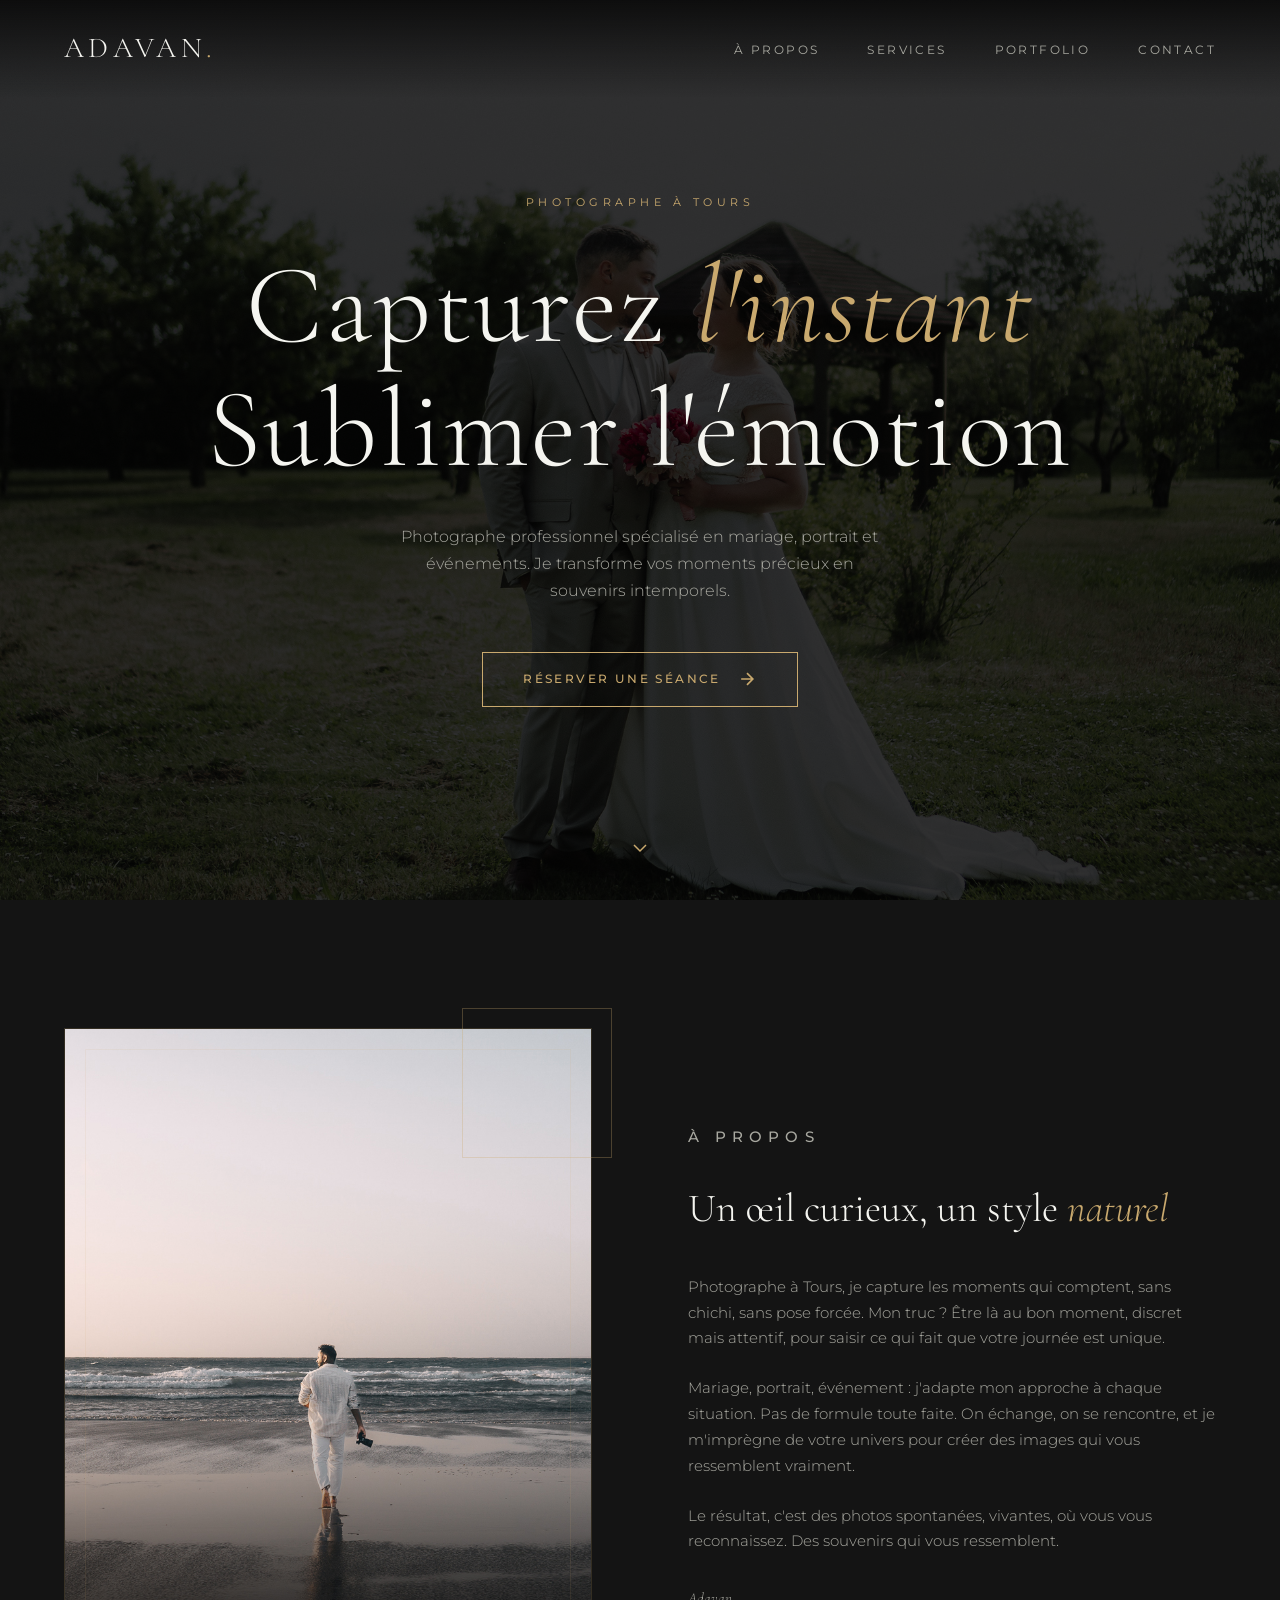
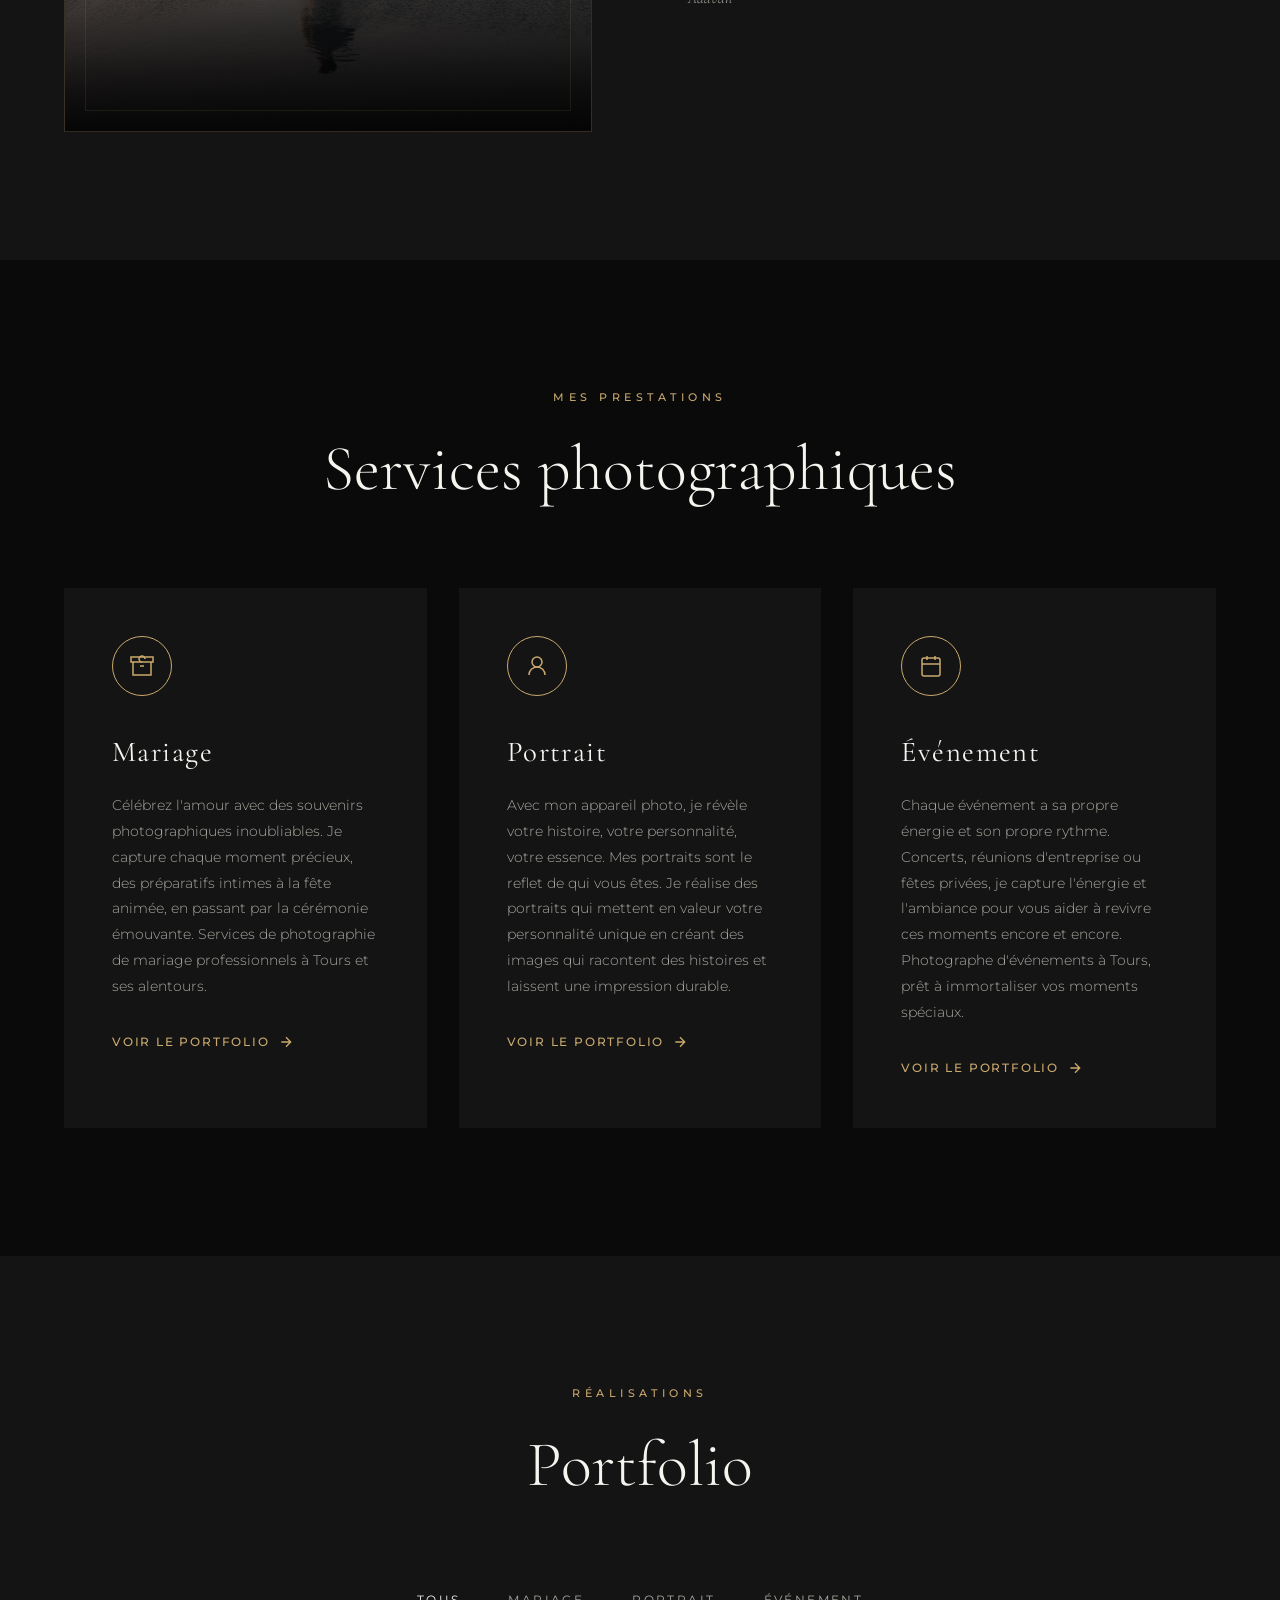
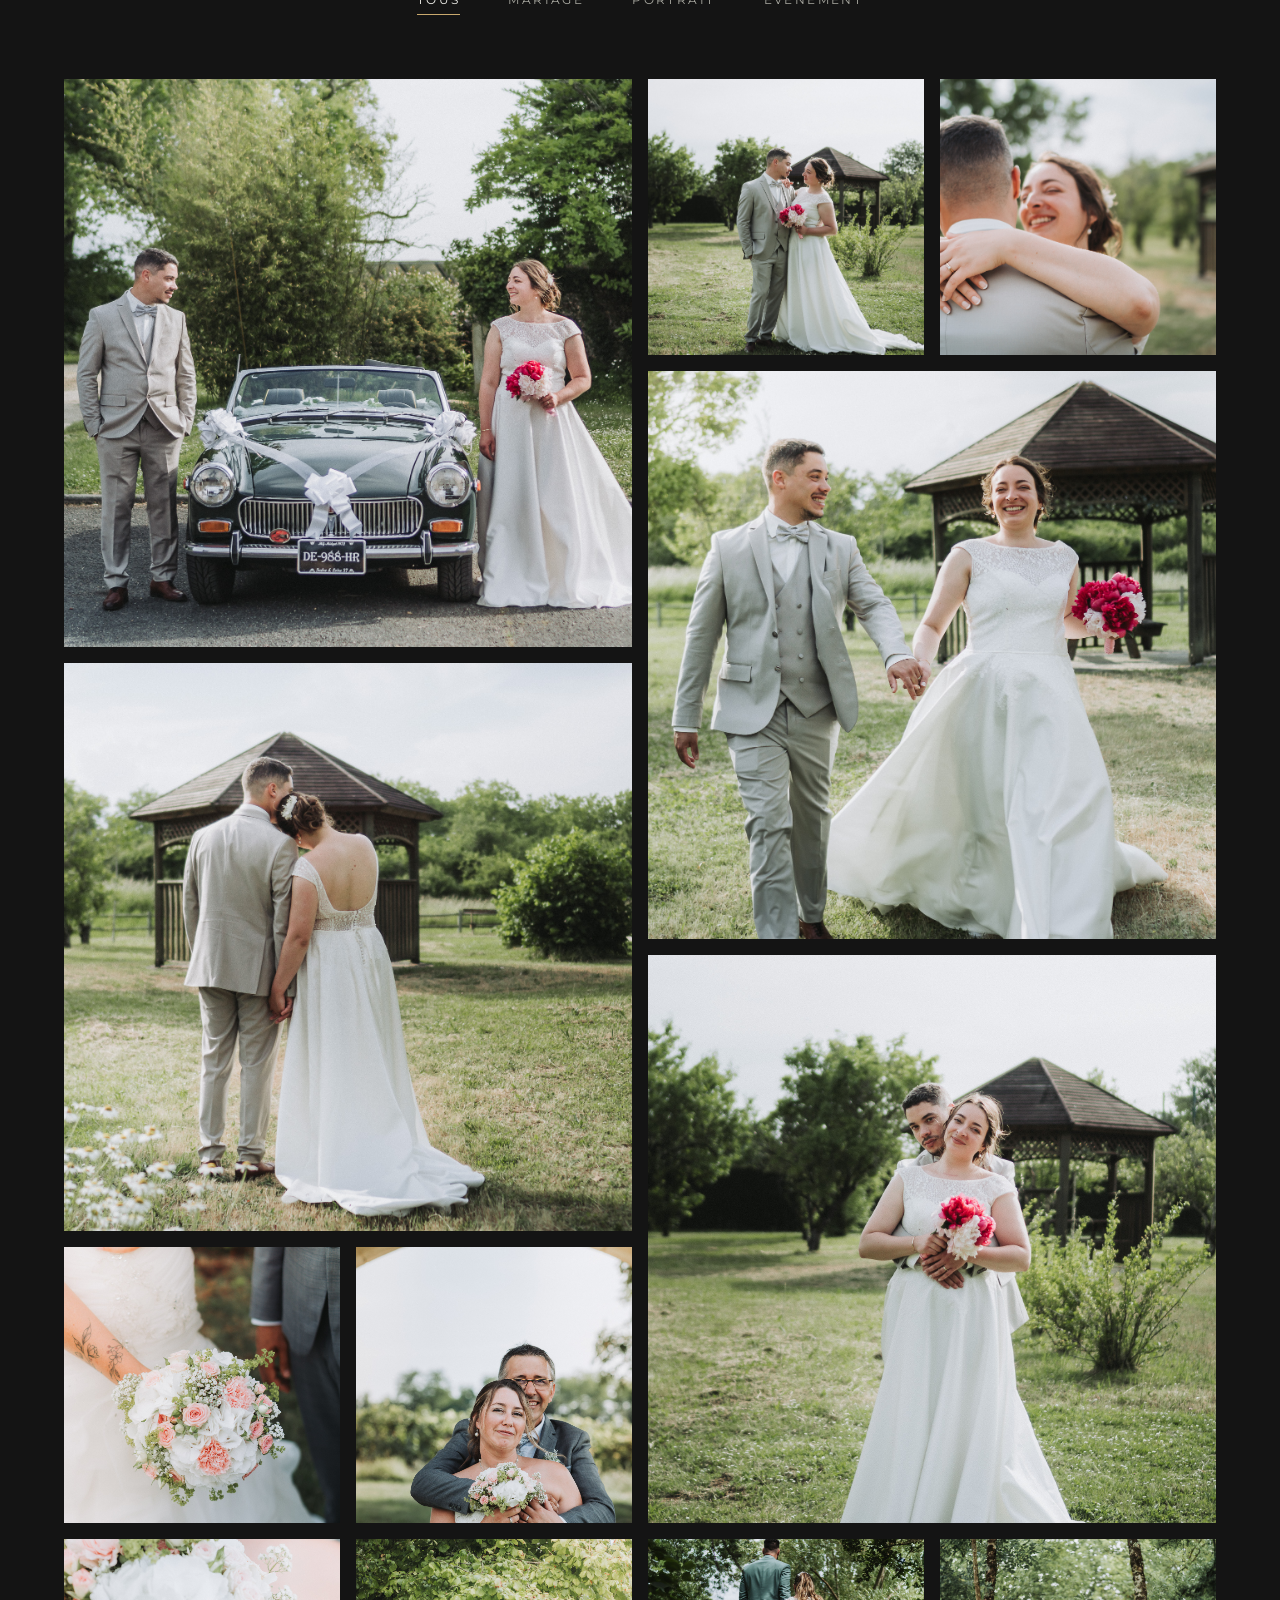
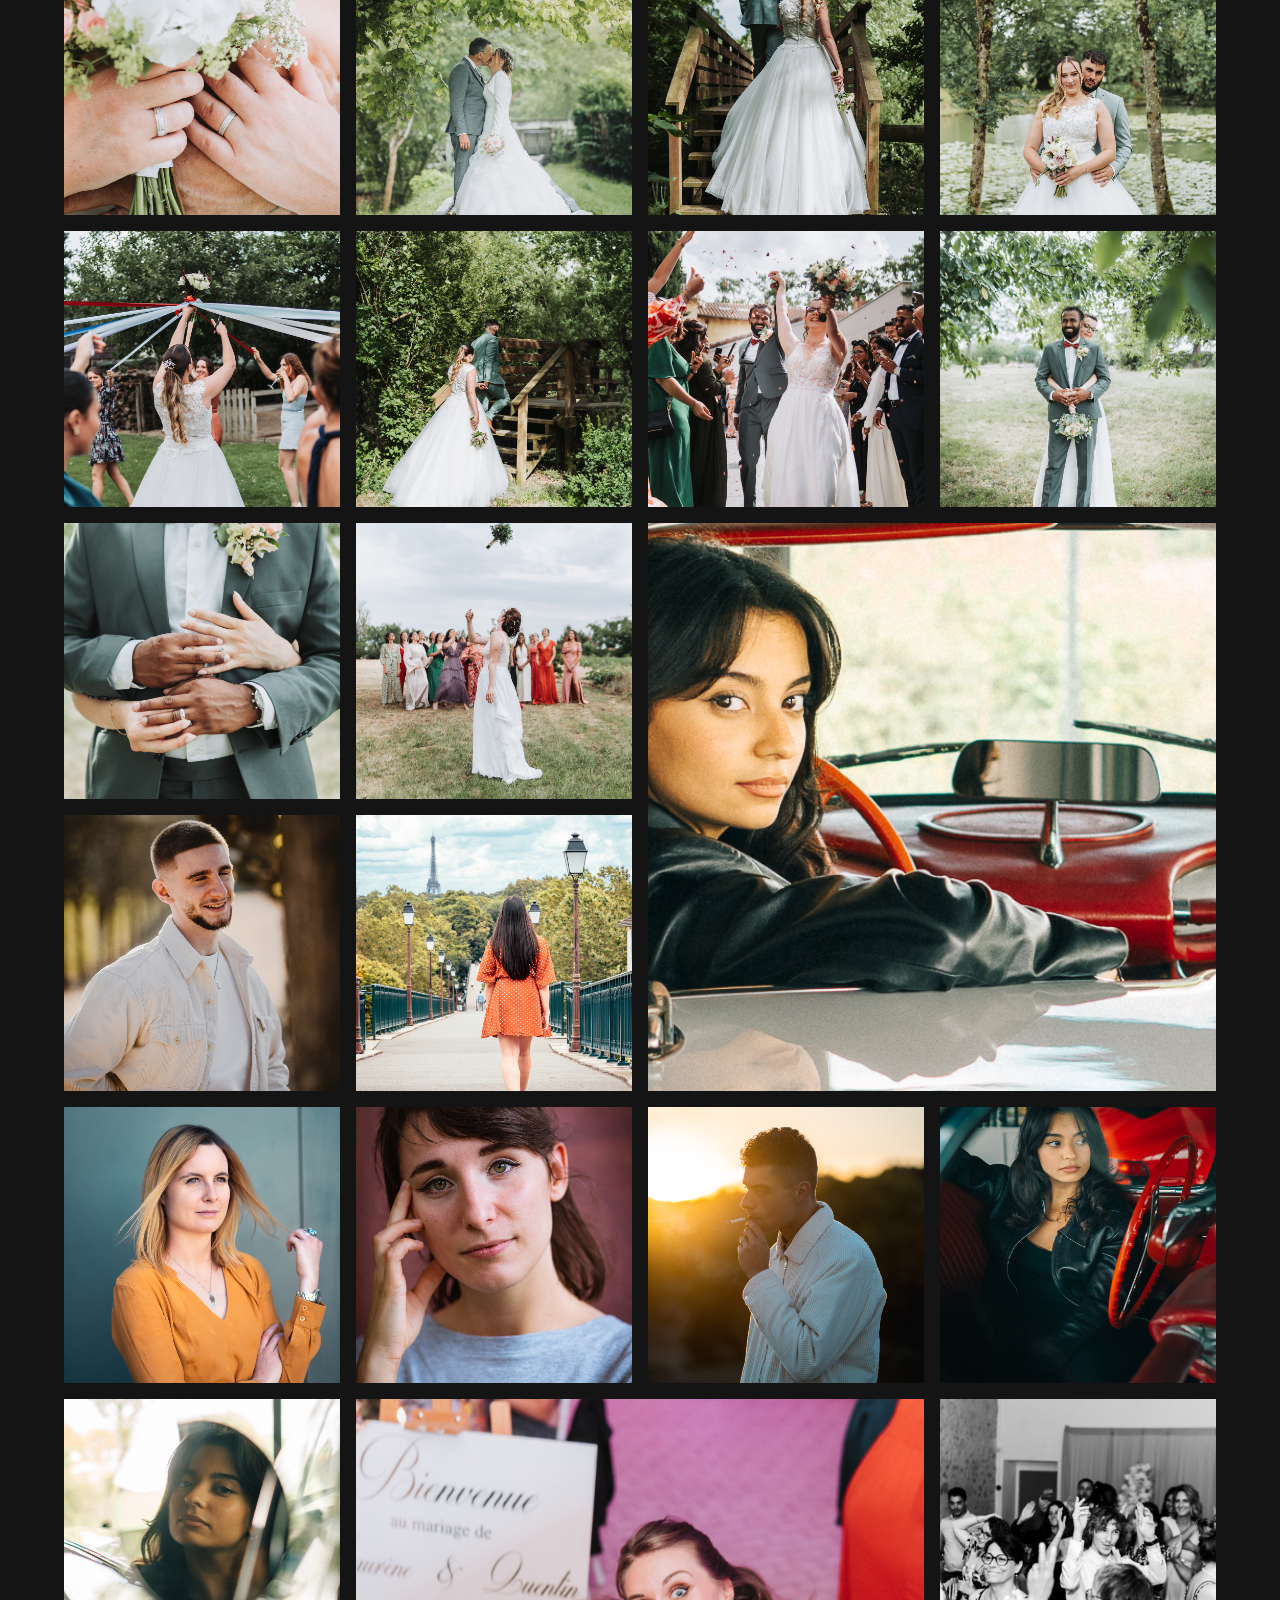
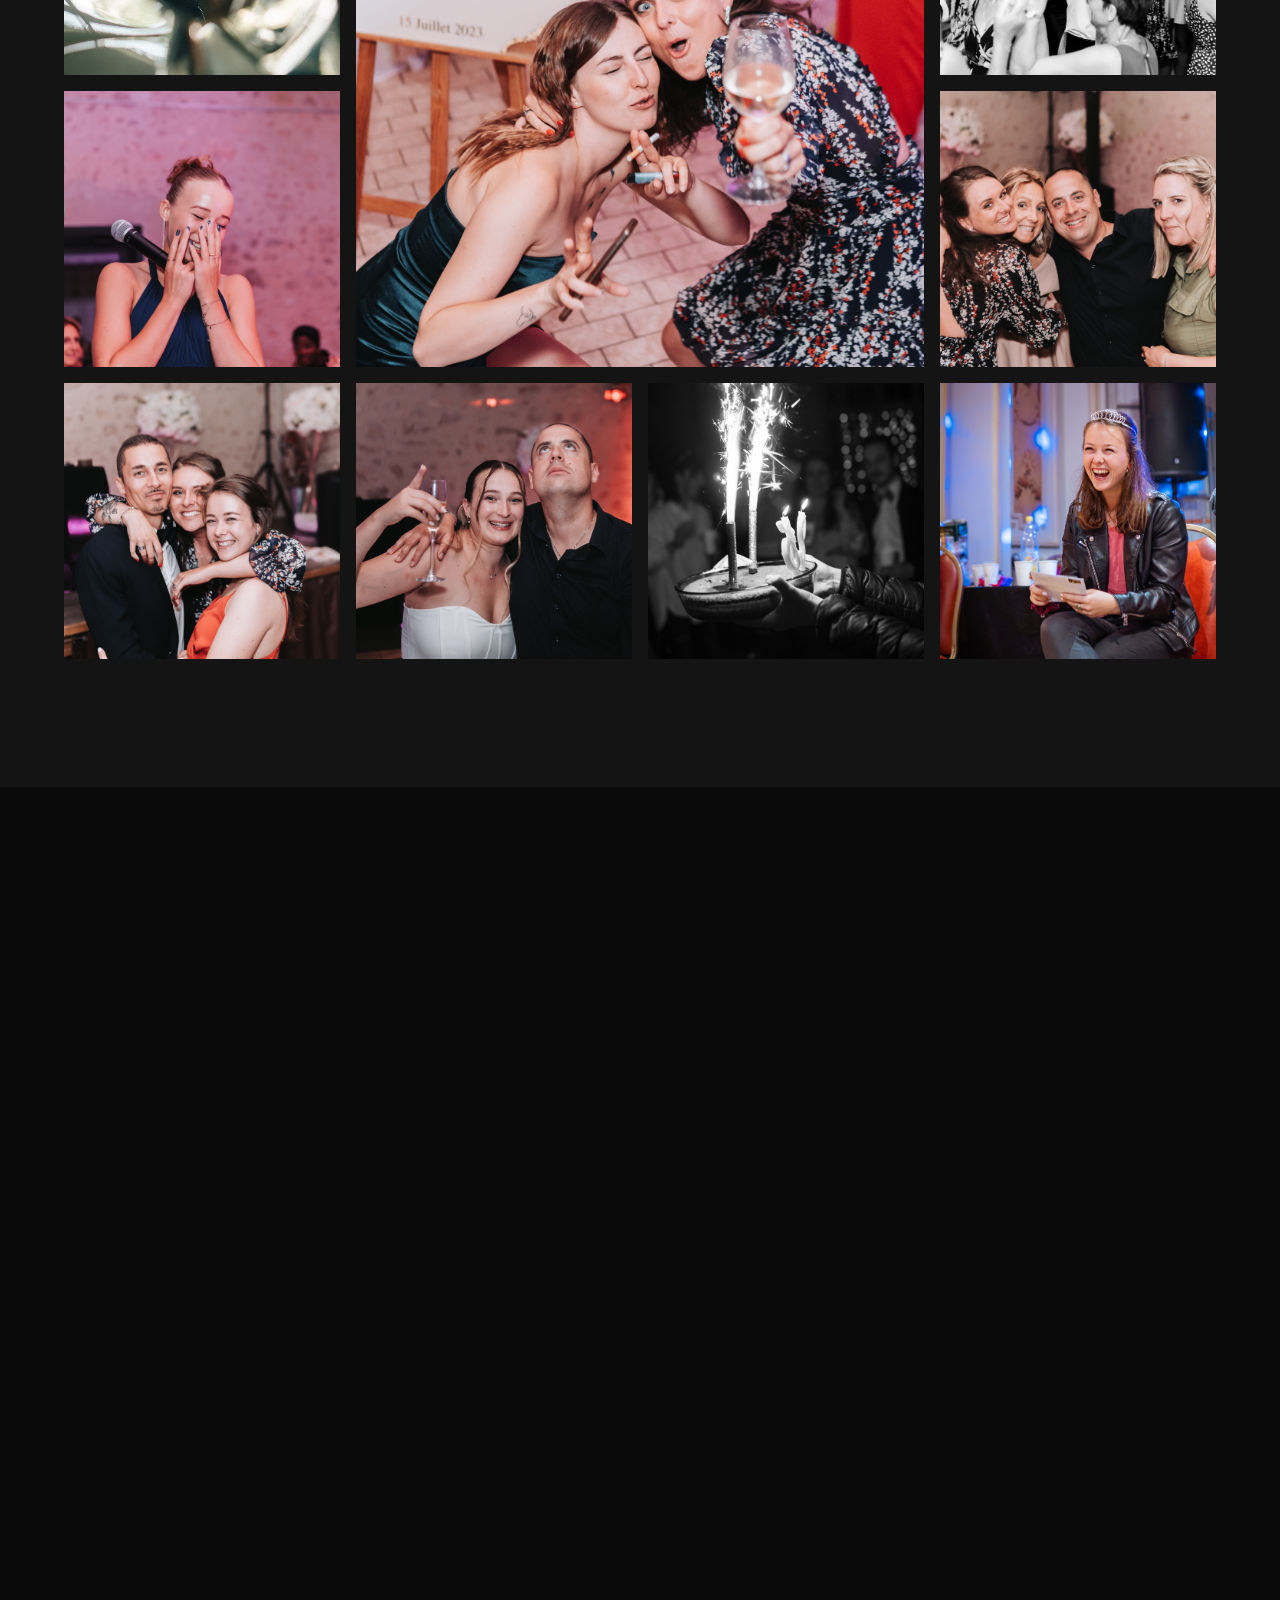
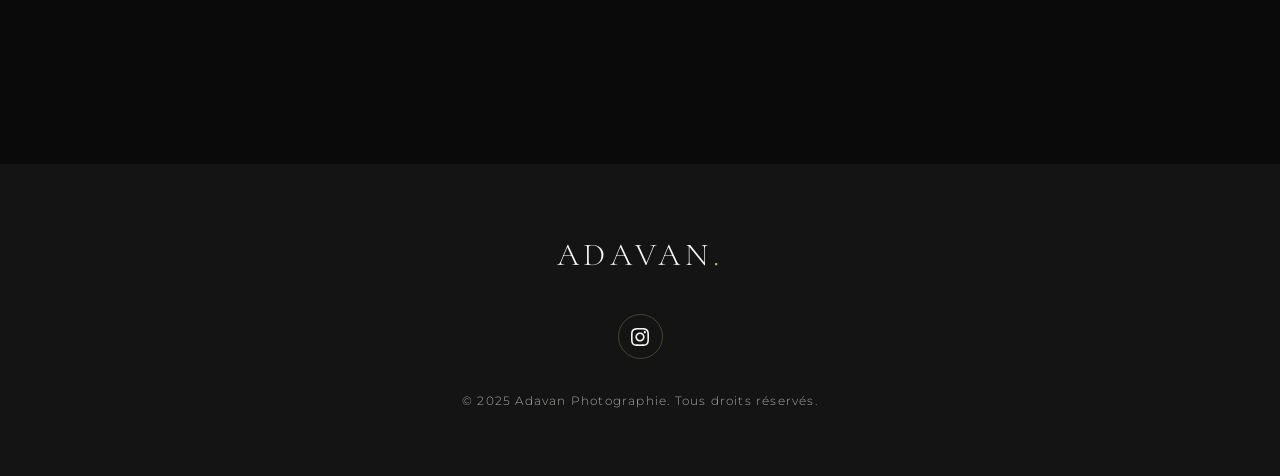
==== index.html @ f2bedae2 "Update index.html" ====
<!DOCTYPE html>
<html lang="fr">
<head>
    <meta charset="UTF-8">
    <meta name="viewport" content="width=device-width, initial-scale=1.0">
    <title>Adavan Photographie | Photographe à Tours</title>
    <meta name="description" content="Photographe professionnel à Tours spécialisé en mariage, portrait et événements. Capturez vos moments précieux avec un regard artistique unique.">
    <link rel="preconnect" href="https://fonts.googleapis.com">
    <link rel="preconnect" href="https://fonts.gstatic.com" crossorigin>
    <link href="https://fonts.googleapis.com/css2?family=Cormorant+Garamond:ital,wght@0,300;0,400;0,500;0,600;1,300;1,400&family=Montserrat:wght@300;400;500;600&display=swap" rel="stylesheet">
    <style>
        :root {
            --color-bg: #0a0a0a;
            --color-bg-secondary: #141414;
            --color-text: #f5f5f0;
            --color-text-muted: #a8a8a0;
            --color-accent: #c9a96e;
            --color-accent-light: #e0c99a;
            --font-display: 'Cormorant Garamond', serif;
            --font-body: 'Montserrat', sans-serif;
            --transition-smooth: cubic-bezier(0.4, 0, 0.2, 1);
        }

        * {
            margin: 0;
            padding: 0;
            box-sizing: border-box;
        }

        html {
            scroll-behavior: smooth;
        }

        body {
            font-family: var(--font-body);
            background-color: var(--color-bg);
            color: var(--color-text);
            line-height: 1.7;
            font-weight: 300;
            overflow-x: hidden;
        }

        /* Cursor personnalisé */
        .cursor {
            width: 20px;
            height: 20px;
            border: 1px solid var(--color-accent);
            border-radius: 50%;
            position: fixed;
            pointer-events: none;
            z-index: 9999;
            transition: transform 0.15s var(--transition-smooth), opacity 0.15s;
            opacity: 0;
        }

        .cursor.active {
            opacity: 1;
        }

        .cursor.hover {
            transform: scale(2);
            background: rgba(201, 169, 110, 0.1);
        }

        /* Navigation */
        nav {
            position: fixed;
            top: 0;
            left: 0;
            right: 0;
            z-index: 1000;
            padding: 1.5rem 4rem;
            display: flex;
            justify-content: space-between;
            align-items: center;
            background: linear-gradient(to bottom, rgba(10,10,10,0.9) 0%, transparent 100%);
            transition: all 0.4s var(--transition-smooth);
            z-index: 1000;
        }

        nav.scrolled {
            background: rgba(10, 10, 10, 0.95);
            backdrop-filter: blur(10px);
            padding: 1rem 4rem;
        }

        .logo {
            font-family: var(--font-display);
            font-size: 1.8rem;
            font-weight: 300;
            letter-spacing: 0.15em;
            color: var(--color-text);
            text-decoration: none;
            transition: color 0.3s;
        }

        .logo span {
            color: var(--color-accent);
        }

        .nav-links {
            display: flex;
            gap: 3rem;
            list-style: none;
        }

        .nav-links a {
            font-size: 0.75rem;
            font-weight: 400;
            letter-spacing: 0.2em;
            text-transform: uppercase;
            color: var(--color-text-muted);
            text-decoration: none;
            position: relative;
            padding: 0.5rem 0;
            transition: color 0.3s;
        }

        .nav-links a::after {
            content: '';
            position: absolute;
            bottom: 0;
            left: 0;
            width: 0;
            height: 1px;
            background: var(--color-accent);
            transition: width 0.4s var(--transition-smooth);
        }

        .nav-links a:hover {
            color: var(--color-text);
        }

        .nav-links a:hover::after {
            width: 100%;
        }

        /* Menu mobile */
        .menu-toggle {
            display: none;
            flex-direction: column;
            gap: 6px;
            cursor: pointer;
            padding: 10px;
            z-index: 1001;
        }

        .menu-toggle span {
            width: 25px;
            height: 1px;
            background: var(--color-text);
            transition: all 0.3s;
        }

        .menu-toggle.active span:nth-child(1) {
            transform: rotate(45deg) translate(5px, 5px);
        }

        .menu-toggle.active span:nth-child(2) {
            opacity: 0;
        }

        .menu-toggle.active span:nth-child(3) {
            transform: rotate(-45deg) translate(5px, -5px);
        }

        body.menu-open {
            overflow: hidden;
        }

        /* Hero Section */
        .hero {
            height: 100vh;
            display: flex;
            align-items: center;
            justify-content: center;
            position: relative;
            overflow: hidden;
        }

        .hero-bg {
            position: absolute;
            inset: 0;
        }

        .hero-image {
            width: 100%;
            height: 100%;
            object-fit: cover;
        }

.hero-bg::after {
    content: '';
    position: absolute;
    inset: 0;
    background: rgba(0, 0, 0, 0.8);
}

        .hero-content {
            text-align: center;
            z-index: 1;
            padding: 2rem;
        }

        .hero-subtitle {
            font-size: 0.7rem;
            font-weight: 400;
            letter-spacing: 0.4em;
            text-transform: uppercase;
            color: var(--color-accent);
            margin-bottom: 2rem;
            opacity: 0;
            animation: fadeUp 1s var(--transition-smooth) 0.3s forwards;
        }

        .hero-title {
            font-family: var(--font-display);
            font-size: clamp(3rem, 10vw, 7rem);
            font-weight: 300;
            line-height: 1.1;
            letter-spacing: 0.02em;
            margin-bottom: 2rem;
            opacity: 0;
            animation: fadeUp 1s var(--transition-smooth) 0.5s forwards;
        }

        .hero-title span {
            font-style: italic;
            color: var(--color-accent);
        }

        .hero-description {
            font-size: 1rem;
            color: var(--color-text-muted);
            max-width: 500px;
            margin: 0 auto 3rem;
            opacity: 0;
            animation: fadeUp 1s var(--transition-smooth) 0.7s forwards;
        }

        .hero-cta {
            display: inline-flex;
            align-items: center;
            gap: 1rem;
            padding: 1rem 2.5rem;
            border: 1px solid var(--color-accent);
            color: var(--color-accent);
            text-decoration: none;
            font-size: 0.75rem;
            font-weight: 500;
            letter-spacing: 0.2em;
            text-transform: uppercase;
            transition: all 0.4s var(--transition-smooth);
            opacity: 0;
            animation: fadeUp 1s var(--transition-smooth) 0.9s forwards;
        }

        .hero-cta:hover {
            background: var(--color-accent);
            color: var(--color-bg);
        }

        .hero-cta svg {
            transition: transform 0.3s;
        }

        .hero-cta:hover svg {
            transform: translateX(5px);
        }

        .scroll-indicator {
            position: absolute;
            bottom: 2rem;
            left: 50%;
            transform: translateX(-50%);
            color: var(--color-accent);
            opacity: 0;
            animation: fadeIn 1s var(--transition-smooth) 1.2s forwards;
        }
        
        .scroll-indicator svg {
            animation: bounce 2s infinite;
        }
        
        @keyframes bounce {
            0%, 100% { transform: translateY(0); }
            50% { transform: translateY(8px); }
        }
        
        @media (max-height: 700px) {
            .scroll-indicator {
                display: none;
            }
        }

        /* Section styling */
        section {
            padding: 8rem 4rem;
        }

        .section-header {
            text-align: center;
            margin-bottom: 5rem;
        }

        .section-label {
            font-size: 0.7rem;
            font-weight: 500;
            letter-spacing: 0.4em;
            text-transform: uppercase;
            color: var(--color-accent);
            margin-bottom: 1.5rem;
        }

        .section-title {
            font-family: var(--font-display);
            font-size: clamp(2.5rem, 5vw, 4rem);
            font-weight: 300;
            line-height: 1.2;
        }

        /* À propos */
        #about {
            background: var(--color-bg-secondary);
        }

        .about-grid {
            display: grid;
            grid-template-columns: 1fr 1fr;
            gap: 6rem;
            max-width: 1200px;
            margin: 0 auto;
            align-items: center;
        }

        .about-image {
            position: relative;
        }

        .about-image-frame {
            aspect-ratio: 3/4;
            background: linear-gradient(135deg, var(--color-bg) 0%, var(--color-bg-secondary) 100%);
            border: 1px solid rgba(201, 169, 110, 0.2);
            display: flex;
            align-items: center;
            justify-content: center;
            position: relative;
            overflow: hidden;
        }

        .about-image-frame::before {
            content: '';
            position: absolute;
            inset: 20px;
            border: 1px solid rgba(201, 169, 110, 0.1);
        }

        .about-image-placeholder {
            font-family: var(--font-display);
            font-size: 8rem;
            font-weight: 300;
            color: rgba(201, 169, 110, 0.15);
        }

        .about-image-accent {
            position: absolute;
            top: -20px;
            right: -20px;
            width: 150px;
            height: 150px;
            border: 1px solid var(--color-accent);
            opacity: 0.3;
        }

        .about-content h3 {
            font-family: var(--font-display);
            font-size: 2.5rem;
            font-weight: 300;
            margin-bottom: 2rem;
        }

        .about-content h3 span {
            font-style: italic;
            color: var(--color-accent);
        }

        .about-content p {
            color: var(--color-text-muted);
            margin-bottom: 1.5rem;
            font-size: 0.95rem;
        }

        .about-signature {
            font-family: var(--font-display);
            font-size: 2rem;
            font-style: italic;
            color: var(--color-accent);
            margin-top: 2rem;
        }

        /* Services / Portfolio */
        #services {
            background: var(--color-bg);
        }

        .services-grid {
            display: grid;
            grid-template-columns: repeat(3, 1fr);
            gap: 2rem;
            max-width: 1400px;
            margin: 0 auto;
        }

        .service-card {
            background: var(--color-bg-secondary);
            padding: 3rem;
            position: relative;
            overflow: hidden;
            transition: transform 0.5s var(--transition-smooth);
            cursor: pointer;
        }

        .service-card::before {
            content: '';
            position: absolute;
            top: 0;
            left: 0;
            right: 0;
            height: 2px;
            background: linear-gradient(90deg, transparent, var(--color-accent), transparent);
            transform: scaleX(0);
            transition: transform 0.5s var(--transition-smooth);
        }

        .service-card:hover::before {
            transform: scaleX(1);
        }

        .service-card:hover {
            transform: translateY(-10px);
        }

        .service-icon {
            width: 60px;
            height: 60px;
            border: 1px solid var(--color-accent);
            border-radius: 50%;
            display: flex;
            align-items: center;
            justify-content: center;
            margin-bottom: 2rem;
            transition: all 0.4s var(--transition-smooth);
        }

        .service-card:hover .service-icon {
            background: var(--color-accent);
        }

        .service-icon svg {
            width: 24px;
            height: 24px;
            stroke: var(--color-accent);
            fill: none;
            transition: stroke 0.4s;
        }

        .service-card:hover .service-icon svg {
            stroke: var(--color-bg);
        }

        .service-card h3 {
            font-family: var(--font-display);
            font-size: 1.8rem;
            font-weight: 400;
            margin-bottom: 1rem;
            letter-spacing: 0.05em;
        }

        .service-card p {
            color: var(--color-text-muted);
            font-size: 0.9rem;
            line-height: 1.8;
        }

        .service-link {
            display: inline-flex;
            align-items: center;
            gap: 0.5rem;
            margin-top: 2rem;
            color: var(--color-accent);
            font-size: 0.75rem;
            font-weight: 500;
            letter-spacing: 0.15em;
            text-transform: uppercase;
            text-decoration: none;
            transition: gap 0.3s;
        }

        .service-link:hover {
            gap: 1rem;
        }

        /* Portfolio Gallery */
        #portfolio {
            background: var(--color-bg-secondary);
        }

        .portfolio-tabs {
            display: flex;
            justify-content: center;
            gap: 3rem;
            margin-bottom: 4rem;
        }

        .portfolio-tab {
            background: none;
            border: none;
            font-family: var(--font-body);
            font-size: 0.75rem;
            font-weight: 400;
            letter-spacing: 0.2em;
            text-transform: uppercase;
            color: var(--color-text-muted);
            cursor: pointer;
            padding: 0.5rem 0;
            position: relative;
            transition: color 0.3s;
        }

        .portfolio-tab::after {
            content: '';
            position: absolute;
            bottom: 0;
            left: 0;
            width: 0;
            height: 1px;
            background: var(--color-accent);
            transition: width 0.4s var(--transition-smooth);
        }

        .portfolio-tab.active,
        .portfolio-tab:hover {
            color: var(--color-text);
        }

        .portfolio-tab.active::after {
            width: 100%;
        }

        .portfolio-grid {
            display: grid;
            grid-template-columns: repeat(4, 1fr);
            gap: 1rem;
            max-width: 1400px;
            margin: 0 auto;
        }

        .portfolio-item {
            aspect-ratio: 1;
            background: var(--color-bg);
            position: relative;
            overflow: hidden;
            cursor: pointer;
        }

        .portfolio-item::before {
            content: '';
            position: absolute;
            inset: 0;
            background: linear-gradient(to bottom, transparent 50%, rgba(10,10,10,0.9) 100%);
            opacity: 0;
            transition: opacity 0.4s;
            z-index: 1;
        }

        .portfolio-item:hover::before {
            opacity: 1;
        }

        .portfolio-placeholder {
            position: absolute;
            inset: 0;
            display: flex;
            align-items: center;
            justify-content: center;
            background: linear-gradient(135deg, rgba(201, 169, 110, 0.05) 0%, transparent 100%);
        }

        .portfolio-placeholder svg {
            width: 40px;
            height: 40px;
            stroke: rgba(201, 169, 110, 0.2);
            fill: none;
        }

        .portfolio-item-info {
            position: absolute;
            bottom: 1.5rem;
            left: 1.5rem;
            z-index: 2;
            opacity: 0;
            transform: translateY(10px);
            transition: all 0.4s var(--transition-smooth);
        }

        .portfolio-item:hover .portfolio-item-info {
            opacity: 1;
            transform: translateY(0);
        }

        .portfolio-item-info span {
            font-size: 0.65rem;
            letter-spacing: 0.2em;
            text-transform: uppercase;
            color: var(--color-accent);
        }

        .portfolio-item-info h4 {
            font-family: var(--font-display);
            font-size: 1.2rem;
            font-weight: 400;
            margin-top: 0.3rem;
        }

        .portfolio-item.large {
            grid-column: span 2;
            grid-row: span 2;
        }

        /* Contact Section */
        #contact {
            background: var(--color-bg);
            position: relative;
        }

        .contact-wrapper {
            max-width: 1200px;
            margin: 0 auto;
            display: grid;
            grid-template-columns: 1fr 1fr;
            gap: 6rem;
        }

        .contact-info h3 {
            font-family: var(--font-display);
            font-size: 3rem;
            font-weight: 300;
            margin-bottom: 2rem;
            line-height: 1.2;
        }

        .contact-info h3 span {
            font-style: italic;
            color: var(--color-accent);
        }

        .contact-info p {
            color: var(--color-text-muted);
            margin-bottom: 3rem;
            font-size: 0.95rem;
        }

        .contact-details {
            display: flex;
            flex-direction: column;
            gap: 1.5rem;
        }

        .contact-item {
            display: flex;
            align-items: center;
            gap: 1rem;
        }

        .contact-item-icon {
            width: 50px;
            height: 50px;
            border: 1px solid rgba(201, 169, 110, 0.3);
            border-radius: 50%;
            display: flex;
            align-items: center;
            justify-content: center;
            flex-shrink: 0;
        }

        .contact-item-icon svg {
            width: 20px;
            height: 20px;
            stroke: var(--color-accent);
            fill: none;
        }

        .contact-item-text span {
            font-size: 0.7rem;
            letter-spacing: 0.2em;
            text-transform: uppercase;
            color: var(--color-text-muted);
            margin-right: 0.5rem;
        }

.contact-item-text {
    display: flex;
    align-items: center;
    flex-wrap: wrap;
}

        .contact-item-text a,
        .contact-item-text p {
            color: var(--color-text);
            text-decoration: none;
            font-size: 1rem;
            margin-top: 0;
            margin-bottom: 0;
            transition: color 0.3s;
        }

        .contact-item-text a:hover {
            color: var(--color-accent);
        }

        .contact-form {
            background: var(--color-bg-secondary);
            padding: 3rem;
        }

        .form-group {
            margin-bottom: 2rem;
        }

        .form-group label {
            display: block;
            font-size: 0.7rem;
            font-weight: 500;
            letter-spacing: 0.2em;
            text-transform: uppercase;
            color: var(--color-text-muted);
            margin-bottom: 0.8rem;
        }

        .form-group input,
        .form-group textarea,
        .form-group select {
            width: 100%;
            padding: 1rem;
            background: var(--color-bg);
            border: 1px solid rgba(201, 169, 110, 0.2);
            color: var(--color-text);
            font-family: var(--font-body);
            font-size: 0.9rem;
            transition: border-color 0.3s;
        }

        .form-group input:focus,
        .form-group textarea:focus,
        .form-group select:focus {
            outline: none;
            border-color: var(--color-accent);
        }

        .form-group textarea {
            min-height: 150px;
            resize: vertical;
        }

        .form-group select {
            cursor: pointer;
            appearance: none;
            background-image: url("data:image/svg+xml,%3Csvg xmlns='http://www.w3.org/2000/svg' width='12' height='12' viewBox='0 0 24 24' fill='none' stroke='%23c9a96e' stroke-width='2'%3E%3Cpath d='M6 9l6 6 6-6'/%3E%3C/svg%3E");
            background-repeat: no-repeat;
            background-position: right 1rem center;
        }

        .submit-btn {
            width: 100%;
            padding: 1.2rem 2rem;
            background: transparent;
            border: 1px solid var(--color-accent);
            color: var(--color-accent);
            font-family: var(--font-body);
            font-size: 0.75rem;
            font-weight: 500;
            letter-spacing: 0.2em;
            text-transform: uppercase;
            cursor: pointer;
            transition: all 0.4s var(--transition-smooth);
        }

        .submit-btn:hover {
            background: var(--color-accent);
            color: var(--color-bg);
        }

        /* Footer */
        footer {
            background: var(--color-bg-secondary);
            padding: 4rem;
            text-align: center;
        }

        .footer-logo {
            font-family: var(--font-display);
            font-size: 2rem;
            font-weight: 300;
            letter-spacing: 0.15em;
            margin-bottom: 2rem;
        }

        .footer-logo span {
            color: var(--color-accent);
        }

        .social-links {
            display: flex;
            justify-content: center;
            gap: 1.5rem;
            margin-bottom: 2rem;
        }

        .social-links a {
            width: 45px;
            height: 45px;
            border: 1px solid rgba(201, 169, 110, 0.3);
            border-radius: 50%;
            display: flex;
            align-items: center;
            justify-content: center;
            transition: all 0.3s;
        }

        .social-links a:hover {
            border-color: var(--color-accent);
            background: var(--color-accent);
        }

        .social-links a svg {
            width: 18px;
            height: 18px;
            fill: var(--color-text);
            transition: fill 0.3s;
        }

        .social-links a:hover svg {
            fill: var(--color-bg);
        }

        .footer-copyright {
            font-size: 0.75rem;
            color: var(--color-text-muted);
            letter-spacing: 0.1em;
        }

        /* Animations */
        @keyframes fadeUp {
            from {
                opacity: 0;
                transform: translateY(30px);
            }
            to {
                opacity: 1;
                transform: translateY(0);
            }
        }

        @keyframes fadeIn {
            from { opacity: 0; }
            to { opacity: 1; }
        }

        @keyframes scrollPulse {
            0%, 100% { opacity: 1; }
            50% { opacity: 0.3; }
        }

        /* Reveal animations */
        .reveal {
            opacity: 0;
            transform: translateY(50px);
            transition: all 0.8s var(--transition-smooth);
        }

        .reveal.active {
            opacity: 1;
            transform: translateY(0);
        }

        /* Responsive */
        @media (max-width: 1024px) {
            section {
                padding: 5rem 2rem;
            }

            nav {
                padding: 1.5rem 2rem;
            }

            .about-grid {
                grid-template-columns: 1fr;
                gap: 4rem;
            }

            .services-grid {
                grid-template-columns: 1fr;
                gap: 1.5rem;
            }

            .portfolio-grid {
                grid-template-columns: repeat(2, 1fr);
            }

            .contact-wrapper {
                grid-template-columns: 1fr;
                gap: 3rem;
            }
        }

                @media (max-width: 768px) {
            .menu-toggle {
                display: flex;
            }
        
            .nav-links {
                position: fixed;
                top: 0;
                left: 0;
                right: 0;
                bottom: 0;
                background: var(--color-bg);
                flex-direction: column;
                justify-content: center;
                align-items: center;
                gap: 2rem;
                opacity: 0;
                pointer-events: none;
                transition: opacity 0.4s;
                z-index: 999;
                overflow-y: auto;
            }
        
            .nav-links.active {
                opacity: 1;
                pointer-events: all;
            }
        
            .nav-links a {
                font-size: 1rem;
            }
        
            .portfolio-tabs {
                flex-wrap: wrap;
                gap: 1rem;
            }
        
            .portfolio-grid {
                grid-template-columns: 1fr 1fr;
            }
        
            .portfolio-item.large {
                grid-column: span 1;
                grid-row: span 1;
            }
        
            .hero-title {
                font-size: 2.5rem;
            }
        
            .section-title {
                font-size: 2rem;
            }
        }
        
    </style>
</head>
<body>
    <!-- Custom Cursor -->
    <div class="cursor"></div>

    <!-- Navigation -->
    <nav>
        <a href="#" class="logo">ADAVAN<span>.</span></a>
        <ul class="nav-links">
            <li><a href="#about">À propos</a></li>
            <li><a href="#services">Services</a></li>
            <li><a href="#portfolio">Portfolio</a></li>
            <li><a href="#contact">Contact</a></li>
        </ul>
        <div class="menu-toggle">
            <span></span>
            <span></span>
            <span></span>
        </div>
    </nav>

    <!-- Hero Section -->
    <section class="hero">
        <div class="hero-bg">
            <img src="mariages/cc-2.jpg" alt="Photographie" class="hero-image">
        </div>
        <div class="hero-content">
            <p class="hero-subtitle">Photographe à Tours</p>
            <h1 class="hero-title">Capturez <span>l'instant</span><br>Sublimer l'émotion</h1>
            <p class="hero-description">Photographe professionnel spécialisé en mariage, portrait et événements. Je transforme vos moments précieux en souvenirs intemporels.</p>
            <a href="#contact" class="hero-cta">
                Réserver une séance
                <svg width="20" height="20" viewBox="0 0 24 24" fill="none" stroke="currentColor" stroke-width="2">
                    <path d="M5 12h14M12 5l7 7-7 7"/>
                </svg>
            </a>
        </div>
        <div class="scroll-indicator">
            <svg width="24" height="24" viewBox="0 0 24 24" fill="none" stroke="currentColor" stroke-width="1.5">
            <path d="M6 9l6 6 6-6"/>
            </svg>
        </div>
    </section>

    <!-- À propos -->
    <section id="about">
        <div class="about-grid">
            <div class="about-image reveal">
                <div class="about-image-frame">
                    <img src="portraits/home-page-banner.jpg" alt="Adavan - Photographe à Tours" style="width: 100%; height: 100%; object-fit: cover;">
                </div>
                <div class="about-image-accent"></div>
            </div>
            <div class="about-content reveal">
                <p class="section-label">À propos</p>
                <h3>Un œil curieux, un style <span>naturel</span></h3>
                <p>Photographe à Tours, je capture les moments qui comptent, sans chichi, sans pose forcée. Mon truc ? Être là au bon moment, discret mais attentif, pour saisir ce qui fait que votre journée est unique.</p>
                <p>Mariage, portrait, événement : j'adapte mon approche à chaque situation. Pas de formule toute faite. On échange, on se rencontre, et je m'imprègne de votre univers pour créer des images qui vous ressemblent vraiment.</p>
                <p>Le résultat, c'est des photos spontanées, vivantes, où vous vous reconnaissez. Des souvenirs qui vous ressemblent.</p>
                <p class="about-signature">Adavan</p>
            </div>
        </div>
    </section>

    <!-- Services -->
    <section id="services">
        <div class="section-header reveal">
            <p class="section-label">Mes prestations</p>
            <h2 class="section-title">Services photographiques</h2>
        </div>
        <div class="services-grid">
            <div class="service-card reveal">
                <div class="service-icon">
                    <svg viewBox="0 0 24 24" stroke-width="1.5">
                        <path d="M21 8v13H3V8M1 3h22v5H1zM10 12h4"/>
                        <path d="M12 8c-1.5 0-3-1.5-3-3s1.5-3 3-3 3 1.5 3 3"/>
                    </svg>
                </div>
                <h3>Mariage</h3>
                <p>Célébrez l'amour avec des souvenirs photographiques inoubliables. Je capture chaque moment précieux, des préparatifs intimes à la fête animée, en passant par la cérémonie émouvante. Services de photographie de mariage professionnels à Tours et ses alentours.</p>
                <a href="#portfolio" class="service-link">
                    Voir le portfolio
                    <svg width="16" height="16" viewBox="0 0 24 24" fill="none" stroke="currentColor" stroke-width="2">
                        <path d="M5 12h14M12 5l7 7-7 7"/>
                    </svg>
                </a>
            </div>
            <div class="service-card reveal">
                <div class="service-icon">
                    <svg viewBox="0 0 24 24" stroke-width="1.5">
                        <circle cx="12" cy="8" r="5"/>
                        <path d="M20 21a8 8 0 0 0-16 0"/>
                    </svg>
                </div>
                <h3>Portrait</h3>
                <p>Avec mon appareil photo, je révèle votre histoire, votre personnalité, votre essence. Mes portraits sont le reflet de qui vous êtes. Je réalise des portraits qui mettent en valeur votre personnalité unique en créant des images qui racontent des histoires et laissent une impression durable.</p>
                <a href="#portfolio" class="service-link">
                    Voir le portfolio
                    <svg width="16" height="16" viewBox="0 0 24 24" fill="none" stroke="currentColor" stroke-width="2">
                        <path d="M5 12h14M12 5l7 7-7 7"/>
                    </svg>
                </a>
            </div>
            <div class="service-card reveal">
                <div class="service-icon">
                    <svg viewBox="0 0 24 24" stroke-width="1.5">
                        <rect x="3" y="4" width="18" height="18" rx="2" ry="2"/>
                        <line x1="16" y1="2" x2="16" y2="6"/>
                        <line x1="8" y1="2" x2="8" y2="6"/>
                        <line x1="3" y1="10" x2="21" y2="10"/>
                    </svg>
                </div>
                <h3>Événement</h3>
                <p>Chaque événement a sa propre énergie et son propre rythme. Concerts, réunions d'entreprise ou fêtes privées, je capture l'énergie et l'ambiance pour vous aider à revivre ces moments encore et encore. Photographe d'événements à Tours, prêt à immortaliser vos moments spéciaux.</p>
                <a href="#portfolio" class="service-link">
                    Voir le portfolio
                    <svg width="16" height="16" viewBox="0 0 24 24" fill="none" stroke="currentColor" stroke-width="2">
                        <path d="M5 12h14M12 5l7 7-7 7"/>
                    </svg>
                </a>
            </div>
        </div>
    </section>

    <!-- Portfolio -->
    <section id="portfolio">
        <div class="section-header reveal">
            <p class="section-label">Réalisations</p>
            <h2 class="section-title">Portfolio</h2>
        </div>
        <div class="portfolio-tabs reveal">
            <button class="portfolio-tab active" data-filter="all">Tous</button>
            <button class="portfolio-tab" data-filter="mariage">Mariage</button>
            <button class="portfolio-tab" data-filter="portrait">Portrait</button>
            <button class="portfolio-tab" data-filter="evenement">Événement</button>
        </div>
        <div class="portfolio-grid reveal">
    <!-- MARIAGES -->
    <div class="portfolio-item large" data-category="mariage">
        <img src="mariages/cc-1.jpg" alt="Mariage Camille et Chakir" style="width: 100%; height: 100%; object-fit: cover; position: absolute; inset: 0;">
        <div class="portfolio-item-info">
            <span>Mariage</span>
            <h4>Camille & Chakir</h4>
        </div>
    </div>
    <div class="portfolio-item" data-category="mariage">
        <img src="mariages/cc-2.jpg" alt="Mariage Camille et Chakir" style="width: 100%; height: 100%; object-fit: cover; position: absolute; inset: 0;">
        <div class="portfolio-item-info">
            <span>Mariage</span>
            <h4>Camille & Chakir</h4>
        </div>
    </div>
    <div class="portfolio-item" data-category="mariage">
        <img src="mariages/cc-7.jpg" alt="Mariage Camille et Chakir" style="width: 100%; height: 100%; object-fit: cover; position: absolute; inset: 0;">
        <div class="portfolio-item-info">
            <span>Mariage</span>
            <h4>Camille & Chakir</h4>
    </div>
    </div>
    <div class="portfolio-item large" data-category="mariage">
        <img src="mariages/cc-hero.jpg" alt="Mariage Camille et Chakir" style="width: 100%; height: 100%; object-fit: cover; position: absolute; inset: 0;">
        <div class="portfolio-item-info">
            <span>Mariage</span>
            <h4>Camille & Chakir</h4>
        </div>
    </div>
    <div class="portfolio-item large" data-category="mariage">
        <img src="mariages/cc-8.jpg" alt="Mariage Camille et Chakir" style="width: 100%; height: 100%; object-fit: cover; position: absolute; inset: 0;">
        <div class="portfolio-item-info">
            <span>Mariage</span>
            <h4>Camille & Chakir</h4>
        </div>
    </div>
    <div class="portfolio-item large" data-category="mariage">
        <img src="mariages/cc-5.jpg" alt="Mariage Camille et Chakir" style="width: 100%; height: 100%; object-fit: cover; position: absolute; inset: 0;">
        <div class="portfolio-item-info">
            <span>Mariage</span>
            <h4>Camille & Chakir</h4>
        </div>
    </div>
    <div class="portfolio-item" data-category="mariage">
        <img src="mariages/ja-1.jpg" alt="Mariage Alison et Jérôme" style="width: 100%; height: 100%; object-fit: cover; position: absolute; inset: 0;">
        <div class="portfolio-item-info">
            <span>Mariage</span>
            <h4>Alison & Jérôme</h4>
        </div>
    </div>
    <div class="portfolio-item" data-category="mariage">
        <img src="mariages/ja-2.jpg" alt="Mariage Alison et Jérôme" style="width: 100%; height: 100%; object-fit: cover; position: absolute; inset: 0;">
        <div class="portfolio-item-info">
            <span>Mariage</span>
            <h4>Alison & Jérôme</h4>
        </div>
    </div>
    <div class="portfolio-item" data-category="mariage">
        <img src="mariages/ja-3.jpg" alt="Mariage Alison et Jérôme" style="width: 100%; height: 100%; object-fit: cover; position: absolute; inset: 0;">
        <div class="portfolio-item-info">
            <span>Mariage</span>
            <h4>Alison & Jérôme</h4>
        </div>
    </div>
    <div class="portfolio-item" data-category="mariage">
        <img src="mariages/ja-4.jpg" alt="Mariage Alison et Jérôme" style="width: 100%; height: 100%; object-fit: cover; position: absolute; inset: 0;">
        <div class="portfolio-item-info">
            <span>Mariage</span>
            <h4>Alison & Jérôme</h4>
        </div>
    </div>
    <div class="portfolio-item" data-category="mariage">
        <img src="mariages/lq-1.jpg" alt="Mariage Laurène et Quentin" style="width: 100%; height: 100%; object-fit: cover; position: absolute; inset: 0;">
        <div class="portfolio-item-info">
            <span>Mariage</span>
            <h4>Laurène & Quentin</h4>
        </div>
    </div>
    <div class="portfolio-item" data-category="mariage">
        <img src="mariages/lq-2.jpg" alt="Mariage Laurène et Quentin" style="width: 100%; height: 100%; object-fit: cover; position: absolute; inset: 0;">
        <div class="portfolio-item-info">
            <span>Mariage</span>
            <h4>Laurène & Quentin</h4>
        </div>
    </div>
    <div class="portfolio-item" data-category="mariage">
        <img src="mariages/lq-4.jpg" alt="Mariage Laurène et Quentin" style="width: 100%; height: 100%; object-fit: cover; position: absolute; inset: 0;">
        <div class="portfolio-item-info">
            <span>Mariage</span>
            <h4>Laurène & Quentin</h4>
        </div>
    </div>
    <div class="portfolio-item" data-category="mariage">
        <img src="mariages/lq-5.jpg" alt="Mariage Laurène et Quentin" style="width: 100%; height: 100%; object-fit: cover; position: absolute; inset: 0;">
        <div class="portfolio-item-info">
            <span>Mariage</span>
            <h4>Laurène & Quentin</h4>
        </div>
    </div>
    <div class="portfolio-item" data-category="mariage">
        <img src="mariages/pz-1.jpg" alt="Mariage Pauline et Zaafir" style="width: 100%; height: 100%; object-fit: cover; position: absolute; inset: 0;">
        <div class="portfolio-item-info">
            <span>Mariage</span>
            <h4>Pauline & Zaafir</h4>
        </div>
    </div>
    <div class="portfolio-item" data-category="mariage">
        <img src="mariages/pz-2.jpg" alt="Mariage Pauline et Zaafir" style="width: 100%; height: 100%; object-fit: cover; position: absolute; inset: 0;">
        <div class="portfolio-item-info">
            <span>Mariage</span>
            <h4>Pauline & Zaafir</h4>
        </div>
    </div>
    <div class="portfolio-item" data-category="mariage">
        <img src="mariages/pz-3.jpg" alt="Mariage Pauline et Zaafir" style="width: 100%; height: 100%; object-fit: cover; position: absolute; inset: 0;">
        <div class="portfolio-item-info">
            <span>Mariage</span>
            <h4>Pauline & Zaafir</h4>
        </div>
    </div>
    <div class="portfolio-item" data-category="mariage">
        <img src="mariages/pz-4.jpg" alt="Mariage Pauline et Zaafir" style="width: 100%; height: 100%; object-fit: cover; position: absolute; inset: 0;">
        <div class="portfolio-item-info">
            <span>Mariage</span>
            <h4>Pauline & Zaafir</h4>
        </div>
    </div>

    <!-- PORTRAITS -->
    <div class="portfolio-item large" data-category="portrait">
        <img src="portraits/11.jpg" alt="Portrait" style="width: 100%; height: 100%; object-fit: cover; position: absolute; inset: 0;">
        <div class="portfolio-item-info">
            <span>Portrait</span>
            <h4>Séance portrait</h4>
        </div>
    </div>
    <div class="portfolio-item" data-category="portrait">
        <img src="portraits/2.jpg" alt="Portrait" style="width: 100%; height: 100%; object-fit: cover; position: absolute; inset: 0;">
        <div class="portfolio-item-info">
            <span>Portrait</span>
            <h4>Séance portrait</h4>
        </div>
    </div>
    <div class="portfolio-item" data-category="portrait">
        <img src="portraits/3.jpg" alt="Portrait" style="width: 100%; height: 100%; object-fit: cover; position: absolute; inset: 0;">
        <div class="portfolio-item-info">
            <span>Portrait</span>
            <h4>Séance portrait</h4>
        </div>
    </div>
    <div class="portfolio-item" data-category="portrait">
        <img src="portraits/4.jpg" alt="Portrait" style="width: 100%; height: 100%; object-fit: cover; position: absolute; inset: 0;">
        <div class="portfolio-item-info">
            <span>Portrait</span>
            <h4>Séance portrait</h4>
        </div>
    </div>
    <div class="portfolio-item" data-category="portrait">
        <img src="portraits/5.jpg" alt="Portrait" style="width: 100%; height: 100%; object-fit: cover; position: absolute; inset: 0;">
        <div class="portfolio-item-info">
            <span>Portrait</span>
            <h4>Séance portrait</h4>
        </div>
    </div>
    <div class="portfolio-item" data-category="portrait">
        <img src="portraits/7.jpg" alt="Portrait" style="width: 100%; height: 100%; object-fit: cover; position: absolute; inset: 0;">
        <div class="portfolio-item-info">
            <span>Portrait</span>
            <h4>Séance portrait</h4>
        </div>
    </div>
    <div class="portfolio-item" data-category="portrait">
        <img src="portraits/8.jpg" alt="Portrait" style="width: 100%; height: 100%; object-fit: cover; position: absolute; inset: 0;">
        <div class="portfolio-item-info">
            <span>Portrait</span>
            <h4>Séance portrait</h4>
        </div>
    </div>
    <div class="portfolio-item" data-category="portrait">
        <img src="portraits/10.jpg" alt="Portrait" style="width: 100%; height: 100%; object-fit: cover; position: absolute; inset: 0;">
        <div class="portfolio-item-info">
            <span>Portrait</span>
            <h4>Séance portrait</h4>
        </div>
    </div>

    <!-- ÉVÉNEMENTS -->
    <div class="portfolio-item large" data-category="evenement">
        <img src="events/1.jpg" alt="Événement" style="width: 100%; height: 100%; object-fit: cover; position: absolute; inset: 0;">
        <div class="portfolio-item-info">
            <span>Événement</span>
            <h4>Reportage événement</h4>
        </div>
    </div>
    <div class="portfolio-item" data-category="evenement">
        <img src="events/2.jpg" alt="Événement" style="width: 100%; height: 100%; object-fit: cover; position: absolute; inset: 0;">
        <div class="portfolio-item-info">
            <span>Événement</span>
            <h4>Reportage événement</h4>
        </div>
    </div>
    <div class="portfolio-item" data-category="evenement">
        <img src="events/3.jpg" alt="Événement" style="width: 100%; height: 100%; object-fit: cover; position: absolute; inset: 0;">
        <div class="portfolio-item-info">
            <span>Événement</span>
            <h4>Reportage événement</h4>
        </div>
    </div>
    <div class="portfolio-item" data-category="evenement">
        <img src="events/4.jpg" alt="Événement" style="width: 100%; height: 100%; object-fit: cover; position: absolute; inset: 0;">
        <div class="portfolio-item-info">
            <span>Événement</span>
            <h4>Reportage événement</h4>
        </div>
    </div>
    <div class="portfolio-item" data-category="evenement">
        <img src="events/5.jpg" alt="Événement" style="width: 100%; height: 100%; object-fit: cover; position: absolute; inset: 0;">
        <div class="portfolio-item-info">
            <span>Événement</span>
            <h4>Reportage événement</h4>
        </div>
    </div>
    <div class="portfolio-item" data-category="evenement">
        <img src="events/6.jpg" alt="Événement" style="width: 100%; height: 100%; object-fit: cover; position: absolute; inset: 0;">
        <div class="portfolio-item-info">
            <span>Événement</span>
            <h4>Reportage événement</h4>
        </div>
    </div>
    <div class="portfolio-item" data-category="evenement">
        <img src="events/7.jpg" alt="Événement" style="width: 100%; height: 100%; object-fit: cover; position: absolute; inset: 0;">
        <div class="portfolio-item-info">
            <span>Événement</span>
            <h4>Reportage événement</h4>
        </div>
    </div>
    <div class="portfolio-item" data-category="evenement">
        <img src="events/8.jpg" alt="Événement" style="width: 100%; height: 100%; object-fit: cover; position: absolute; inset: 0;">
        <div class="portfolio-item-info">
            <span>Événement</span>
            <h4>Reportage événement</h4>
        </div>
    </div>
</div>
    </section>

    <!-- Contact -->
    <section id="contact">
        <div class="contact-wrapper">
            <div class="contact-info reveal">
                <h3>Travaillons <span>ensemble</span></h3>
                <p>Chaque projet est unique. Écrivez-moi, je prends le temps d'échanger avec vous pour comprendre vos attentes.</p>
                <div class="contact-details">
                    <div class="contact-item">
                        <div class="contact-item-icon">
                            <svg viewBox="0 0 24 24" stroke-width="1.5">
                                <path d="M22 16.92v3a2 2 0 0 1-2.18 2 19.79 19.79 0 0 1-8.63-3.07 19.5 19.5 0 0 1-6-6 19.79 19.79 0 0 1-3.07-8.67A2 2 0 0 1 4.11 2h3a2 2 0 0 1 2 1.72 12.84 12.84 0 0 0 .7 2.81 2 2 0 0 1-.45 2.11L8.09 9.91a16 16 0 0 0 6 6l1.27-1.27a2 2 0 0 1 2.11-.45 12.84 12.84 0 0 0 2.81.7A2 2 0 0 1 22 16.92z"/>
                            </svg>
                        </div>
                        <div class="contact-item-text">
                            <span>Téléphone</span>
                            <a href="tel:+33600000000">+33 6 41 04 03 60</a>
                        </div>
                    </div>
                    <div class="contact-item">
                        <div class="contact-item-icon">
                            <svg viewBox="0 0 24 24" stroke-width="1.5">
                                <path d="M4 4h16c1.1 0 2 .9 2 2v12c0 1.1-.9 2-2 2H4c-1.1 0-2-.9-2-2V6c0-1.1.9-2 2-2z"/>
                                <polyline points="22,6 12,13 2,6"/>
                            </svg>
                        </div>
                        <div class="contact-item-text">
                            <span>Email</span>
                            <a href="mailto:contact@adavan-photo.fr">adavanmanibal@gmail.com</a>
                        </div>
                    </div>
                    <div class="contact-item">
                        <div class="contact-item-icon">
                            <svg viewBox="0 0 24 24" stroke-width="1.5">
                                <path d="M21 10c0 7-9 13-9 13s-9-6-9-13a9 9 0 0 1 18 0z"/>
                                <circle cx="12" cy="10" r="3"/>
                            </svg>
                        </div>
                        <div class="contact-item-text">
                            <span>Localisation</span>
                            <p>Tours, France & alentours</p>
                        </div>
                    </div>
                </div>
            </div>
            <form class="contact-form reveal" action="https://formspree.io/f/mldqlwwb" method="POST">
                <div class="form-group">
                    <label for="name">Nom complet</label>
                    <input type="text" id="name" name="name" required placeholder="Votre nom">
                </div>
                <div class="form-group">
                    <label for="email">Email</label>
                    <input type="email" id="email" name="email" required placeholder="votre@email.com">
                </div>
                <div class="form-group">
                    <label for="service">Type de prestation</label>
                    <select id="service" name="service" required>
                        <option value="" disabled selected>Sélectionnez une prestation</option>
                        <option value="mariage">Mariage</option>
                        <option value="portrait">Portrait</option>
                        <option value="evenement">Événement</option>
                        <option value="autre">Autre</option>
                    </select>
                </div>
                <div class="form-group">
                    <label for="message">Votre message</label>
                    <textarea id="message" name="message" required placeholder="Décrivez votre projet..."></textarea>
                </div>
                <button type="submit" class="submit-btn">Envoyer le message</button>
            </form>
        </div>
    </section>

    <!-- Footer -->
    <footer>
        <div class="footer-logo">ADAVAN<span>.</span></div>
      <div class="social-links">
    <a href="https://www.instagram.com/adavanshots/" target="_blank" aria-label="Instagram">
        <svg viewBox="0 0 24 24">
            <path d="M12 2.163c3.204 0 3.584.012 4.85.07 3.252.148 4.771 1.691 4.919 4.919.058 1.265.069 1.645.069 4.849 0 3.205-.012 3.584-.069 4.849-.149 3.225-1.664 4.771-4.919 4.919-1.266.058-1.644.07-4.85.07-3.204 0-3.584-.012-4.849-.07-3.26-.149-4.771-1.699-4.919-4.92-.058-1.265-.07-1.644-.07-4.849 0-3.204.013-3.583.07-4.849.149-3.227 1.664-4.771 4.919-4.919 1.266-.057 1.645-.069 4.849-.069zm0-2.163c-3.259 0-3.667.014-4.947.072-4.358.2-6.78 2.618-6.98 6.98-.059 1.281-.073 1.689-.073 4.948 0 3.259.014 3.668.072 4.948.2 4.358 2.618 6.78 6.98 6.98 1.281.058 1.689.072 4.948.072 3.259 0 3.668-.014 4.948-.072 4.354-.2 6.782-2.618 6.979-6.98.059-1.28.073-1.689.073-4.948 0-3.259-.014-3.667-.072-4.947-.196-4.354-2.617-6.78-6.979-6.98-1.281-.059-1.69-.073-4.949-.073zm0 5.838c-3.403 0-6.162 2.759-6.162 6.162s2.759 6.163 6.162 6.163 6.162-2.759 6.162-6.163c0-3.403-2.759-6.162-6.162-6.162zm0 10.162c-2.209 0-4-1.79-4-4 0-2.209 1.791-4 4-4s4 1.791 4 4c0 2.21-1.791 4-4 4zm6.406-11.845c-.796 0-1.441.645-1.441 1.44s.645 1.44 1.441 1.44c.795 0 1.439-.645 1.439-1.44s-.644-1.44-1.439-1.44z"/>
        </svg>
    </a>
</div>
        <p class="footer-copyright">© 2025 Adavan Photographie. Tous droits réservés.</p>
    </footer>

    <script>
        // Custom cursor
        const cursor = document.querySelector('.cursor');
        let mouseX = 0, mouseY = 0;
        let cursorX = 0, cursorY = 0;

        document.addEventListener('mousemove', (e) => {
            mouseX = e.clientX;
            mouseY = e.clientY;
            cursor.classList.add('active');
        });

        function animateCursor() {
            cursorX += (mouseX - cursorX) * 0.1;
            cursorY += (mouseY - cursorY) * 0.1;
            cursor.style.left = cursorX - 10 + 'px';
            cursor.style.top = cursorY - 10 + 'px';
            requestAnimationFrame(animateCursor);
        }
        animateCursor();

        // Hover effect on links
        document.querySelectorAll('a, button, .service-card, .portfolio-item').forEach(el => {
            el.addEventListener('mouseenter', () => cursor.classList.add('hover'));
            el.addEventListener('mouseleave', () => cursor.classList.remove('hover'));
        });

        // Hide cursor on mobile
        if ('ontouchstart' in window) {
            cursor.style.display = 'none';
        }

        // Navigation scroll effect
        const nav = document.querySelector('nav');
        window.addEventListener('scroll', () => {
            if (window.scrollY > 100) {
                nav.classList.add('scrolled');
            } else {
                nav.classList.remove('scrolled');
            }
        });

        // Mobile menu toggle
        const menuToggle = document.querySelector('.menu-toggle');
        const navLinks = document.querySelector('.nav-links');

        menuToggle.addEventListener('click', () => {
            menuToggle.classList.toggle('active');
            navLinks.classList.toggle('active');
            document.body.classList.toggle('menu-open');
            
        // Scroll vers le haut quand le menu s'ouvre
        if (navLinks.classList.contains('active')) {
            window.scrollTo(0, 0);
            }
        });

        navLinks.querySelectorAll('a').forEach(link => {
            link.addEventListener('click', () => {
            menuToggle.classList.remove('active');
            navLinks.classList.remove('active');
            document.body.classList.remove('menu-open');
        });
    });

        // Reveal animations on scroll
        const reveals = document.querySelectorAll('.reveal');
        
        function revealOnScroll() {
            reveals.forEach(el => {
                const windowHeight = window.innerHeight;
                const elementTop = el.getBoundingClientRect().top;
                const revealPoint = 150;

                if (elementTop < windowHeight - revealPoint) {
                    el.classList.add('active');
                }
            });
        }

        window.addEventListener('scroll', revealOnScroll);
        revealOnScroll();

        // Portfolio filter
        const tabs = document.querySelectorAll('.portfolio-tab');
        const items = document.querySelectorAll('.portfolio-item');

        tabs.forEach(tab => {
            tab.addEventListener('click', () => {
                tabs.forEach(t => t.classList.remove('active'));
                tab.classList.add('active');

                const filter = tab.dataset.filter;

                items.forEach(item => {
                    if (filter === 'all' || item.dataset.category === filter) {
                        item.style.display = 'block';
                        setTimeout(() => item.style.opacity = '1', 10);
                    } else {
                        item.style.opacity = '0';
                        setTimeout(() => item.style.display = 'none', 300);
                    }
                });
            });
        });
    </script>
</body>
</html>
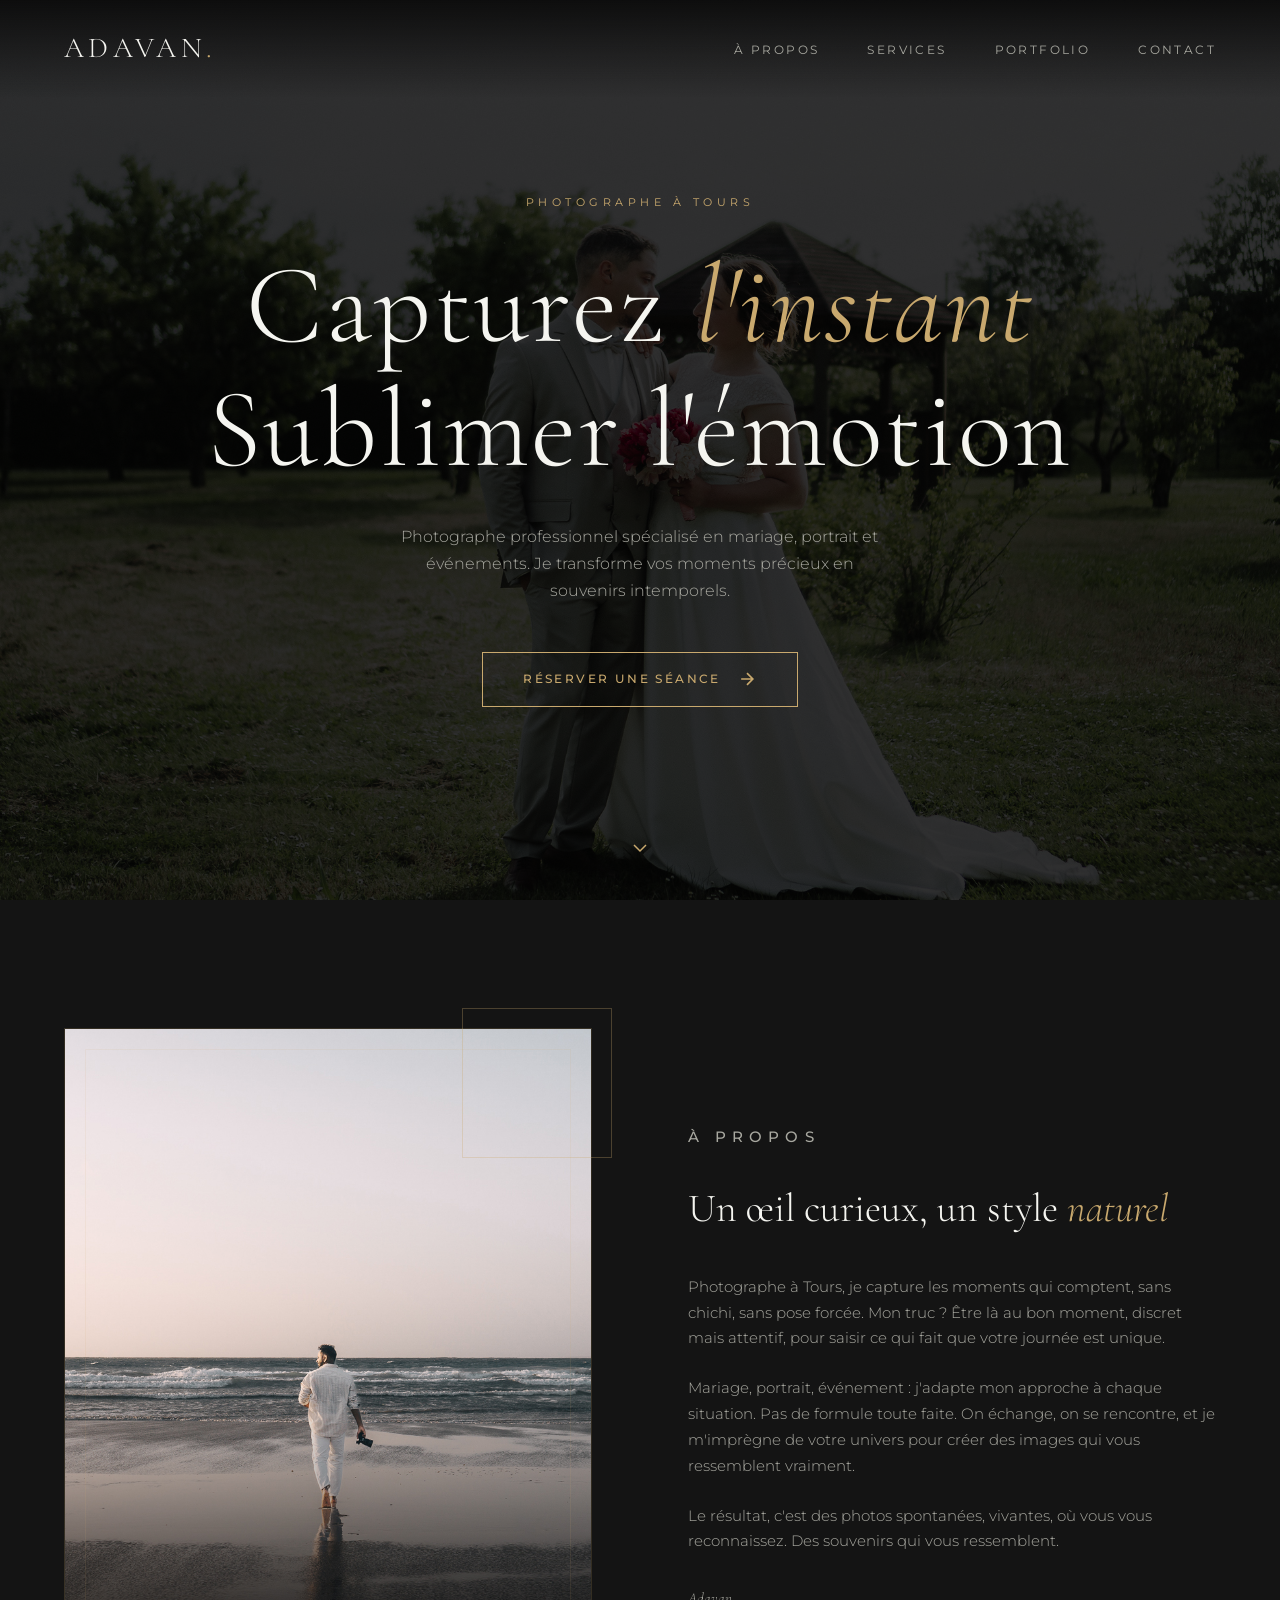
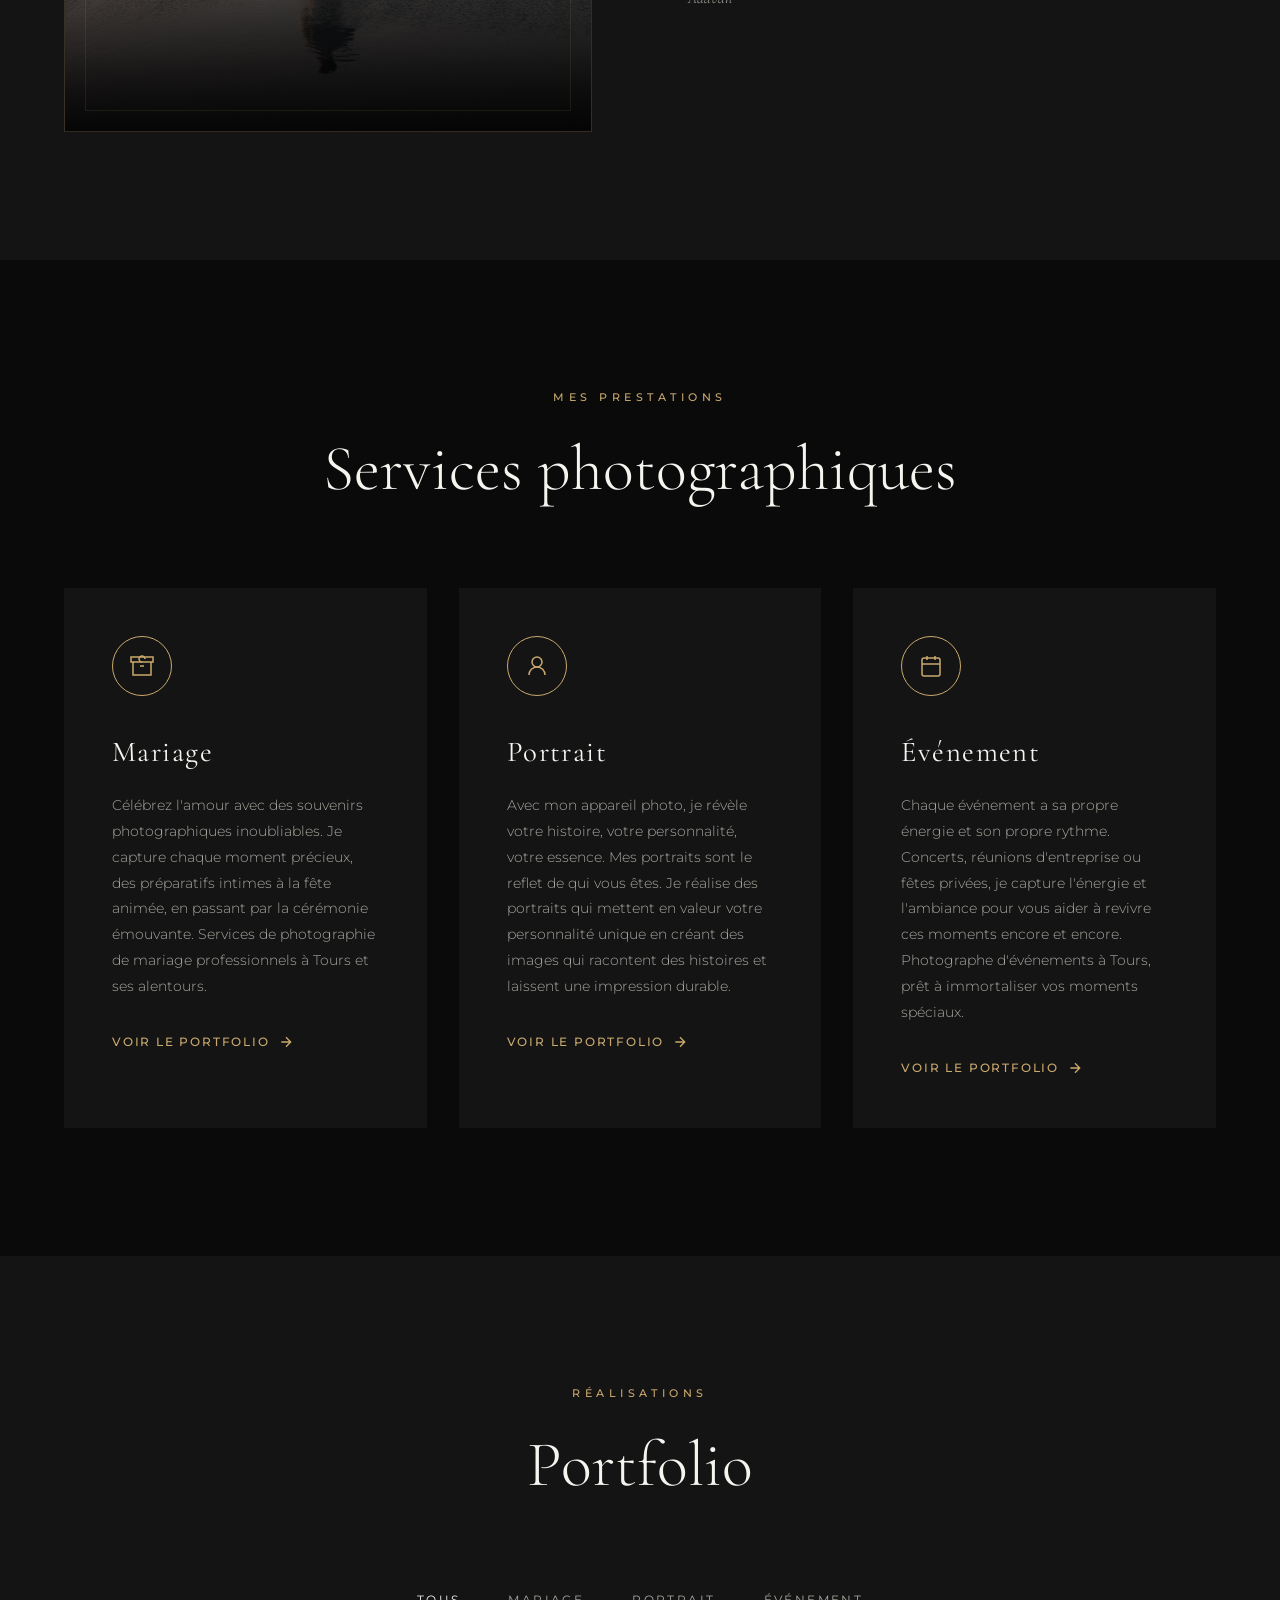
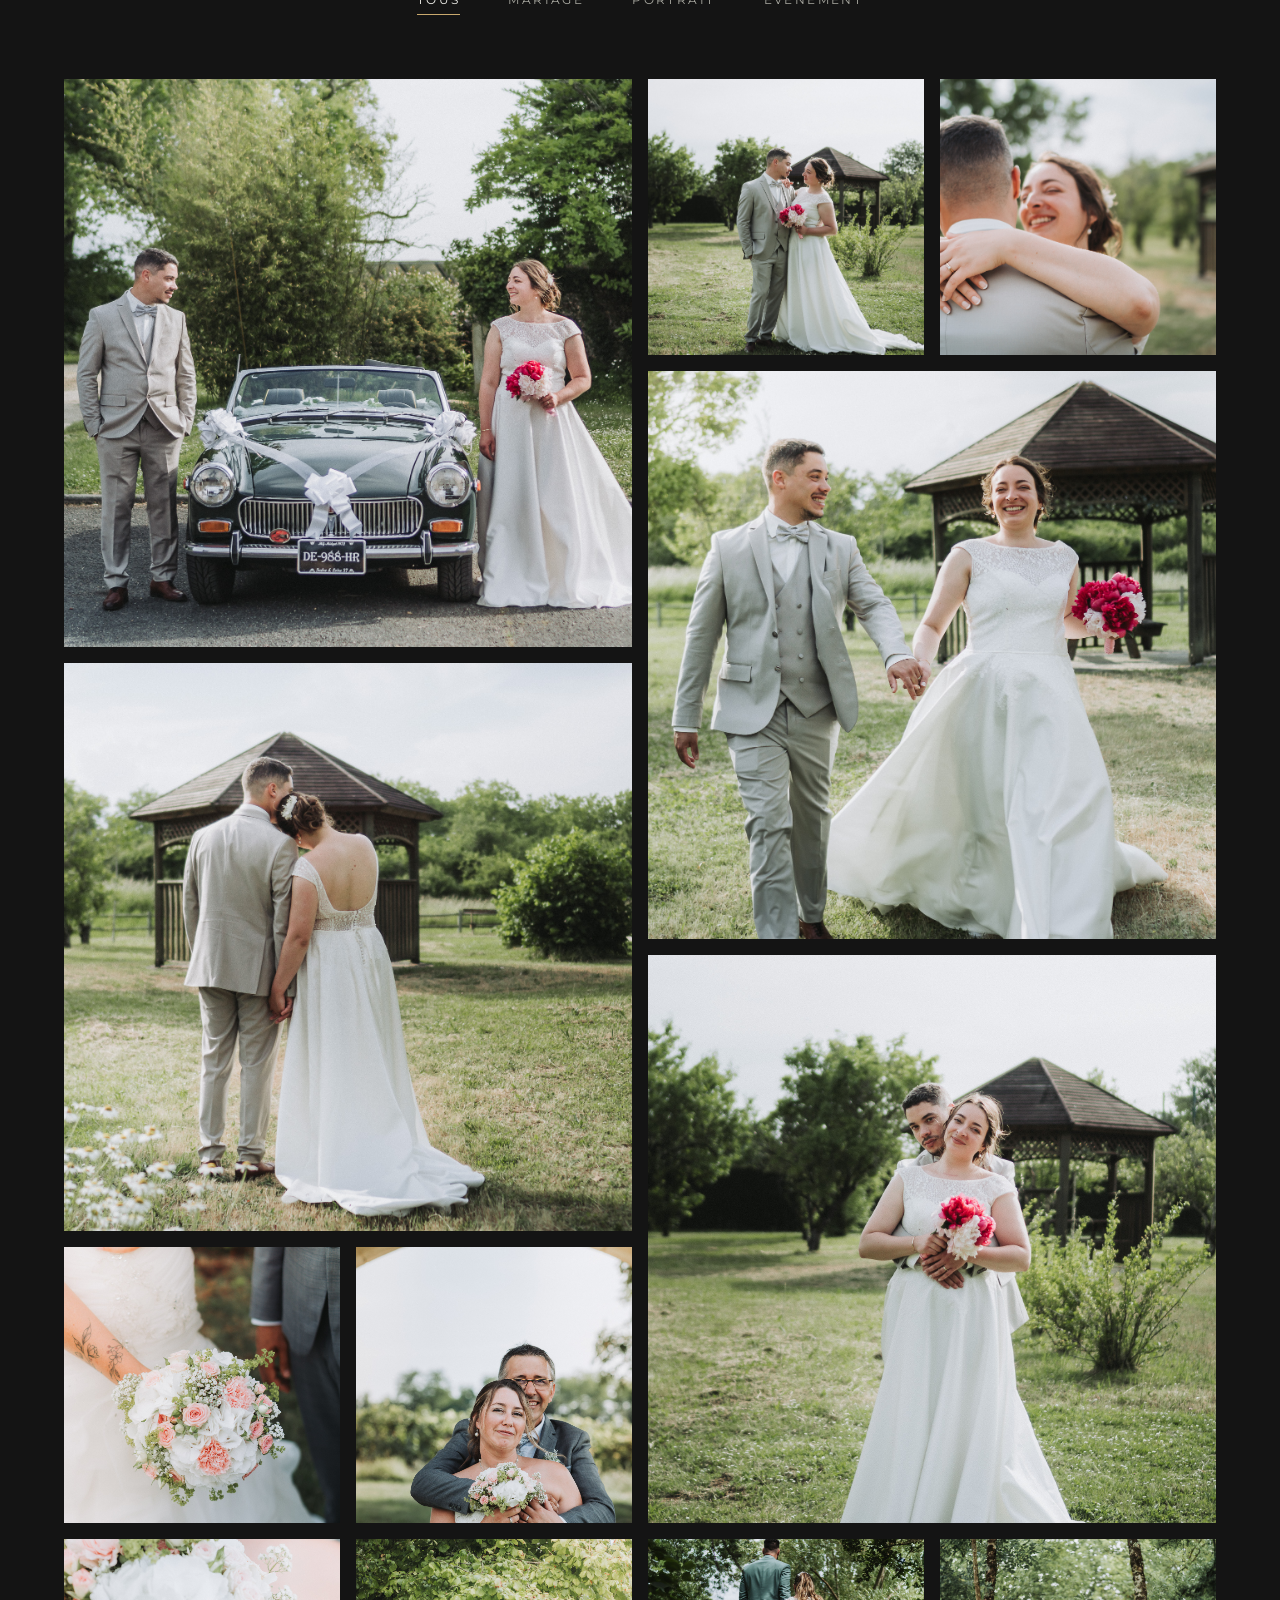
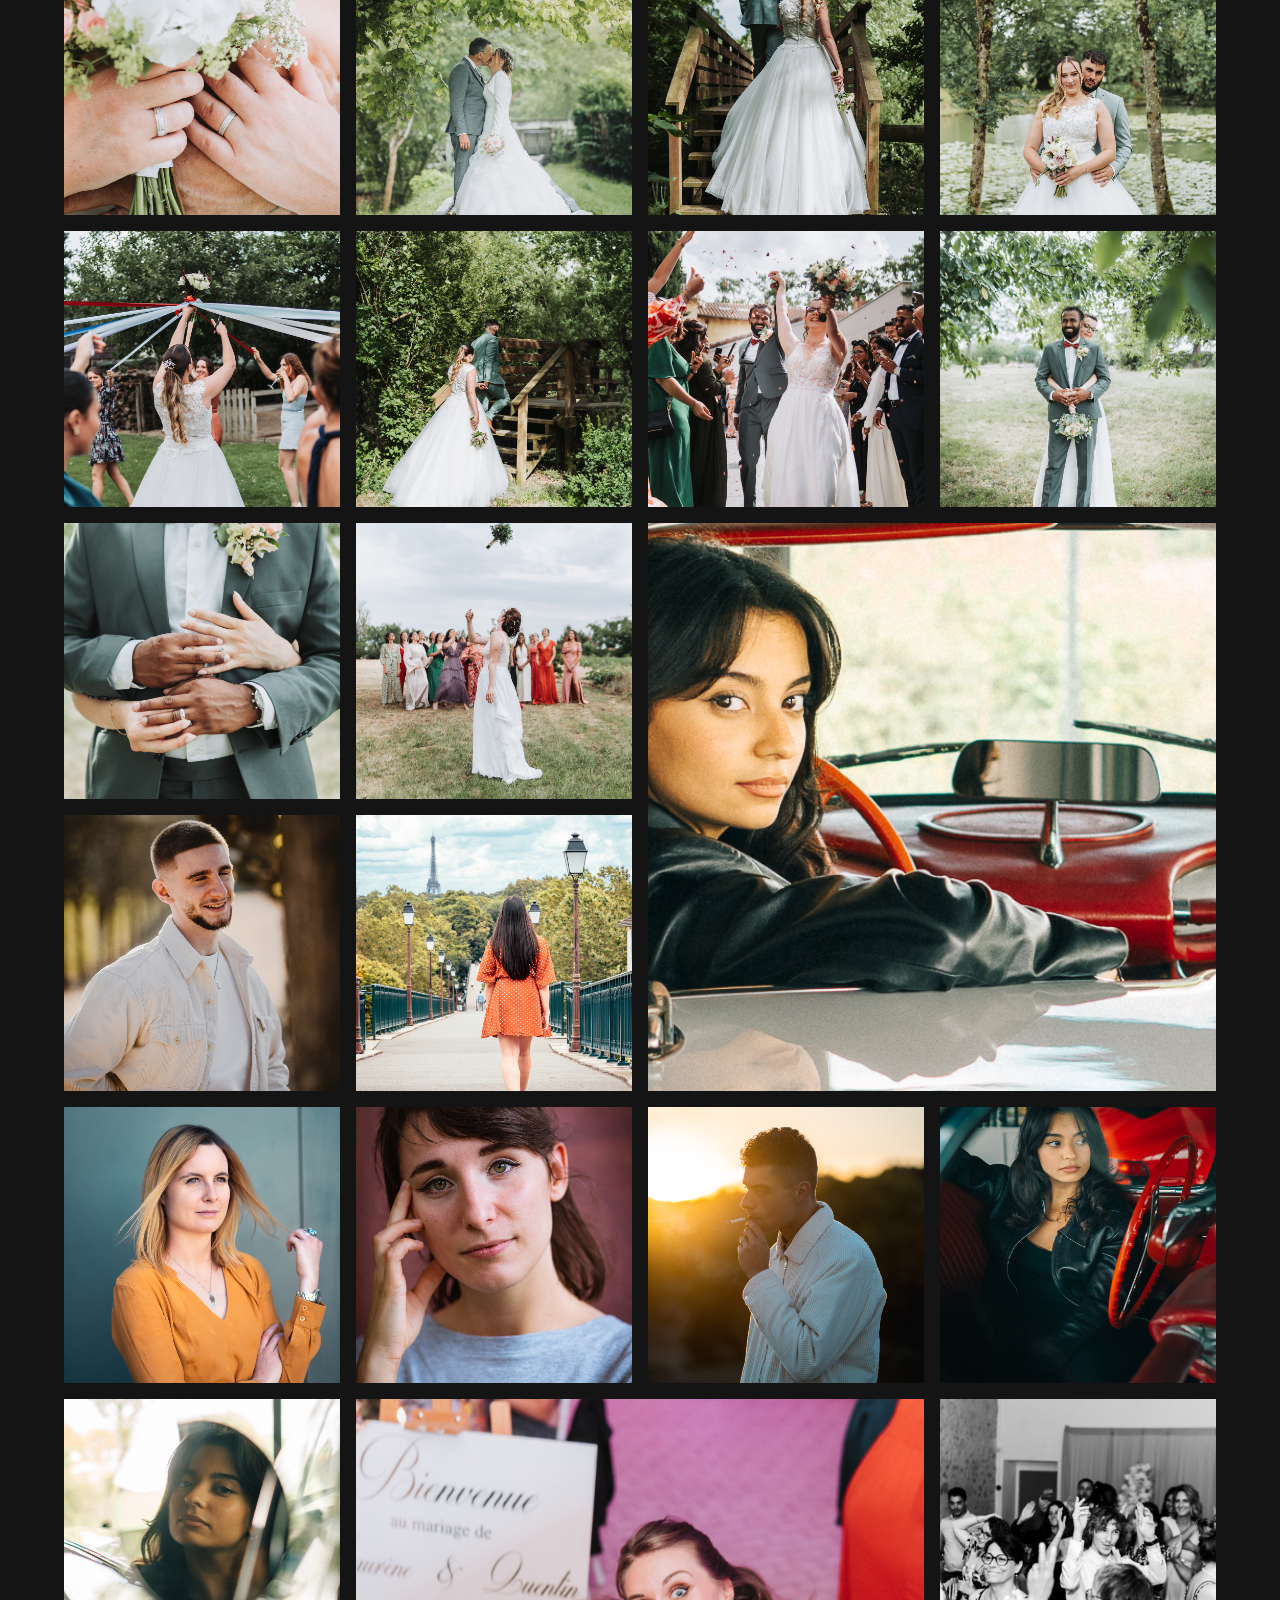
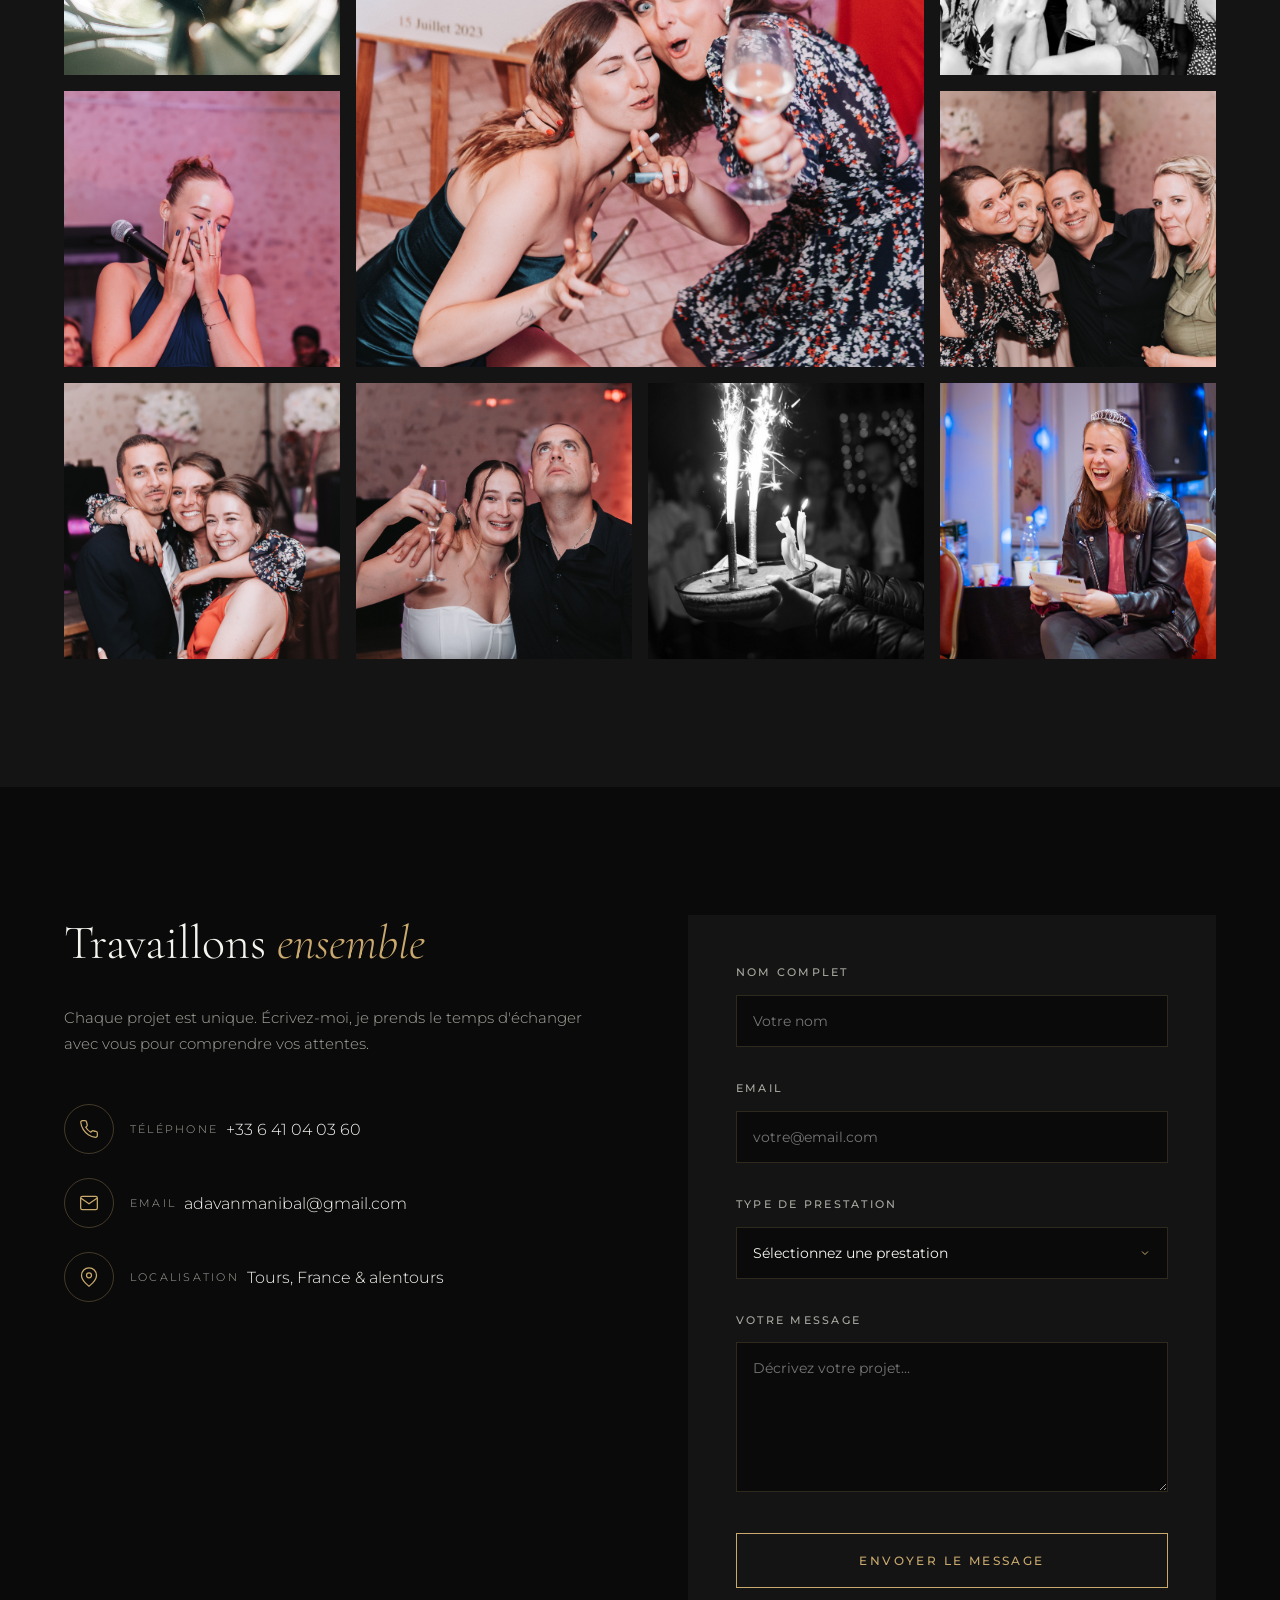
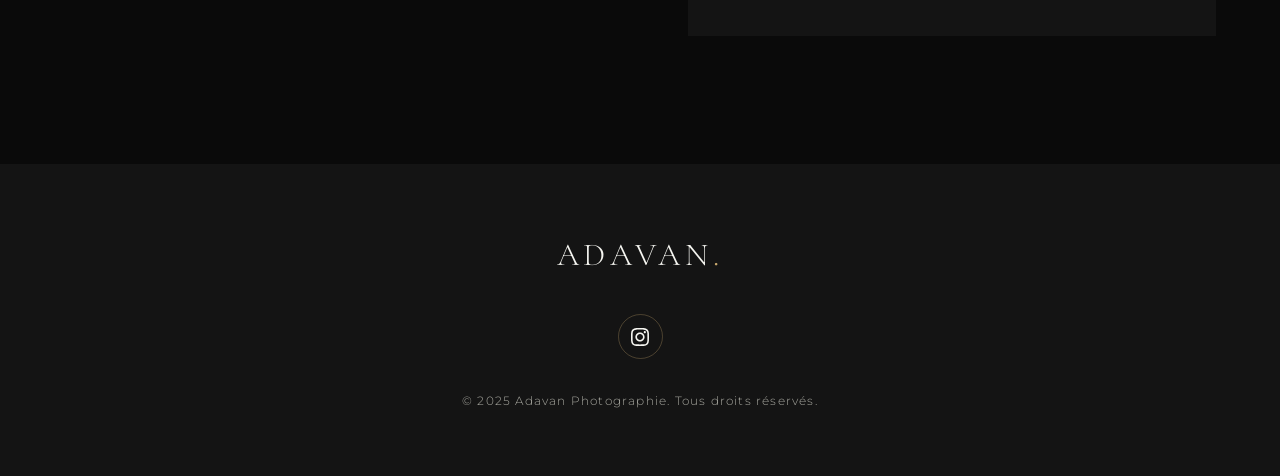
==== commit cac37c29: "Refactor site and optimize performance - Extract inline CSS to style.css - Extract inline JS to scri" ====
--- a/index.html
+++ b/index.html
@@ -8,967 +8,7 @@
     <link rel="preconnect" href="https://fonts.googleapis.com">
     <link rel="preconnect" href="https://fonts.gstatic.com" crossorigin>
     <link href="https://fonts.googleapis.com/css2?family=Cormorant+Garamond:ital,wght@0,300;0,400;0,500;0,600;1,300;1,400&family=Montserrat:wght@300;400;500;600&display=swap" rel="stylesheet">
-    <style>
-        :root {
-            --color-bg: #0a0a0a;
-            --color-bg-secondary: #141414;
-            --color-text: #f5f5f0;
-            --color-text-muted: #a8a8a0;
-            --color-accent: #c9a96e;
-            --color-accent-light: #e0c99a;
-            --font-display: 'Cormorant Garamond', serif;
-            --font-body: 'Montserrat', sans-serif;
-            --transition-smooth: cubic-bezier(0.4, 0, 0.2, 1);
-        }
-
-        * {
-            margin: 0;
-            padding: 0;
-            box-sizing: border-box;
-        }
-
-        html {
-            scroll-behavior: smooth;
-        }
-
-        body {
-            font-family: var(--font-body);
-            background-color: var(--color-bg);
-            color: var(--color-text);
-            line-height: 1.7;
-            font-weight: 300;
-            overflow-x: hidden;
-        }
-
-        /* Cursor personnalisé */
-        .cursor {
-            width: 20px;
-            height: 20px;
-            border: 1px solid var(--color-accent);
-            border-radius: 50%;
-            position: fixed;
-            pointer-events: none;
-            z-index: 9999;
-            transition: transform 0.15s var(--transition-smooth), opacity 0.15s;
-            opacity: 0;
-        }
-
-        .cursor.active {
-            opacity: 1;
-        }
-
-        .cursor.hover {
-            transform: scale(2);
-            background: rgba(201, 169, 110, 0.1);
-        }
-
-        /* Navigation */
-        nav {
-            position: fixed;
-            top: 0;
-            left: 0;
-            right: 0;
-            z-index: 1000;
-            padding: 1.5rem 4rem;
-            display: flex;
-            justify-content: space-between;
-            align-items: center;
-            background: linear-gradient(to bottom, rgba(10,10,10,0.9) 0%, transparent 100%);
-            transition: all 0.4s var(--transition-smooth);
-            z-index: 1000;
-        }
-
-        nav.scrolled {
-            background: rgba(10, 10, 10, 0.95);
-            backdrop-filter: blur(10px);
-            padding: 1rem 4rem;
-        }
-
-        .logo {
-            font-family: var(--font-display);
-            font-size: 1.8rem;
-            font-weight: 300;
-            letter-spacing: 0.15em;
-            color: var(--color-text);
-            text-decoration: none;
-            transition: color 0.3s;
-        }
-
-        .logo span {
-            color: var(--color-accent);
-        }
-
-        .nav-links {
-            display: flex;
-            gap: 3rem;
-            list-style: none;
-        }
-
-        .nav-links a {
-            font-size: 0.75rem;
-            font-weight: 400;
-            letter-spacing: 0.2em;
-            text-transform: uppercase;
-            color: var(--color-text-muted);
-            text-decoration: none;
-            position: relative;
-            padding: 0.5rem 0;
-            transition: color 0.3s;
-        }
-
-        .nav-links a::after {
-            content: '';
-            position: absolute;
-            bottom: 0;
-            left: 0;
-            width: 0;
-            height: 1px;
-            background: var(--color-accent);
-            transition: width 0.4s var(--transition-smooth);
-        }
-
-        .nav-links a:hover {
-            color: var(--color-text);
-        }
-
-        .nav-links a:hover::after {
-            width: 100%;
-        }
-
-        /* Menu mobile */
-        .menu-toggle {
-            display: none;
-            flex-direction: column;
-            gap: 6px;
-            cursor: pointer;
-            padding: 10px;
-            z-index: 1001;
-        }
-
-        .menu-toggle span {
-            width: 25px;
-            height: 1px;
-            background: var(--color-text);
-            transition: all 0.3s;
-        }
-
-        .menu-toggle.active span:nth-child(1) {
-            transform: rotate(45deg) translate(5px, 5px);
-        }
-
-        .menu-toggle.active span:nth-child(2) {
-            opacity: 0;
-        }
-
-        .menu-toggle.active span:nth-child(3) {
-            transform: rotate(-45deg) translate(5px, -5px);
-        }
-
-        body.menu-open {
-            overflow: hidden;
-        }
-
-        /* Hero Section */
-        .hero {
-            height: 100vh;
-            display: flex;
-            align-items: center;
-            justify-content: center;
-            position: relative;
-            overflow: hidden;
-        }
-
-        .hero-bg {
-            position: absolute;
-            inset: 0;
-        }
-
-        .hero-image {
-            width: 100%;
-            height: 100%;
-            object-fit: cover;
-        }
-
-.hero-bg::after {
-    content: '';
-    position: absolute;
-    inset: 0;
-    background: rgba(0, 0, 0, 0.8);
-}
-
-        .hero-content {
-            text-align: center;
-            z-index: 1;
-            padding: 2rem;
-        }
-
-        .hero-subtitle {
-            font-size: 0.7rem;
-            font-weight: 400;
-            letter-spacing: 0.4em;
-            text-transform: uppercase;
-            color: var(--color-accent);
-            margin-bottom: 2rem;
-            opacity: 0;
-            animation: fadeUp 1s var(--transition-smooth) 0.3s forwards;
-        }
-
-        .hero-title {
-            font-family: var(--font-display);
-            font-size: clamp(3rem, 10vw, 7rem);
-            font-weight: 300;
-            line-height: 1.1;
-            letter-spacing: 0.02em;
-            margin-bottom: 2rem;
-            opacity: 0;
-            animation: fadeUp 1s var(--transition-smooth) 0.5s forwards;
-        }
-
-        .hero-title span {
-            font-style: italic;
-            color: var(--color-accent);
-        }
-
-        .hero-description {
-            font-size: 1rem;
-            color: var(--color-text-muted);
-            max-width: 500px;
-            margin: 0 auto 3rem;
-            opacity: 0;
-            animation: fadeUp 1s var(--transition-smooth) 0.7s forwards;
-        }
-
-        .hero-cta {
-            display: inline-flex;
-            align-items: center;
-            gap: 1rem;
-            padding: 1rem 2.5rem;
-            border: 1px solid var(--color-accent);
-            color: var(--color-accent);
-            text-decoration: none;
-            font-size: 0.75rem;
-            font-weight: 500;
-            letter-spacing: 0.2em;
-            text-transform: uppercase;
-            transition: all 0.4s var(--transition-smooth);
-            opacity: 0;
-            animation: fadeUp 1s var(--transition-smooth) 0.9s forwards;
-        }
-
-        .hero-cta:hover {
-            background: var(--color-accent);
-            color: var(--color-bg);
-        }
-
-        .hero-cta svg {
-            transition: transform 0.3s;
-        }
-
-        .hero-cta:hover svg {
-            transform: translateX(5px);
-        }
-
-        .scroll-indicator {
-            position: absolute;
-            bottom: 2rem;
-            left: 50%;
-            transform: translateX(-50%);
-            color: var(--color-accent);
-            opacity: 0;
-            animation: fadeIn 1s var(--transition-smooth) 1.2s forwards;
-        }
-        
-        .scroll-indicator svg {
-            animation: bounce 2s infinite;
-        }
-        
-        @keyframes bounce {
-            0%, 100% { transform: translateY(0); }
-            50% { transform: translateY(8px); }
-        }
-        
-        @media (max-height: 700px) {
-            .scroll-indicator {
-                display: none;
-            }
-        }
-
-        /* Section styling */
-        section {
-            padding: 8rem 4rem;
-        }
-
-        .section-header {
-            text-align: center;
-            margin-bottom: 5rem;
-        }
-
-        .section-label {
-            font-size: 0.7rem;
-            font-weight: 500;
-            letter-spacing: 0.4em;
-            text-transform: uppercase;
-            color: var(--color-accent);
-            margin-bottom: 1.5rem;
-        }
-
-        .section-title {
-            font-family: var(--font-display);
-            font-size: clamp(2.5rem, 5vw, 4rem);
-            font-weight: 300;
-            line-height: 1.2;
-        }
-
-        /* À propos */
-        #about {
-            background: var(--color-bg-secondary);
-        }
-
-        .about-grid {
-            display: grid;
-            grid-template-columns: 1fr 1fr;
-            gap: 6rem;
-            max-width: 1200px;
-            margin: 0 auto;
-            align-items: center;
-        }
-
-        .about-image {
-            position: relative;
-        }
-
-        .about-image-frame {
-            aspect-ratio: 3/4;
-            background: linear-gradient(135deg, var(--color-bg) 0%, var(--color-bg-secondary) 100%);
-            border: 1px solid rgba(201, 169, 110, 0.2);
-            display: flex;
-            align-items: center;
-            justify-content: center;
-            position: relative;
-            overflow: hidden;
-        }
-
-        .about-image-frame::before {
-            content: '';
-            position: absolute;
-            inset: 20px;
-            border: 1px solid rgba(201, 169, 110, 0.1);
-        }
-
-        .about-image-placeholder {
-            font-family: var(--font-display);
-            font-size: 8rem;
-            font-weight: 300;
-            color: rgba(201, 169, 110, 0.15);
-        }
-
-        .about-image-accent {
-            position: absolute;
-            top: -20px;
-            right: -20px;
-            width: 150px;
-            height: 150px;
-            border: 1px solid var(--color-accent);
-            opacity: 0.3;
-        }
-
-        .about-content h3 {
-            font-family: var(--font-display);
-            font-size: 2.5rem;
-            font-weight: 300;
-            margin-bottom: 2rem;
-        }
-
-        .about-content h3 span {
-            font-style: italic;
-            color: var(--color-accent);
-        }
-
-        .about-content p {
-            color: var(--color-text-muted);
-            margin-bottom: 1.5rem;
-            font-size: 0.95rem;
-        }
-
-        .about-signature {
-            font-family: var(--font-display);
-            font-size: 2rem;
-            font-style: italic;
-            color: var(--color-accent);
-            margin-top: 2rem;
-        }
-
-        /* Services / Portfolio */
-        #services {
-            background: var(--color-bg);
-        }
-
-        .services-grid {
-            display: grid;
-            grid-template-columns: repeat(3, 1fr);
-            gap: 2rem;
-            max-width: 1400px;
-            margin: 0 auto;
-        }
-
-        .service-card {
-            background: var(--color-bg-secondary);
-            padding: 3rem;
-            position: relative;
-            overflow: hidden;
-            transition: transform 0.5s var(--transition-smooth);
-            cursor: pointer;
-        }
-
-        .service-card::before {
-            content: '';
-            position: absolute;
-            top: 0;
-            left: 0;
-            right: 0;
-            height: 2px;
-            background: linear-gradient(90deg, transparent, var(--color-accent), transparent);
-            transform: scaleX(0);
-            transition: transform 0.5s var(--transition-smooth);
-        }
-
-        .service-card:hover::before {
-            transform: scaleX(1);
-        }
-
-        .service-card:hover {
-            transform: translateY(-10px);
-        }
-
-        .service-icon {
-            width: 60px;
-            height: 60px;
-            border: 1px solid var(--color-accent);
-            border-radius: 50%;
-            display: flex;
-            align-items: center;
-            justify-content: center;
-            margin-bottom: 2rem;
-            transition: all 0.4s var(--transition-smooth);
-        }
-
-        .service-card:hover .service-icon {
-            background: var(--color-accent);
-        }
-
-        .service-icon svg {
-            width: 24px;
-            height: 24px;
-            stroke: var(--color-accent);
-            fill: none;
-            transition: stroke 0.4s;
-        }
-
-        .service-card:hover .service-icon svg {
-            stroke: var(--color-bg);
-        }
-
-        .service-card h3 {
-            font-family: var(--font-display);
-            font-size: 1.8rem;
-            font-weight: 400;
-            margin-bottom: 1rem;
-            letter-spacing: 0.05em;
-        }
-
-        .service-card p {
-            color: var(--color-text-muted);
-            font-size: 0.9rem;
-            line-height: 1.8;
-        }
-
-        .service-link {
-            display: inline-flex;
-            align-items: center;
-            gap: 0.5rem;
-            margin-top: 2rem;
-            color: var(--color-accent);
-            font-size: 0.75rem;
-            font-weight: 500;
-            letter-spacing: 0.15em;
-            text-transform: uppercase;
-            text-decoration: none;
-            transition: gap 0.3s;
-        }
-
-        .service-link:hover {
-            gap: 1rem;
-        }
-
-        /* Portfolio Gallery */
-        #portfolio {
-            background: var(--color-bg-secondary);
-        }
-
-        .portfolio-tabs {
-            display: flex;
-            justify-content: center;
-            gap: 3rem;
-            margin-bottom: 4rem;
-        }
-
-        .portfolio-tab {
-            background: none;
-            border: none;
-            font-family: var(--font-body);
-            font-size: 0.75rem;
-            font-weight: 400;
-            letter-spacing: 0.2em;
-            text-transform: uppercase;
-            color: var(--color-text-muted);
-            cursor: pointer;
-            padding: 0.5rem 0;
-            position: relative;
-            transition: color 0.3s;
-        }
-
-        .portfolio-tab::after {
-            content: '';
-            position: absolute;
-            bottom: 0;
-            left: 0;
-            width: 0;
-            height: 1px;
-            background: var(--color-accent);
-            transition: width 0.4s var(--transition-smooth);
-        }
-
-        .portfolio-tab.active,
-        .portfolio-tab:hover {
-            color: var(--color-text);
-        }
-
-        .portfolio-tab.active::after {
-            width: 100%;
-        }
-
-        .portfolio-grid {
-            display: grid;
-            grid-template-columns: repeat(4, 1fr);
-            gap: 1rem;
-            max-width: 1400px;
-            margin: 0 auto;
-        }
-
-        .portfolio-item {
-            aspect-ratio: 1;
-            background: var(--color-bg);
-            position: relative;
-            overflow: hidden;
-            cursor: pointer;
-        }
-
-        .portfolio-item::before {
-            content: '';
-            position: absolute;
-            inset: 0;
-            background: linear-gradient(to bottom, transparent 50%, rgba(10,10,10,0.9) 100%);
-            opacity: 0;
-            transition: opacity 0.4s;
-            z-index: 1;
-        }
-
-        .portfolio-item:hover::before {
-            opacity: 1;
-        }
-
-        .portfolio-placeholder {
-            position: absolute;
-            inset: 0;
-            display: flex;
-            align-items: center;
-            justify-content: center;
-            background: linear-gradient(135deg, rgba(201, 169, 110, 0.05) 0%, transparent 100%);
-        }
-
-        .portfolio-placeholder svg {
-            width: 40px;
-            height: 40px;
-            stroke: rgba(201, 169, 110, 0.2);
-            fill: none;
-        }
-
-        .portfolio-item-info {
-            position: absolute;
-            bottom: 1.5rem;
-            left: 1.5rem;
-            z-index: 2;
-            opacity: 0;
-            transform: translateY(10px);
-            transition: all 0.4s var(--transition-smooth);
-        }
-
-        .portfolio-item:hover .portfolio-item-info {
-            opacity: 1;
-            transform: translateY(0);
-        }
-
-        .portfolio-item-info span {
-            font-size: 0.65rem;
-            letter-spacing: 0.2em;
-            text-transform: uppercase;
-            color: var(--color-accent);
-        }
-
-        .portfolio-item-info h4 {
-            font-family: var(--font-display);
-            font-size: 1.2rem;
-            font-weight: 400;
-            margin-top: 0.3rem;
-        }
-
-        .portfolio-item.large {
-            grid-column: span 2;
-            grid-row: span 2;
-        }
-
-        /* Contact Section */
-        #contact {
-            background: var(--color-bg);
-            position: relative;
-        }
-
-        .contact-wrapper {
-            max-width: 1200px;
-            margin: 0 auto;
-            display: grid;
-            grid-template-columns: 1fr 1fr;
-            gap: 6rem;
-        }
-
-        .contact-info h3 {
-            font-family: var(--font-display);
-            font-size: 3rem;
-            font-weight: 300;
-            margin-bottom: 2rem;
-            line-height: 1.2;
-        }
-
-        .contact-info h3 span {
-            font-style: italic;
-            color: var(--color-accent);
-        }
-
-        .contact-info p {
-            color: var(--color-text-muted);
-            margin-bottom: 3rem;
-            font-size: 0.95rem;
-        }
-
-        .contact-details {
-            display: flex;
-            flex-direction: column;
-            gap: 1.5rem;
-        }
-
-        .contact-item {
-            display: flex;
-            align-items: center;
-            gap: 1rem;
-        }
-
-        .contact-item-icon {
-            width: 50px;
-            height: 50px;
-            border: 1px solid rgba(201, 169, 110, 0.3);
-            border-radius: 50%;
-            display: flex;
-            align-items: center;
-            justify-content: center;
-            flex-shrink: 0;
-        }
-
-        .contact-item-icon svg {
-            width: 20px;
-            height: 20px;
-            stroke: var(--color-accent);
-            fill: none;
-        }
-
-        .contact-item-text span {
-            font-size: 0.7rem;
-            letter-spacing: 0.2em;
-            text-transform: uppercase;
-            color: var(--color-text-muted);
-            margin-right: 0.5rem;
-        }
-
-.contact-item-text {
-    display: flex;
-    align-items: center;
-    flex-wrap: wrap;
-}
-
-        .contact-item-text a,
-        .contact-item-text p {
-            color: var(--color-text);
-            text-decoration: none;
-            font-size: 1rem;
-            margin-top: 0;
-            margin-bottom: 0;
-            transition: color 0.3s;
-        }
-
-        .contact-item-text a:hover {
-            color: var(--color-accent);
-        }
-
-        .contact-form {
-            background: var(--color-bg-secondary);
-            padding: 3rem;
-        }
-
-        .form-group {
-            margin-bottom: 2rem;
-        }
-
-        .form-group label {
-            display: block;
-            font-size: 0.7rem;
-            font-weight: 500;
-            letter-spacing: 0.2em;
-            text-transform: uppercase;
-            color: var(--color-text-muted);
-            margin-bottom: 0.8rem;
-        }
-
-        .form-group input,
-        .form-group textarea,
-        .form-group select {
-            width: 100%;
-            padding: 1rem;
-            background: var(--color-bg);
-            border: 1px solid rgba(201, 169, 110, 0.2);
-            color: var(--color-text);
-            font-family: var(--font-body);
-            font-size: 0.9rem;
-            transition: border-color 0.3s;
-        }
-
-        .form-group input:focus,
-        .form-group textarea:focus,
-        .form-group select:focus {
-            outline: none;
-            border-color: var(--color-accent);
-        }
-
-        .form-group textarea {
-            min-height: 150px;
-            resize: vertical;
-        }
-
-        .form-group select {
-            cursor: pointer;
-            appearance: none;
-            background-image: url("data:image/svg+xml,%3Csvg xmlns='http://www.w3.org/2000/svg' width='12' height='12' viewBox='0 0 24 24' fill='none' stroke='%23c9a96e' stroke-width='2'%3E%3Cpath d='M6 9l6 6 6-6'/%3E%3C/svg%3E");
-            background-repeat: no-repeat;
-            background-position: right 1rem center;
-        }
-
-        .submit-btn {
-            width: 100%;
-            padding: 1.2rem 2rem;
-            background: transparent;
-            border: 1px solid var(--color-accent);
-            color: var(--color-accent);
-            font-family: var(--font-body);
-            font-size: 0.75rem;
-            font-weight: 500;
-            letter-spacing: 0.2em;
-            text-transform: uppercase;
-            cursor: pointer;
-            transition: all 0.4s var(--transition-smooth);
-        }
-
-        .submit-btn:hover {
-            background: var(--color-accent);
-            color: var(--color-bg);
-        }
-
-        /* Footer */
-        footer {
-            background: var(--color-bg-secondary);
-            padding: 4rem;
-            text-align: center;
-        }
-
-        .footer-logo {
-            font-family: var(--font-display);
-            font-size: 2rem;
-            font-weight: 300;
-            letter-spacing: 0.15em;
-            margin-bottom: 2rem;
-        }
-
-        .footer-logo span {
-            color: var(--color-accent);
-        }
-
-        .social-links {
-            display: flex;
-            justify-content: center;
-            gap: 1.5rem;
-            margin-bottom: 2rem;
-        }
-
-        .social-links a {
-            width: 45px;
-            height: 45px;
-            border: 1px solid rgba(201, 169, 110, 0.3);
-            border-radius: 50%;
-            display: flex;
-            align-items: center;
-            justify-content: center;
-            transition: all 0.3s;
-        }
-
-        .social-links a:hover {
-            border-color: var(--color-accent);
-            background: var(--color-accent);
-        }
-
-        .social-links a svg {
-            width: 18px;
-            height: 18px;
-            fill: var(--color-text);
-            transition: fill 0.3s;
-        }
-
-        .social-links a:hover svg {
-            fill: var(--color-bg);
-        }
-
-        .footer-copyright {
-            font-size: 0.75rem;
-            color: var(--color-text-muted);
-            letter-spacing: 0.1em;
-        }
-
-        /* Animations */
-        @keyframes fadeUp {
-            from {
-                opacity: 0;
-                transform: translateY(30px);
-            }
-            to {
-                opacity: 1;
-                transform: translateY(0);
-            }
-        }
-
-        @keyframes fadeIn {
-            from { opacity: 0; }
-            to { opacity: 1; }
-        }
-
-        @keyframes scrollPulse {
-            0%, 100% { opacity: 1; }
-            50% { opacity: 0.3; }
-        }
-
-        /* Reveal animations */
-        .reveal {
-            opacity: 0;
-            transform: translateY(50px);
-            transition: all 0.8s var(--transition-smooth);
-        }
-
-        .reveal.active {
-            opacity: 1;
-            transform: translateY(0);
-        }
-
-        /* Responsive */
-        @media (max-width: 1024px) {
-            section {
-                padding: 5rem 2rem;
-            }
-
-            nav {
-                padding: 1.5rem 2rem;
-            }
-
-            .about-grid {
-                grid-template-columns: 1fr;
-                gap: 4rem;
-            }
-
-            .services-grid {
-                grid-template-columns: 1fr;
-                gap: 1.5rem;
-            }
-
-            .portfolio-grid {
-                grid-template-columns: repeat(2, 1fr);
-            }
-
-            .contact-wrapper {
-                grid-template-columns: 1fr;
-                gap: 3rem;
-            }
-        }
-
-                @media (max-width: 768px) {
-            .menu-toggle {
-                display: flex;
-            }
-        
-            .nav-links {
-                position: fixed;
-                top: 0;
-                left: 0;
-                right: 0;
-                bottom: 0;
-                background: var(--color-bg);
-                flex-direction: column;
-                justify-content: center;
-                align-items: center;
-                gap: 2rem;
-                opacity: 0;
-                pointer-events: none;
-                transition: opacity 0.4s;
-                z-index: 999;
-                overflow-y: auto;
-            }
-        
-            .nav-links.active {
-                opacity: 1;
-                pointer-events: all;
-            }
-        
-            .nav-links a {
-                font-size: 1rem;
-            }
-        
-            .portfolio-tabs {
-                flex-wrap: wrap;
-                gap: 1rem;
-            }
-        
-            .portfolio-grid {
-                grid-template-columns: 1fr 1fr;
-            }
-        
-            .portfolio-item.large {
-                grid-column: span 1;
-                grid-row: span 1;
-            }
-        
-            .hero-title {
-                font-size: 2.5rem;
-            }
-        
-            .section-title {
-                font-size: 2rem;
-            }
-        }
-        
-    </style>
+    <link rel="stylesheet" href="style.css">
 </head>
 <body>
     <!-- Custom Cursor -->
@@ -993,7 +33,7 @@
     <!-- Hero Section -->
     <section class="hero">
         <div class="hero-bg">
-            <img src="mariages/cc-2.jpg" alt="Photographie" class="hero-image">
+            <img width="2048" height="1365" src="mariages/cc-2.jpg" alt="Photographie" class="hero-image">
         </div>
         <div class="hero-content">
             <p class="hero-subtitle">Photographe à Tours</p>
@@ -1018,7 +58,7 @@
         <div class="about-grid">
             <div class="about-image reveal">
                 <div class="about-image-frame">
-                    <img src="portraits/home-page-banner.jpg" alt="Adavan - Photographe à Tours" style="width: 100%; height: 100%; object-fit: cover;">
+                    <img loading="lazy" width="1620" height="1080" src="portraits/home-page-banner.jpg" alt="Adavan - Photographe à Tours" style="width: 100%; height: 100%; object-fit: cover;">
                 </div>
                 <div class="about-image-accent"></div>
             </div>
@@ -1108,126 +148,126 @@
         <div class="portfolio-grid reveal">
     <!-- MARIAGES -->
     <div class="portfolio-item large" data-category="mariage">
-        <img src="mariages/cc-1.jpg" alt="Mariage Camille et Chakir" style="width: 100%; height: 100%; object-fit: cover; position: absolute; inset: 0;">
-        <div class="portfolio-item-info">
-            <span>Mariage</span>
-            <h4>Camille & Chakir</h4>
-        </div>
-    </div>
-    <div class="portfolio-item" data-category="mariage">
-        <img src="mariages/cc-2.jpg" alt="Mariage Camille et Chakir" style="width: 100%; height: 100%; object-fit: cover; position: absolute; inset: 0;">
-        <div class="portfolio-item-info">
-            <span>Mariage</span>
-            <h4>Camille & Chakir</h4>
-        </div>
-    </div>
-    <div class="portfolio-item" data-category="mariage">
-        <img src="mariages/cc-7.jpg" alt="Mariage Camille et Chakir" style="width: 100%; height: 100%; object-fit: cover; position: absolute; inset: 0;">
+        <img loading="lazy" width="2048" height="1365" src="mariages/cc-1.jpg" alt="Mariage Camille et Chakir" style="width: 100%; height: 100%; object-fit: cover; position: absolute; inset: 0;">
+        <div class="portfolio-item-info">
+            <span>Mariage</span>
+            <h4>Camille & Chakir</h4>
+        </div>
+    </div>
+    <div class="portfolio-item" data-category="mariage">
+        <img width="2048" height="1365" src="mariages/cc-2.jpg" alt="Mariage Camille et Chakir" style="width: 100%; height: 100%; object-fit: cover; position: absolute; inset: 0;">
+        <div class="portfolio-item-info">
+            <span>Mariage</span>
+            <h4>Camille & Chakir</h4>
+        </div>
+    </div>
+    <div class="portfolio-item" data-category="mariage">
+        <img loading="lazy" width="2048" height="1365" src="mariages/cc-7.jpg" alt="Mariage Camille et Chakir" style="width: 100%; height: 100%; object-fit: cover; position: absolute; inset: 0;">
         <div class="portfolio-item-info">
             <span>Mariage</span>
             <h4>Camille & Chakir</h4>
     </div>
     </div>
     <div class="portfolio-item large" data-category="mariage">
-        <img src="mariages/cc-hero.jpg" alt="Mariage Camille et Chakir" style="width: 100%; height: 100%; object-fit: cover; position: absolute; inset: 0;">
+        <img loading="lazy" width="2048" height="1365" src="mariages/cc-hero.jpg" alt="Mariage Camille et Chakir" style="width: 100%; height: 100%; object-fit: cover; position: absolute; inset: 0;">
         <div class="portfolio-item-info">
             <span>Mariage</span>
             <h4>Camille & Chakir</h4>
         </div>
     </div>
     <div class="portfolio-item large" data-category="mariage">
-        <img src="mariages/cc-8.jpg" alt="Mariage Camille et Chakir" style="width: 100%; height: 100%; object-fit: cover; position: absolute; inset: 0;">
+        <img loading="lazy" width="2048" height="1365" src="mariages/cc-8.jpg" alt="Mariage Camille et Chakir" style="width: 100%; height: 100%; object-fit: cover; position: absolute; inset: 0;">
         <div class="portfolio-item-info">
             <span>Mariage</span>
             <h4>Camille & Chakir</h4>
         </div>
     </div>
     <div class="portfolio-item large" data-category="mariage">
-        <img src="mariages/cc-5.jpg" alt="Mariage Camille et Chakir" style="width: 100%; height: 100%; object-fit: cover; position: absolute; inset: 0;">
-        <div class="portfolio-item-info">
-            <span>Mariage</span>
-            <h4>Camille & Chakir</h4>
-        </div>
-    </div>
-    <div class="portfolio-item" data-category="mariage">
-        <img src="mariages/ja-1.jpg" alt="Mariage Alison et Jérôme" style="width: 100%; height: 100%; object-fit: cover; position: absolute; inset: 0;">
+        <img loading="lazy" width="1638" height="2048" src="mariages/cc-5.jpg" alt="Mariage Camille et Chakir" style="width: 100%; height: 100%; object-fit: cover; position: absolute; inset: 0;">
+        <div class="portfolio-item-info">
+            <span>Mariage</span>
+            <h4>Camille & Chakir</h4>
+        </div>
+    </div>
+    <div class="portfolio-item" data-category="mariage">
+        <img loading="lazy" width="1080" height="1350" src="mariages/ja-1.jpg" alt="Mariage Alison et Jérôme" style="width: 100%; height: 100%; object-fit: cover; position: absolute; inset: 0;">
         <div class="portfolio-item-info">
             <span>Mariage</span>
             <h4>Alison & Jérôme</h4>
         </div>
     </div>
     <div class="portfolio-item" data-category="mariage">
-        <img src="mariages/ja-2.jpg" alt="Mariage Alison et Jérôme" style="width: 100%; height: 100%; object-fit: cover; position: absolute; inset: 0;">
+        <img loading="lazy" width="1080" height="1350" src="mariages/ja-2.jpg" alt="Mariage Alison et Jérôme" style="width: 100%; height: 100%; object-fit: cover; position: absolute; inset: 0;">
         <div class="portfolio-item-info">
             <span>Mariage</span>
             <h4>Alison & Jérôme</h4>
         </div>
     </div>
     <div class="portfolio-item" data-category="mariage">
-        <img src="mariages/ja-3.jpg" alt="Mariage Alison et Jérôme" style="width: 100%; height: 100%; object-fit: cover; position: absolute; inset: 0;">
+        <img loading="lazy" width="1080" height="1350" src="mariages/ja-3.jpg" alt="Mariage Alison et Jérôme" style="width: 100%; height: 100%; object-fit: cover; position: absolute; inset: 0;">
         <div class="portfolio-item-info">
             <span>Mariage</span>
             <h4>Alison & Jérôme</h4>
         </div>
     </div>
     <div class="portfolio-item" data-category="mariage">
-        <img src="mariages/ja-4.jpg" alt="Mariage Alison et Jérôme" style="width: 100%; height: 100%; object-fit: cover; position: absolute; inset: 0;">
+        <img loading="lazy" width="1080" height="1620" src="mariages/ja-4.jpg" alt="Mariage Alison et Jérôme" style="width: 100%; height: 100%; object-fit: cover; position: absolute; inset: 0;">
         <div class="portfolio-item-info">
             <span>Mariage</span>
             <h4>Alison & Jérôme</h4>
         </div>
     </div>
     <div class="portfolio-item" data-category="mariage">
-        <img src="mariages/lq-1.jpg" alt="Mariage Laurène et Quentin" style="width: 100%; height: 100%; object-fit: cover; position: absolute; inset: 0;">
+        <img loading="lazy" width="1080" height="1350" src="mariages/lq-1.jpg" alt="Mariage Laurène et Quentin" style="width: 100%; height: 100%; object-fit: cover; position: absolute; inset: 0;">
         <div class="portfolio-item-info">
             <span>Mariage</span>
             <h4>Laurène & Quentin</h4>
         </div>
     </div>
     <div class="portfolio-item" data-category="mariage">
-        <img src="mariages/lq-2.jpg" alt="Mariage Laurène et Quentin" style="width: 100%; height: 100%; object-fit: cover; position: absolute; inset: 0;">
+        <img loading="lazy" width="1080" height="1350" src="mariages/lq-2.jpg" alt="Mariage Laurène et Quentin" style="width: 100%; height: 100%; object-fit: cover; position: absolute; inset: 0;">
         <div class="portfolio-item-info">
             <span>Mariage</span>
             <h4>Laurène & Quentin</h4>
         </div>
     </div>
     <div class="portfolio-item" data-category="mariage">
-        <img src="mariages/lq-4.jpg" alt="Mariage Laurène et Quentin" style="width: 100%; height: 100%; object-fit: cover; position: absolute; inset: 0;">
+        <img loading="lazy" width="1080" height="1350" src="mariages/lq-4.jpg" alt="Mariage Laurène et Quentin" style="width: 100%; height: 100%; object-fit: cover; position: absolute; inset: 0;">
         <div class="portfolio-item-info">
             <span>Mariage</span>
             <h4>Laurène & Quentin</h4>
         </div>
     </div>
     <div class="portfolio-item" data-category="mariage">
-        <img src="mariages/lq-5.jpg" alt="Mariage Laurène et Quentin" style="width: 100%; height: 100%; object-fit: cover; position: absolute; inset: 0;">
+        <img loading="lazy" width="1080" height="1350" src="mariages/lq-5.jpg" alt="Mariage Laurène et Quentin" style="width: 100%; height: 100%; object-fit: cover; position: absolute; inset: 0;">
         <div class="portfolio-item-info">
             <span>Mariage</span>
             <h4>Laurène & Quentin</h4>
         </div>
     </div>
     <div class="portfolio-item" data-category="mariage">
-        <img src="mariages/pz-1.jpg" alt="Mariage Pauline et Zaafir" style="width: 100%; height: 100%; object-fit: cover; position: absolute; inset: 0;">
+        <img loading="lazy" width="1080" height="1350" src="mariages/pz-1.jpg" alt="Mariage Pauline et Zaafir" style="width: 100%; height: 100%; object-fit: cover; position: absolute; inset: 0;">
         <div class="portfolio-item-info">
             <span>Mariage</span>
             <h4>Pauline & Zaafir</h4>
         </div>
     </div>
     <div class="portfolio-item" data-category="mariage">
-        <img src="mariages/pz-2.jpg" alt="Mariage Pauline et Zaafir" style="width: 100%; height: 100%; object-fit: cover; position: absolute; inset: 0;">
+        <img loading="lazy" width="1080" height="1350" src="mariages/pz-2.jpg" alt="Mariage Pauline et Zaafir" style="width: 100%; height: 100%; object-fit: cover; position: absolute; inset: 0;">
         <div class="portfolio-item-info">
             <span>Mariage</span>
             <h4>Pauline & Zaafir</h4>
         </div>
     </div>
     <div class="portfolio-item" data-category="mariage">
-        <img src="mariages/pz-3.jpg" alt="Mariage Pauline et Zaafir" style="width: 100%; height: 100%; object-fit: cover; position: absolute; inset: 0;">
+        <img loading="lazy" width="1080" height="1350" src="mariages/pz-3.jpg" alt="Mariage Pauline et Zaafir" style="width: 100%; height: 100%; object-fit: cover; position: absolute; inset: 0;">
         <div class="portfolio-item-info">
             <span>Mariage</span>
             <h4>Pauline & Zaafir</h4>
         </div>
     </div>
     <div class="portfolio-item" data-category="mariage">
-        <img src="mariages/pz-4.jpg" alt="Mariage Pauline et Zaafir" style="width: 100%; height: 100%; object-fit: cover; position: absolute; inset: 0;">
+        <img loading="lazy" width="1350" height="1080" src="mariages/pz-4.jpg" alt="Mariage Pauline et Zaafir" style="width: 100%; height: 100%; object-fit: cover; position: absolute; inset: 0;">
         <div class="portfolio-item-info">
             <span>Mariage</span>
             <h4>Pauline & Zaafir</h4>
@@ -1236,56 +276,56 @@
 
     <!-- PORTRAITS -->
     <div class="portfolio-item large" data-category="portrait">
-        <img src="portraits/11.jpg" alt="Portrait" style="width: 100%; height: 100%; object-fit: cover; position: absolute; inset: 0;">
-        <div class="portfolio-item-info">
-            <span>Portrait</span>
-            <h4>Séance portrait</h4>
-        </div>
-    </div>
-    <div class="portfolio-item" data-category="portrait">
-        <img src="portraits/2.jpg" alt="Portrait" style="width: 100%; height: 100%; object-fit: cover; position: absolute; inset: 0;">
-        <div class="portfolio-item-info">
-            <span>Portrait</span>
-            <h4>Séance portrait</h4>
-        </div>
-    </div>
-    <div class="portfolio-item" data-category="portrait">
-        <img src="portraits/3.jpg" alt="Portrait" style="width: 100%; height: 100%; object-fit: cover; position: absolute; inset: 0;">
-        <div class="portfolio-item-info">
-            <span>Portrait</span>
-            <h4>Séance portrait</h4>
-        </div>
-    </div>
-    <div class="portfolio-item" data-category="portrait">
-        <img src="portraits/4.jpg" alt="Portrait" style="width: 100%; height: 100%; object-fit: cover; position: absolute; inset: 0;">
-        <div class="portfolio-item-info">
-            <span>Portrait</span>
-            <h4>Séance portrait</h4>
-        </div>
-    </div>
-    <div class="portfolio-item" data-category="portrait">
-        <img src="portraits/5.jpg" alt="Portrait" style="width: 100%; height: 100%; object-fit: cover; position: absolute; inset: 0;">
-        <div class="portfolio-item-info">
-            <span>Portrait</span>
-            <h4>Séance portrait</h4>
-        </div>
-    </div>
-    <div class="portfolio-item" data-category="portrait">
-        <img src="portraits/7.jpg" alt="Portrait" style="width: 100%; height: 100%; object-fit: cover; position: absolute; inset: 0;">
-        <div class="portfolio-item-info">
-            <span>Portrait</span>
-            <h4>Séance portrait</h4>
-        </div>
-    </div>
-    <div class="portfolio-item" data-category="portrait">
-        <img src="portraits/8.jpg" alt="Portrait" style="width: 100%; height: 100%; object-fit: cover; position: absolute; inset: 0;">
-        <div class="portfolio-item-info">
-            <span>Portrait</span>
-            <h4>Séance portrait</h4>
-        </div>
-    </div>
-    <div class="portfolio-item" data-category="portrait">
-        <img src="portraits/10.jpg" alt="Portrait" style="width: 100%; height: 100%; object-fit: cover; position: absolute; inset: 0;">
+        <img loading="lazy" width="1080" height="523" src="portraits/11.jpg" alt="Portrait" style="width: 100%; height: 100%; object-fit: cover; position: absolute; inset: 0;">
+        <div class="portfolio-item-info">
+            <span>Portrait</span>
+            <h4>Séance portrait</h4>
+        </div>
+    </div>
+    <div class="portfolio-item" data-category="portrait">
+        <img loading="lazy" width="1080" height="1350" src="portraits/2.jpg" alt="Portrait" style="width: 100%; height: 100%; object-fit: cover; position: absolute; inset: 0;">
+        <div class="portfolio-item-info">
+            <span>Portrait</span>
+            <h4>Séance portrait</h4>
+        </div>
+    </div>
+    <div class="portfolio-item" data-category="portrait">
+        <img loading="lazy" width="1080" height="1350" src="portraits/3.jpg" alt="Portrait" style="width: 100%; height: 100%; object-fit: cover; position: absolute; inset: 0;">
+        <div class="portfolio-item-info">
+            <span>Portrait</span>
+            <h4>Séance portrait</h4>
+        </div>
+    </div>
+    <div class="portfolio-item" data-category="portrait">
+        <img loading="lazy" width="1080" height="1350" src="portraits/4.jpg" alt="Portrait" style="width: 100%; height: 100%; object-fit: cover; position: absolute; inset: 0;">
+        <div class="portfolio-item-info">
+            <span>Portrait</span>
+            <h4>Séance portrait</h4>
+        </div>
+    </div>
+    <div class="portfolio-item" data-category="portrait">
+        <img loading="lazy" width="1080" height="1350" src="portraits/5.jpg" alt="Portrait" style="width: 100%; height: 100%; object-fit: cover; position: absolute; inset: 0;">
+        <div class="portfolio-item-info">
+            <span>Portrait</span>
+            <h4>Séance portrait</h4>
+        </div>
+    </div>
+    <div class="portfolio-item" data-category="portrait">
+        <img loading="lazy" width="1080" height="1350" src="portraits/7.jpg" alt="Portrait" style="width: 100%; height: 100%; object-fit: cover; position: absolute; inset: 0;">
+        <div class="portfolio-item-info">
+            <span>Portrait</span>
+            <h4>Séance portrait</h4>
+        </div>
+    </div>
+    <div class="portfolio-item" data-category="portrait">
+        <img loading="lazy" width="1080" height="1350" src="portraits/8.jpg" alt="Portrait" style="width: 100%; height: 100%; object-fit: cover; position: absolute; inset: 0;">
+        <div class="portfolio-item-info">
+            <span>Portrait</span>
+            <h4>Séance portrait</h4>
+        </div>
+    </div>
+    <div class="portfolio-item" data-category="portrait">
+        <img loading="lazy" width="1080" height="1350" src="portraits/10.jpg" alt="Portrait" style="width: 100%; height: 100%; object-fit: cover; position: absolute; inset: 0;">
         <div class="portfolio-item-info">
             <span>Portrait</span>
             <h4>Séance portrait</h4>
@@ -1294,56 +334,56 @@
 
     <!-- ÉVÉNEMENTS -->
     <div class="portfolio-item large" data-category="evenement">
-        <img src="events/1.jpg" alt="Événement" style="width: 100%; height: 100%; object-fit: cover; position: absolute; inset: 0;">
-        <div class="portfolio-item-info">
-            <span>Événement</span>
-            <h4>Reportage événement</h4>
-        </div>
-    </div>
-    <div class="portfolio-item" data-category="evenement">
-        <img src="events/2.jpg" alt="Événement" style="width: 100%; height: 100%; object-fit: cover; position: absolute; inset: 0;">
-        <div class="portfolio-item-info">
-            <span>Événement</span>
-            <h4>Reportage événement</h4>
-        </div>
-    </div>
-    <div class="portfolio-item" data-category="evenement">
-        <img src="events/3.jpg" alt="Événement" style="width: 100%; height: 100%; object-fit: cover; position: absolute; inset: 0;">
-        <div class="portfolio-item-info">
-            <span>Événement</span>
-            <h4>Reportage événement</h4>
-        </div>
-    </div>
-    <div class="portfolio-item" data-category="evenement">
-        <img src="events/4.jpg" alt="Événement" style="width: 100%; height: 100%; object-fit: cover; position: absolute; inset: 0;">
-        <div class="portfolio-item-info">
-            <span>Événement</span>
-            <h4>Reportage événement</h4>
-        </div>
-    </div>
-    <div class="portfolio-item" data-category="evenement">
-        <img src="events/5.jpg" alt="Événement" style="width: 100%; height: 100%; object-fit: cover; position: absolute; inset: 0;">
-        <div class="portfolio-item-info">
-            <span>Événement</span>
-            <h4>Reportage événement</h4>
-        </div>
-    </div>
-    <div class="portfolio-item" data-category="evenement">
-        <img src="events/6.jpg" alt="Événement" style="width: 100%; height: 100%; object-fit: cover; position: absolute; inset: 0;">
-        <div class="portfolio-item-info">
-            <span>Événement</span>
-            <h4>Reportage événement</h4>
-        </div>
-    </div>
-    <div class="portfolio-item" data-category="evenement">
-        <img src="events/7.jpg" alt="Événement" style="width: 100%; height: 100%; object-fit: cover; position: absolute; inset: 0;">
-        <div class="portfolio-item-info">
-            <span>Événement</span>
-            <h4>Reportage événement</h4>
-        </div>
-    </div>
-    <div class="portfolio-item" data-category="evenement">
-        <img src="events/8.jpg" alt="Événement" style="width: 100%; height: 100%; object-fit: cover; position: absolute; inset: 0;">
+        <img loading="lazy" width="2160" height="1440" src="events/1.jpg" alt="Événement" style="width: 100%; height: 100%; object-fit: cover; position: absolute; inset: 0;">
+        <div class="portfolio-item-info">
+            <span>Événement</span>
+            <h4>Reportage événement</h4>
+        </div>
+    </div>
+    <div class="portfolio-item" data-category="evenement">
+        <img loading="lazy" width="2160" height="1440" src="events/2.jpg" alt="Événement" style="width: 100%; height: 100%; object-fit: cover; position: absolute; inset: 0;">
+        <div class="portfolio-item-info">
+            <span>Événement</span>
+            <h4>Reportage événement</h4>
+        </div>
+    </div>
+    <div class="portfolio-item" data-category="evenement">
+        <img loading="lazy" width="2160" height="1440" src="events/3.jpg" alt="Événement" style="width: 100%; height: 100%; object-fit: cover; position: absolute; inset: 0;">
+        <div class="portfolio-item-info">
+            <span>Événement</span>
+            <h4>Reportage événement</h4>
+        </div>
+    </div>
+    <div class="portfolio-item" data-category="evenement">
+        <img loading="lazy" width="2160" height="1440" src="events/4.jpg" alt="Événement" style="width: 100%; height: 100%; object-fit: cover; position: absolute; inset: 0;">
+        <div class="portfolio-item-info">
+            <span>Événement</span>
+            <h4>Reportage événement</h4>
+        </div>
+    </div>
+    <div class="portfolio-item" data-category="evenement">
+        <img loading="lazy" width="2160" height="1440" src="events/5.jpg" alt="Événement" style="width: 100%; height: 100%; object-fit: cover; position: absolute; inset: 0;">
+        <div class="portfolio-item-info">
+            <span>Événement</span>
+            <h4>Reportage événement</h4>
+        </div>
+    </div>
+    <div class="portfolio-item" data-category="evenement">
+        <img loading="lazy" width="2160" height="1519" src="events/6.jpg" alt="Événement" style="width: 100%; height: 100%; object-fit: cover; position: absolute; inset: 0;">
+        <div class="portfolio-item-info">
+            <span>Événement</span>
+            <h4>Reportage événement</h4>
+        </div>
+    </div>
+    <div class="portfolio-item" data-category="evenement">
+        <img loading="lazy" width="720" height="1080" src="events/7.jpg" alt="Événement" style="width: 100%; height: 100%; object-fit: cover; position: absolute; inset: 0;">
+        <div class="portfolio-item-info">
+            <span>Événement</span>
+            <h4>Reportage événement</h4>
+        </div>
+    </div>
+    <div class="portfolio-item" data-category="evenement">
+        <img loading="lazy" width="719" height="1080" src="events/8.jpg" alt="Événement" style="width: 100%; height: 100%; object-fit: cover; position: absolute; inset: 0;">
         <div class="portfolio-item-info">
             <span>Événement</span>
             <h4>Reportage événement</h4>
@@ -1437,111 +477,6 @@
         <p class="footer-copyright">© 2025 Adavan Photographie. Tous droits réservés.</p>
     </footer>
 
-    <script>
-        // Custom cursor
-        const cursor = document.querySelector('.cursor');
-        let mouseX = 0, mouseY = 0;
-        let cursorX = 0, cursorY = 0;
-
-        document.addEventListener('mousemove', (e) => {
-            mouseX = e.clientX;
-            mouseY = e.clientY;
-            cursor.classList.add('active');
-        });
-
-        function animateCursor() {
-            cursorX += (mouseX - cursorX) * 0.1;
-            cursorY += (mouseY - cursorY) * 0.1;
-            cursor.style.left = cursorX - 10 + 'px';
-            cursor.style.top = cursorY - 10 + 'px';
-            requestAnimationFrame(animateCursor);
-        }
-        animateCursor();
-
-        // Hover effect on links
-        document.querySelectorAll('a, button, .service-card, .portfolio-item').forEach(el => {
-            el.addEventListener('mouseenter', () => cursor.classList.add('hover'));
-            el.addEventListener('mouseleave', () => cursor.classList.remove('hover'));
-        });
-
-        // Hide cursor on mobile
-        if ('ontouchstart' in window) {
-            cursor.style.display = 'none';
-        }
-
-        // Navigation scroll effect
-        const nav = document.querySelector('nav');
-        window.addEventListener('scroll', () => {
-            if (window.scrollY > 100) {
-                nav.classList.add('scrolled');
-            } else {
-                nav.classList.remove('scrolled');
-            }
-        });
-
-        // Mobile menu toggle
-        const menuToggle = document.querySelector('.menu-toggle');
-        const navLinks = document.querySelector('.nav-links');
-
-        menuToggle.addEventListener('click', () => {
-            menuToggle.classList.toggle('active');
-            navLinks.classList.toggle('active');
-            document.body.classList.toggle('menu-open');
-            
-        // Scroll vers le haut quand le menu s'ouvre
-        if (navLinks.classList.contains('active')) {
-            window.scrollTo(0, 0);
-            }
-        });
-
-        navLinks.querySelectorAll('a').forEach(link => {
-            link.addEventListener('click', () => {
-            menuToggle.classList.remove('active');
-            navLinks.classList.remove('active');
-            document.body.classList.remove('menu-open');
-        });
-    });
-
-        // Reveal animations on scroll
-        const reveals = document.querySelectorAll('.reveal');
-        
-        function revealOnScroll() {
-            reveals.forEach(el => {
-                const windowHeight = window.innerHeight;
-                const elementTop = el.getBoundingClientRect().top;
-                const revealPoint = 150;
-
-                if (elementTop < windowHeight - revealPoint) {
-                    el.classList.add('active');
-                }
-            });
-        }
-
-        window.addEventListener('scroll', revealOnScroll);
-        revealOnScroll();
-
-        // Portfolio filter
-        const tabs = document.querySelectorAll('.portfolio-tab');
-        const items = document.querySelectorAll('.portfolio-item');
-
-        tabs.forEach(tab => {
-            tab.addEventListener('click', () => {
-                tabs.forEach(t => t.classList.remove('active'));
-                tab.classList.add('active');
-
-                const filter = tab.dataset.filter;
-
-                items.forEach(item => {
-                    if (filter === 'all' || item.dataset.category === filter) {
-                        item.style.display = 'block';
-                        setTimeout(() => item.style.opacity = '1', 10);
-                    } else {
-                        item.style.opacity = '0';
-                        setTimeout(() => item.style.display = 'none', 300);
-                    }
-                });
-            });
-        });
-    </script>
+    <script src="script.js" defer></script>
 </body>
 </html>
--- a/style.css
+++ b/style.css
@@ -0,0 +1,958 @@
+:root {
+    --color-bg: #0a0a0a;
+    --color-bg-secondary: #141414;
+    --color-text: #f5f5f0;
+    --color-text-muted: #a8a8a0;
+    --color-accent: #c9a96e;
+    --color-accent-light: #e0c99a;
+    --font-display: 'Cormorant Garamond', serif;
+    --font-body: 'Montserrat', sans-serif;
+    --transition-smooth: cubic-bezier(0.4, 0, 0.2, 1);
+}
+
+* {
+    margin: 0;
+    padding: 0;
+    box-sizing: border-box;
+}
+
+html {
+    scroll-behavior: smooth;
+}
+
+body {
+    font-family: var(--font-body);
+    background-color: var(--color-bg);
+    color: var(--color-text);
+    line-height: 1.7;
+    font-weight: 300;
+    overflow-x: hidden;
+}
+
+/* Cursor personnalisé */
+.cursor {
+    width: 20px;
+    height: 20px;
+    border: 1px solid var(--color-accent);
+    border-radius: 50%;
+    position: fixed;
+    pointer-events: none;
+    z-index: 9999;
+    transition: transform 0.15s var(--transition-smooth), opacity 0.15s;
+    opacity: 0;
+}
+
+.cursor.active {
+    opacity: 1;
+}
+
+.cursor.hover {
+    transform: scale(2);
+    background: rgba(201, 169, 110, 0.1);
+}
+
+/* Navigation */
+nav {
+    position: fixed;
+    top: 0;
+    left: 0;
+    right: 0;
+    z-index: 1000;
+    padding: 1.5rem 4rem;
+    display: flex;
+    justify-content: space-between;
+    align-items: center;
+    background: linear-gradient(to bottom, rgba(10,10,10,0.9) 0%, transparent 100%);
+    transition: all 0.4s var(--transition-smooth);
+    z-index: 1000;
+}
+
+nav.scrolled {
+    background: rgba(10, 10, 10, 0.95);
+    backdrop-filter: blur(10px);
+    padding: 1rem 4rem;
+}
+
+.logo {
+    font-family: var(--font-display);
+    font-size: 1.8rem;
+    font-weight: 300;
+    letter-spacing: 0.15em;
+    color: var(--color-text);
+    text-decoration: none;
+    transition: color 0.3s;
+}
+
+.logo span {
+    color: var(--color-accent);
+}
+
+.nav-links {
+    display: flex;
+    gap: 3rem;
+    list-style: none;
+}
+
+.nav-links a {
+    font-size: 0.75rem;
+    font-weight: 400;
+    letter-spacing: 0.2em;
+    text-transform: uppercase;
+    color: var(--color-text-muted);
+    text-decoration: none;
+    position: relative;
+    padding: 0.5rem 0;
+    transition: color 0.3s;
+}
+
+.nav-links a::after {
+    content: '';
+    position: absolute;
+    bottom: 0;
+    left: 0;
+    width: 0;
+    height: 1px;
+    background: var(--color-accent);
+    transition: width 0.4s var(--transition-smooth);
+}
+
+.nav-links a:hover {
+    color: var(--color-text);
+}
+
+.nav-links a:hover::after {
+    width: 100%;
+}
+
+/* Menu mobile */
+.menu-toggle {
+    display: none;
+    flex-direction: column;
+    gap: 6px;
+    cursor: pointer;
+    padding: 10px;
+    z-index: 1001;
+}
+
+.menu-toggle span {
+    width: 25px;
+    height: 1px;
+    background: var(--color-text);
+    transition: all 0.3s;
+}
+
+.menu-toggle.active span:nth-child(1) {
+    transform: rotate(45deg) translate(5px, 5px);
+}
+
+.menu-toggle.active span:nth-child(2) {
+    opacity: 0;
+}
+
+.menu-toggle.active span:nth-child(3) {
+    transform: rotate(-45deg) translate(5px, -5px);
+}
+
+body.menu-open {
+    overflow: hidden;
+}
+
+/* Hero Section */
+.hero {
+    height: 100vh;
+    display: flex;
+    align-items: center;
+    justify-content: center;
+    position: relative;
+    overflow: hidden;
+}
+
+.hero-bg {
+    position: absolute;
+    inset: 0;
+}
+
+.hero-image {
+    width: 100%;
+    height: 100%;
+    object-fit: cover;
+}
+
+.hero-bg::after {
+    content: '';
+    position: absolute;
+    inset: 0;
+    background: rgba(0, 0, 0, 0.8);
+}
+
+.hero-content {
+    text-align: center;
+    z-index: 1;
+    padding: 2rem;
+}
+
+.hero-subtitle {
+    font-size: 0.7rem;
+    font-weight: 400;
+    letter-spacing: 0.4em;
+    text-transform: uppercase;
+    color: var(--color-accent);
+    margin-bottom: 2rem;
+    opacity: 0;
+    animation: fadeUp 1s var(--transition-smooth) 0.3s forwards;
+}
+
+.hero-title {
+    font-family: var(--font-display);
+    font-size: clamp(3rem, 10vw, 7rem);
+    font-weight: 300;
+    line-height: 1.1;
+    letter-spacing: 0.02em;
+    margin-bottom: 2rem;
+    opacity: 0;
+    animation: fadeUp 1s var(--transition-smooth) 0.5s forwards;
+}
+
+.hero-title span {
+    font-style: italic;
+    color: var(--color-accent);
+}
+
+.hero-description {
+    font-size: 1rem;
+    color: var(--color-text-muted);
+    max-width: 500px;
+    margin: 0 auto 3rem;
+    opacity: 0;
+    animation: fadeUp 1s var(--transition-smooth) 0.7s forwards;
+}
+
+.hero-cta {
+    display: inline-flex;
+    align-items: center;
+    gap: 1rem;
+    padding: 1rem 2.5rem;
+    border: 1px solid var(--color-accent);
+    color: var(--color-accent);
+    text-decoration: none;
+    font-size: 0.75rem;
+    font-weight: 500;
+    letter-spacing: 0.2em;
+    text-transform: uppercase;
+    transition: all 0.4s var(--transition-smooth);
+    opacity: 0;
+    animation: fadeUp 1s var(--transition-smooth) 0.9s forwards;
+}
+
+.hero-cta:hover {
+    background: var(--color-accent);
+    color: var(--color-bg);
+}
+
+.hero-cta svg {
+    transition: transform 0.3s;
+}
+
+.hero-cta:hover svg {
+    transform: translateX(5px);
+}
+
+.scroll-indicator {
+    position: absolute;
+    bottom: 2rem;
+    left: 50%;
+    transform: translateX(-50%);
+    color: var(--color-accent);
+    opacity: 0;
+    animation: fadeIn 1s var(--transition-smooth) 1.2s forwards;
+}
+
+.scroll-indicator svg {
+    animation: bounce 2s infinite;
+}
+
+@keyframes bounce {
+    0%, 100% { transform: translateY(0); }
+    50% { transform: translateY(8px); }
+}
+
+@media (max-height: 700px) {
+    .scroll-indicator {
+        display: none;
+    }
+}
+
+/* Section styling */
+section {
+    padding: 8rem 4rem;
+}
+
+.section-header {
+    text-align: center;
+    margin-bottom: 5rem;
+}
+
+.section-label {
+    font-size: 0.7rem;
+    font-weight: 500;
+    letter-spacing: 0.4em;
+    text-transform: uppercase;
+    color: var(--color-accent);
+    margin-bottom: 1.5rem;
+}
+
+.section-title {
+    font-family: var(--font-display);
+    font-size: clamp(2.5rem, 5vw, 4rem);
+    font-weight: 300;
+    line-height: 1.2;
+}
+
+/* À propos */
+#about {
+    background: var(--color-bg-secondary);
+}
+
+.about-grid {
+    display: grid;
+    grid-template-columns: 1fr 1fr;
+    gap: 6rem;
+    max-width: 1200px;
+    margin: 0 auto;
+    align-items: center;
+}
+
+.about-image {
+    position: relative;
+}
+
+.about-image-frame {
+    aspect-ratio: 3/4;
+    background: linear-gradient(135deg, var(--color-bg) 0%, var(--color-bg-secondary) 100%);
+    border: 1px solid rgba(201, 169, 110, 0.2);
+    display: flex;
+    align-items: center;
+    justify-content: center;
+    position: relative;
+    overflow: hidden;
+}
+
+.about-image-frame::before {
+    content: '';
+    position: absolute;
+    inset: 20px;
+    border: 1px solid rgba(201, 169, 110, 0.1);
+}
+
+.about-image-placeholder {
+    font-family: var(--font-display);
+    font-size: 8rem;
+    font-weight: 300;
+    color: rgba(201, 169, 110, 0.15);
+}
+
+.about-image-accent {
+    position: absolute;
+    top: -20px;
+    right: -20px;
+    width: 150px;
+    height: 150px;
+    border: 1px solid var(--color-accent);
+    opacity: 0.3;
+}
+
+.about-content h3 {
+    font-family: var(--font-display);
+    font-size: 2.5rem;
+    font-weight: 300;
+    margin-bottom: 2rem;
+}
+
+.about-content h3 span {
+    font-style: italic;
+    color: var(--color-accent);
+}
+
+.about-content p {
+    color: var(--color-text-muted);
+    margin-bottom: 1.5rem;
+    font-size: 0.95rem;
+}
+
+.about-signature {
+    font-family: var(--font-display);
+    font-size: 2rem;
+    font-style: italic;
+    color: var(--color-accent);
+    margin-top: 2rem;
+}
+
+/* Services / Portfolio */
+#services {
+    background: var(--color-bg);
+}
+
+.services-grid {
+    display: grid;
+    grid-template-columns: repeat(3, 1fr);
+    gap: 2rem;
+    max-width: 1400px;
+    margin: 0 auto;
+}
+
+.service-card {
+    background: var(--color-bg-secondary);
+    padding: 3rem;
+    position: relative;
+    overflow: hidden;
+    transition: transform 0.5s var(--transition-smooth);
+    cursor: pointer;
+}
+
+.service-card::before {
+    content: '';
+    position: absolute;
+    top: 0;
+    left: 0;
+    right: 0;
+    height: 2px;
+    background: linear-gradient(90deg, transparent, var(--color-accent), transparent);
+    transform: scaleX(0);
+    transition: transform 0.5s var(--transition-smooth);
+}
+
+.service-card:hover::before {
+    transform: scaleX(1);
+}
+
+.service-card:hover {
+    transform: translateY(-10px);
+}
+
+.service-icon {
+    width: 60px;
+    height: 60px;
+    border: 1px solid var(--color-accent);
+    border-radius: 50%;
+    display: flex;
+    align-items: center;
+    justify-content: center;
+    margin-bottom: 2rem;
+    transition: all 0.4s var(--transition-smooth);
+}
+
+.service-card:hover .service-icon {
+    background: var(--color-accent);
+}
+
+.service-icon svg {
+    width: 24px;
+    height: 24px;
+    stroke: var(--color-accent);
+    fill: none;
+    transition: stroke 0.4s;
+}
+
+.service-card:hover .service-icon svg {
+    stroke: var(--color-bg);
+}
+
+.service-card h3 {
+    font-family: var(--font-display);
+    font-size: 1.8rem;
+    font-weight: 400;
+    margin-bottom: 1rem;
+    letter-spacing: 0.05em;
+}
+
+.service-card p {
+    color: var(--color-text-muted);
+    font-size: 0.9rem;
+    line-height: 1.8;
+}
+
+.service-link {
+    display: inline-flex;
+    align-items: center;
+    gap: 0.5rem;
+    margin-top: 2rem;
+    color: var(--color-accent);
+    font-size: 0.75rem;
+    font-weight: 500;
+    letter-spacing: 0.15em;
+    text-transform: uppercase;
+    text-decoration: none;
+    transition: gap 0.3s;
+}
+
+.service-link:hover {
+    gap: 1rem;
+}
+
+/* Portfolio Gallery */
+#portfolio {
+    background: var(--color-bg-secondary);
+}
+
+.portfolio-tabs {
+    display: flex;
+    justify-content: center;
+    gap: 3rem;
+    margin-bottom: 4rem;
+}
+
+.portfolio-tab {
+    background: none;
+    border: none;
+    font-family: var(--font-body);
+    font-size: 0.75rem;
+    font-weight: 400;
+    letter-spacing: 0.2em;
+    text-transform: uppercase;
+    color: var(--color-text-muted);
+    cursor: pointer;
+    padding: 0.5rem 0;
+    position: relative;
+    transition: color 0.3s;
+}
+
+.portfolio-tab::after {
+    content: '';
+    position: absolute;
+    bottom: 0;
+    left: 0;
+    width: 0;
+    height: 1px;
+    background: var(--color-accent);
+    transition: width 0.4s var(--transition-smooth);
+}
+
+.portfolio-tab.active,
+.portfolio-tab:hover {
+    color: var(--color-text);
+}
+
+.portfolio-tab.active::after {
+    width: 100%;
+}
+
+.portfolio-grid {
+    display: grid;
+    grid-template-columns: repeat(4, 1fr);
+    gap: 1rem;
+    max-width: 1400px;
+    margin: 0 auto;
+}
+
+.portfolio-item {
+    aspect-ratio: 1;
+    background: var(--color-bg);
+    position: relative;
+    overflow: hidden;
+    cursor: pointer;
+}
+
+.portfolio-item::before {
+    content: '';
+    position: absolute;
+    inset: 0;
+    background: linear-gradient(to bottom, transparent 50%, rgba(10,10,10,0.9) 100%);
+    opacity: 0;
+    transition: opacity 0.4s;
+    z-index: 1;
+}
+
+.portfolio-item:hover::before {
+    opacity: 1;
+}
+
+.portfolio-placeholder {
+    position: absolute;
+    inset: 0;
+    display: flex;
+    align-items: center;
+    justify-content: center;
+    background: linear-gradient(135deg, rgba(201, 169, 110, 0.05) 0%, transparent 100%);
+}
+
+.portfolio-placeholder svg {
+    width: 40px;
+    height: 40px;
+    stroke: rgba(201, 169, 110, 0.2);
+    fill: none;
+}
+
+.portfolio-item-info {
+    position: absolute;
+    bottom: 1.5rem;
+    left: 1.5rem;
+    z-index: 2;
+    opacity: 0;
+    transform: translateY(10px);
+    transition: all 0.4s var(--transition-smooth);
+}
+
+.portfolio-item:hover .portfolio-item-info {
+    opacity: 1;
+    transform: translateY(0);
+}
+
+.portfolio-item-info span {
+    font-size: 0.65rem;
+    letter-spacing: 0.2em;
+    text-transform: uppercase;
+    color: var(--color-accent);
+}
+
+.portfolio-item-info h4 {
+    font-family: var(--font-display);
+    font-size: 1.2rem;
+    font-weight: 400;
+    margin-top: 0.3rem;
+}
+
+.portfolio-item.large {
+    grid-column: span 2;
+    grid-row: span 2;
+}
+
+/* Contact Section */
+#contact {
+    background: var(--color-bg);
+    position: relative;
+}
+
+.contact-wrapper {
+    max-width: 1200px;
+    margin: 0 auto;
+    display: grid;
+    grid-template-columns: 1fr 1fr;
+    gap: 6rem;
+}
+
+.contact-info h3 {
+    font-family: var(--font-display);
+    font-size: 3rem;
+    font-weight: 300;
+    margin-bottom: 2rem;
+    line-height: 1.2;
+}
+
+.contact-info h3 span {
+    font-style: italic;
+    color: var(--color-accent);
+}
+
+.contact-info p {
+    color: var(--color-text-muted);
+    margin-bottom: 3rem;
+    font-size: 0.95rem;
+}
+
+.contact-details {
+    display: flex;
+    flex-direction: column;
+    gap: 1.5rem;
+}
+
+.contact-item {
+    display: flex;
+    align-items: center;
+    gap: 1rem;
+}
+
+.contact-item-icon {
+    width: 50px;
+    height: 50px;
+    border: 1px solid rgba(201, 169, 110, 0.3);
+    border-radius: 50%;
+    display: flex;
+    align-items: center;
+    justify-content: center;
+    flex-shrink: 0;
+}
+
+.contact-item-icon svg {
+    width: 20px;
+    height: 20px;
+    stroke: var(--color-accent);
+    fill: none;
+}
+
+.contact-item-text span {
+    font-size: 0.7rem;
+    letter-spacing: 0.2em;
+    text-transform: uppercase;
+    color: var(--color-text-muted);
+    margin-right: 0.5rem;
+}
+
+.contact-item-text {
+    display: flex;
+    align-items: center;
+    flex-wrap: wrap;
+}
+
+.contact-item-text a,
+.contact-item-text p {
+    color: var(--color-text);
+    text-decoration: none;
+    font-size: 1rem;
+    margin-top: 0;
+    margin-bottom: 0;
+    transition: color 0.3s;
+}
+
+.contact-item-text a:hover {
+    color: var(--color-accent);
+}
+
+.contact-form {
+    background: var(--color-bg-secondary);
+    padding: 3rem;
+}
+
+.form-group {
+    margin-bottom: 2rem;
+}
+
+.form-group label {
+    display: block;
+    font-size: 0.7rem;
+    font-weight: 500;
+    letter-spacing: 0.2em;
+    text-transform: uppercase;
+    color: var(--color-text-muted);
+    margin-bottom: 0.8rem;
+}
+
+.form-group input,
+.form-group textarea,
+.form-group select {
+    width: 100%;
+    padding: 1rem;
+    background: var(--color-bg);
+    border: 1px solid rgba(201, 169, 110, 0.2);
+    color: var(--color-text);
+    font-family: var(--font-body);
+    font-size: 0.9rem;
+    transition: border-color 0.3s;
+}
+
+.form-group input:focus,
+.form-group textarea:focus,
+.form-group select:focus {
+    outline: none;
+    border-color: var(--color-accent);
+}
+
+.form-group textarea {
+    min-height: 150px;
+    resize: vertical;
+}
+
+.form-group select {
+    cursor: pointer;
+    appearance: none;
+    background-image: url("data:image/svg+xml,%3Csvg xmlns='http://www.w3.org/2000/svg' width='12' height='12' viewBox='0 0 24 24' fill='none' stroke='%23c9a96e' stroke-width='2'%3E%3Cpath d='M6 9l6 6 6-6'/%3E%3C/svg%3E");
+    background-repeat: no-repeat;
+    background-position: right 1rem center;
+}
+
+.submit-btn {
+    width: 100%;
+    padding: 1.2rem 2rem;
+    background: transparent;
+    border: 1px solid var(--color-accent);
+    color: var(--color-accent);
+    font-family: var(--font-body);
+    font-size: 0.75rem;
+    font-weight: 500;
+    letter-spacing: 0.2em;
+    text-transform: uppercase;
+    cursor: pointer;
+    transition: all 0.4s var(--transition-smooth);
+}
+
+.submit-btn:hover {
+    background: var(--color-accent);
+    color: var(--color-bg);
+}
+
+/* Footer */
+footer {
+    background: var(--color-bg-secondary);
+    padding: 4rem;
+    text-align: center;
+}
+
+.footer-logo {
+    font-family: var(--font-display);
+    font-size: 2rem;
+    font-weight: 300;
+    letter-spacing: 0.15em;
+    margin-bottom: 2rem;
+}
+
+.footer-logo span {
+    color: var(--color-accent);
+}
+
+.social-links {
+    display: flex;
+    justify-content: center;
+    gap: 1.5rem;
+    margin-bottom: 2rem;
+}
+
+.social-links a {
+    width: 45px;
+    height: 45px;
+    border: 1px solid rgba(201, 169, 110, 0.3);
+    border-radius: 50%;
+    display: flex;
+    align-items: center;
+    justify-content: center;
+    transition: all 0.3s;
+}
+
+.social-links a:hover {
+    border-color: var(--color-accent);
+    background: var(--color-accent);
+}
+
+.social-links a svg {
+    width: 18px;
+    height: 18px;
+    fill: var(--color-text);
+    transition: fill 0.3s;
+}
+
+.social-links a:hover svg {
+    fill: var(--color-bg);
+}
+
+.footer-copyright {
+    font-size: 0.75rem;
+    color: var(--color-text-muted);
+    letter-spacing: 0.1em;
+}
+
+/* Animations */
+@keyframes fadeUp {
+    from {
+        opacity: 0;
+        transform: translateY(30px);
+    }
+    to {
+        opacity: 1;
+        transform: translateY(0);
+    }
+}
+
+@keyframes fadeIn {
+    from { opacity: 0; }
+    to { opacity: 1; }
+}
+
+@keyframes scrollPulse {
+    0%, 100% { opacity: 1; }
+    50% { opacity: 0.3; }
+}
+
+/* Reveal animations */
+.reveal {
+    opacity: 0;
+    transform: translateY(50px);
+    transition: all 0.8s var(--transition-smooth);
+}
+
+.reveal.active {
+    opacity: 1;
+    transform: translateY(0);
+}
+
+/* Responsive */
+@media (max-width: 1024px) {
+    section {
+        padding: 5rem 2rem;
+    }
+
+    nav {
+        padding: 1.5rem 2rem;
+    }
+
+    .about-grid {
+        grid-template-columns: 1fr;
+        gap: 4rem;
+    }
+
+    .services-grid {
+        grid-template-columns: 1fr;
+        gap: 1.5rem;
+    }
+
+    .portfolio-grid {
+        grid-template-columns: repeat(2, 1fr);
+    }
+
+    .contact-wrapper {
+        grid-template-columns: 1fr;
+        gap: 3rem;
+    }
+}
+
+@media (max-width: 768px) {
+    .menu-toggle {
+        display: flex;
+    }
+
+    .nav-links {
+        position: fixed;
+        top: 0;
+        left: 0;
+        right: 0;
+        bottom: 0;
+        background: var(--color-bg);
+        flex-direction: column;
+        justify-content: center;
+        align-items: center;
+        gap: 2rem;
+        opacity: 0;
+        pointer-events: none;
+        transition: opacity 0.4s;
+        z-index: 999;
+        overflow-y: auto;
+    }
+
+    .nav-links.active {
+        opacity: 1;
+        pointer-events: all;
+    }
+
+    .nav-links a {
+        font-size: 1rem;
+    }
+
+    .portfolio-tabs {
+        flex-wrap: wrap;
+        gap: 1rem;
+    }
+
+    .portfolio-grid {
+        grid-template-columns: 1fr 1fr;
+    }
+
+    .portfolio-item.large {
+        grid-column: span 1;
+        grid-row: span 1;
+    }
+
+    .hero-title {
+        font-size: 2.5rem;
+    }
+
+    .section-title {
+        font-size: 2rem;
+    }
+}
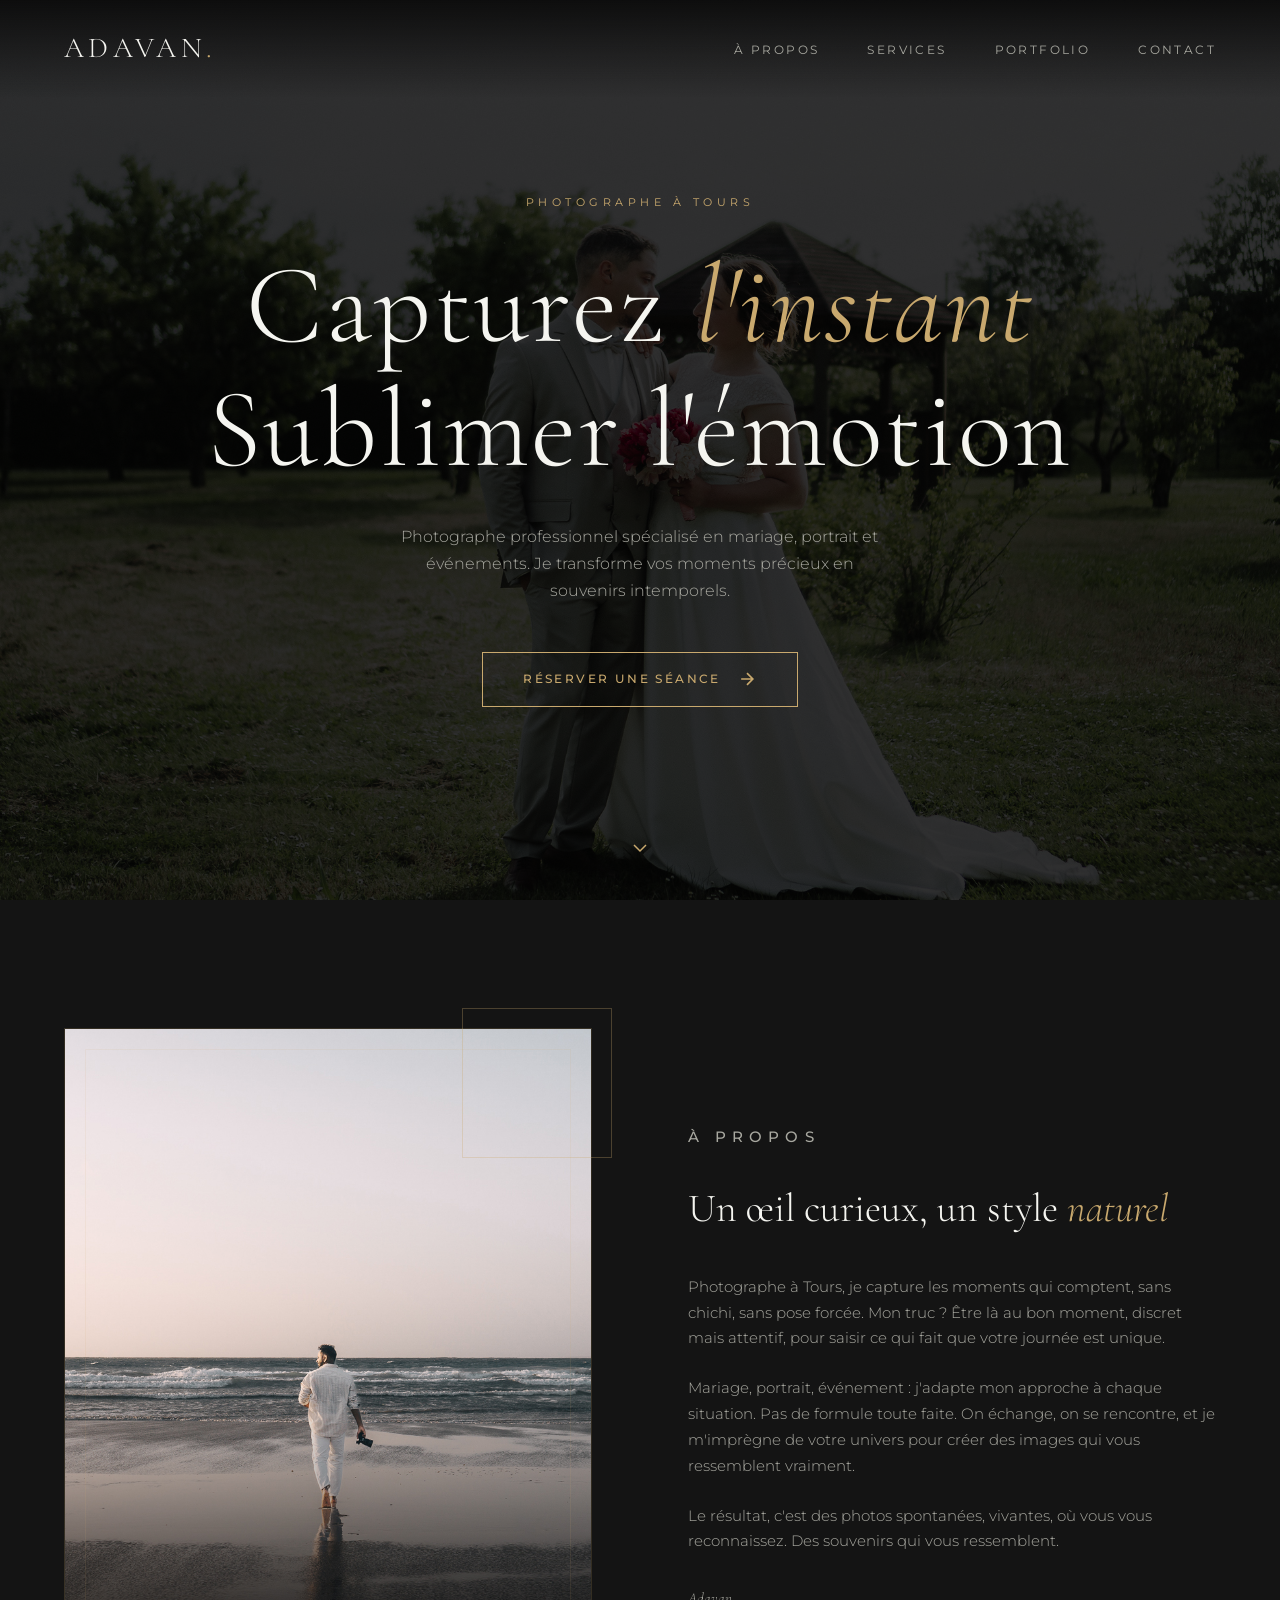
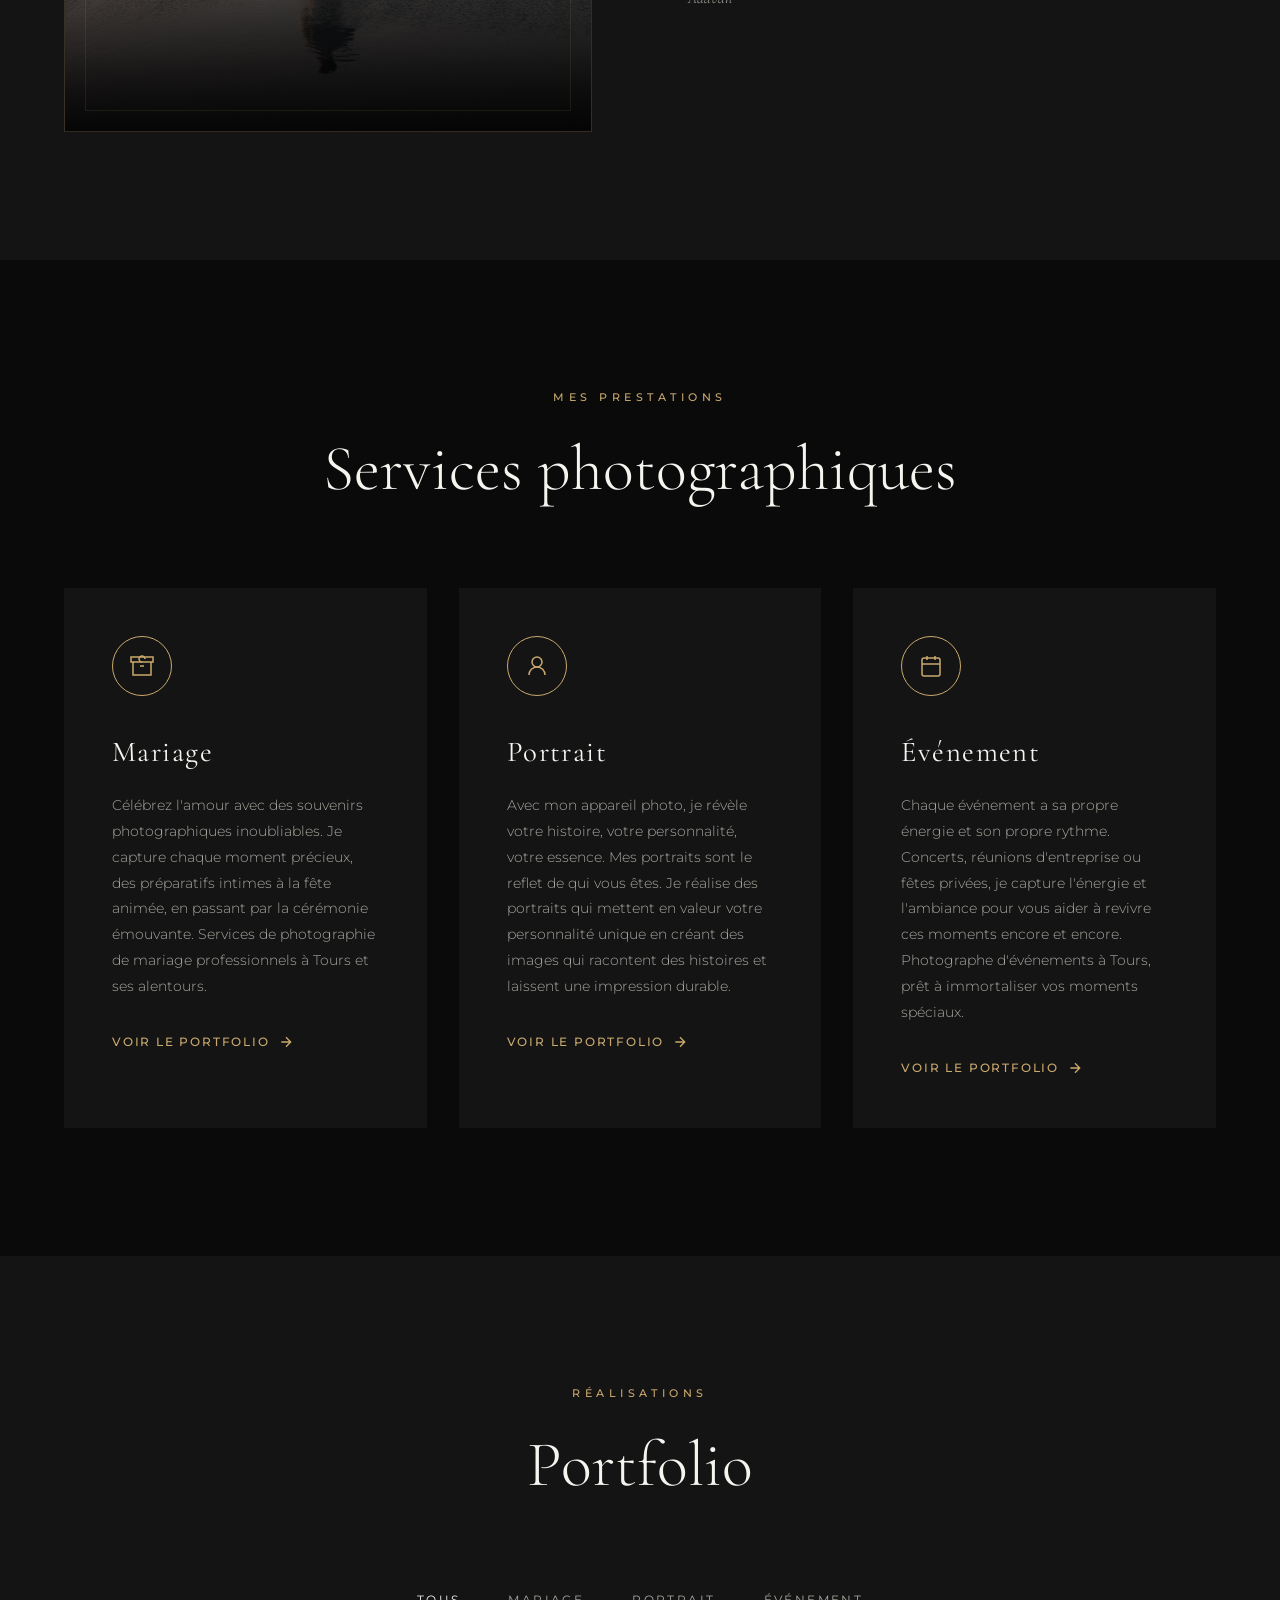
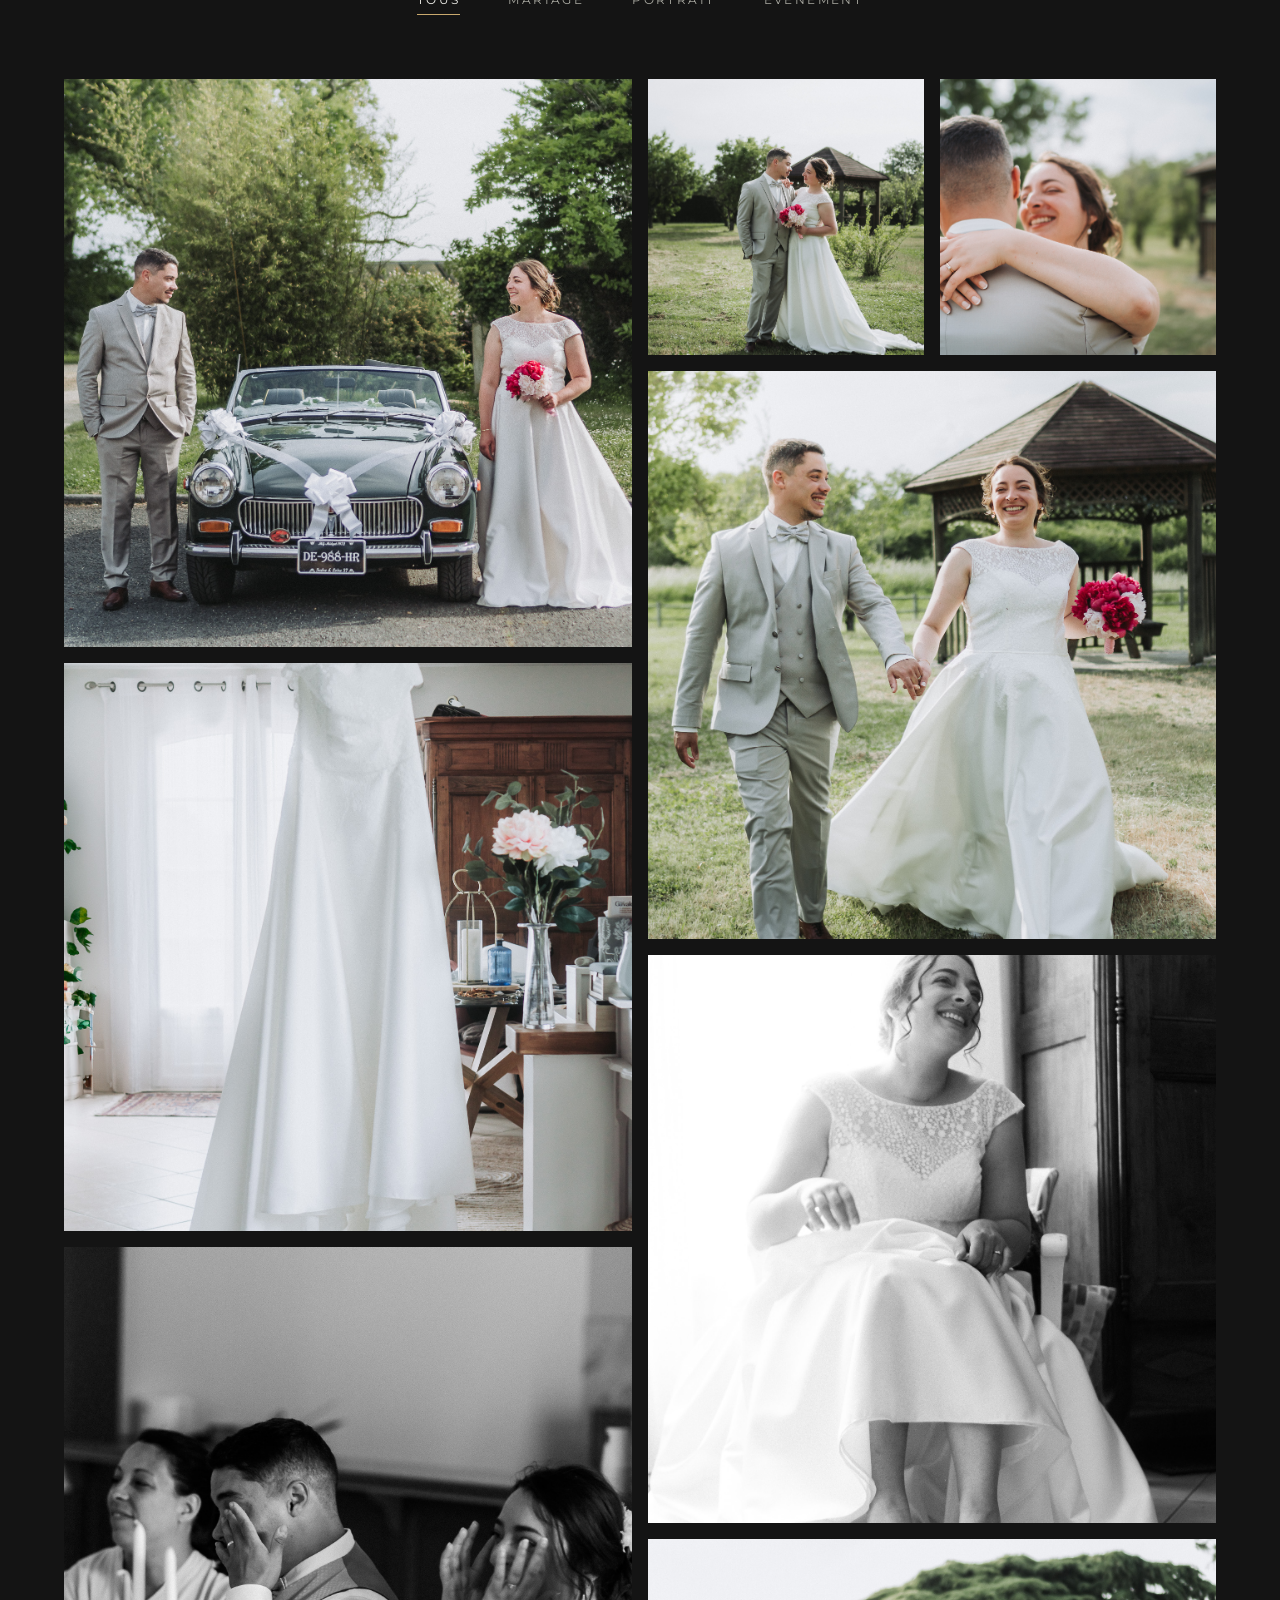
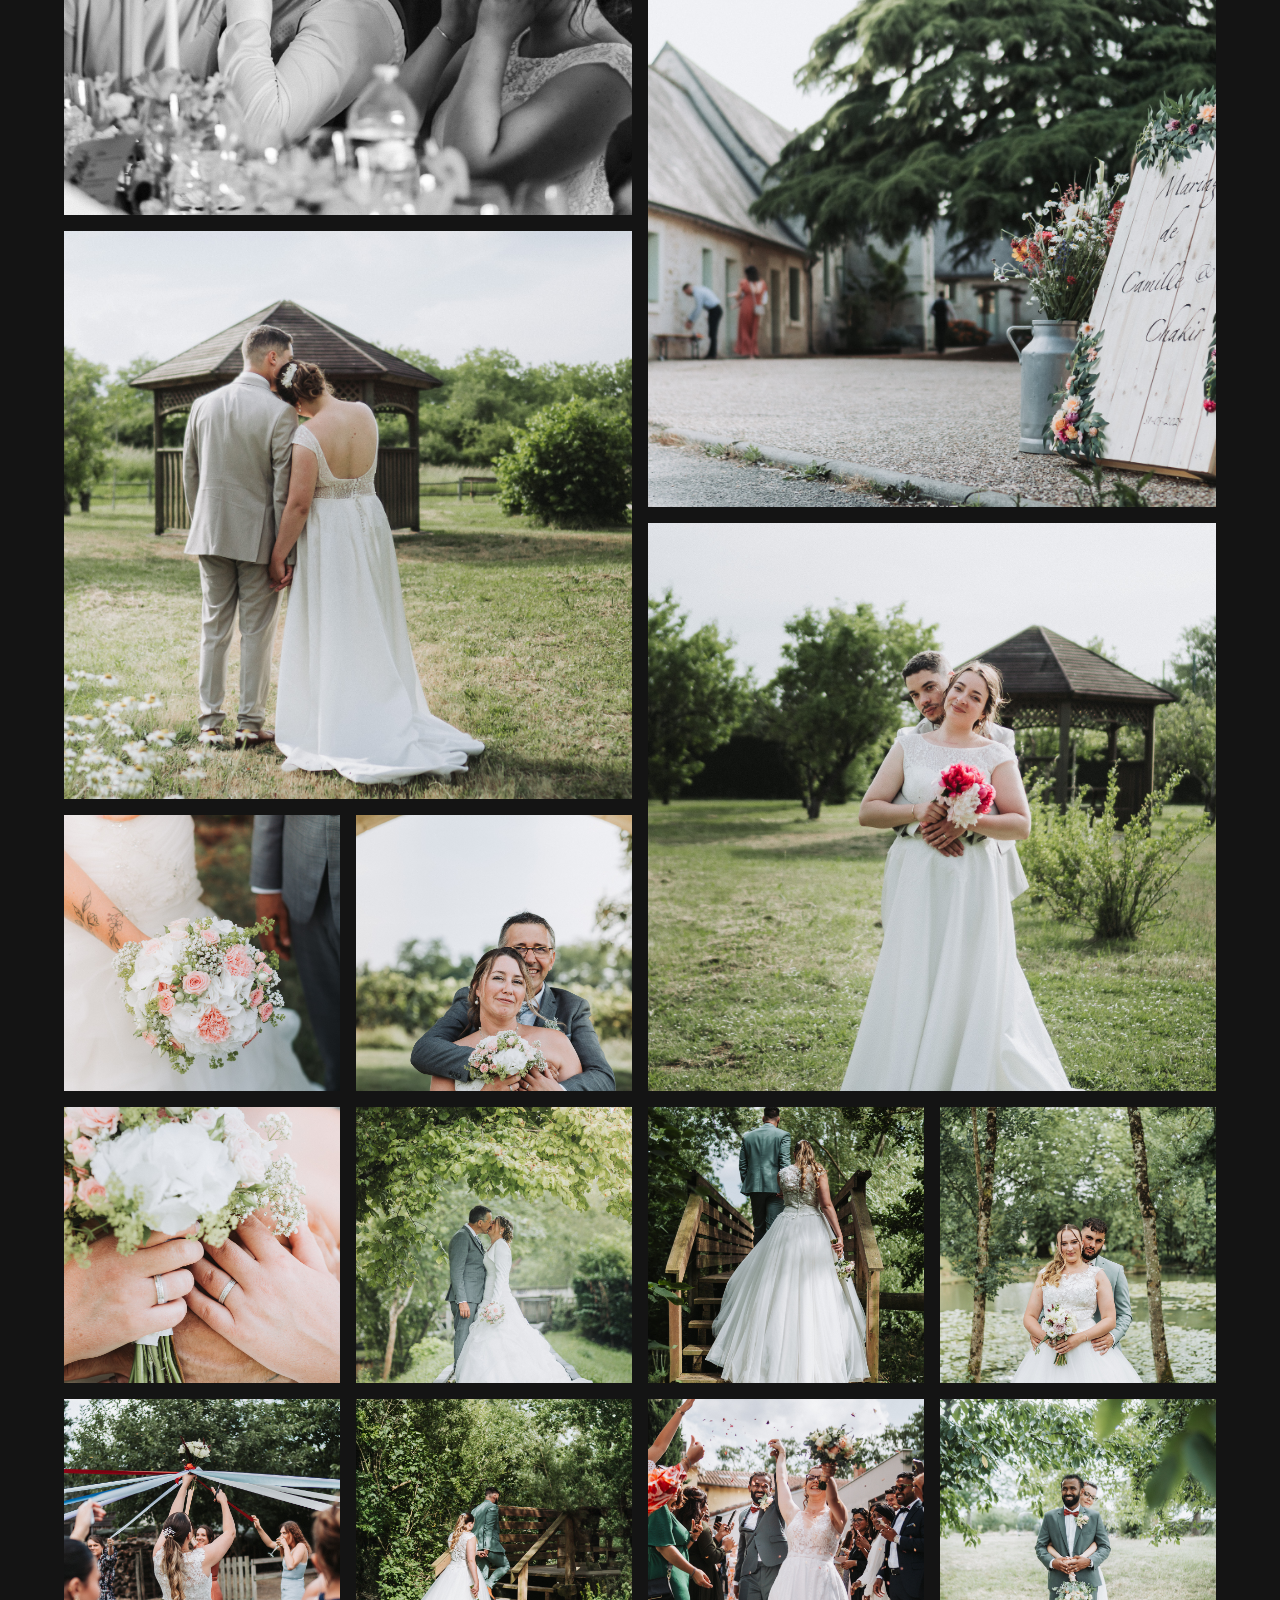
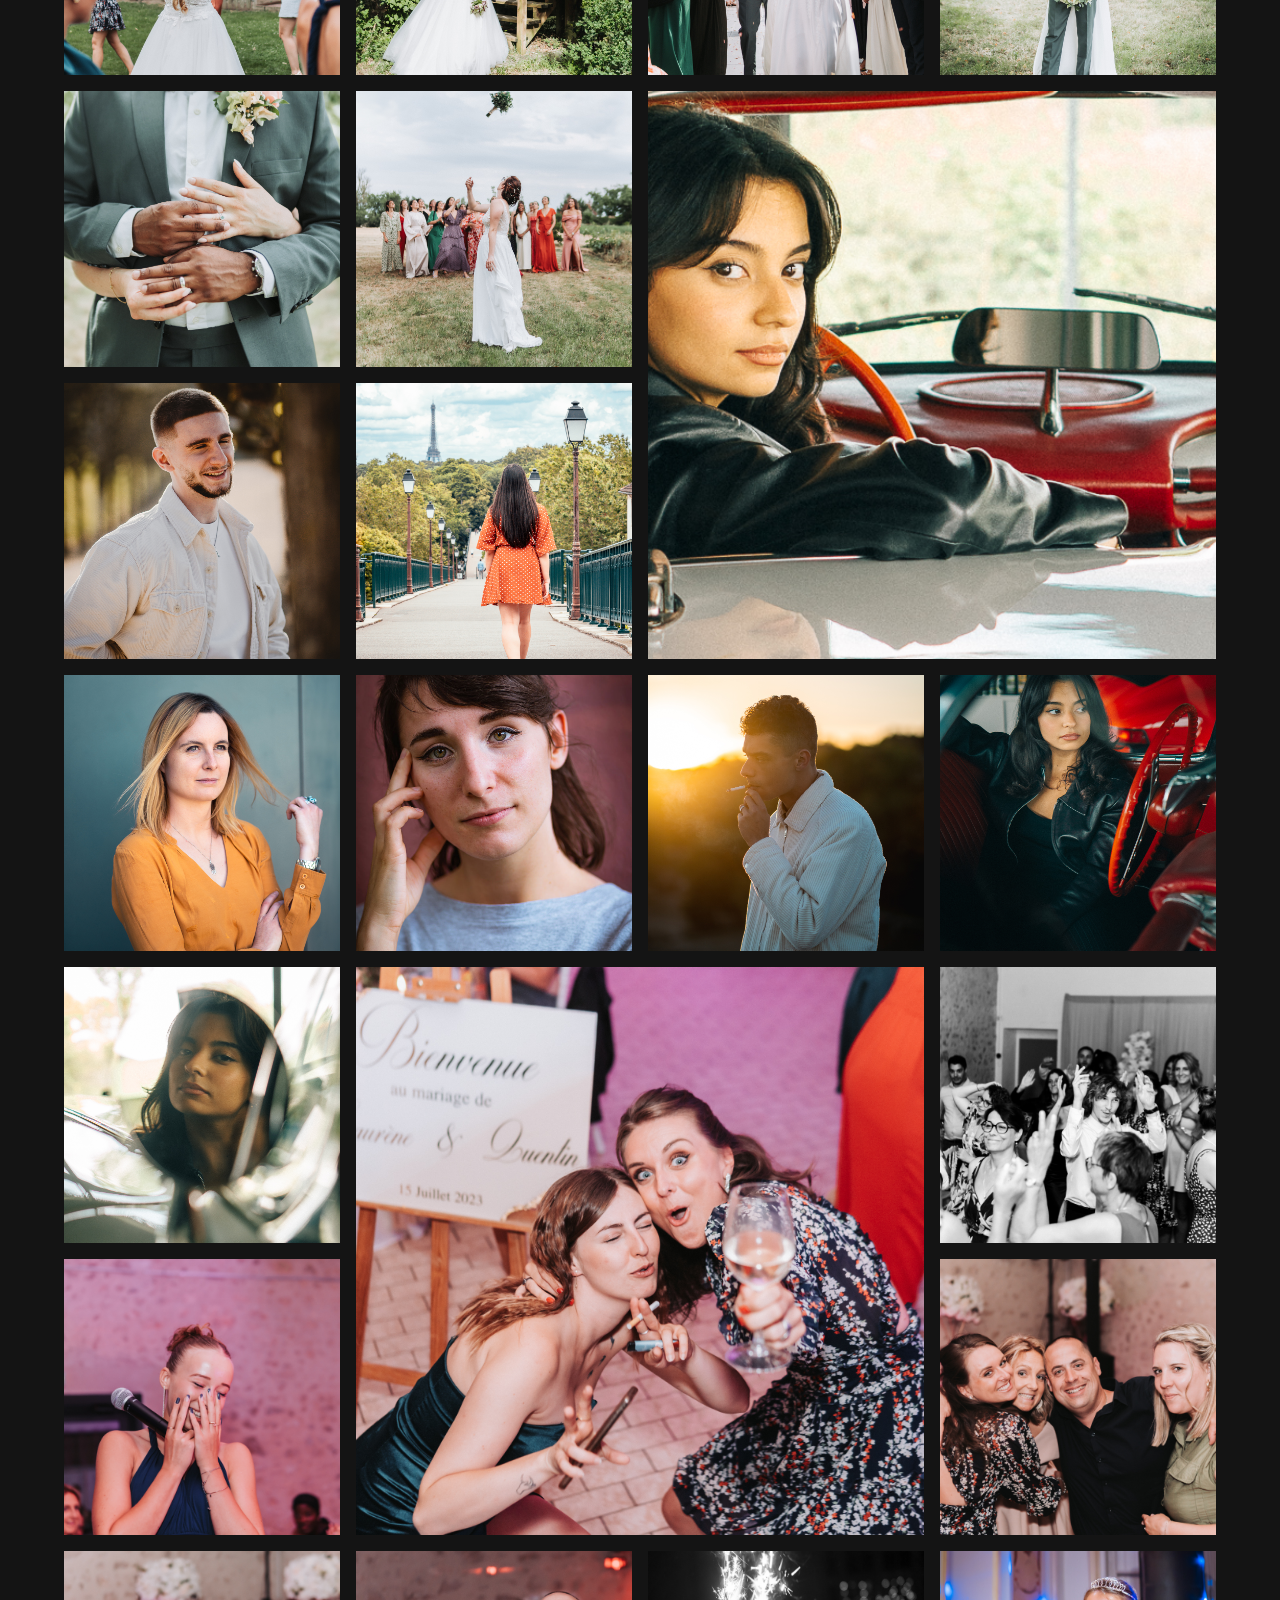
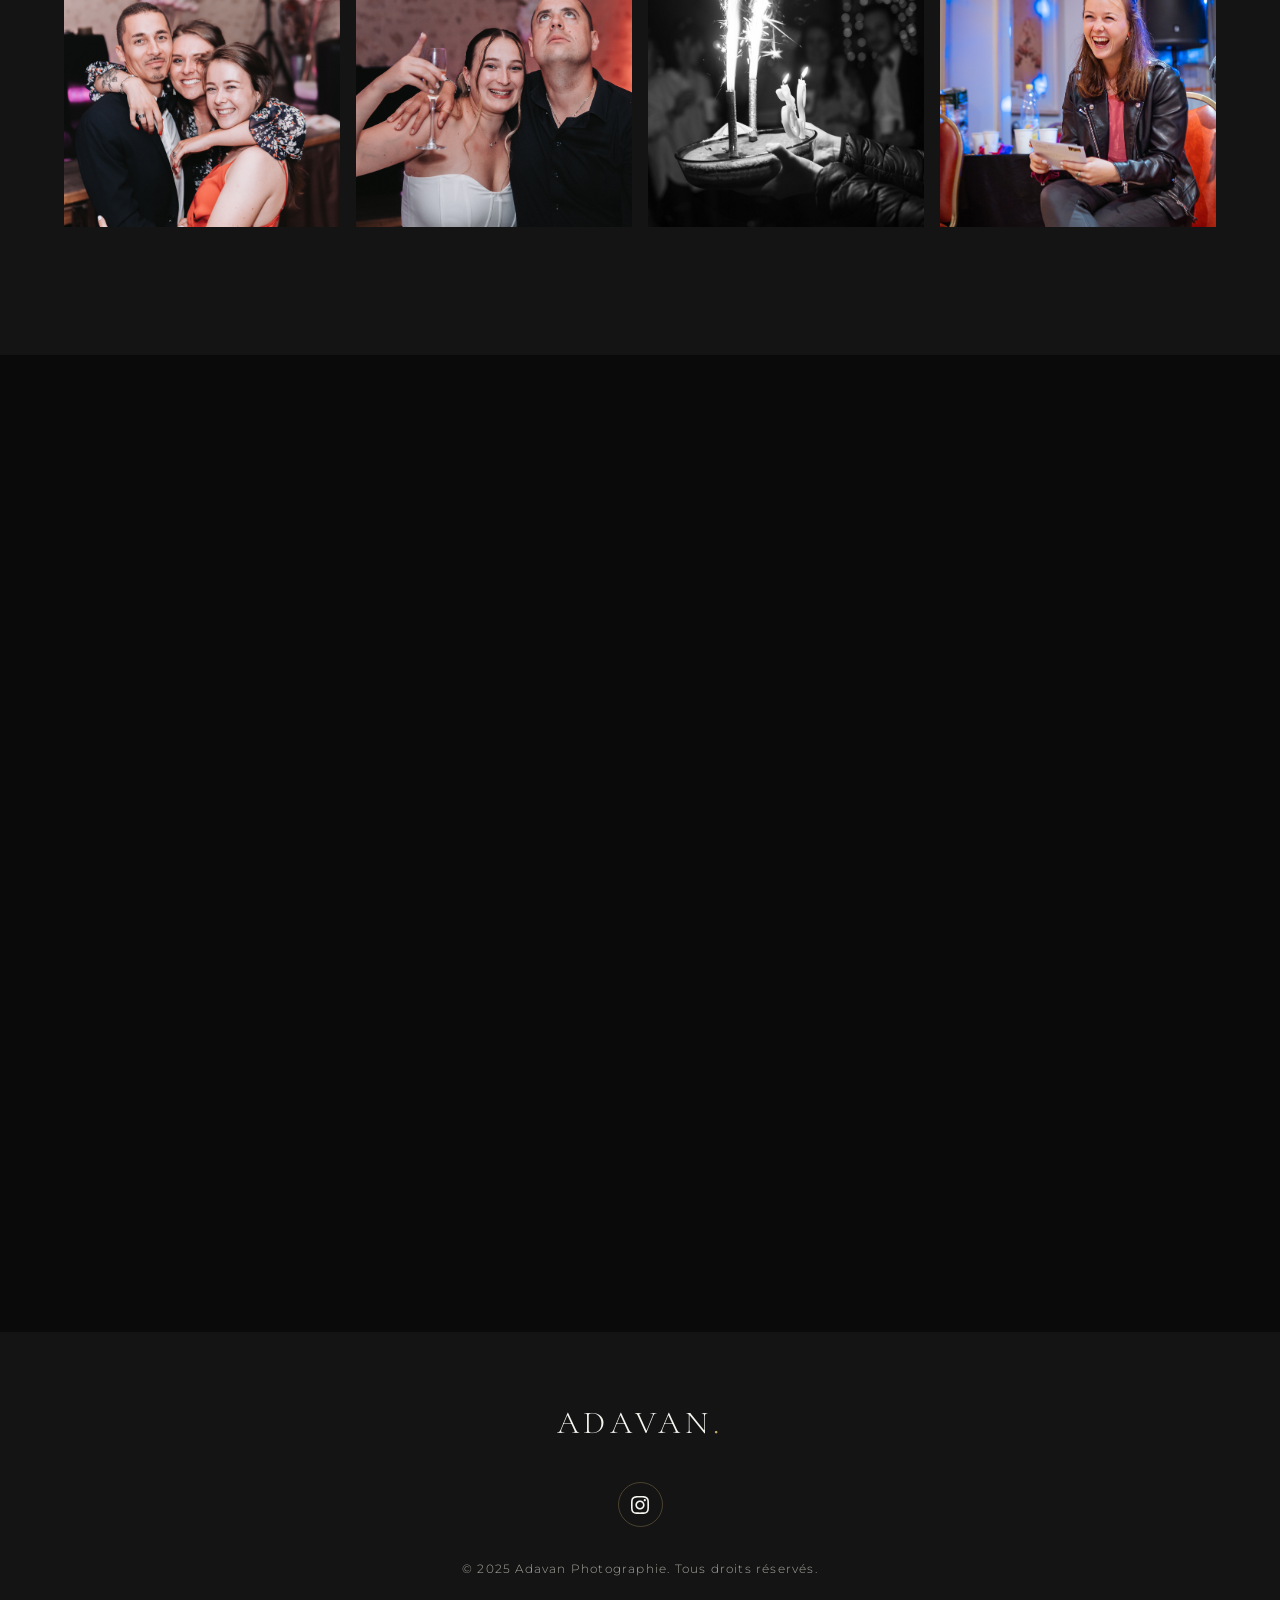
==== commit 9014beca: "Update index.html" ====
--- a/index.html
+++ b/index.html
@@ -174,6 +174,34 @@
             <span>Mariage</span>
             <h4>Camille & Chakir</h4>
         </div>
+    </div>
+    <div class="portfolio-item large" data-category="mariage">
+        <img loading="lazy" width="1638" height="2048" src="mariages/cc-10.jpg" alt="Mariage Camille et Chakir" style="width: 100%; height: 100%; object-fit: cover; position: absolute; inset: 0;">
+        <div class="portfolio-item-info">
+            <span>Mariage</span>
+            <h4>Camille & Chakir</h4>
+    </div>
+    </div>
+    <div class="portfolio-item large" data-category="mariage">
+        <img loading="lazy" width="1638" height="2048" src="mariages/cc-11.jpg" alt="Mariage Camille et Chakir" style="width: 100%; height: 100%; object-fit: cover; position: absolute; inset: 0;">
+        <div class="portfolio-item-info">
+            <span>Mariage</span>
+            <h4>Camille & Chakir</h4>
+    </div>
+    </div>
+    <div class="portfolio-item large" data-category="mariage">
+        <img loading="lazy" width="1638" height="2048" src="mariages/cc-12.jpg" alt="Mariage Camille et Chakir" style="width: 100%; height: 100%; object-fit: cover; position: absolute; inset: 0;">
+        <div class="portfolio-item-info">
+            <span>Mariage</span>
+            <h4>Camille & Chakir</h4>
+    </div>
+    </div>
+    <div class="portfolio-item large" data-category="mariage">
+        <img loading="lazy" width="1638" height="2048" src="mariages/cc-13.jpg" alt="Mariage Camille et Chakir" style="width: 100%; height: 100%; object-fit: cover; position: absolute; inset: 0;">
+        <div class="portfolio-item-info">
+            <span>Mariage</span>
+            <h4>Camille & Chakir</h4>
+    </div>
     </div>
     <div class="portfolio-item large" data-category="mariage">
         <img loading="lazy" width="2048" height="1365" src="mariages/cc-8.jpg" alt="Mariage Camille et Chakir" style="width: 100%; height: 100%; object-fit: cover; position: absolute; inset: 0;">
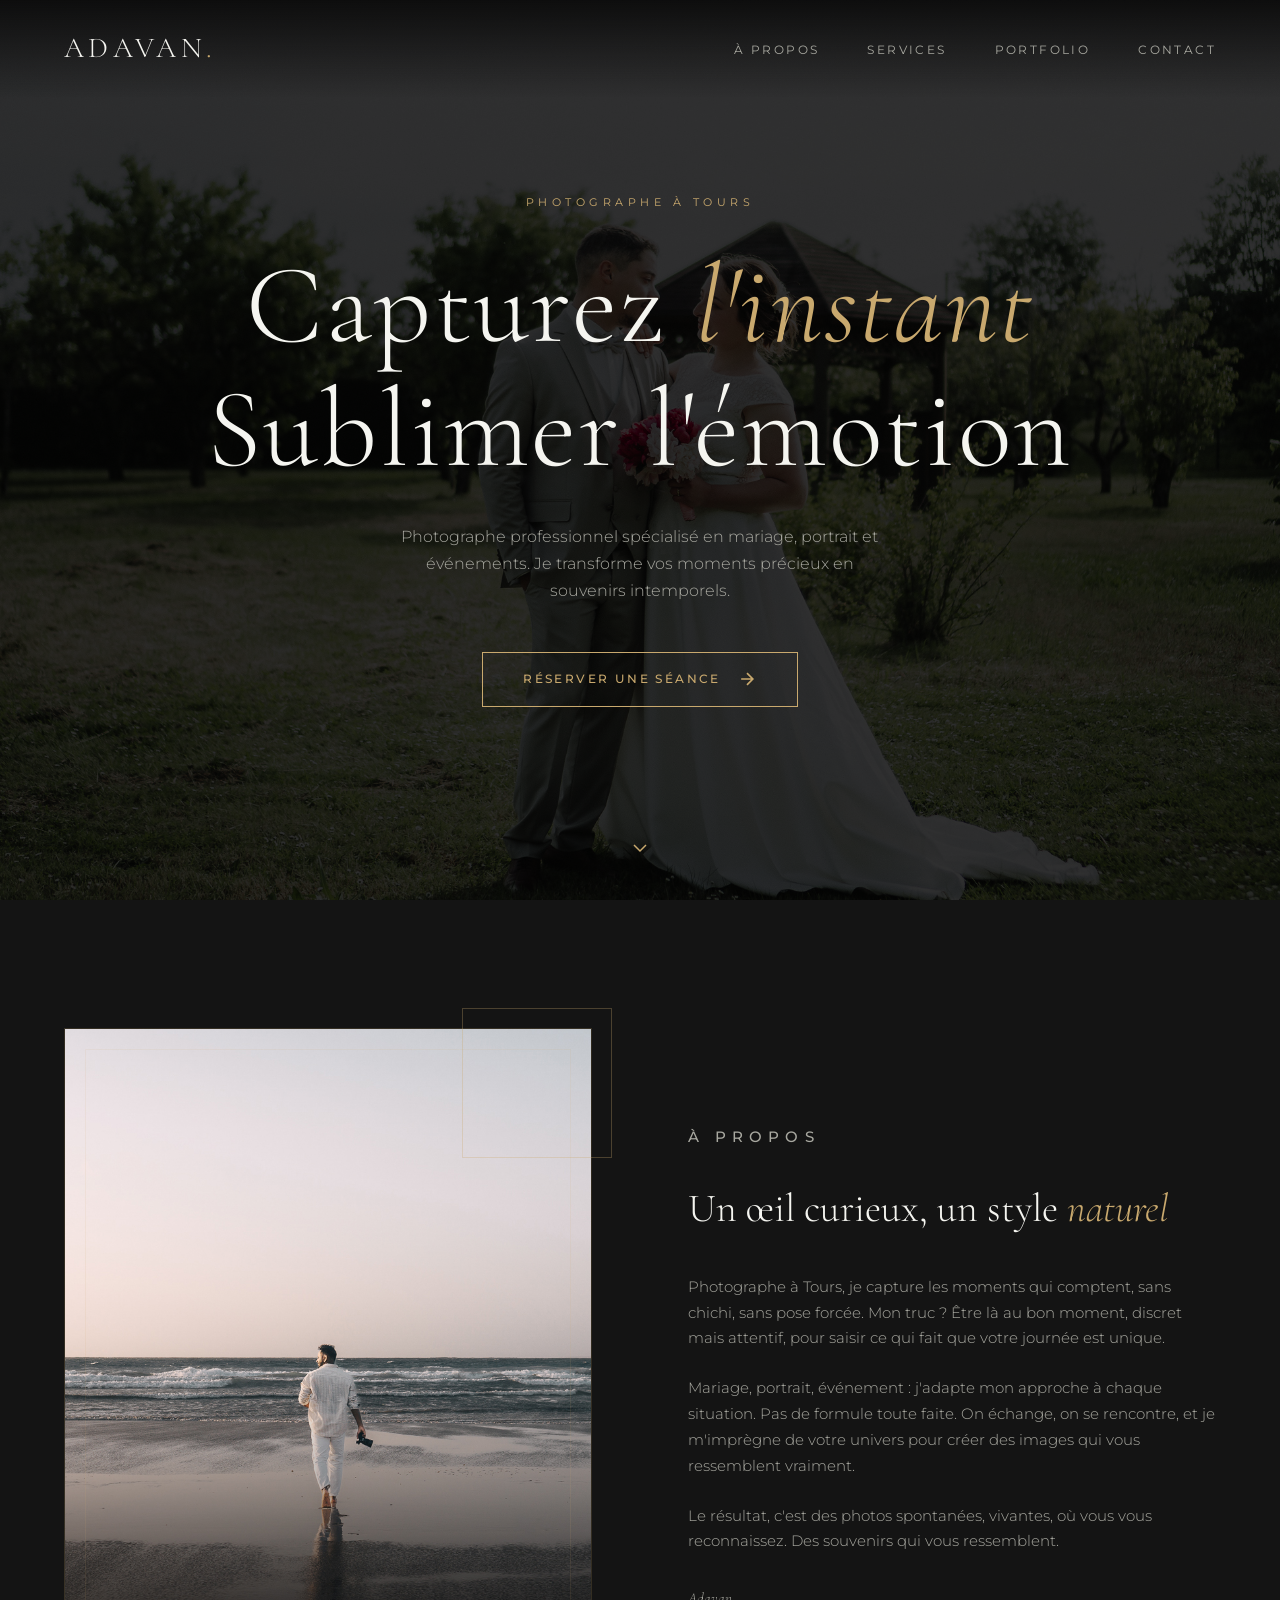
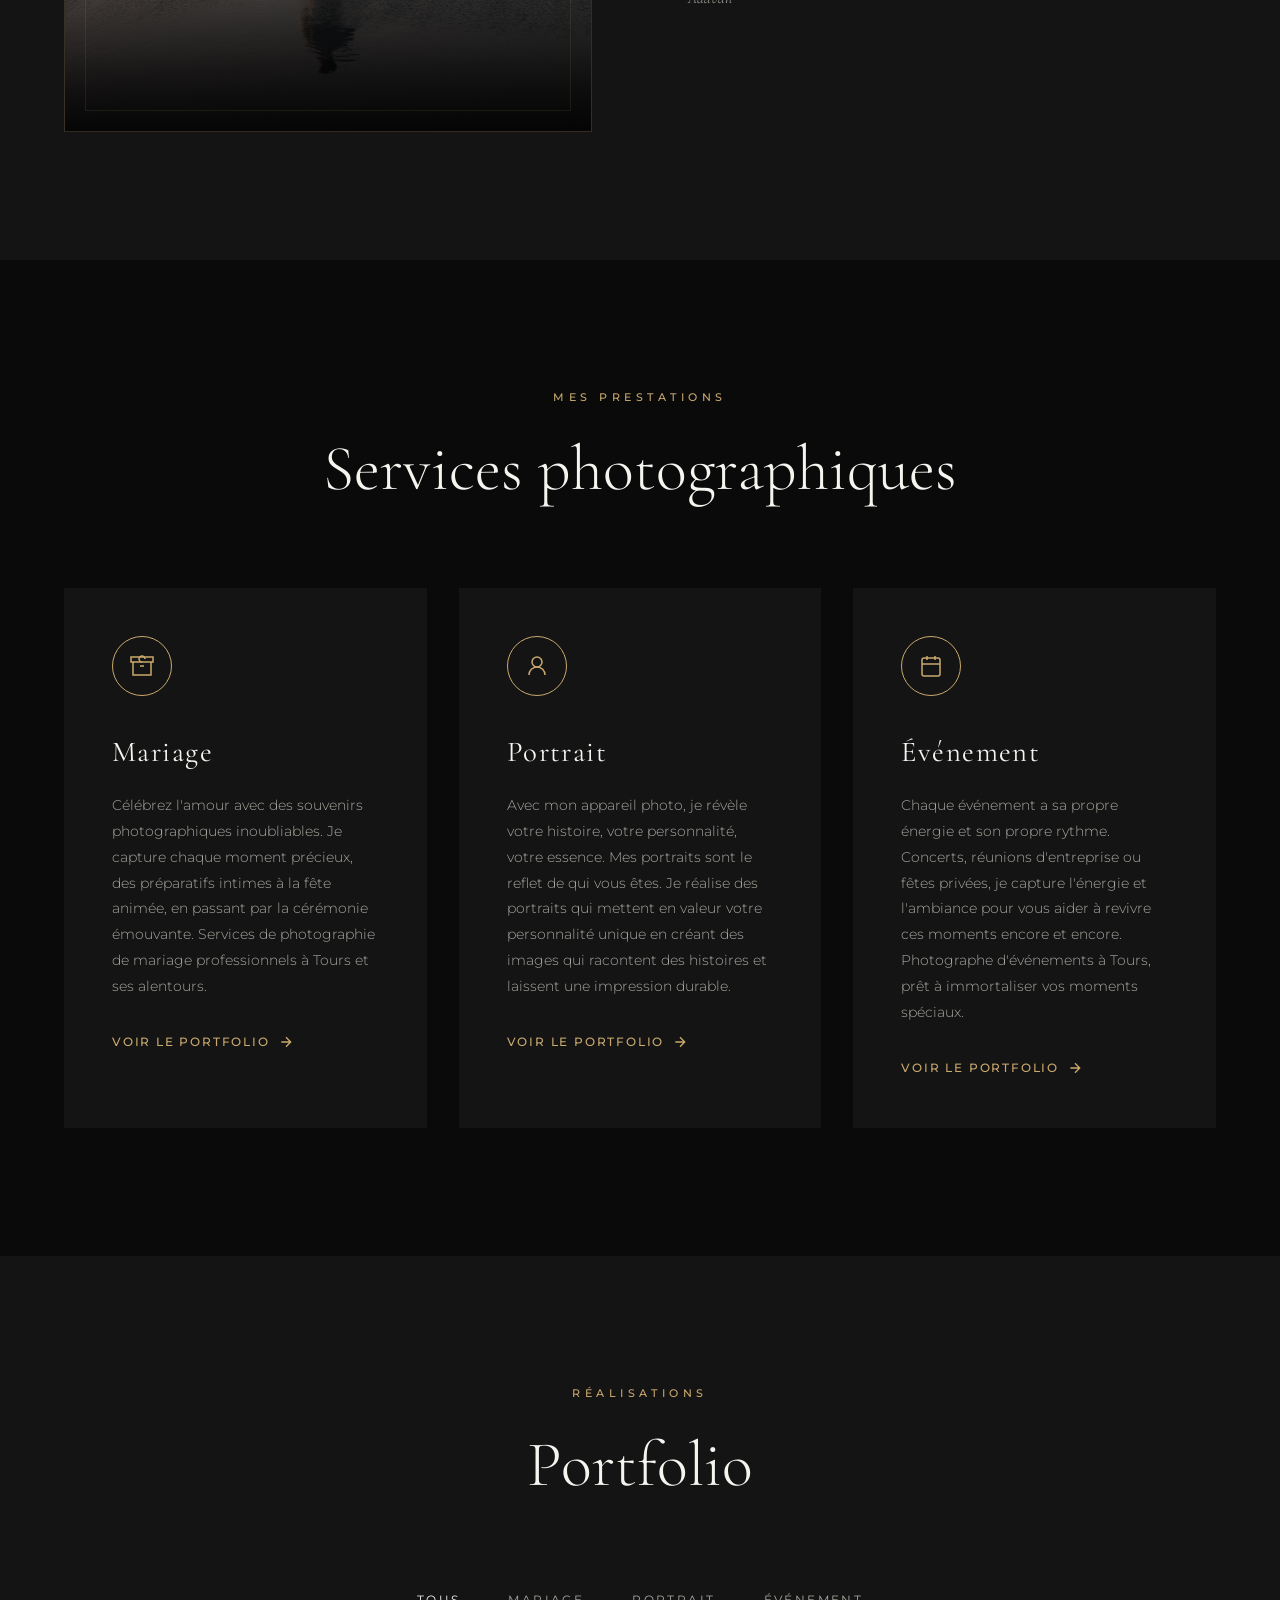
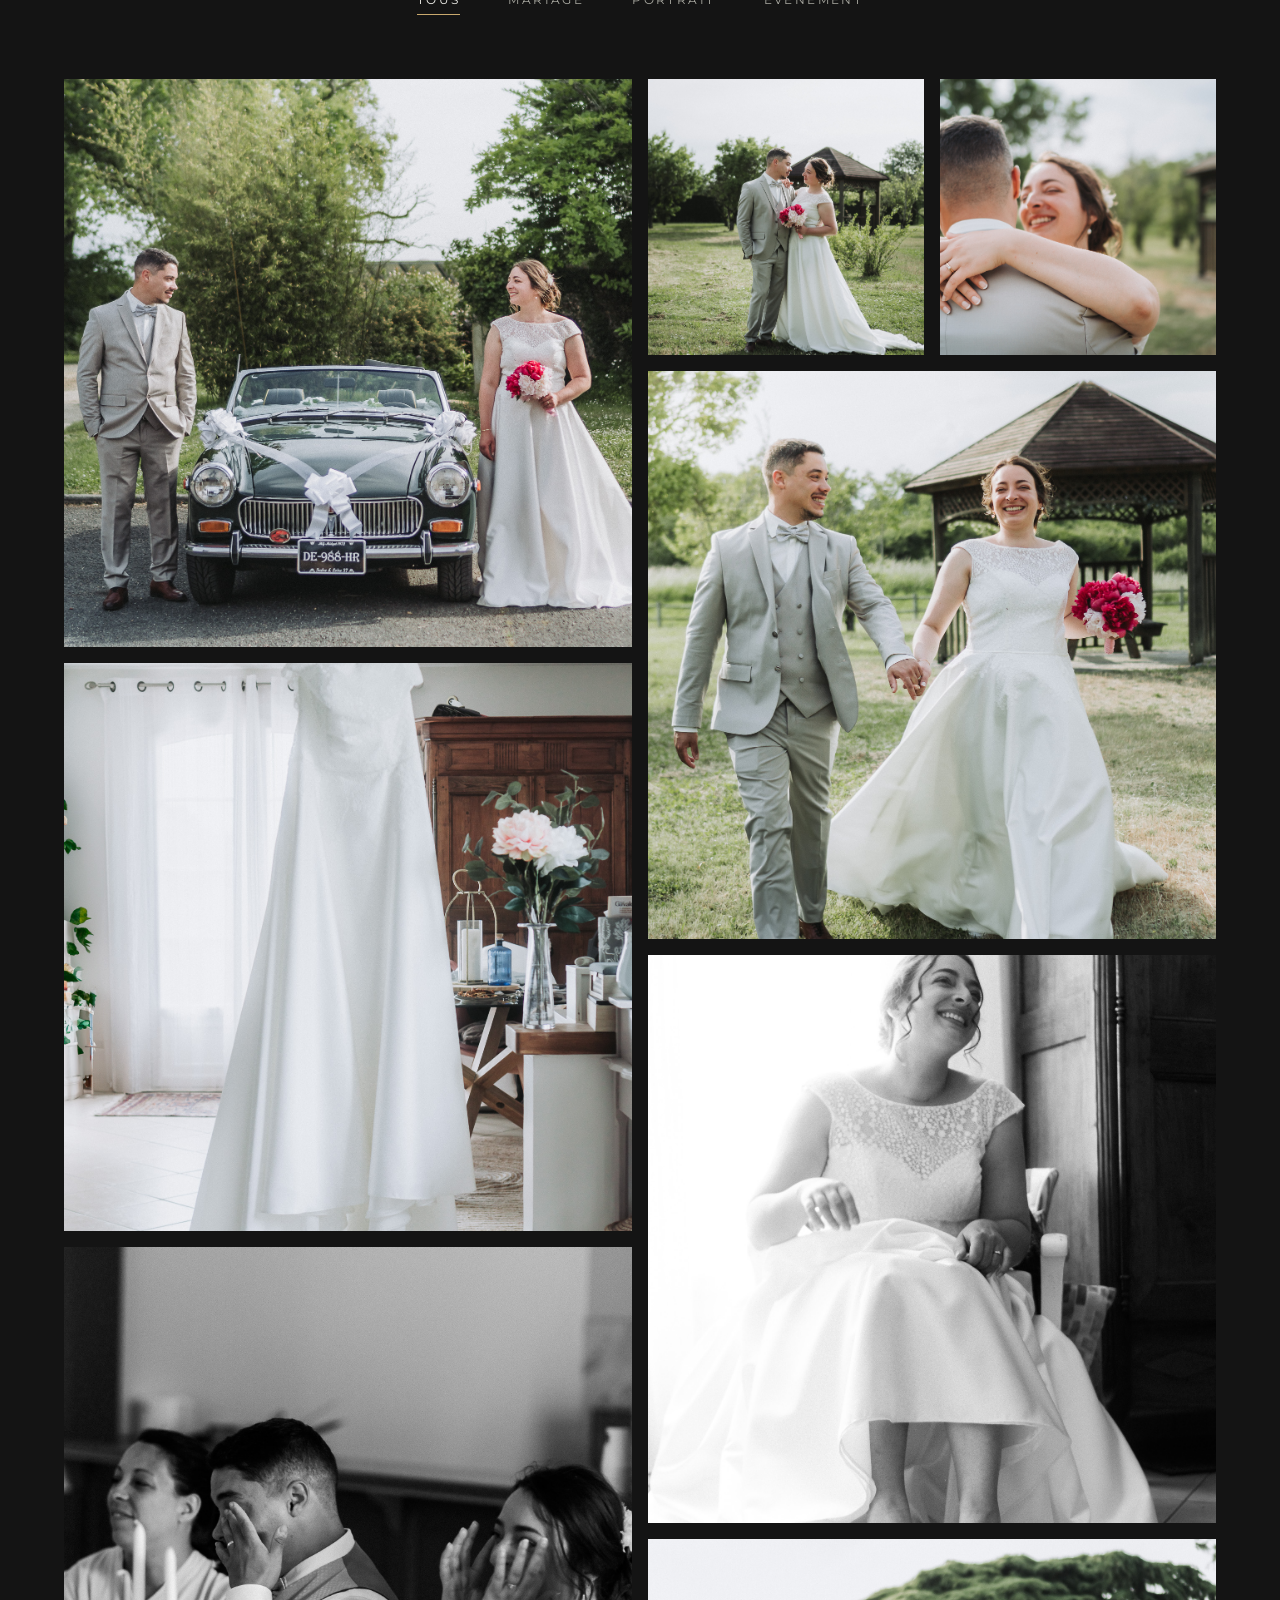
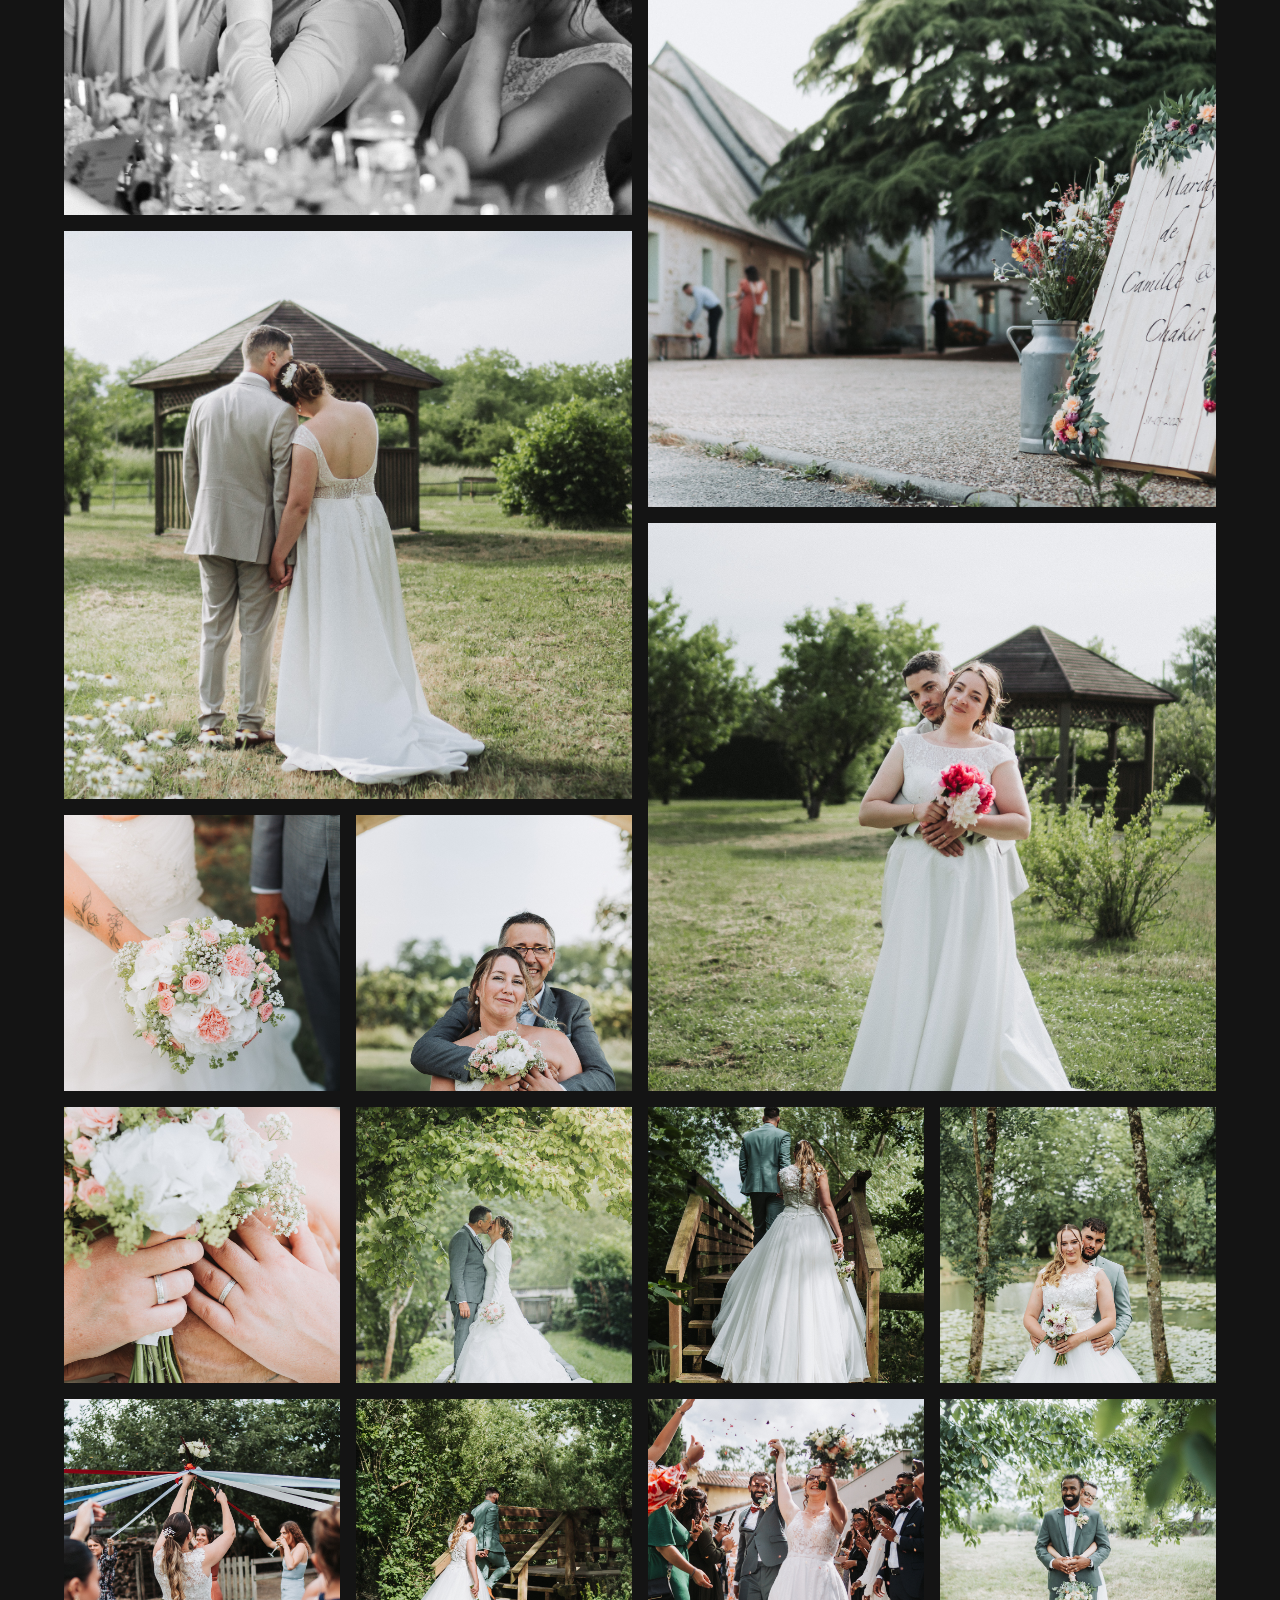
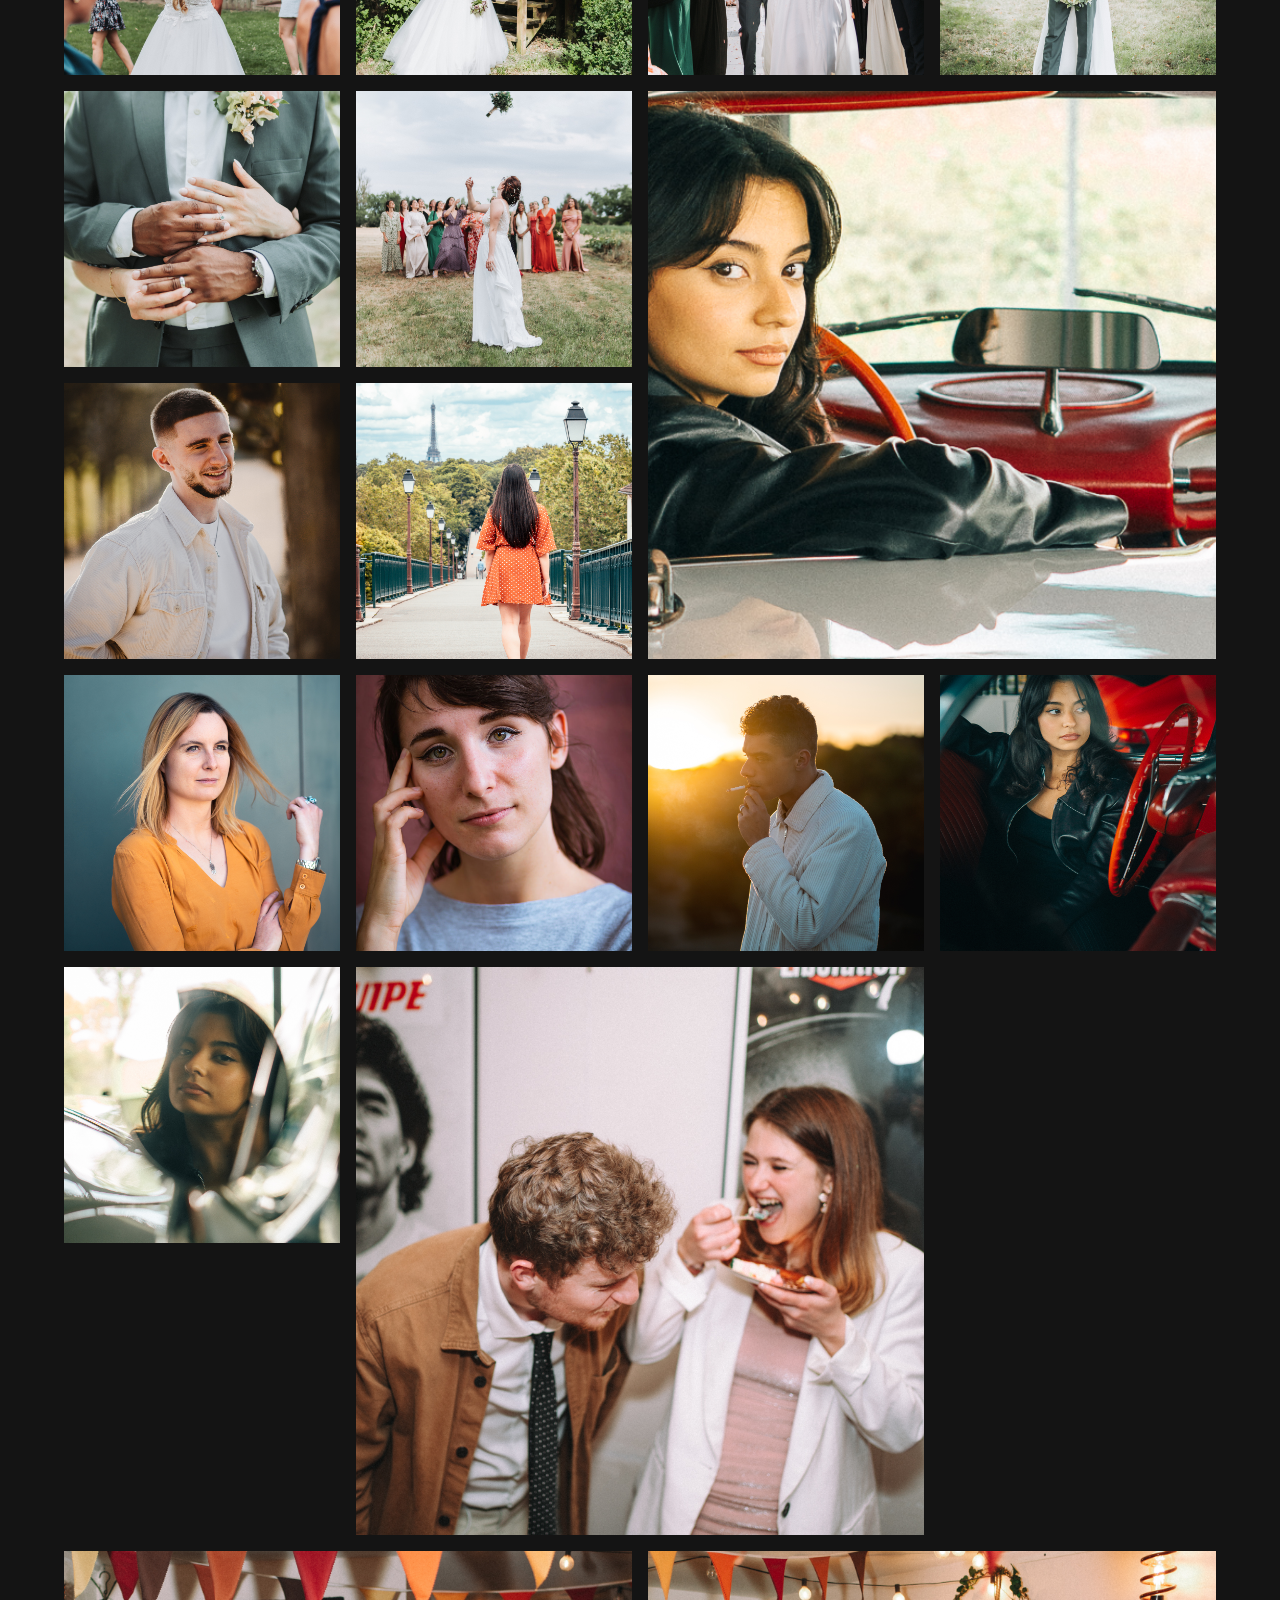
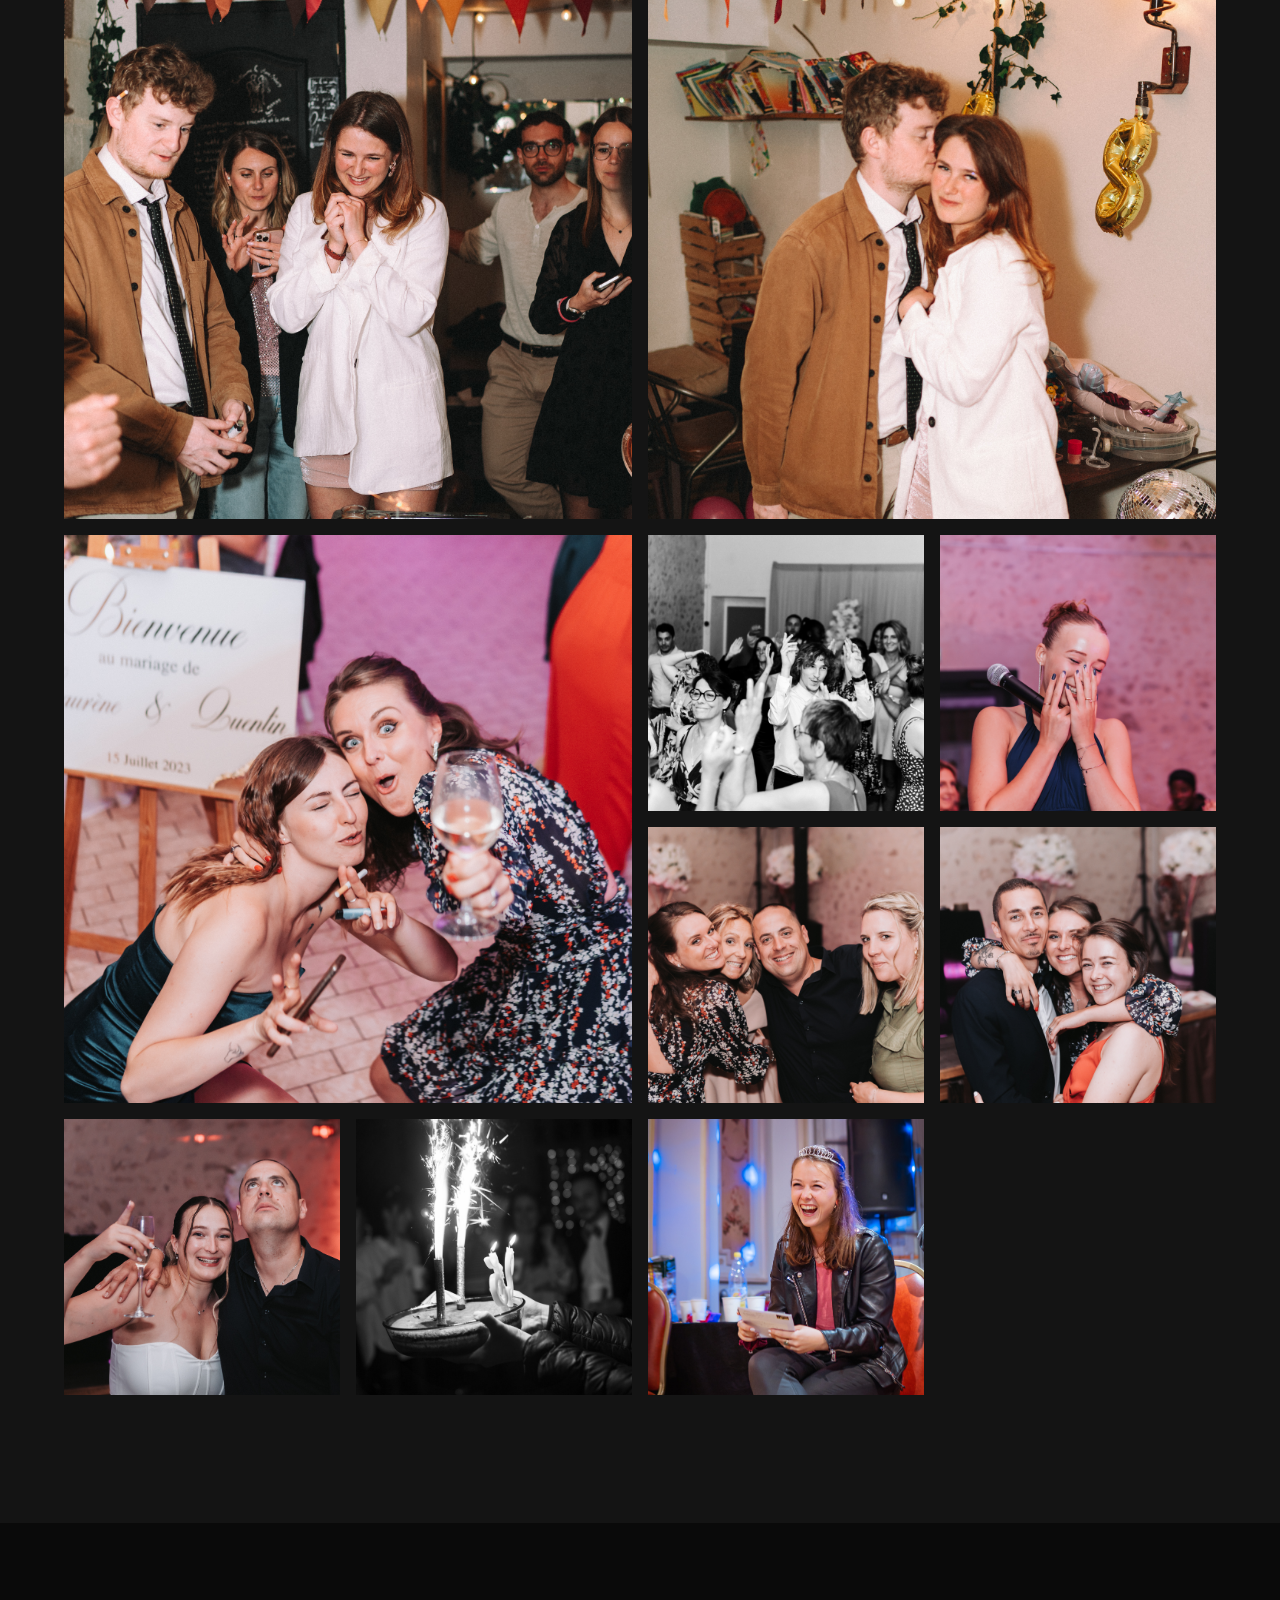
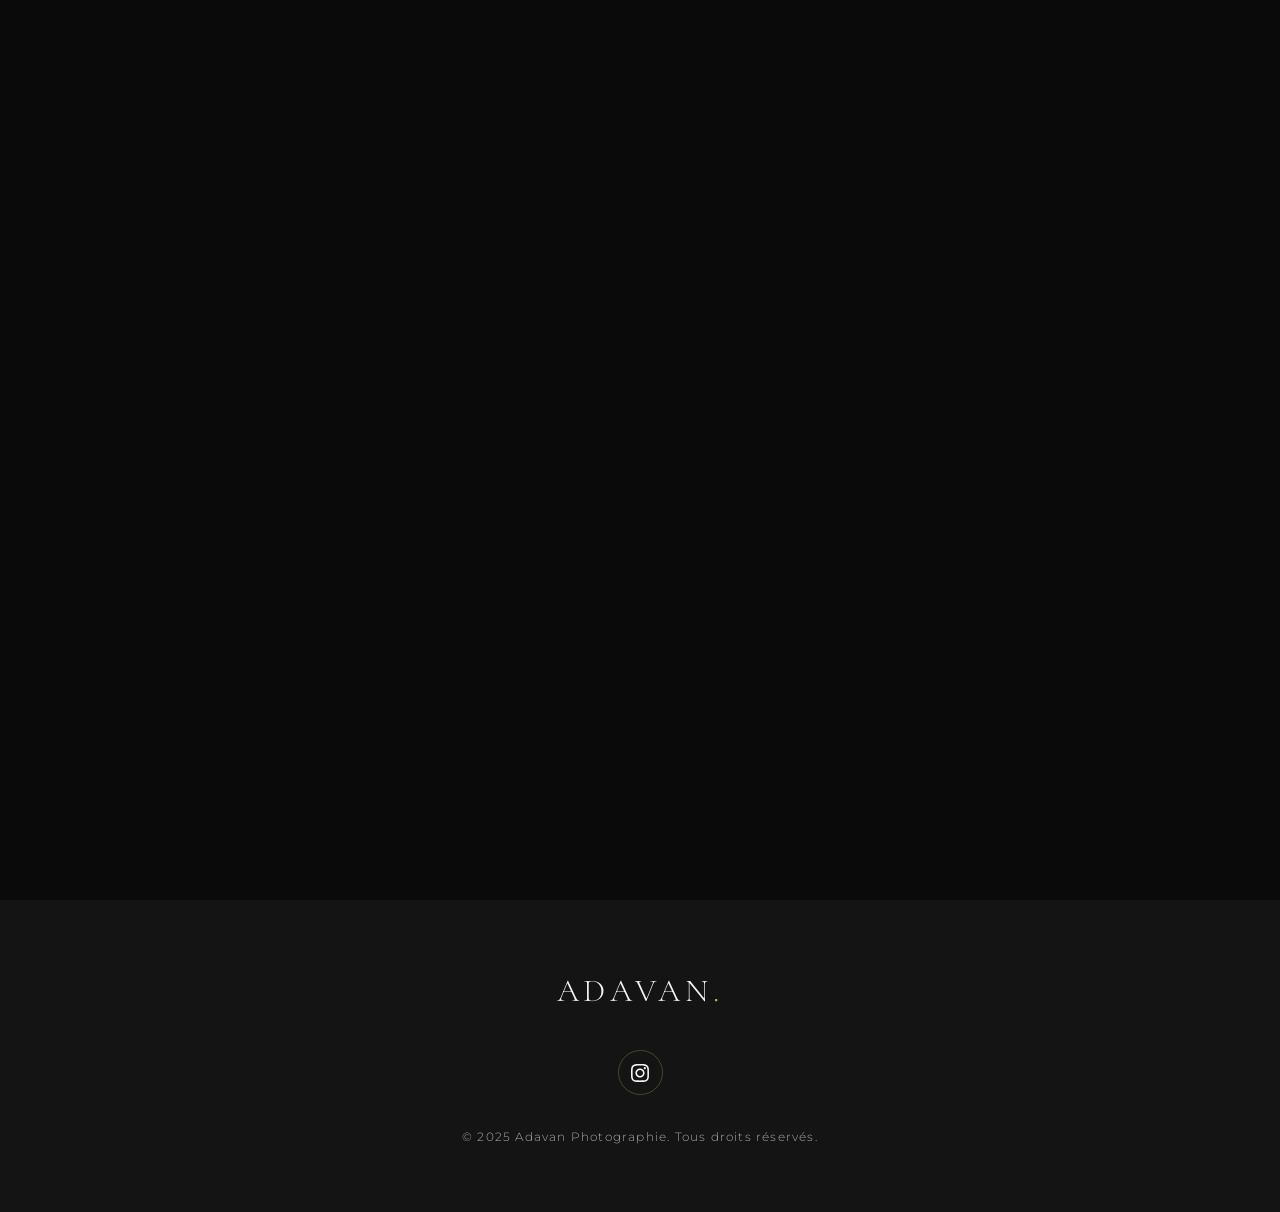
==== commit aef739f8: "Update index.html" ====
--- a/index.html
+++ b/index.html
@@ -361,6 +361,27 @@
     </div>
 
     <!-- ÉVÉNEMENTS -->
+     <div class="portfolio-item large" data-category="evenement">
+        <img loading="lazy" width="2160" height="1440" src="events/d-1.jpg" alt="Événement" style="width: 100%; height: 100%; object-fit: cover; position: absolute; inset: 0;">
+        <div class="portfolio-item-info">
+            <span>Événement</span>
+            <h4>Reportage événement</h4>
+        </div>
+    </div>
+    <div class="portfolio-item large" data-category="evenement">
+        <img loading="lazy" width="2160" height="1440" src="events/d-2.jpg" alt="Événement" style="width: 100%; height: 100%; object-fit: cover; position: absolute; inset: 0;">
+        <div class="portfolio-item-info">
+            <span>Événement</span>
+            <h4>Reportage événement</h4>
+        </div>
+    </div>
+    <div class="portfolio-item large" data-category="evenement">
+        <img loading="lazy" width="2160" height="1440" src="events/d-3.jpg" alt="Événement" style="width: 100%; height: 100%; object-fit: cover; position: absolute; inset: 0;">
+        <div class="portfolio-item-info">
+            <span>Événement</span>
+            <h4>Reportage événement</h4>
+        </div>
+    </div>
     <div class="portfolio-item large" data-category="evenement">
         <img loading="lazy" width="2160" height="1440" src="events/1.jpg" alt="Événement" style="width: 100%; height: 100%; object-fit: cover; position: absolute; inset: 0;">
         <div class="portfolio-item-info">
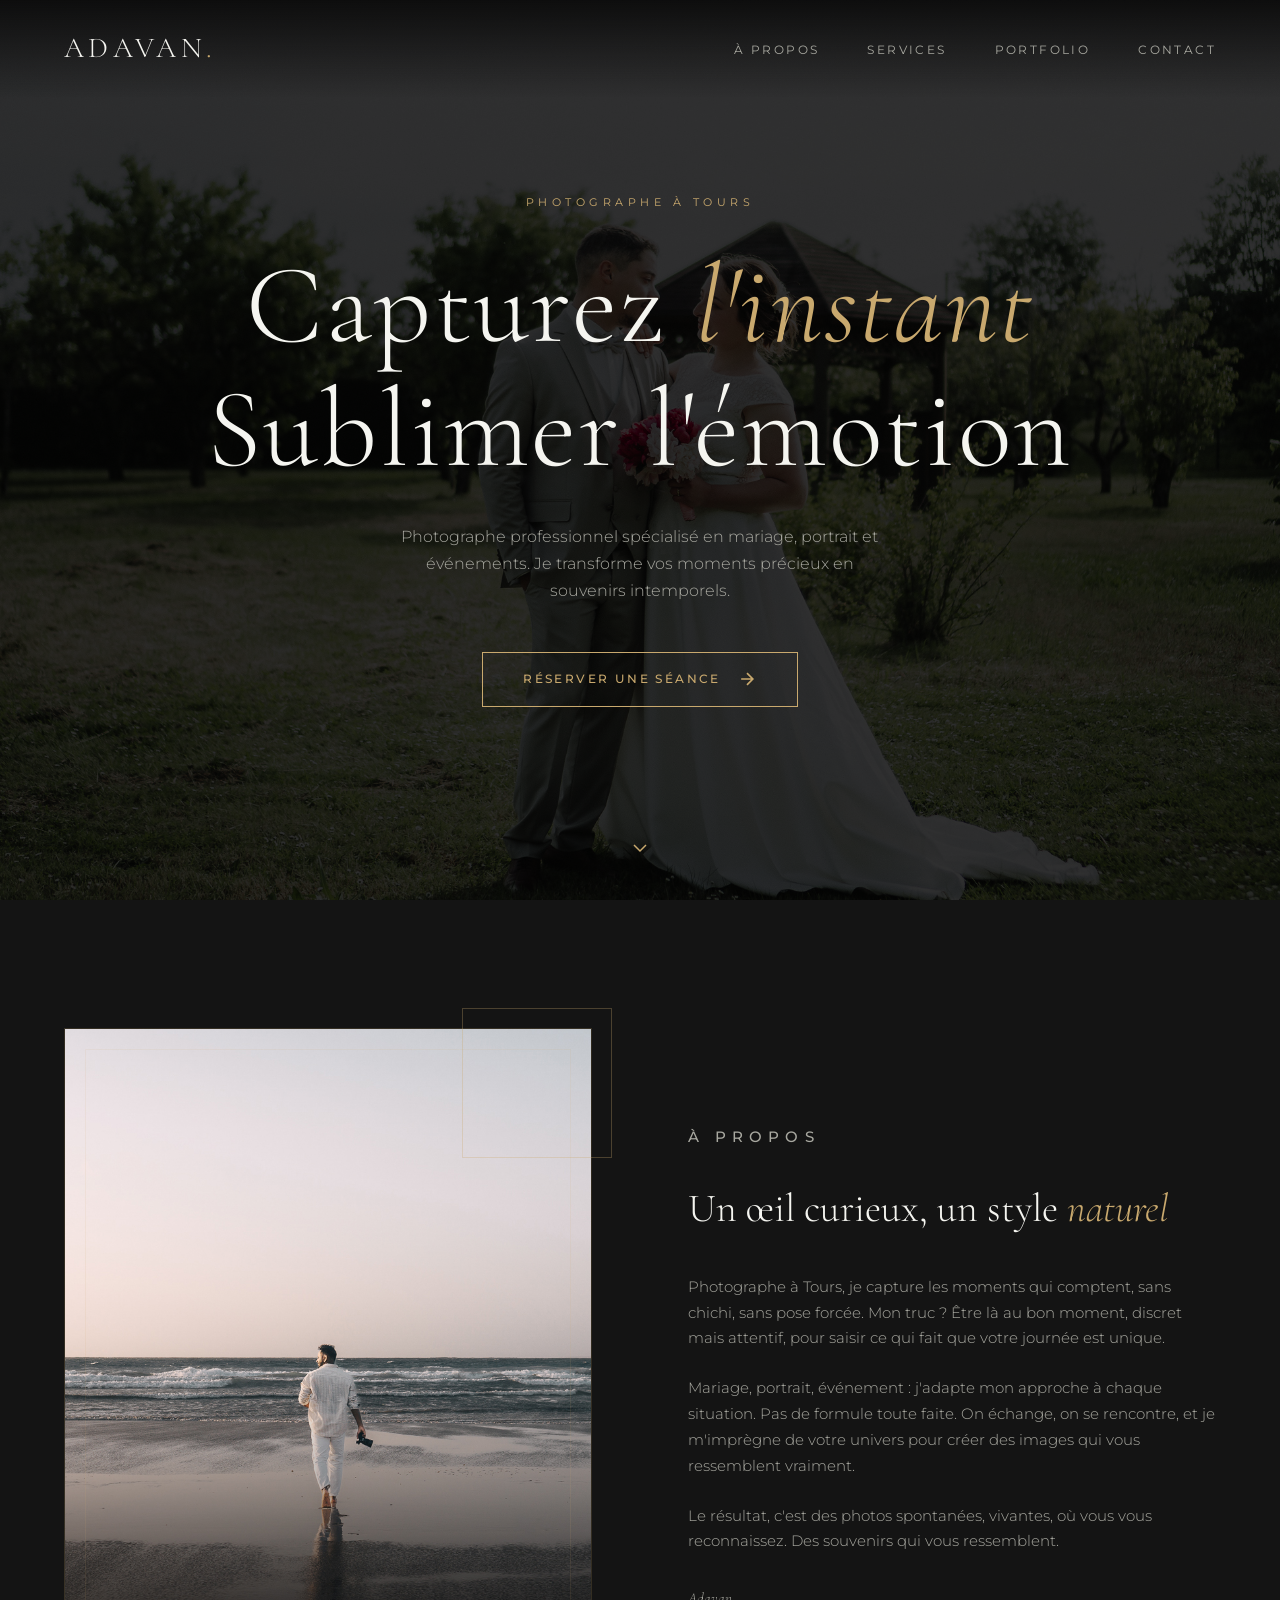
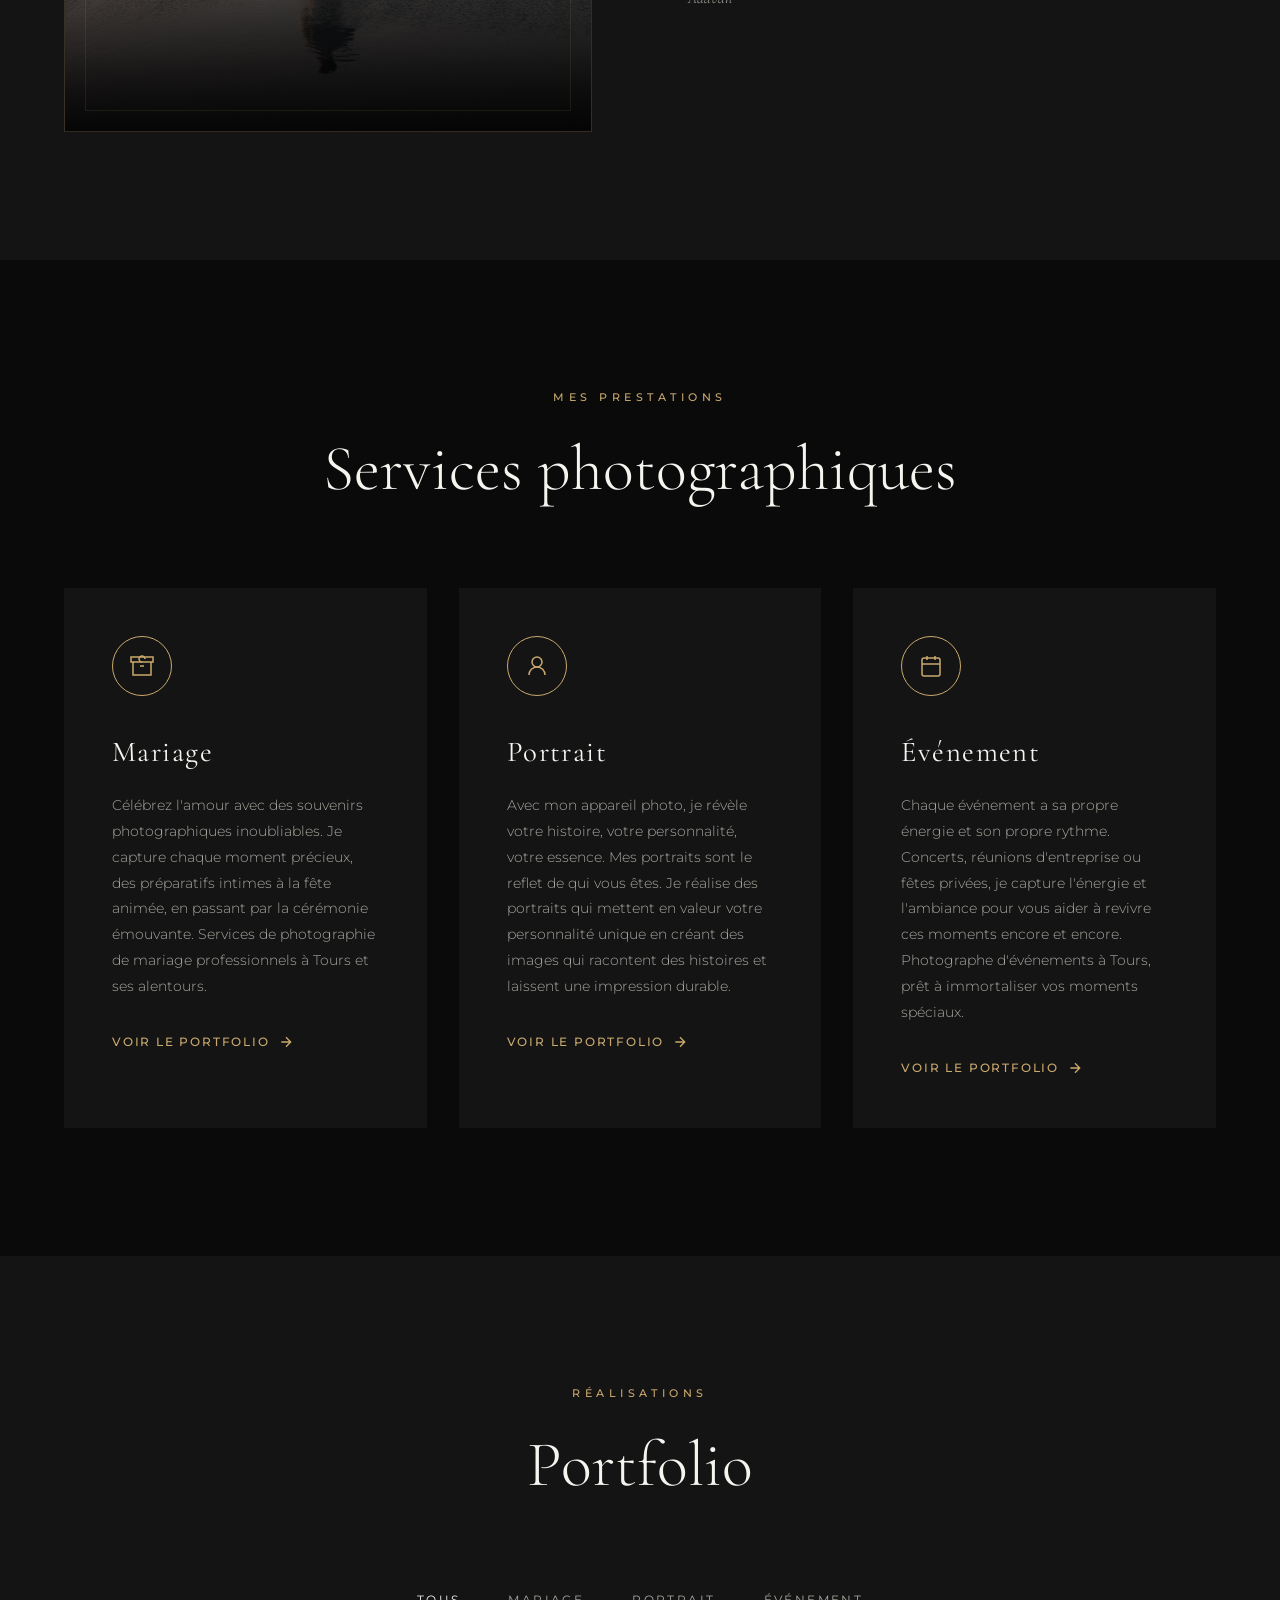
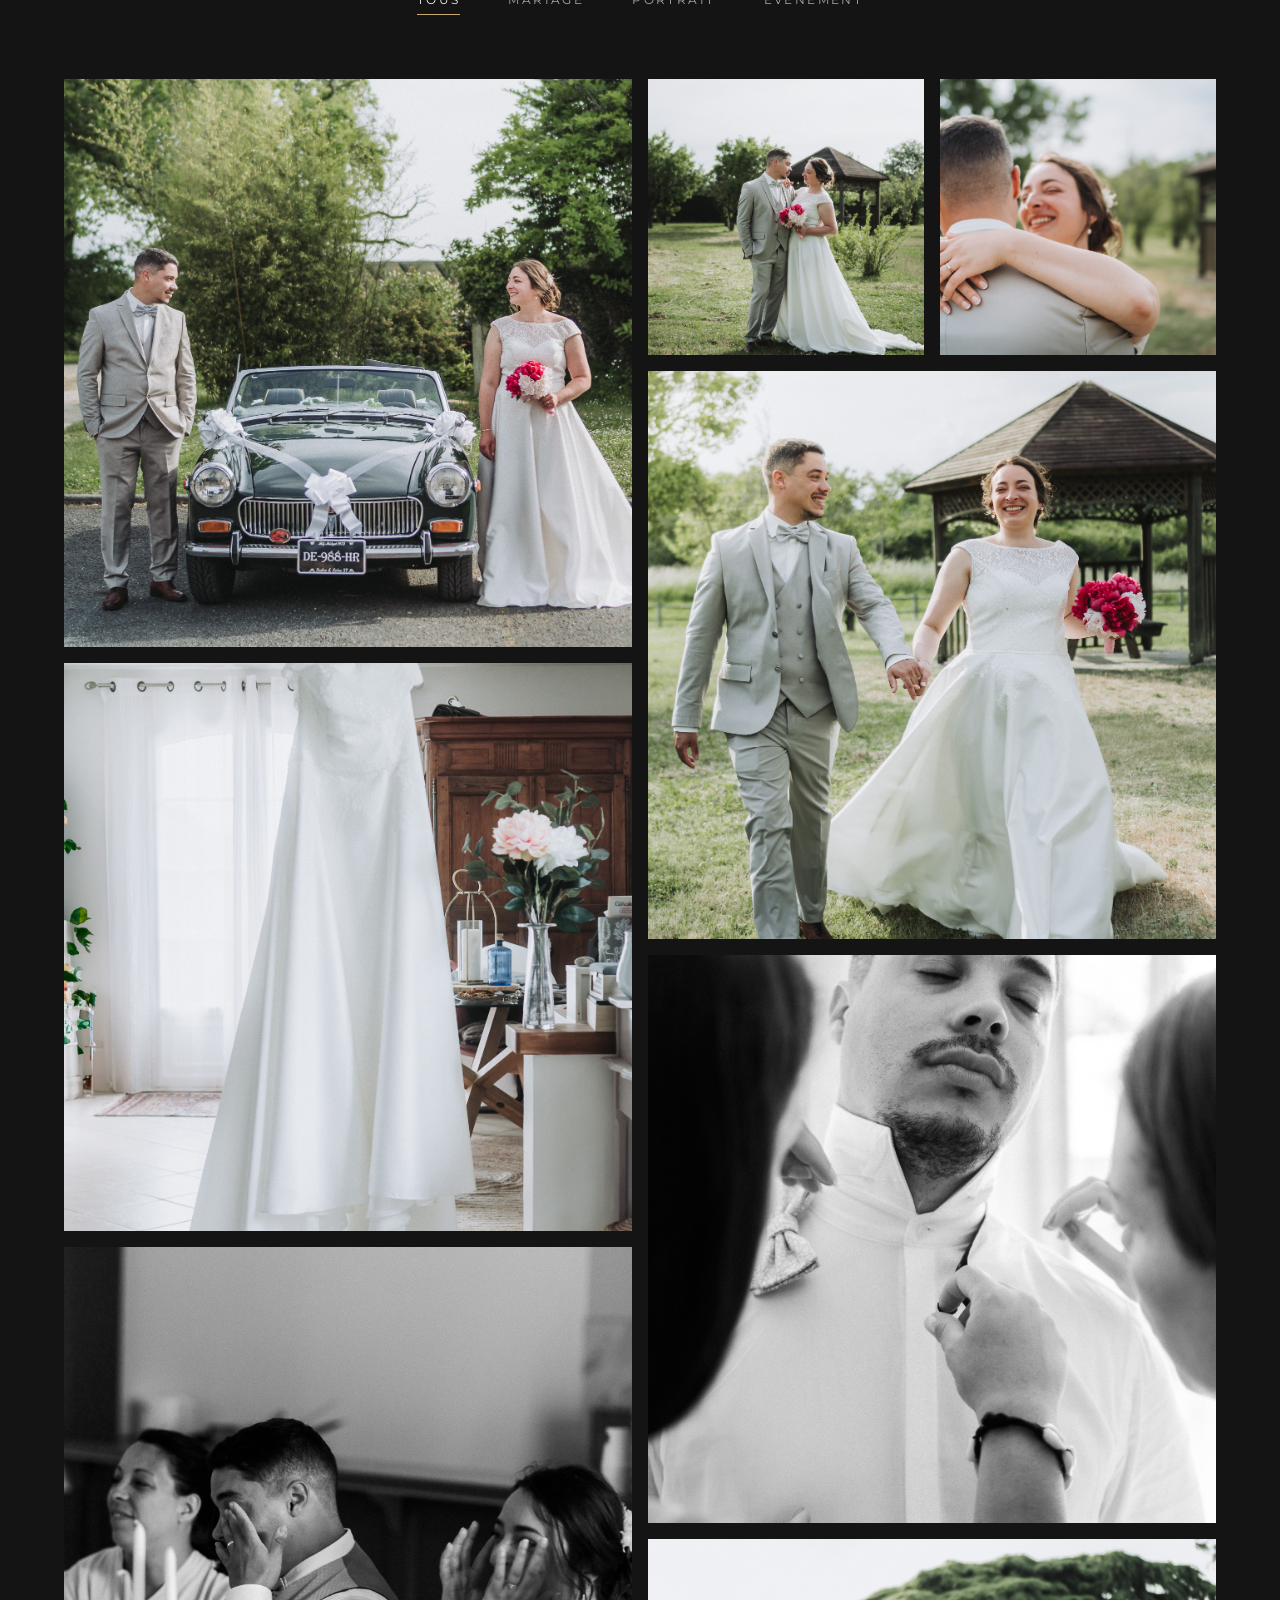
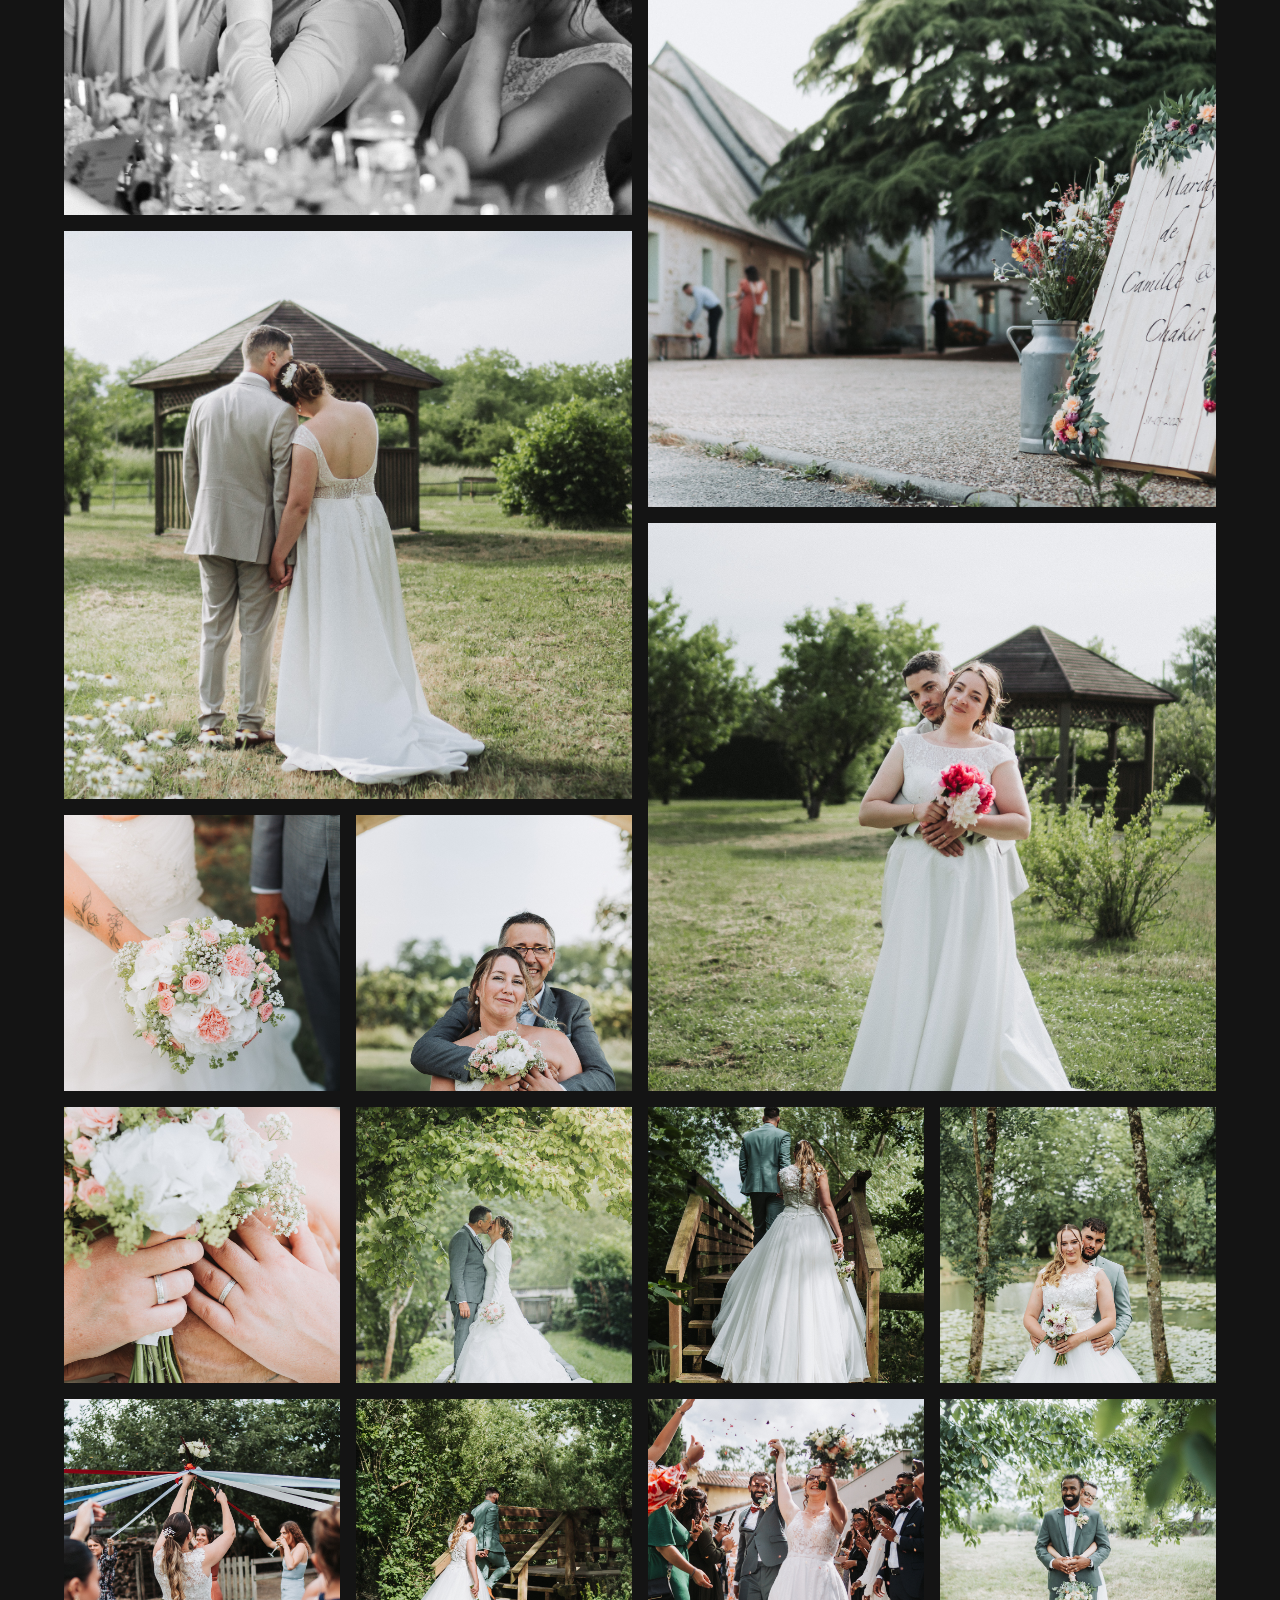
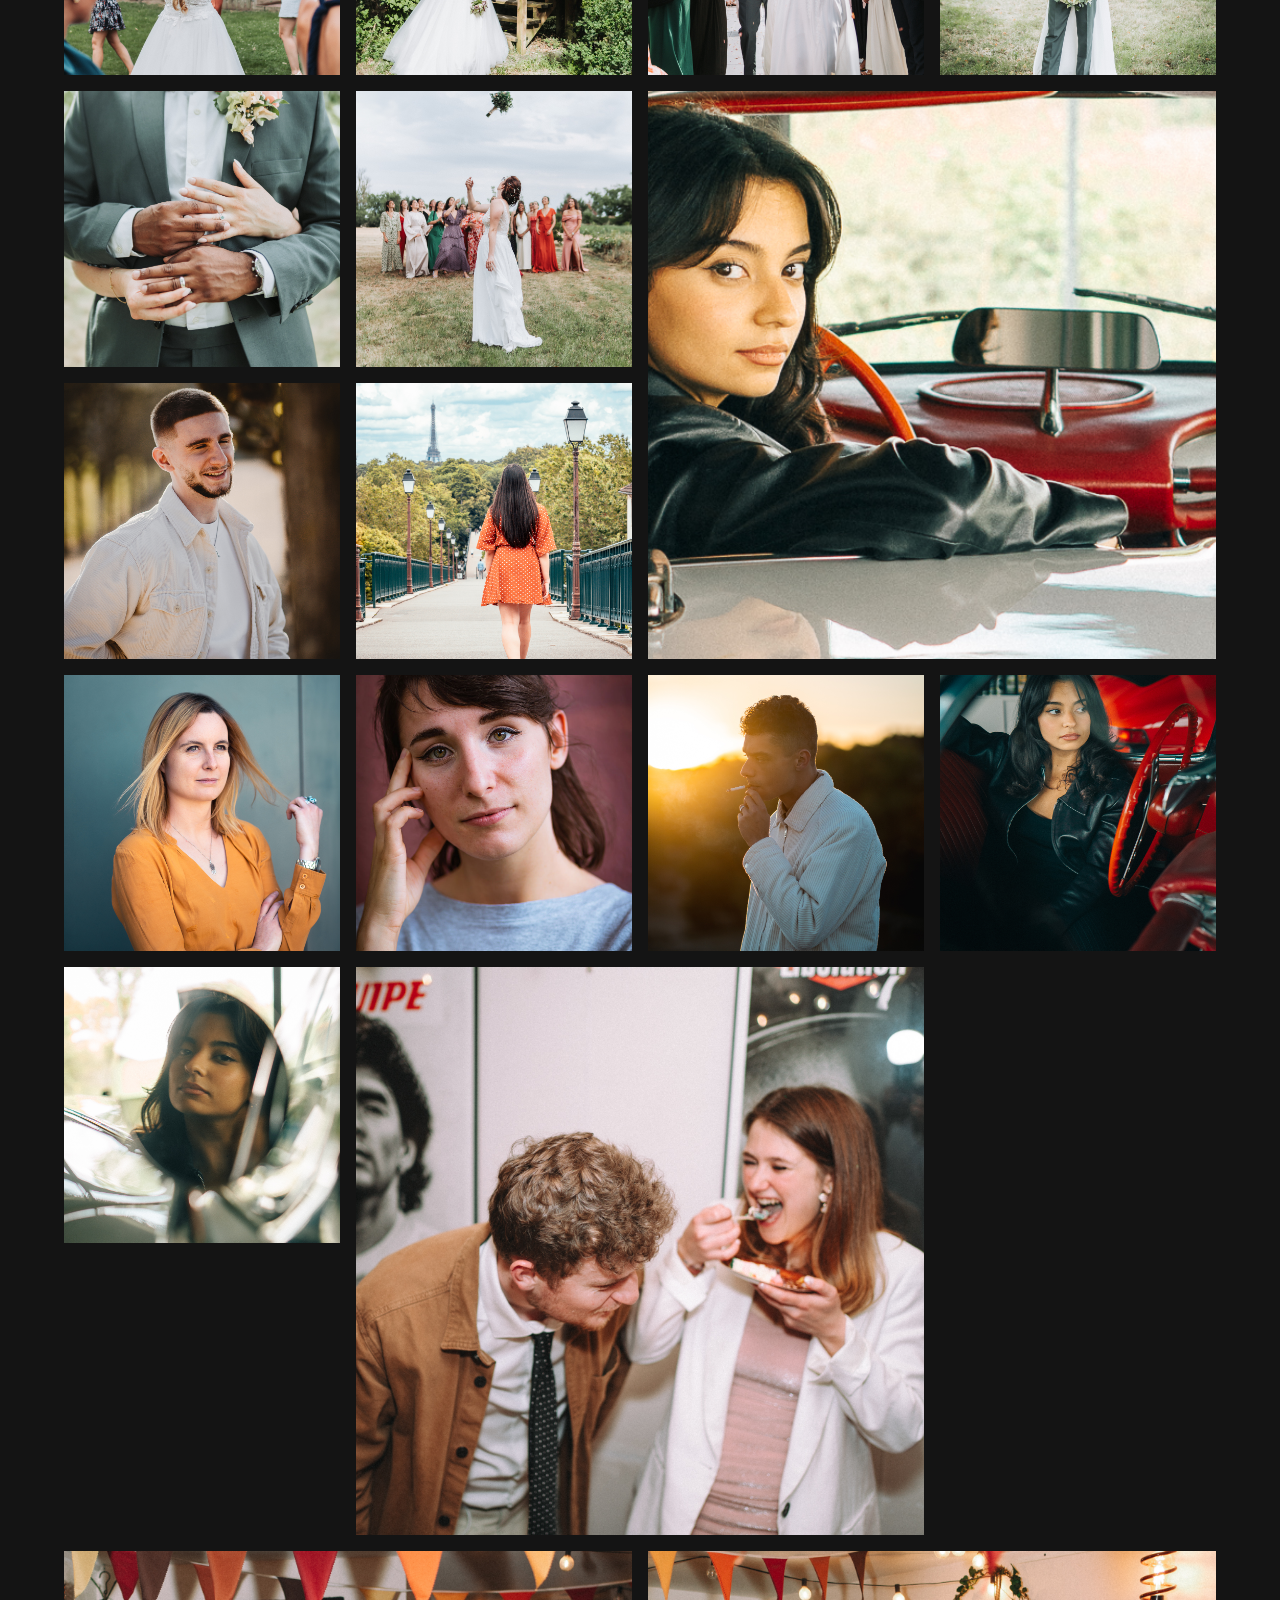
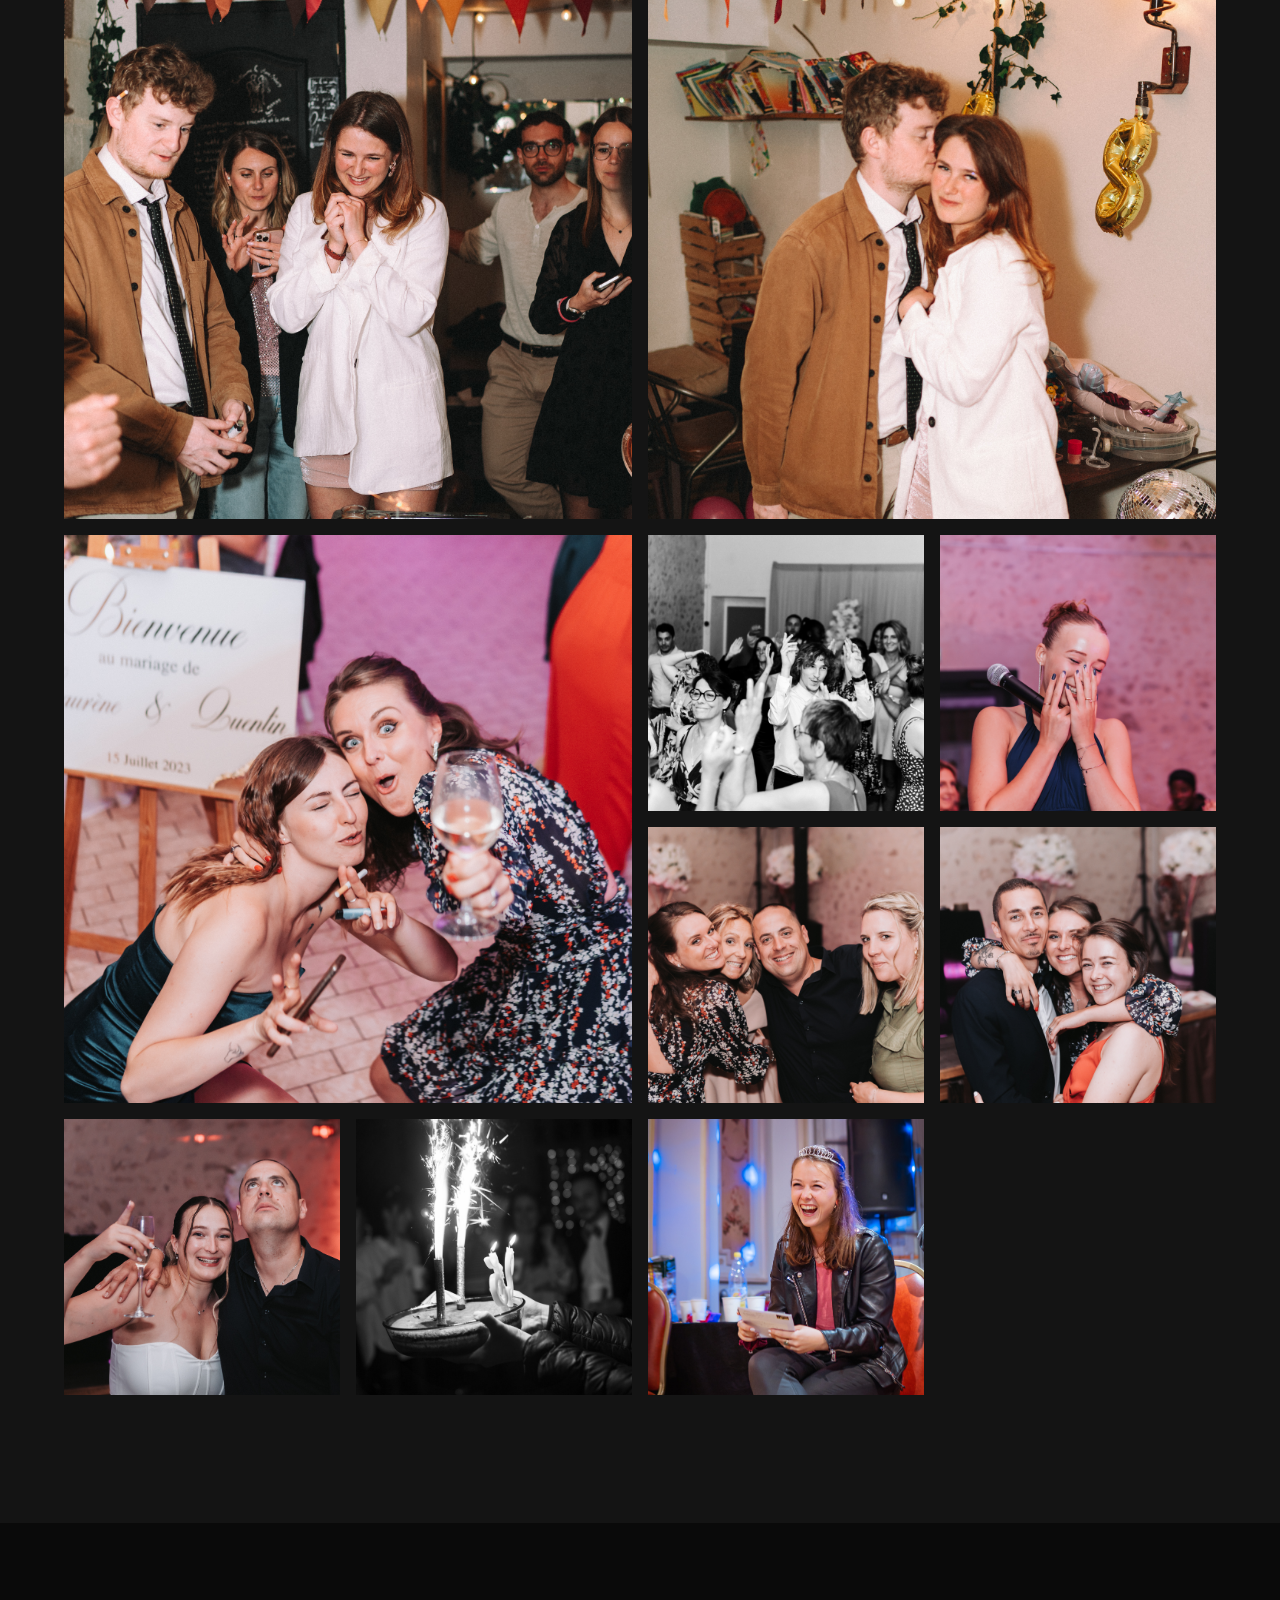
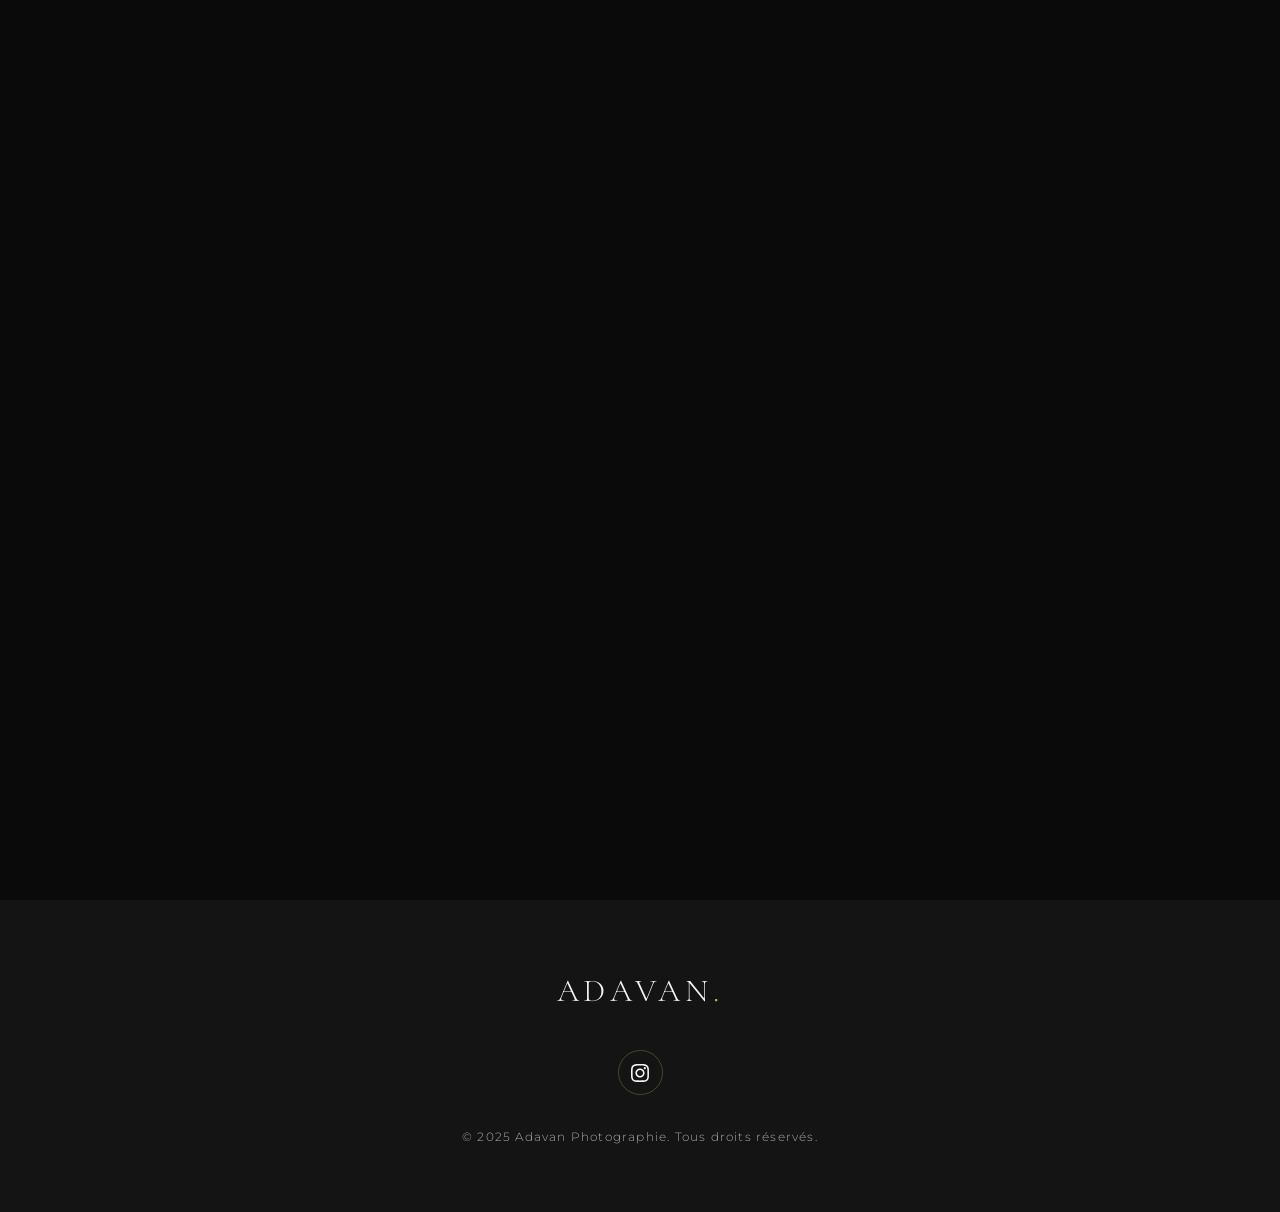
==== commit 98208c7b: "Update index.html" ====
--- a/index.html
+++ b/index.html
@@ -183,7 +183,7 @@
     </div>
     </div>
     <div class="portfolio-item large" data-category="mariage">
-        <img loading="lazy" width="1638" height="2048" src="mariages/cc-11.jpg" alt="Mariage Camille et Chakir" style="width: 100%; height: 100%; object-fit: cover; position: absolute; inset: 0;">
+        <img loading="lazy" width="1638" height="2048" src="mariages/cc-14.jpg" alt="Mariage Camille et Chakir" style="width: 100%; height: 100%; object-fit: cover; position: absolute; inset: 0;">
         <div class="portfolio-item-info">
             <span>Mariage</span>
             <h4>Camille & Chakir</h4>
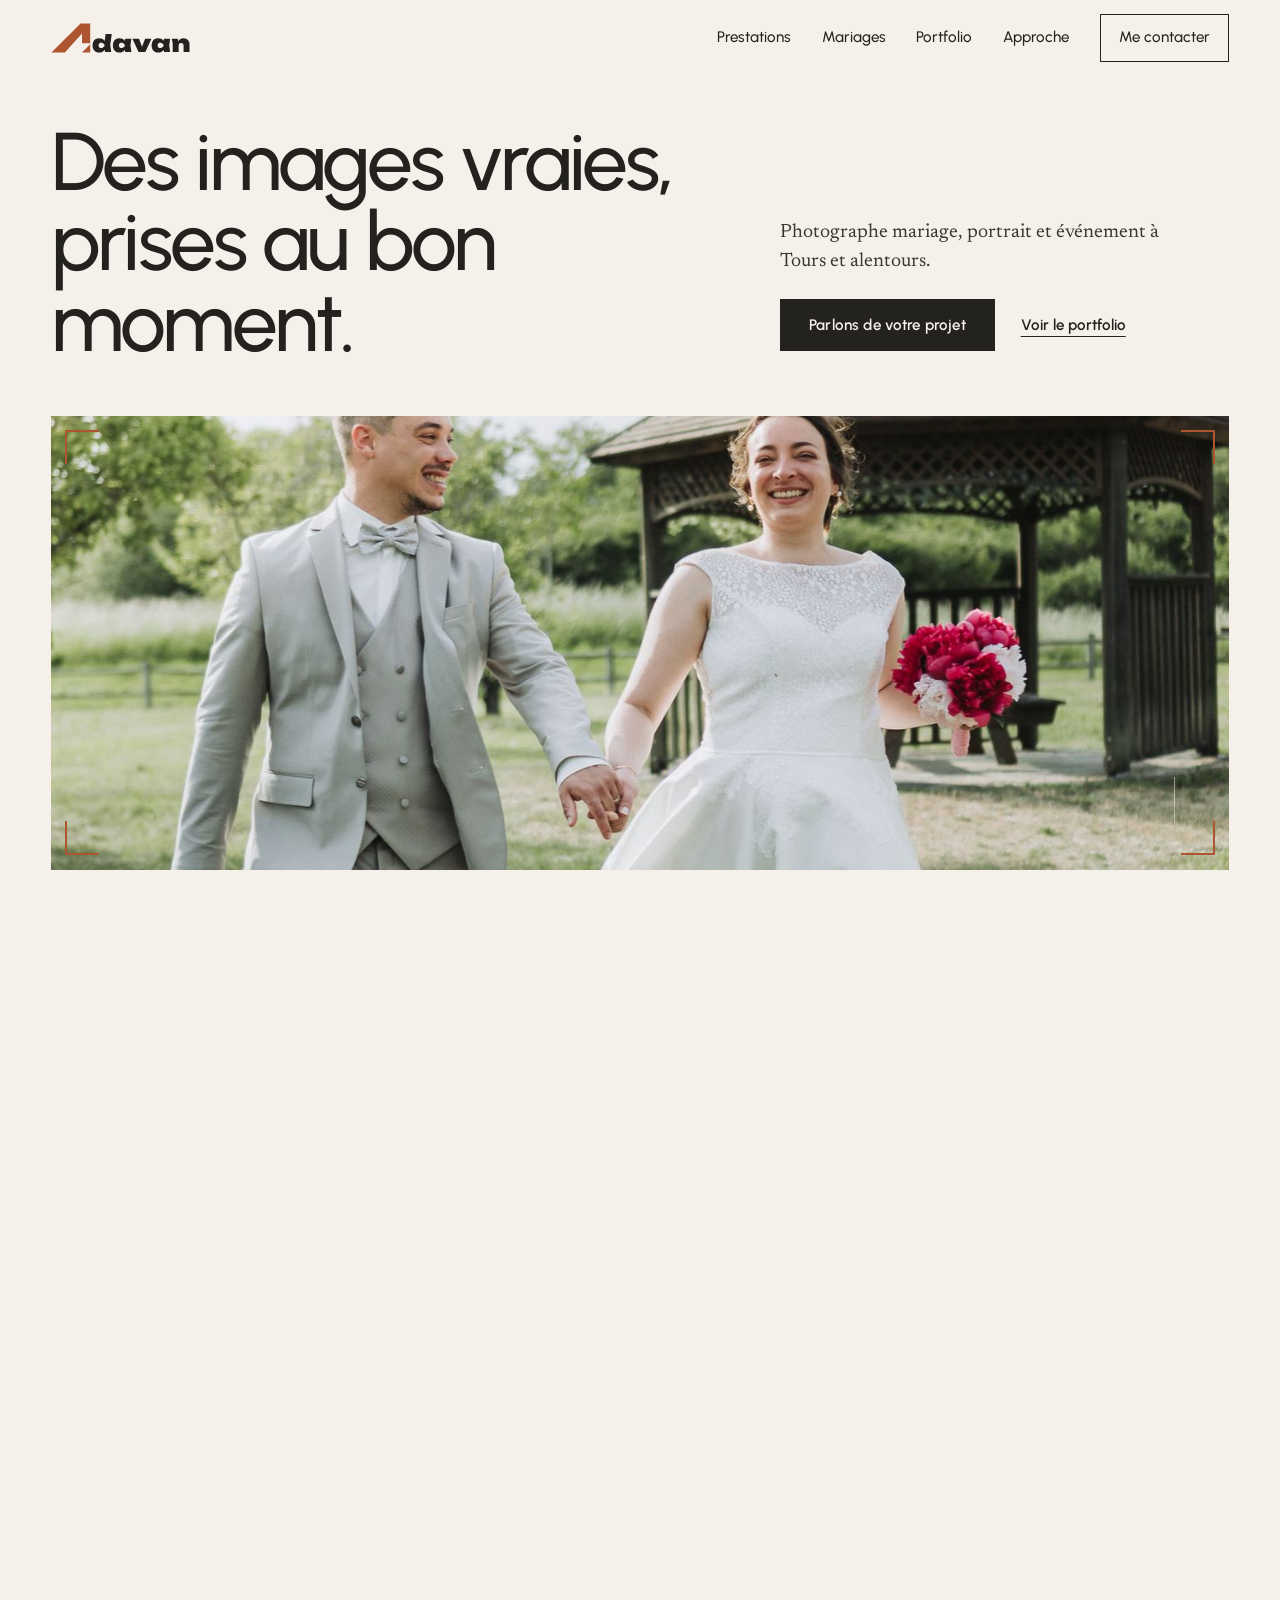
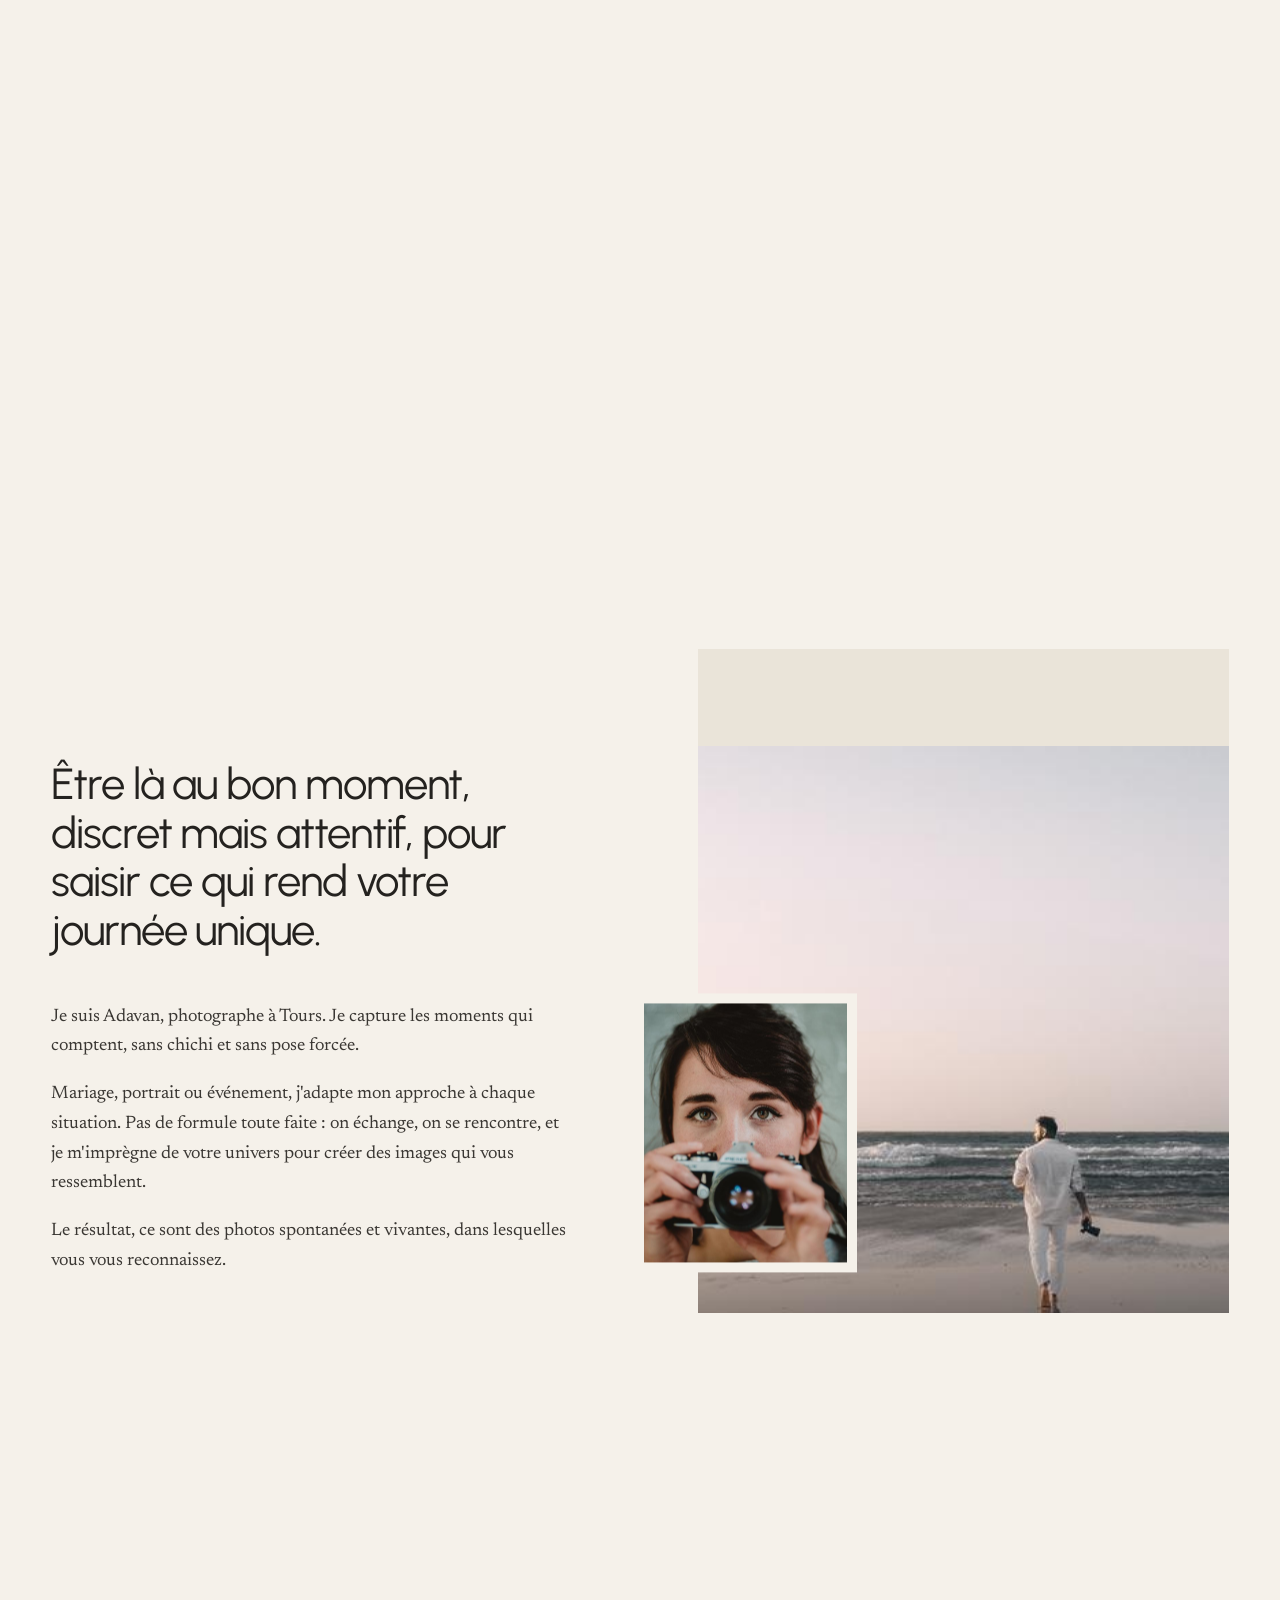
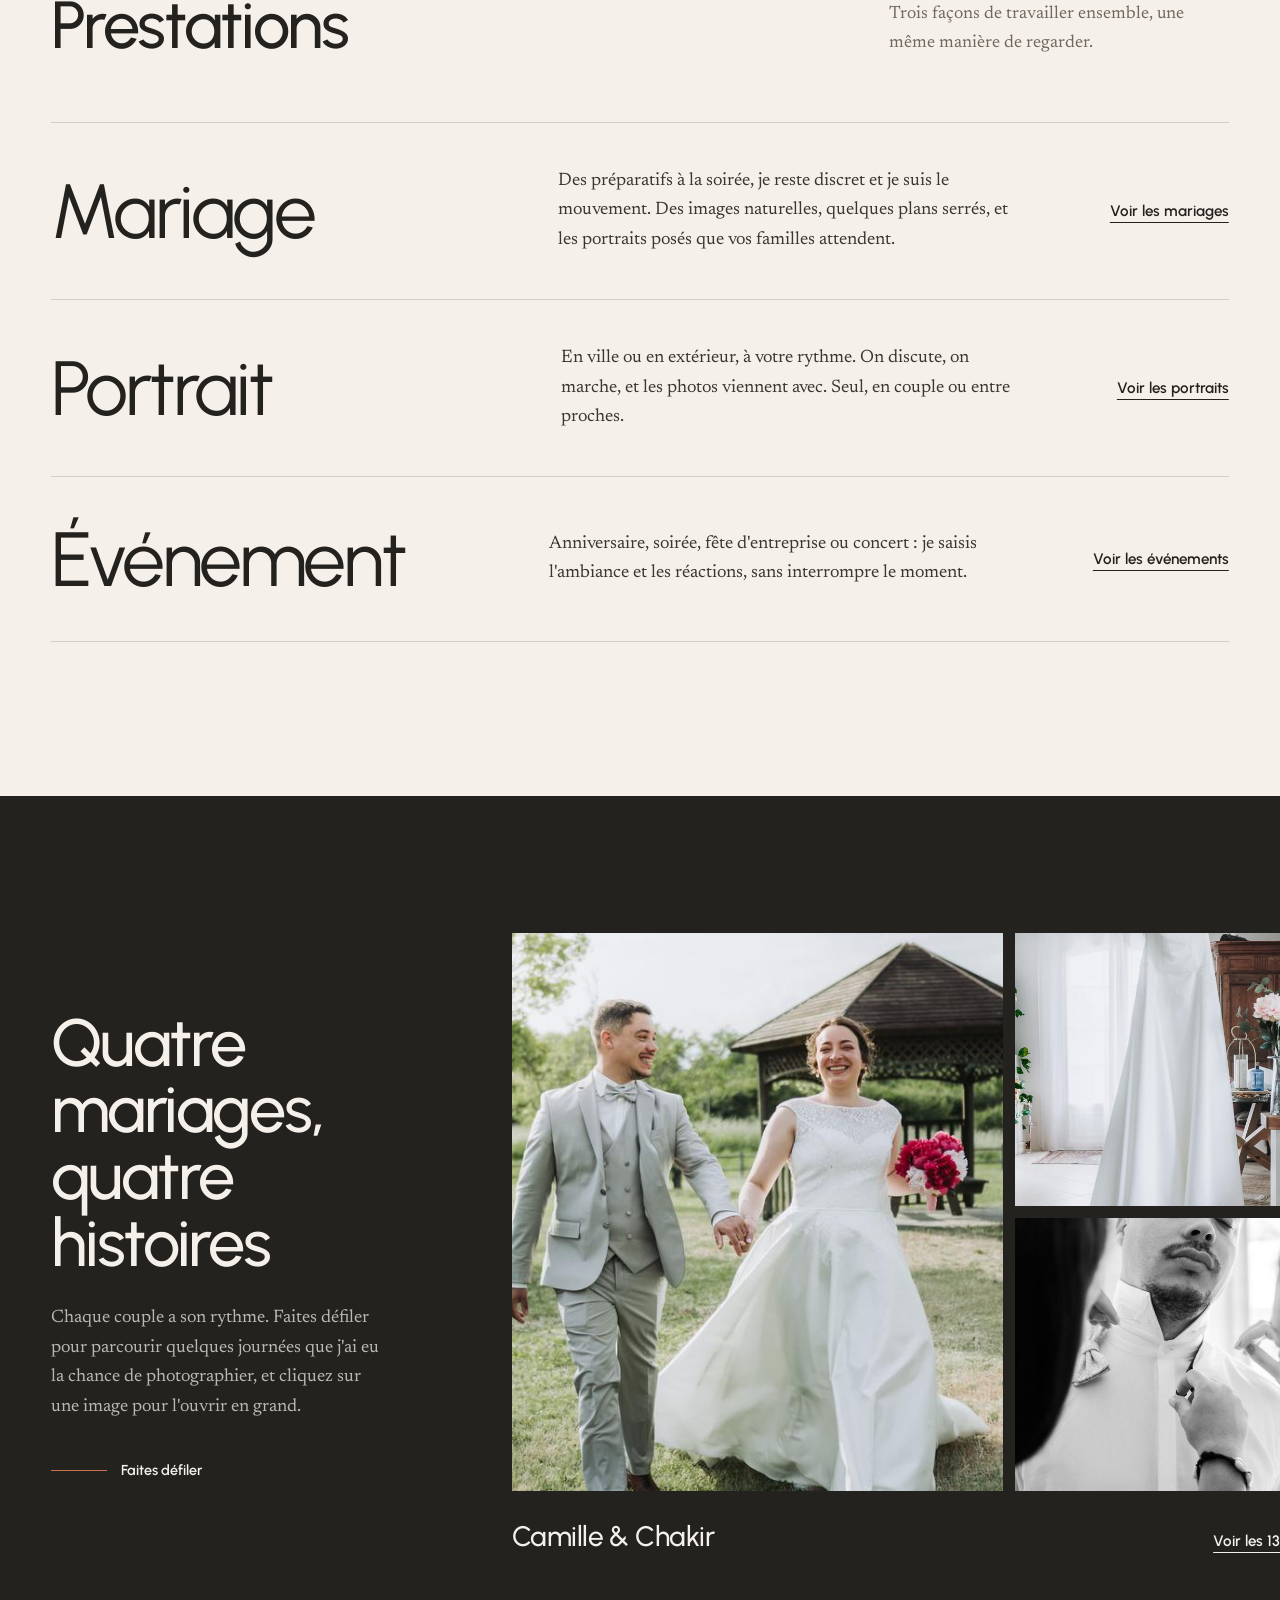
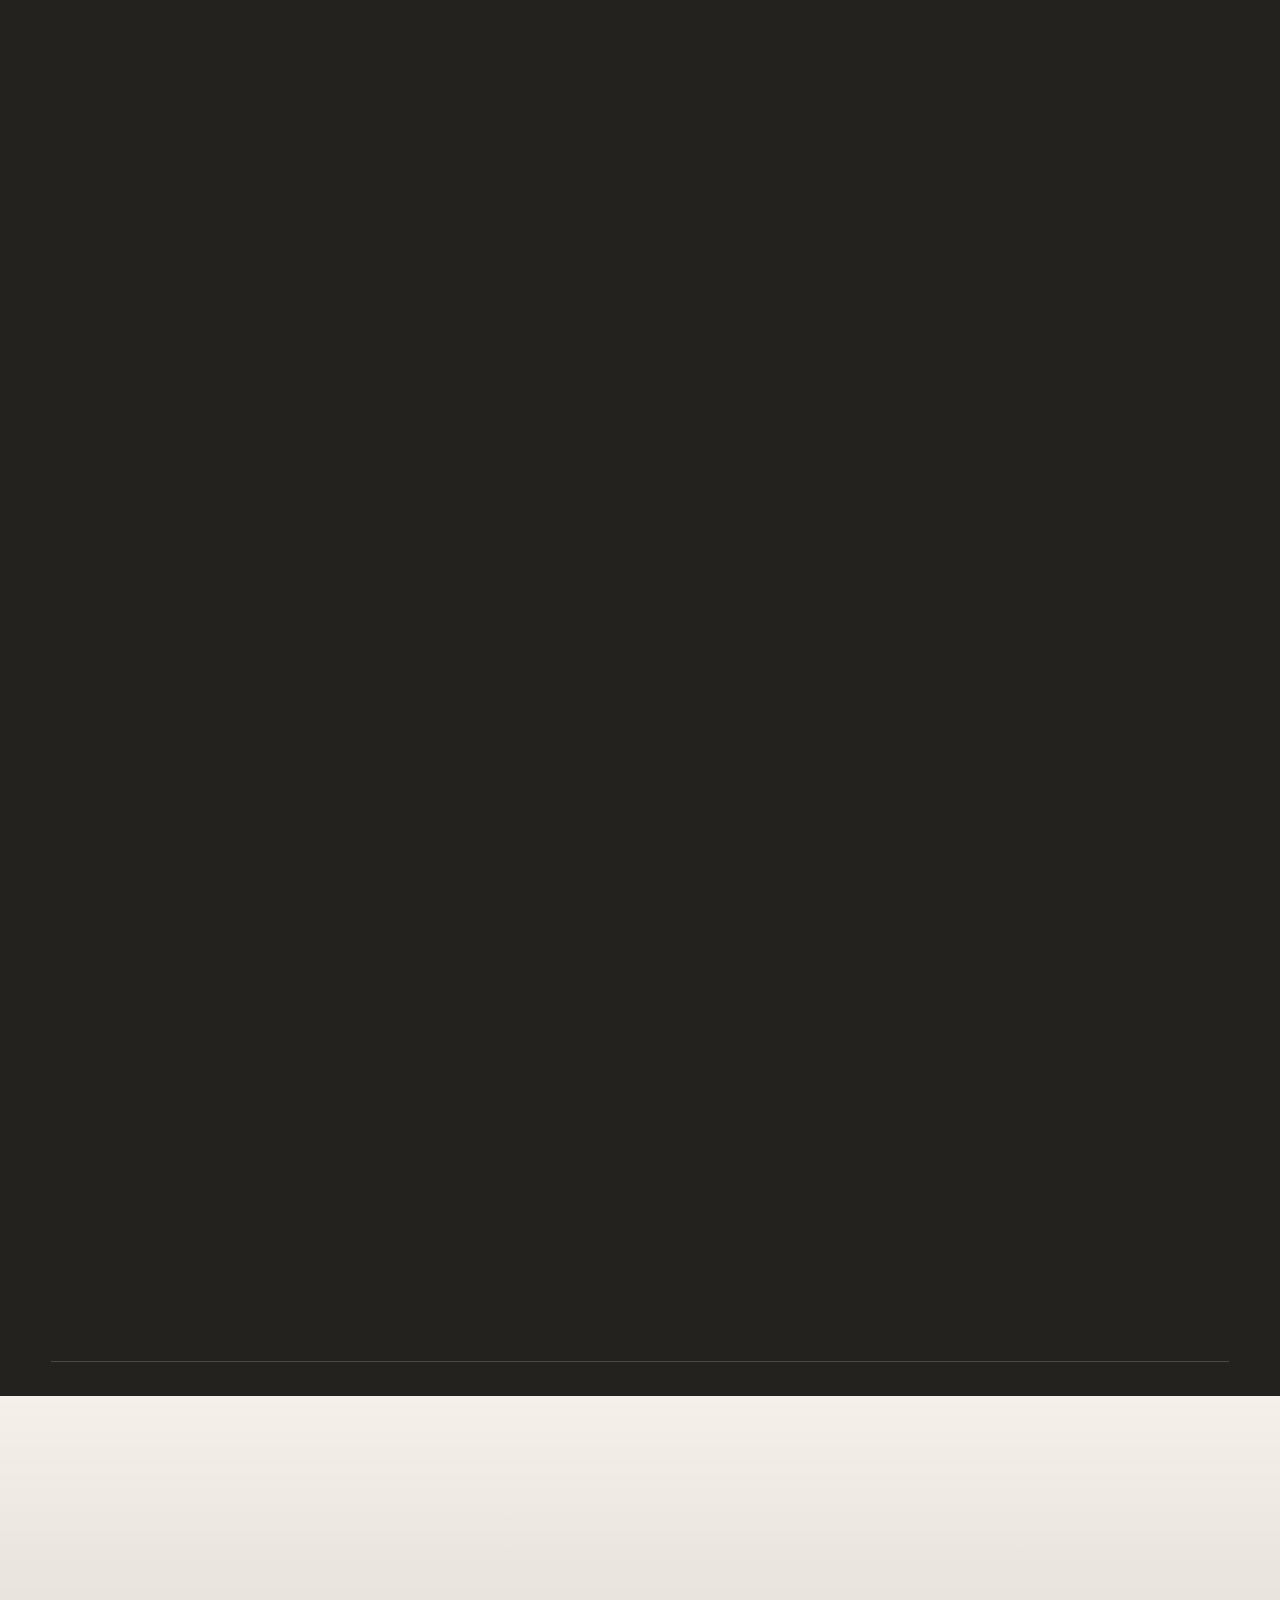
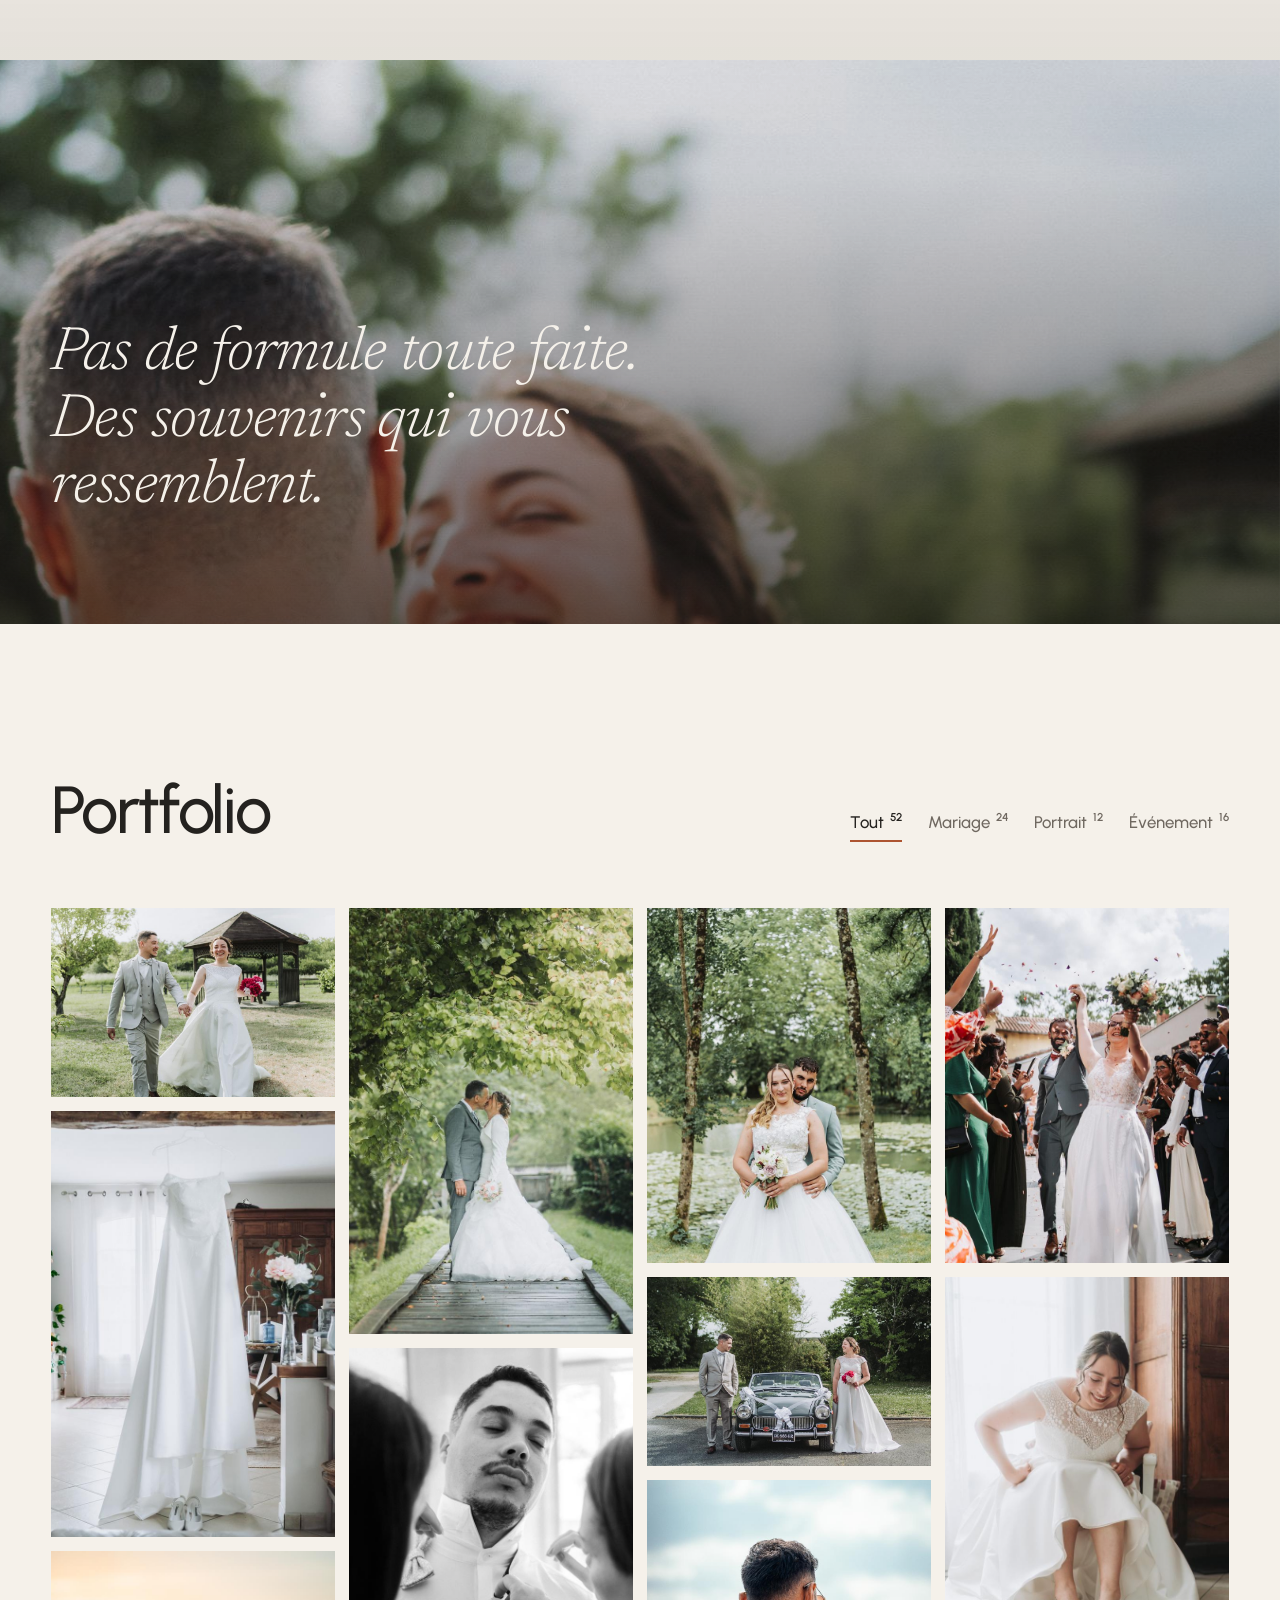
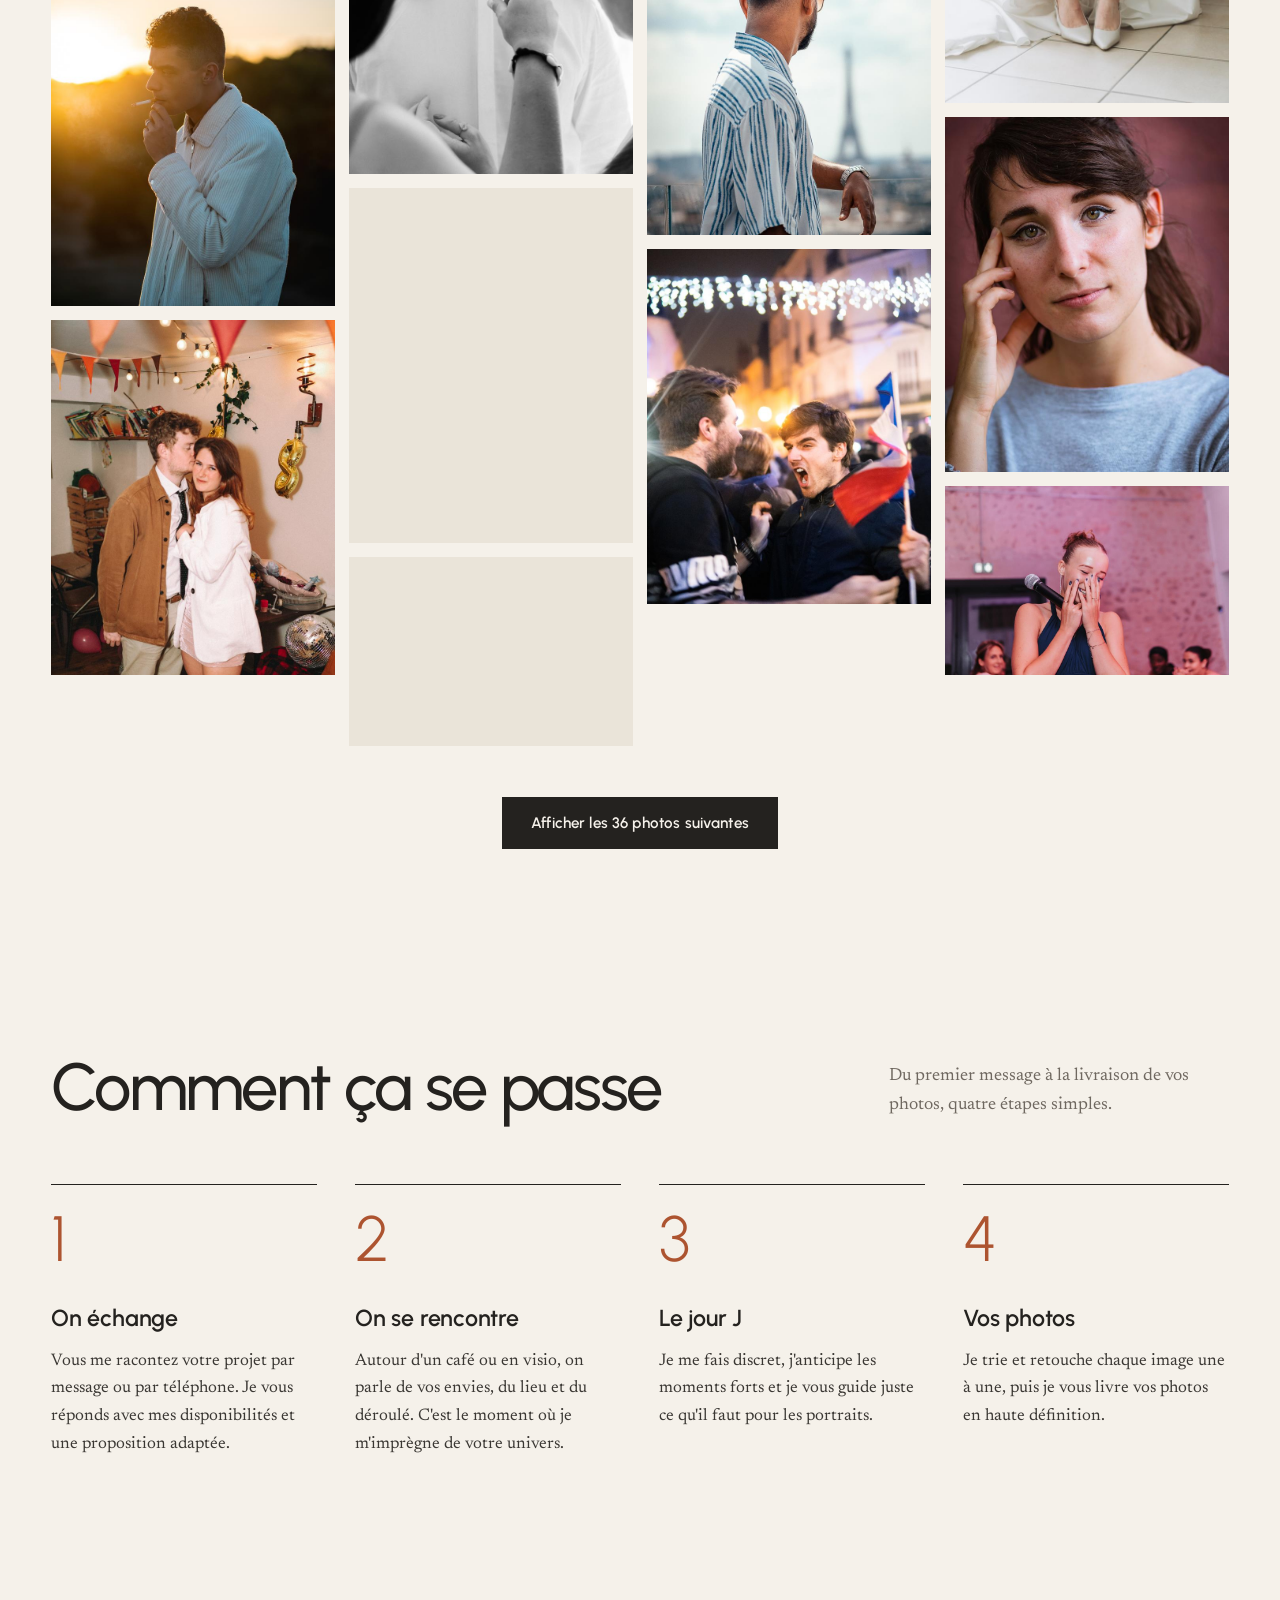
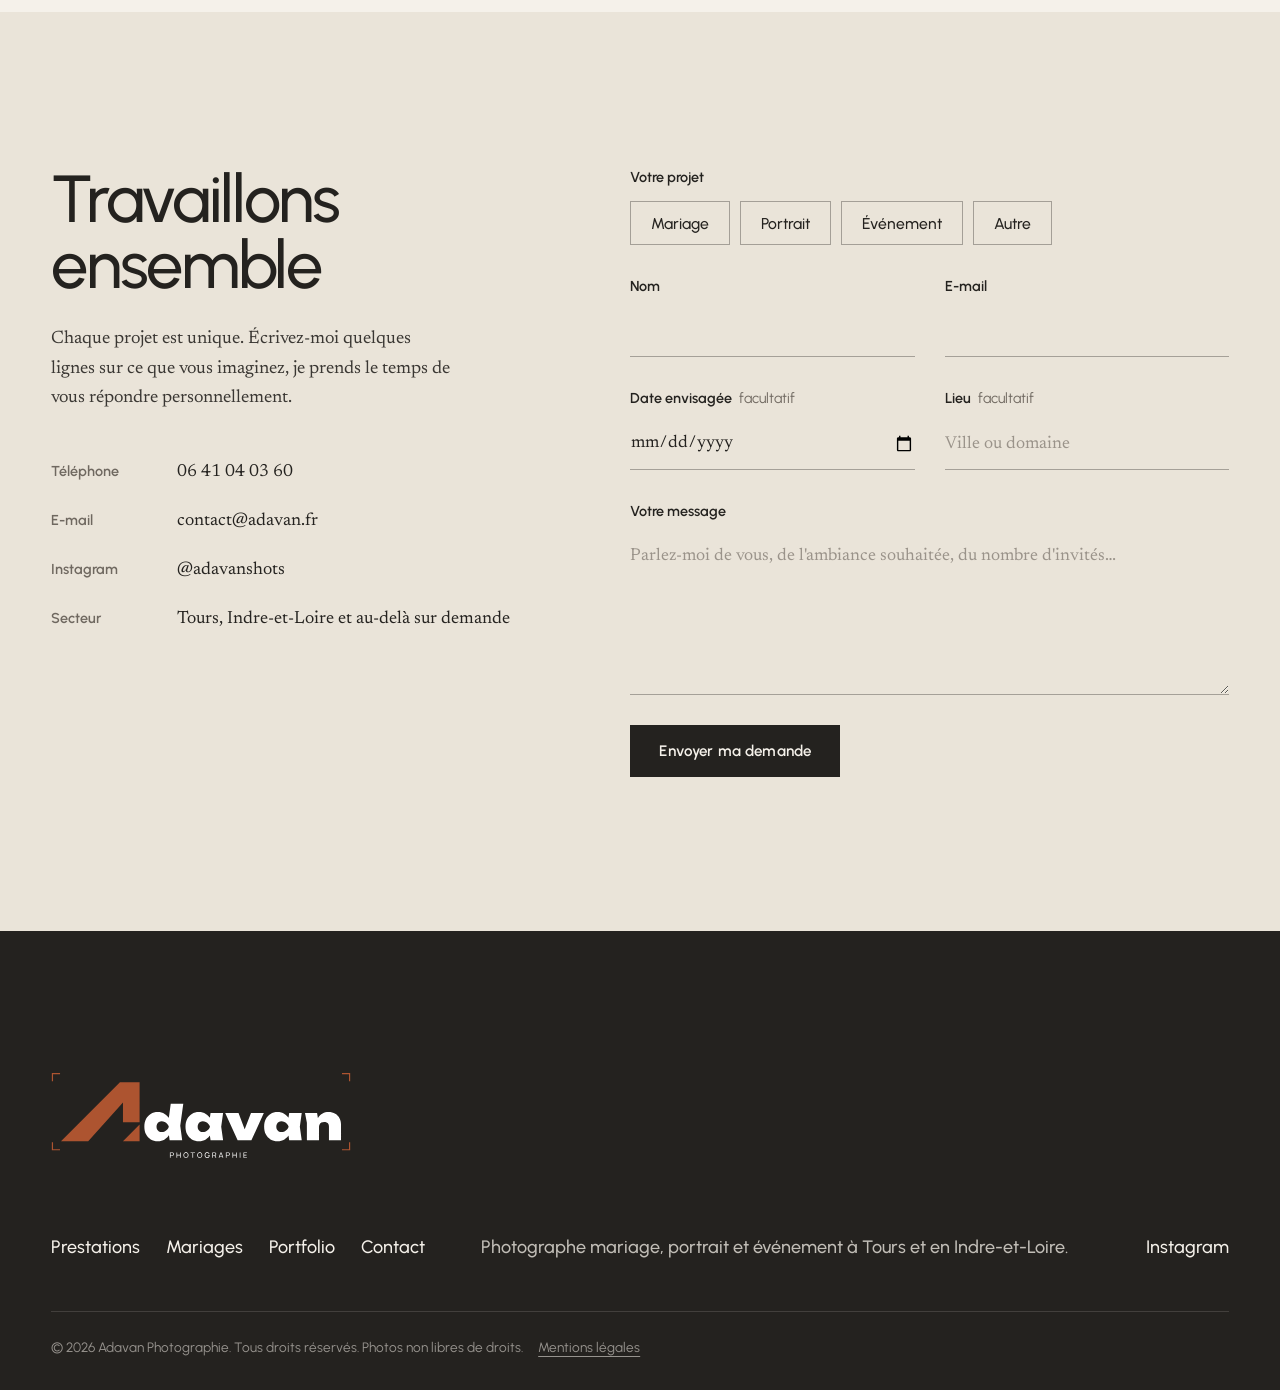
==== commit 54c1a32f: "Nouveau site, nouvelle identité" ====
--- a/index.html
+++ b/index.html
@@ -1,531 +1,646 @@
 <!DOCTYPE html>
 <html lang="fr">
 <head>
-    <meta charset="UTF-8">
-    <meta name="viewport" content="width=device-width, initial-scale=1.0">
-    <title>Adavan Photographie | Photographe à Tours</title>
-    <meta name="description" content="Photographe professionnel à Tours spécialisé en mariage, portrait et événements. Capturez vos moments précieux avec un regard artistique unique.">
-    <link rel="preconnect" href="https://fonts.googleapis.com">
-    <link rel="preconnect" href="https://fonts.gstatic.com" crossorigin>
-    <link href="https://fonts.googleapis.com/css2?family=Cormorant+Garamond:ital,wght@0,300;0,400;0,500;0,600;1,300;1,400&family=Montserrat:wght@300;400;500;600&display=swap" rel="stylesheet">
-    <link rel="stylesheet" href="style.css">
+  <meta charset="UTF-8">
+  <meta name="viewport" content="width=device-width, initial-scale=1">
+  <title>Adavan Photographie · Photographe mariage, portrait et événement à Tours</title>
+  <meta name="description" content="Photographe à Tours et en Indre-et-Loire : mariage, portrait et événement. Des images naturelles, prises au bon moment, sans pose forcée.">
+  <link rel="canonical" href="https://adavan.fr/">
+  <meta name="theme-color" content="#F5F1EA">
+
+  <meta property="og:type" content="website">
+  <meta property="og:locale" content="fr_FR">
+  <meta property="og:title" content="Adavan Photographie · Photographe à Tours">
+  <meta property="og:description" content="Mariage, portrait et événement à Tours et alentours. Des images naturelles, prises au bon moment.">
+  <meta property="og:url" content="https://adavan.fr/">
+  <meta property="og:image" content="https://adavan.fr/photos/og-image.jpg">
+  <meta name="twitter:card" content="summary_large_image">
+
+  <link rel="icon" href="favicon.svg" type="image/svg+xml">
+  <link rel="icon" href="favicon-32.png" sizes="32x32" type="image/png">
+  <link rel="apple-touch-icon" href="apple-touch-icon.png">
+
+  <link rel="preload" href="assets/fonts/urbanist.woff2" as="font" type="font/woff2" crossorigin>
+  <link rel="preload" href="assets/fonts/newsreader.woff2" as="font" type="font/woff2" crossorigin>
+  <link rel="stylesheet" href="assets/css/style.css">
+
+  <script type="application/ld+json">
+  {
+    "@context": "https://schema.org",
+    "@type": "ProfessionalService",
+    "name": "Adavan Photographie",
+    "description": "Photographe mariage, portrait et événement à Tours et en Indre-et-Loire.",
+    "url": "https://adavan.fr/",
+    "image": "https://adavan.fr/photos/og-image.jpg",
+    "telephone": "+33641040360",
+    "email": "contact@adavan.fr",
+    "areaServed": ["Tours", "Indre-et-Loire", "Centre-Val de Loire"],
+    "address": { "@type": "PostalAddress", "addressLocality": "Tours", "addressCountry": "FR" },
+    "sameAs": ["https://www.instagram.com/adavanshots/"]
+  }
+  </script>
 </head>
 <body>
-    <!-- Custom Cursor -->
-    <div class="cursor"></div>
-
-    <!-- Navigation -->
-    <nav>
-        <a href="#" class="logo">ADAVAN<span>.</span></a>
-        <ul class="nav-links">
-            <li><a href="#about">À propos</a></li>
-            <li><a href="#services">Services</a></li>
-            <li><a href="#portfolio">Portfolio</a></li>
-            <li><a href="#contact">Contact</a></li>
-        </ul>
-        <div class="menu-toggle">
-            <span></span>
-            <span></span>
-            <span></span>
-        </div>
+  <a class="skip-link" href="#main">Aller au contenu</a>
+
+  <!-- Curseur viseur (desktop uniquement) -->
+  <div class="cursor" aria-hidden="true">
+    <span class="cursor-corner tl"></span><span class="cursor-corner tr"></span>
+    <span class="cursor-corner bl"></span><span class="cursor-corner br"></span>
+    <span class="cursor-label">Agrandir</span>
+  </div>
+
+  <!-- Navigation -->
+  <header class="nav" data-nav>
+    <a href="#top" class="nav-logo" aria-label="Adavan Photographie, retour en haut">
+      <svg class="logo" viewBox="80 74 593 128" role="img" aria-label="Adavan"><path d="M82 200L205.997 76H247.33V160.256H212.356V118.923L139.23 200H82ZM212.356 200L247.33 165.026V200H212.356Z" fill="#AD5430"/><path d="M310.53 198.2L307.63 176.8L311.53 169.7L307.63 160.1L312.83 121.2H339.23L332.83 167.4L336.93 198.2H310.53ZM315.33 169.5C314.663 175.633 312.997 181 310.33 185.6C307.73 190.133 304.297 193.667 300.03 196.2C295.83 198.733 290.997 200 285.53 200C279.93 200 274.997 198.733 270.73 196.2C266.53 193.667 263.23 190.1 260.83 185.5C258.497 180.9 257.33 175.567 257.33 169.5C257.33 163.367 258.497 158 260.83 153.4C263.23 148.8 266.53 145.233 270.73 142.7C274.997 140.167 279.93 138.9 285.53 138.9C290.997 138.9 295.83 140.167 300.03 142.7C304.297 145.167 307.763 148.7 310.43 153.3C313.097 157.833 314.73 163.233 315.33 169.5ZM282.93 169.5C282.93 171.7 283.363 173.667 284.23 175.4C285.163 177.067 286.43 178.4 288.03 179.4C289.697 180.4 291.597 180.9 293.73 180.9C295.93 180.9 298.063 180.4 300.13 179.4C302.197 178.4 303.997 177.067 305.53 175.4C307.13 173.667 308.23 171.7 308.83 169.5C308.23 167.3 307.13 165.333 305.53 163.6C303.997 161.867 302.197 160.5 300.13 159.5C298.063 158.5 295.93 158 293.73 158C291.597 158 289.697 158.5 288.03 159.5C286.43 160.5 285.163 161.867 284.23 163.6C283.363 165.333 282.93 167.3 282.93 169.5ZM396.589 198.2L393.689 177.9L396.589 169.5L393.689 161.2L396.589 140.7H422.989L418.989 169.4L422.989 198.2H396.589ZM401.889 169.5C401.222 175.633 399.555 181 396.889 185.6C394.289 190.133 390.855 193.667 386.589 196.2C382.389 198.733 377.555 200 372.089 200C366.489 200 361.555 198.733 357.289 196.2C353.089 193.667 349.789 190.1 347.389 185.5C345.055 180.9 343.889 175.567 343.889 169.5C343.889 163.367 345.055 158 347.389 153.4C349.789 148.8 353.089 145.233 357.289 142.7C361.555 140.167 366.489 138.9 372.089 138.9C377.555 138.9 382.389 140.167 386.589 142.7C390.855 145.167 394.322 148.7 396.989 153.3C399.655 157.833 401.289 163.233 401.889 169.5ZM369.489 169.5C369.489 171.7 369.922 173.667 370.789 175.4C371.722 177.067 372.989 178.4 374.589 179.4C376.255 180.4 378.155 180.9 380.289 180.9C382.489 180.9 384.622 180.4 386.689 179.4C388.755 178.4 390.555 177.067 392.089 175.4C393.689 173.667 394.789 171.7 395.389 169.5C394.789 167.3 393.689 165.333 392.089 163.6C390.555 161.867 388.755 160.5 386.689 159.5C384.622 158.5 382.489 158 380.289 158C378.155 158 376.255 158.5 374.589 159.5C372.989 160.5 371.722 161.867 370.789 163.6C369.922 165.333 369.489 167.3 369.489 169.5ZM472.445 185.9L464.145 185.8L481.645 140.7H508.645L482.545 198.2H453.545L427.445 140.7H455.445L472.445 185.9ZM561.991 198.2L559.091 177.9L561.991 169.5L559.091 161.2L561.991 140.7H588.391L584.391 169.4L588.391 198.2H561.991ZM567.291 169.5C566.624 175.633 564.958 181 562.291 185.6C559.691 190.133 556.258 193.667 551.991 196.2C547.791 198.733 542.958 200 537.491 200C531.891 200 526.958 198.733 522.691 196.2C518.491 193.667 515.191 190.1 512.791 185.5C510.458 180.9 509.291 175.567 509.291 169.5C509.291 163.367 510.458 158 512.791 153.4C515.191 148.8 518.491 145.233 522.691 142.7C526.958 140.167 531.891 138.9 537.491 138.9C542.958 138.9 547.791 140.167 551.991 142.7C556.258 145.167 559.724 148.7 562.391 153.3C565.058 157.833 566.691 163.233 567.291 169.5ZM534.891 169.5C534.891 171.7 535.324 173.667 536.191 175.4C537.124 177.067 538.391 178.4 539.991 179.4C541.658 180.4 543.558 180.9 545.691 180.9C547.891 180.9 550.024 180.4 552.091 179.4C554.158 178.4 555.958 177.067 557.491 175.4C559.091 173.667 560.191 171.7 560.791 169.5C560.191 167.3 559.091 165.333 557.491 163.6C555.958 161.867 554.158 160.5 552.091 159.5C550.024 158.5 547.891 158 545.691 158C543.558 158 541.658 158.5 539.991 159.5C538.391 160.5 537.124 161.867 536.191 163.6C535.324 165.333 534.891 167.3 534.891 169.5ZM595.247 140.7H620.647L624.647 165.2V198.2H599.247V161.3L595.247 140.7ZM644.547 138.9C650.147 138.9 654.914 140.033 658.847 142.3C662.781 144.5 665.781 147.633 667.847 151.7C669.981 155.7 671.047 160.4 671.047 165.8V198.2H645.647V169.4C645.647 166.2 644.747 163.733 642.947 162C641.214 160.267 638.747 159.4 635.547 159.4C633.281 159.4 631.314 159.867 629.647 160.8C628.047 161.667 626.814 162.967 625.947 164.7C625.081 166.367 624.647 168.4 624.647 170.8L617.147 167C618.081 160.733 619.881 155.533 622.547 151.4C625.214 147.2 628.447 144.067 632.247 142C636.047 139.933 640.147 138.9 644.547 138.9Z" fill="currentColor"/></svg>
+    </a>
+    <nav class="nav-menu" id="menu" aria-label="Navigation principale">
+      <a href="#prestations">Prestations</a>
+      <a href="#mariages">Mariages</a>
+      <a href="#portfolio">Portfolio</a>
+      <a href="#approche">Approche</a>
+      <a href="#contact" class="nav-cta">Me contacter</a>
     </nav>
-
-    <!-- Hero Section -->
-    <section class="hero">
-        <div class="hero-bg">
-            <img width="2048" height="1365" src="mariages/cc-2.jpg" alt="Photographie" class="hero-image">
-        </div>
-        <div class="hero-content">
-            <p class="hero-subtitle">Photographe à Tours</p>
-            <h1 class="hero-title">Capturez <span>l'instant</span><br>Sublimer l'émotion</h1>
-            <p class="hero-description">Photographe professionnel spécialisé en mariage, portrait et événements. Je transforme vos moments précieux en souvenirs intemporels.</p>
-            <a href="#contact" class="hero-cta">
-                Réserver une séance
-                <svg width="20" height="20" viewBox="0 0 24 24" fill="none" stroke="currentColor" stroke-width="2">
-                    <path d="M5 12h14M12 5l7 7-7 7"/>
-                </svg>
-            </a>
-        </div>
-        <div class="scroll-indicator">
-            <svg width="24" height="24" viewBox="0 0 24 24" fill="none" stroke="currentColor" stroke-width="1.5">
-            <path d="M6 9l6 6 6-6"/>
-            </svg>
-        </div>
-    </section>
-
-    <!-- À propos -->
-    <section id="about">
-        <div class="about-grid">
-            <div class="about-image reveal">
-                <div class="about-image-frame">
-                    <img loading="lazy" width="1620" height="1080" src="portraits/home-page-banner.jpg" alt="Adavan - Photographe à Tours" style="width: 100%; height: 100%; object-fit: cover;">
-                </div>
-                <div class="about-image-accent"></div>
+    <button class="nav-toggle" aria-expanded="false" aria-controls="menu">
+      <span class="nav-toggle-bars" aria-hidden="true"></span>
+      <span class="sr-only">Menu</span>
+    </button>
+  </header>
+
+  <main id="main">
+
+    <!-- HERO : le cadre s'ouvre au scroll, comme on colle l'œil au viseur -->
+    <section class="hero" id="top" data-hero>
+      <div class="hero-sticky">
+        <div class="hero-intro">
+          <h1 class="hero-title">Des images vraies,<br>prises au bon moment.</h1>
+          <div class="hero-side">
+            <p class="hero-lede">Photographe mariage, portrait et événement à Tours et alentours.</p>
+            <div class="hero-actions">
+              <a href="#contact" class="btn btn-dark">Parlons de votre projet</a>
+              <a href="#portfolio" class="btn-text">Voir le portfolio</a>
             </div>
-            <div class="about-content reveal">
-                <p class="section-label">À propos</p>
-                <h3>Un œil curieux, un style <span>naturel</span></h3>
-                <p>Photographe à Tours, je capture les moments qui comptent, sans chichi, sans pose forcée. Mon truc ? Être là au bon moment, discret mais attentif, pour saisir ce qui fait que votre journée est unique.</p>
-                <p>Mariage, portrait, événement : j'adapte mon approche à chaque situation. Pas de formule toute faite. On échange, on se rencontre, et je m'imprègne de votre univers pour créer des images qui vous ressemblent vraiment.</p>
-                <p>Le résultat, c'est des photos spontanées, vivantes, où vous vous reconnaissez. Des souvenirs qui vous ressemblent.</p>
-                <p class="about-signature">Adavan</p>
+          </div>
+        </div>
+
+        <div class="hero-frame" data-hero-frame>
+          <picture>
+            <source media="(max-width: 700px), (orientation: portrait)" srcset="photos/mariages/cc-5-900.jpg 720w, photos/mariages/cc-5-1800.jpg 1440w" sizes="100vw">
+            <img class="hero-img" src="photos/mariages/cc-hero-1800.jpg" srcset="photos/mariages/cc-hero-900.jpg 900w, photos/mariages/cc-hero-1800.jpg 1800w" sizes="100vw" width="1800" height="1200" alt="Les mariés marchent main dans la main dans un parc, devant un kiosque en bois" fetchpriority="high">
+          </picture>
+          <p class="hero-caption">Camille &amp; Chakir</p>
+        </div>
+
+        <div class="viewfinder" aria-hidden="true">
+          <span class="vf tl"></span><span class="vf tr"></span><span class="vf bl"></span><span class="vf br"></span>
+        </div>
+
+        <a href="#apropos" class="hero-scroll" aria-label="Faire défiler vers la suite">
+          <span></span>
+        </a>
+      </div>
+    </section>
+
+    <!-- À PROPOS -->
+    <section class="about" id="apropos">
+      <div class="about-text">
+        <h2 class="about-statement">Être là au bon moment, discret mais attentif, pour saisir ce qui rend votre journée unique.</h2>
+        <div class="about-body">
+          <p>Je suis Adavan, photographe à Tours. Je capture les moments qui comptent, sans chichi et sans pose forcée.</p>
+          <p>Mariage, portrait ou événement, j'adapte mon approche à chaque situation. Pas de formule toute faite : on échange, on se rencontre, et je m'imprègne de votre univers pour créer des images qui vous ressemblent.</p>
+          <p>Le résultat, ce sont des photos spontanées et vivantes, dans lesquelles vous vous reconnaissez.</p>
+        </div>
+      </div>
+      <figure class="about-media">
+        <div class="parallax-wrap">
+          <img data-parallax="0.12" src="photos/portraits/home-page-banner-900.jpg" srcset="photos/portraits/home-page-banner-900.jpg 900w, photos/portraits/home-page-banner-1800.jpg 1800w" sizes="(max-width: 860px) 100vw, 45vw" width="1620" height="1080" loading="lazy" decoding="async" alt="Silhouette d'une personne au bord de la mer au coucher du soleil">
+        </div>
+        <img class="about-inset" src="photos/portraits/6-900.jpg" width="900" height="1125" loading="lazy" decoding="async" alt="Une femme tient un appareil photo argentique devant son visage" data-parallax="-0.08">
+      </figure>
+    </section>
+
+    <!-- PRESTATIONS -->
+    <section class="services" id="prestations">
+      <div class="section-head">
+        <h2 class="section-title">Prestations</h2>
+        <p class="section-intro">Trois façons de travailler ensemble, une même manière de regarder.</p>
+      </div>
+      <ul class="service-list" data-service-list>
+        <li class="service" data-preview="photos/mariages/cc-6-900.jpg">
+          <a href="#portfolio" class="service-link" data-filter-link="mariage">
+            <h3 class="service-name">Mariage</h3>
+            <p class="service-desc">Des préparatifs à la soirée, je reste discret et je suis le mouvement. Des images naturelles, quelques plans serrés, et les portraits posés que vos familles attendent.</p>
+            <span class="service-more">Voir les mariages</span>
+          </a>
+          <img class="service-thumb" src="photos/mariages/cc-6-900.jpg" width="900" height="600" loading="lazy" decoding="async" alt="">
+        </li>
+        <li class="service" data-preview="photos/portraits/7-900.jpg">
+          <a href="#portfolio" class="service-link" data-filter-link="portrait">
+            <h3 class="service-name">Portrait</h3>
+            <p class="service-desc">En ville ou en extérieur, à votre rythme. On discute, on marche, et les photos viennent avec. Seul, en couple ou entre proches.</p>
+            <span class="service-more">Voir les portraits</span>
+          </a>
+          <img class="service-thumb" src="photos/portraits/7-900.jpg" width="900" height="1125" loading="lazy" decoding="async" alt="">
+        </li>
+        <li class="service" data-preview="photos/events/4-900.jpg">
+          <a href="#portfolio" class="service-link" data-filter-link="evenement">
+            <h3 class="service-name">Événement</h3>
+            <p class="service-desc">Anniversaire, soirée, fête d'entreprise ou concert : je saisis l'ambiance et les réactions, sans interrompre le moment.</p>
+            <span class="service-more">Voir les événements</span>
+          </a>
+          <img class="service-thumb" src="photos/events/4-900.jpg" width="900" height="600" loading="lazy" decoding="async" alt="">
+        </li>
+      </ul>
+      <div class="service-preview" aria-hidden="true"><img alt=""></div>
+    </section>
+
+    <!-- HISTOIRES DE MARIAGE : défilement horizontal -->
+    <section class="stories" id="mariages" data-stories>
+      <div class="stories-sticky">
+        <div class="stories-track" data-stories-track>
+          <div class="story-intro">
+            <h2 class="section-title">Quatre mariages,<br>quatre histoires</h2>
+            <p>Chaque couple a son rythme. Faites défiler pour parcourir quelques journées que j'ai eu la chance de photographier, et cliquez sur une image pour l'ouvrir en grand.</p>
+            <p class="story-hint" aria-hidden="true"><span class="story-hint-line"></span>Faites défiler</p>
+          </div>
+          <article class="story" data-story>
+            <div class="story-shots">
+              <button class="story-shot s0" data-full="photos/mariages/cc-hero-1800.jpg" data-caption="Mariage de Camille &amp; Chakir" aria-label="Agrandir : Les mariés marchent main dans la main devant un kiosque en bois" data-cursor><img src="photos/mariages/cc-hero-900.jpg" srcset="photos/mariages/cc-hero-900.jpg 900w, photos/mariages/cc-hero-1800.jpg 1800w" sizes="(max-width: 860px) 80vw, 40vw" width="1800" height="1200" loading="lazy" decoding="async" alt="Les mariés marchent main dans la main devant un kiosque en bois"></button>
+              <button class="story-shot s1" data-full="photos/mariages/cc-10-1800.jpg" data-caption="Mariage de Camille &amp; Chakir" aria-label="Agrandir : La robe de mariée suspendue dans une pièce lumineuse" data-cursor><img src="photos/mariages/cc-10-900.jpg" srcset="photos/mariages/cc-10-900.jpg 600w, photos/mariages/cc-10-1800.jpg 1200w" sizes="(max-width: 860px) 80vw, 40vw" width="1200" height="1800" loading="lazy" decoding="async" alt="La robe de mariée suspendue dans une pièce lumineuse"></button>
+              <button class="story-shot s2" data-full="photos/mariages/cc-14-1800.jpg" data-caption="Mariage de Camille &amp; Chakir" aria-label="Agrandir : On ajuste le col du marié, en noir et blanc" data-cursor><img src="photos/mariages/cc-14-900.jpg" srcset="photos/mariages/cc-14-900.jpg 600w, photos/mariages/cc-14-1800.jpg 1200w" sizes="(max-width: 860px) 80vw, 40vw" width="1200" height="1800" loading="lazy" decoding="async" alt="On ajuste le col du marié, en noir et blanc"></button>
+              <button class="story-shot s3" data-full="photos/mariages/cc-7-1800.jpg" data-caption="Mariage de Camille &amp; Chakir" aria-label="Agrandir : La mariée enlace le marié, le visage rayonnant" data-cursor hidden></button>
+              <button class="story-shot s4" data-full="photos/mariages/cc-1-1800.jpg" data-caption="Mariage de Camille &amp; Chakir" aria-label="Agrandir : Les mariés posent de part et d&#x27;autre d&#x27;une voiture ancienne décorée" data-cursor hidden></button>
+              <button class="story-shot s5" data-full="photos/mariages/cc-3-1800.jpg" data-caption="Mariage de Camille &amp; Chakir" aria-label="Agrandir : La mariée enfile ses chaussures, assise près d&#x27;une fenêtre" data-cursor hidden></button>
+              <button class="story-shot s6" data-full="photos/mariages/cc-11-1800.jpg" data-caption="Mariage de Camille &amp; Chakir" aria-label="Agrandir : La mariée rit, assise près d&#x27;une porte, en noir et blanc" data-cursor hidden></button>
+              <button class="story-shot s7" data-full="photos/mariages/cc-5-1800.jpg" data-caption="Mariage de Camille &amp; Chakir" aria-label="Agrandir : La mariée sourit, son bouquet de pivoines à la main" data-cursor hidden></button>
+              <button class="story-shot s8" data-full="photos/mariages/cc-6-1800.jpg" data-caption="Mariage de Camille &amp; Chakir" aria-label="Agrandir : Les mariés se tiennent la main et rient dans un parc" data-cursor hidden></button>
+              <button class="story-shot s9" data-full="photos/mariages/cc-8-1800.jpg" data-caption="Mariage de Camille &amp; Chakir" aria-label="Agrandir : Les mariés s&#x27;embrassent dans l&#x27;herbe fleurie" data-cursor hidden></button>
+              <button class="story-shot s10" data-full="photos/mariages/cc-9-1800.jpg" data-caption="Mariage de Camille &amp; Chakir" aria-label="Agrandir : Le marié de dos, enlacé par la mariée" data-cursor hidden></button>
+              <button class="story-shot s11" data-full="photos/mariages/cc-12-1800.jpg" data-caption="Mariage de Camille &amp; Chakir" aria-label="Agrandir : Des invités émus essuient leurs larmes pendant les discours, en noir et blanc" data-cursor hidden></button>
+              <button class="story-shot s12" data-full="photos/mariages/cc-13-1800.jpg" data-caption="Mariage de Camille &amp; Chakir" aria-label="Agrandir : Panneau d&#x27;accueil fleuri devant le domaine de réception" data-cursor hidden></button>
             </div>
-        </div>
-    </section>
-
-    <!-- Services -->
-    <section id="services">
-        <div class="section-header reveal">
-            <p class="section-label">Mes prestations</p>
-            <h2 class="section-title">Services photographiques</h2>
-        </div>
-        <div class="services-grid">
-            <div class="service-card reveal">
-                <div class="service-icon">
-                    <svg viewBox="0 0 24 24" stroke-width="1.5">
-                        <path d="M21 8v13H3V8M1 3h22v5H1zM10 12h4"/>
-                        <path d="M12 8c-1.5 0-3-1.5-3-3s1.5-3 3-3 3 1.5 3 3"/>
-                    </svg>
-                </div>
-                <h3>Mariage</h3>
-                <p>Célébrez l'amour avec des souvenirs photographiques inoubliables. Je capture chaque moment précieux, des préparatifs intimes à la fête animée, en passant par la cérémonie émouvante. Services de photographie de mariage professionnels à Tours et ses alentours.</p>
-                <a href="#portfolio" class="service-link">
-                    Voir le portfolio
-                    <svg width="16" height="16" viewBox="0 0 24 24" fill="none" stroke="currentColor" stroke-width="2">
-                        <path d="M5 12h14M12 5l7 7-7 7"/>
-                    </svg>
-                </a>
+            <header class="story-meta">
+              <h3>Camille &amp; Chakir</h3>
+              <button class="btn-text story-open" data-story-open>Voir les 13 photos</button>
+            </header>
+          </article>
+          <article class="story" data-story>
+            <div class="story-shots">
+              <button class="story-shot s0" data-full="photos/mariages/ja-4-1800.jpg" data-caption="Mariage de Alison &amp; Jérôme" aria-label="Agrandir : Les mariés s&#x27;embrassent sur un ponton sous les arbres" data-cursor><img src="photos/mariages/ja-4-900.jpg" srcset="photos/mariages/ja-4-900.jpg 600w, photos/mariages/ja-4-1800.jpg 1080w" sizes="(max-width: 860px) 80vw, 40vw" width="1080" height="1620" loading="lazy" decoding="async" alt="Les mariés s&#x27;embrassent sur un ponton sous les arbres"></button>
+              <button class="story-shot s1" data-full="photos/mariages/ja-2-1800.jpg" data-caption="Mariage de Alison &amp; Jérôme" aria-label="Agrandir : Le marié enlace la mariée par derrière sous une arche en pierre" data-cursor><img src="photos/mariages/ja-2-900.jpg" srcset="photos/mariages/ja-2-900.jpg 720w, photos/mariages/ja-2-1800.jpg 1080w" sizes="(max-width: 860px) 80vw, 40vw" width="1080" height="1350" loading="lazy" decoding="async" alt="Le marié enlace la mariée par derrière sous une arche en pierre"></button>
+              <button class="story-shot s2" data-full="photos/mariages/ja-3-1800.jpg" data-caption="Mariage de Alison &amp; Jérôme" aria-label="Agrandir : Les mains des mariés et leurs alliances sur le bouquet" data-cursor><img src="photos/mariages/ja-3-900.jpg" srcset="photos/mariages/ja-3-900.jpg 720w, photos/mariages/ja-3-1800.jpg 1080w" sizes="(max-width: 860px) 80vw, 40vw" width="1080" height="1350" loading="lazy" decoding="async" alt="Les mains des mariés et leurs alliances sur le bouquet"></button>
+              <button class="story-shot s3" data-full="photos/mariages/ja-1-1800.jpg" data-caption="Mariage de Alison &amp; Jérôme" aria-label="Agrandir : Détail du bouquet de la mariée et du tatouage sur son bras" data-cursor hidden></button>
             </div>
-            <div class="service-card reveal">
-                <div class="service-icon">
-                    <svg viewBox="0 0 24 24" stroke-width="1.5">
-                        <circle cx="12" cy="8" r="5"/>
-                        <path d="M20 21a8 8 0 0 0-16 0"/>
-                    </svg>
-                </div>
-                <h3>Portrait</h3>
-                <p>Avec mon appareil photo, je révèle votre histoire, votre personnalité, votre essence. Mes portraits sont le reflet de qui vous êtes. Je réalise des portraits qui mettent en valeur votre personnalité unique en créant des images qui racontent des histoires et laissent une impression durable.</p>
-                <a href="#portfolio" class="service-link">
-                    Voir le portfolio
-                    <svg width="16" height="16" viewBox="0 0 24 24" fill="none" stroke="currentColor" stroke-width="2">
-                        <path d="M5 12h14M12 5l7 7-7 7"/>
-                    </svg>
-                </a>
+            <header class="story-meta">
+              <h3>Alison &amp; Jérôme</h3>
+              <button class="btn-text story-open" data-story-open>Voir les 4 photos</button>
+            </header>
+          </article>
+          <article class="story" data-story>
+            <div class="story-shots">
+              <button class="story-shot s0" data-full="photos/mariages/lq-2-1800.jpg" data-caption="Mariage de Laurène &amp; Quentin" aria-label="Agrandir : Les mariés enlacés au bord d&#x27;un étang" data-cursor><img src="photos/mariages/lq-2-900.jpg" srcset="photos/mariages/lq-2-900.jpg 720w, photos/mariages/lq-2-1800.jpg 1080w" sizes="(max-width: 860px) 80vw, 40vw" width="1080" height="1350" loading="lazy" decoding="async" alt="Les mariés enlacés au bord d&#x27;un étang"></button>
+              <button class="story-shot s1" data-full="photos/mariages/lq-1-1800.jpg" data-caption="Mariage de Laurène &amp; Quentin" aria-label="Agrandir : Les mariés montent un escalier en bois, vus de dos" data-cursor><img src="photos/mariages/lq-1-900.jpg" srcset="photos/mariages/lq-1-900.jpg 720w, photos/mariages/lq-1-1800.jpg 1080w" sizes="(max-width: 860px) 80vw, 40vw" width="1080" height="1350" loading="lazy" decoding="async" alt="Les mariés montent un escalier en bois, vus de dos"></button>
+              <button class="story-shot s2" data-full="photos/mariages/lq-4-1800.jpg" data-caption="Mariage de Laurène &amp; Quentin" aria-label="Agrandir : La mariée et ses amies tirent sur des rubans colorés" data-cursor><img src="photos/mariages/lq-4-900.jpg" srcset="photos/mariages/lq-4-900.jpg 720w, photos/mariages/lq-4-1800.jpg 1080w" sizes="(max-width: 860px) 80vw, 40vw" width="1080" height="1350" loading="lazy" decoding="async" alt="La mariée et ses amies tirent sur des rubans colorés"></button>
+              <button class="story-shot s3" data-full="photos/mariages/lq-3-1800.jpg" data-caption="Mariage de Laurène &amp; Quentin" aria-label="Agrandir : Les mains de la mariée tenant son bouquet de roses" data-cursor hidden></button>
+              <button class="story-shot s4" data-full="photos/mariages/lq-5-1800.jpg" data-caption="Mariage de Laurène &amp; Quentin" aria-label="Agrandir : La mariée devant un escalier en bois dans la verdure" data-cursor hidden></button>
             </div>
-            <div class="service-card reveal">
-                <div class="service-icon">
-                    <svg viewBox="0 0 24 24" stroke-width="1.5">
-                        <rect x="3" y="4" width="18" height="18" rx="2" ry="2"/>
-                        <line x1="16" y1="2" x2="16" y2="6"/>
-                        <line x1="8" y1="2" x2="8" y2="6"/>
-                        <line x1="3" y1="10" x2="21" y2="10"/>
-                    </svg>
-                </div>
-                <h3>Événement</h3>
-                <p>Chaque événement a sa propre énergie et son propre rythme. Concerts, réunions d'entreprise ou fêtes privées, je capture l'énergie et l'ambiance pour vous aider à revivre ces moments encore et encore. Photographe d'événements à Tours, prêt à immortaliser vos moments spéciaux.</p>
-                <a href="#portfolio" class="service-link">
-                    Voir le portfolio
-                    <svg width="16" height="16" viewBox="0 0 24 24" fill="none" stroke="currentColor" stroke-width="2">
-                        <path d="M5 12h14M12 5l7 7-7 7"/>
-                    </svg>
-                </a>
+            <header class="story-meta">
+              <h3>Laurène &amp; Quentin</h3>
+              <button class="btn-text story-open" data-story-open>Voir les 5 photos</button>
+            </header>
+          </article>
+          <article class="story" data-story>
+            <div class="story-shots">
+              <button class="story-shot s0" data-full="photos/mariages/pz-1-1800.jpg" data-caption="Mariage de Pauline &amp; Zaafir" aria-label="Agrandir : Sortie des mariés sous une pluie de pétales" data-cursor><img src="photos/mariages/pz-1-900.jpg" srcset="photos/mariages/pz-1-900.jpg 720w, photos/mariages/pz-1-1800.jpg 1080w" sizes="(max-width: 860px) 80vw, 40vw" width="1080" height="1350" loading="lazy" decoding="async" alt="Sortie des mariés sous une pluie de pétales"></button>
+              <button class="story-shot s1" data-full="photos/mariages/pz-2-1800.jpg" data-caption="Mariage de Pauline &amp; Zaafir" aria-label="Agrandir : Le marié et la mariée enlacés dans un jardin" data-cursor><img src="photos/mariages/pz-2-900.jpg" srcset="photos/mariages/pz-2-900.jpg 720w, photos/mariages/pz-2-1800.jpg 1080w" sizes="(max-width: 860px) 80vw, 40vw" width="1080" height="1350" loading="lazy" decoding="async" alt="Le marié et la mariée enlacés dans un jardin"></button>
+              <button class="story-shot s2" data-full="photos/mariages/pz-3-1800.jpg" data-caption="Mariage de Pauline &amp; Zaafir" aria-label="Agrandir : Les mains de la mariée posées sur la veste du marié" data-cursor><img src="photos/mariages/pz-3-900.jpg" srcset="photos/mariages/pz-3-900.jpg 720w, photos/mariages/pz-3-1800.jpg 1080w" sizes="(max-width: 860px) 80vw, 40vw" width="1080" height="1350" loading="lazy" decoding="async" alt="Les mains de la mariée posées sur la veste du marié"></button>
+              <button class="story-shot s3" data-full="photos/mariages/pz-4-1800.jpg" data-caption="Mariage de Pauline &amp; Zaafir" aria-label="Agrandir : La mariée lance son bouquet devant ses amies" data-cursor hidden></button>
             </div>
-        </div>
-    </section>
-
-    <!-- Portfolio -->
-    <section id="portfolio">
-        <div class="section-header reveal">
-            <p class="section-label">Réalisations</p>
-            <h2 class="section-title">Portfolio</h2>
-        </div>
-        <div class="portfolio-tabs reveal">
-            <button class="portfolio-tab active" data-filter="all">Tous</button>
-            <button class="portfolio-tab" data-filter="mariage">Mariage</button>
-            <button class="portfolio-tab" data-filter="portrait">Portrait</button>
-            <button class="portfolio-tab" data-filter="evenement">Événement</button>
-        </div>
-        <div class="portfolio-grid reveal">
-    <!-- MARIAGES -->
-    <div class="portfolio-item large" data-category="mariage">
-        <img loading="lazy" width="2048" height="1365" src="mariages/cc-1.jpg" alt="Mariage Camille et Chakir" style="width: 100%; height: 100%; object-fit: cover; position: absolute; inset: 0;">
-        <div class="portfolio-item-info">
-            <span>Mariage</span>
-            <h4>Camille & Chakir</h4>
-        </div>
+            <header class="story-meta">
+              <h3>Pauline &amp; Zaafir</h3>
+              <button class="btn-text story-open" data-story-open>Voir les 4 photos</button>
+            </header>
+          </article>
+          <div class="story-outro">
+            <p>Vous préparez votre mariage&nbsp;?</p>
+            <a href="#contact" class="btn btn-light">Vérifier mes disponibilités</a>
+          </div>
+        </div>
+      </div>
+      <div class="stories-progress" aria-hidden="true"><span data-stories-bar></span></div>
+    </section>
+
+    <!-- BANDEAU PARALLAXE -->
+    <section class="band" aria-label="Citation">
+      <div class="band-media">
+        <picture>
+          <source media="(max-width: 700px), (orientation: portrait) and (max-width: 1100px)" srcset="photos/mariages/ja-4-900.jpg 600w, photos/mariages/ja-4-1800.jpg 1080w" sizes="100vw">
+          <img data-parallax="0.25" src="photos/mariages/cc-7-1800.jpg" srcset="photos/mariages/cc-7-900.jpg 900w, photos/mariages/cc-7-1800.jpg 1800w" sizes="100vw" width="1800" height="1200" loading="lazy" decoding="async" alt="La mariée enlace le marié, le visage rayonnant">
+        </picture>
+      </div>
+      <blockquote class="band-quote">
+        <p>Pas de formule toute faite. Des souvenirs qui vous ressemblent.</p>
+      </blockquote>
+    </section>
+
+    <!-- PORTFOLIO -->
+    <section class="portfolio" id="portfolio">
+      <div class="section-head">
+        <h2 class="section-title">Portfolio</h2>
+        <div class="filters" role="group" aria-label="Filtrer le portfolio">
+          <button class="filter is-active" data-filter="all" aria-pressed="true">Tout <sup>52</sup></button>
+          <button class="filter" data-filter="mariage" aria-pressed="false">Mariage <sup>24</sup></button>
+          <button class="filter" data-filter="portrait" aria-pressed="false">Portrait <sup>12</sup></button>
+          <button class="filter" data-filter="evenement" aria-pressed="false">Événement <sup>16</sup></button>
+        </div>
+      </div>
+      <div class="grid" data-grid>
+        <figure class="tile" data-cat="mariage" data-cursor>
+          <button class="tile-btn" data-full="photos/mariages/cc-hero-1800.jpg" data-caption="Mariage de Camille &amp; Chakir" aria-label="Agrandir : Les mariés marchent main dans la main devant un kiosque en bois">
+            <img src="photos/mariages/cc-hero-900.jpg" srcset="photos/mariages/cc-hero-900.jpg 900w, photos/mariages/cc-hero-1800.jpg 1800w" sizes="(max-width: 600px) 50vw, (max-width: 1100px) 33vw, 25vw" width="1800" height="1200" loading="lazy" decoding="async" alt="Les mariés marchent main dans la main devant un kiosque en bois">
+          </button>
+        </figure>
+        <figure class="tile" data-cat="mariage" data-cursor>
+          <button class="tile-btn" data-full="photos/mariages/cc-10-1800.jpg" data-caption="Mariage de Camille &amp; Chakir" aria-label="Agrandir : La robe de mariée suspendue dans une pièce lumineuse">
+            <img src="photos/mariages/cc-10-900.jpg" srcset="photos/mariages/cc-10-900.jpg 600w, photos/mariages/cc-10-1800.jpg 1200w" sizes="(max-width: 600px) 50vw, (max-width: 1100px) 33vw, 25vw" width="1200" height="1800" loading="lazy" decoding="async" alt="La robe de mariée suspendue dans une pièce lumineuse">
+          </button>
+        </figure>
+        <figure class="tile" data-cat="portrait" data-cursor>
+          <button class="tile-btn" data-full="photos/portraits/7-1800.jpg" data-caption="Séance portrait" aria-label="Agrandir : Homme en contre-jour au coucher du soleil">
+            <img src="photos/portraits/7-900.jpg" srcset="photos/portraits/7-900.jpg 720w, photos/portraits/7-1800.jpg 1080w" sizes="(max-width: 600px) 50vw, (max-width: 1100px) 33vw, 25vw" width="1080" height="1350" loading="lazy" decoding="async" alt="Homme en contre-jour au coucher du soleil">
+          </button>
+        </figure>
+        <figure class="tile" data-cat="evenement" data-cursor>
+          <button class="tile-btn" data-full="photos/events/d-3-1800.jpg" data-caption="Reportage événement" aria-label="Agrandir : Un couple s&#x27;embrasse lors d&#x27;une fête d&#x27;anniversaire">
+            <img src="photos/events/d-3-900.jpg" srcset="photos/events/d-3-900.jpg 720w, photos/events/d-3-1800.jpg 1440w" sizes="(max-width: 600px) 50vw, (max-width: 1100px) 33vw, 25vw" width="1440" height="1800" loading="lazy" decoding="async" alt="Un couple s&#x27;embrasse lors d&#x27;une fête d&#x27;anniversaire">
+          </button>
+        </figure>
+        <figure class="tile" data-cat="mariage" data-cursor>
+          <button class="tile-btn" data-full="photos/mariages/ja-4-1800.jpg" data-caption="Mariage de Alison &amp; Jérôme" aria-label="Agrandir : Les mariés s&#x27;embrassent sur un ponton sous les arbres">
+            <img src="photos/mariages/ja-4-900.jpg" srcset="photos/mariages/ja-4-900.jpg 600w, photos/mariages/ja-4-1800.jpg 1080w" sizes="(max-width: 600px) 50vw, (max-width: 1100px) 33vw, 25vw" width="1080" height="1620" loading="lazy" decoding="async" alt="Les mariés s&#x27;embrassent sur un ponton sous les arbres">
+          </button>
+        </figure>
+        <figure class="tile" data-cat="mariage" data-cursor>
+          <button class="tile-btn" data-full="photos/mariages/cc-14-1800.jpg" data-caption="Mariage de Camille &amp; Chakir" aria-label="Agrandir : On ajuste le col du marié, en noir et blanc">
+            <img src="photos/mariages/cc-14-900.jpg" srcset="photos/mariages/cc-14-900.jpg 600w, photos/mariages/cc-14-1800.jpg 1200w" sizes="(max-width: 600px) 50vw, (max-width: 1100px) 33vw, 25vw" width="1200" height="1800" loading="lazy" decoding="async" alt="On ajuste le col du marié, en noir et blanc">
+          </button>
+        </figure>
+        <figure class="tile" data-cat="portrait" data-cursor>
+          <button class="tile-btn" data-full="photos/portraits/8-1800.jpg" data-caption="Séance portrait" aria-label="Agrandir : Jeune femme au volant d&#x27;une voiture ancienne rouge">
+            <img src="photos/portraits/8-900.jpg" srcset="photos/portraits/8-900.jpg 720w, photos/portraits/8-1800.jpg 1080w" sizes="(max-width: 600px) 50vw, (max-width: 1100px) 33vw, 25vw" width="1080" height="1350" loading="lazy" decoding="async" alt="Jeune femme au volant d&#x27;une voiture ancienne rouge">
+          </button>
+        </figure>
+        <figure class="tile" data-cat="evenement" data-cursor>
+          <button class="tile-btn" data-full="photos/events/2-1800.jpg" data-caption="Reportage événement" aria-label="Agrandir : Piste de danse pleine, en noir et blanc">
+            <img src="photos/events/2-900.jpg" srcset="photos/events/2-900.jpg 900w, photos/events/2-1800.jpg 1800w" sizes="(max-width: 600px) 50vw, (max-width: 1100px) 33vw, 25vw" width="1800" height="1200" loading="lazy" decoding="async" alt="Piste de danse pleine, en noir et blanc">
+          </button>
+        </figure>
+        <figure class="tile" data-cat="mariage" data-cursor>
+          <button class="tile-btn" data-full="photos/mariages/lq-2-1800.jpg" data-caption="Mariage de Laurène &amp; Quentin" aria-label="Agrandir : Les mariés enlacés au bord d&#x27;un étang">
+            <img src="photos/mariages/lq-2-900.jpg" srcset="photos/mariages/lq-2-900.jpg 720w, photos/mariages/lq-2-1800.jpg 1080w" sizes="(max-width: 600px) 50vw, (max-width: 1100px) 33vw, 25vw" width="1080" height="1350" loading="lazy" decoding="async" alt="Les mariés enlacés au bord d&#x27;un étang">
+          </button>
+        </figure>
+        <figure class="tile" data-cat="mariage" data-cursor>
+          <button class="tile-btn" data-full="photos/mariages/cc-1-1800.jpg" data-caption="Mariage de Camille &amp; Chakir" aria-label="Agrandir : Les mariés posent de part et d&#x27;autre d&#x27;une voiture ancienne décorée">
+            <img src="photos/mariages/cc-1-900.jpg" srcset="photos/mariages/cc-1-900.jpg 900w, photos/mariages/cc-1-1800.jpg 1800w" sizes="(max-width: 600px) 50vw, (max-width: 1100px) 33vw, 25vw" width="1800" height="1200" loading="lazy" decoding="async" alt="Les mariés posent de part et d&#x27;autre d&#x27;une voiture ancienne décorée">
+          </button>
+        </figure>
+        <figure class="tile" data-cat="portrait" data-cursor>
+          <button class="tile-btn" data-full="photos/portraits/1-1800.jpg" data-caption="Séance portrait" aria-label="Agrandir : Homme de profil devant la tour Eiffel">
+            <img src="photos/portraits/1-900.jpg" srcset="photos/portraits/1-900.jpg 720w, photos/portraits/1-1800.jpg 1080w" sizes="(max-width: 600px) 50vw, (max-width: 1100px) 33vw, 25vw" width="1080" height="1350" loading="lazy" decoding="async" alt="Homme de profil devant la tour Eiffel">
+          </button>
+        </figure>
+        <figure class="tile" data-cat="evenement" data-cursor>
+          <button class="tile-btn" data-full="photos/events/10-1800.jpg" data-caption="Reportage événement" aria-label="Agrandir : Supporters en liesse avec un drapeau français">
+            <img src="photos/events/10-900.jpg" srcset="photos/events/10-900.jpg 720w, photos/events/10-1800.jpg 1080w" sizes="(max-width: 600px) 50vw, (max-width: 1100px) 33vw, 25vw" width="1080" height="1350" loading="lazy" decoding="async" alt="Supporters en liesse avec un drapeau français">
+          </button>
+        </figure>
+        <figure class="tile" data-cat="mariage" data-cursor>
+          <button class="tile-btn" data-full="photos/mariages/pz-1-1800.jpg" data-caption="Mariage de Pauline &amp; Zaafir" aria-label="Agrandir : Sortie des mariés sous une pluie de pétales">
+            <img src="photos/mariages/pz-1-900.jpg" srcset="photos/mariages/pz-1-900.jpg 720w, photos/mariages/pz-1-1800.jpg 1080w" sizes="(max-width: 600px) 50vw, (max-width: 1100px) 33vw, 25vw" width="1080" height="1350" loading="lazy" decoding="async" alt="Sortie des mariés sous une pluie de pétales">
+          </button>
+        </figure>
+        <figure class="tile" data-cat="mariage" data-cursor>
+          <button class="tile-btn" data-full="photos/mariages/cc-3-1800.jpg" data-caption="Mariage de Camille &amp; Chakir" aria-label="Agrandir : La mariée enfile ses chaussures, assise près d&#x27;une fenêtre">
+            <img src="photos/mariages/cc-3-900.jpg" srcset="photos/mariages/cc-3-900.jpg 600w, photos/mariages/cc-3-1800.jpg 1200w" sizes="(max-width: 600px) 50vw, (max-width: 1100px) 33vw, 25vw" width="1200" height="1800" loading="lazy" decoding="async" alt="La mariée enfile ses chaussures, assise près d&#x27;une fenêtre">
+          </button>
+        </figure>
+        <figure class="tile" data-cat="portrait" data-cursor>
+          <button class="tile-btn" data-full="photos/portraits/5-1800.jpg" data-caption="Séance portrait" aria-label="Agrandir : Portrait serré d&#x27;une femme, la main sur la tempe">
+            <img src="photos/portraits/5-900.jpg" srcset="photos/portraits/5-900.jpg 720w, photos/portraits/5-1800.jpg 1080w" sizes="(max-width: 600px) 50vw, (max-width: 1100px) 33vw, 25vw" width="1080" height="1350" loading="lazy" decoding="async" alt="Portrait serré d&#x27;une femme, la main sur la tempe">
+          </button>
+        </figure>
+        <figure class="tile" data-cat="evenement" data-cursor>
+          <button class="tile-btn" data-full="photos/events/3-1800.jpg" data-caption="Reportage événement" aria-label="Agrandir : Une femme émue au micro, les mains sur le visage">
+            <img src="photos/events/3-900.jpg" srcset="photos/events/3-900.jpg 900w, photos/events/3-1800.jpg 1800w" sizes="(max-width: 600px) 50vw, (max-width: 1100px) 33vw, 25vw" width="1800" height="1200" loading="lazy" decoding="async" alt="Une femme émue au micro, les mains sur le visage">
+          </button>
+        </figure>
+        <figure class="tile" data-cat="mariage" data-cursor>
+          <button class="tile-btn" data-full="photos/mariages/lq-4-1800.jpg" data-caption="Mariage de Laurène &amp; Quentin" aria-label="Agrandir : La mariée et ses amies tirent sur des rubans colorés">
+            <img src="photos/mariages/lq-4-900.jpg" srcset="photos/mariages/lq-4-900.jpg 720w, photos/mariages/lq-4-1800.jpg 1080w" sizes="(max-width: 600px) 50vw, (max-width: 1100px) 33vw, 25vw" width="1080" height="1350" loading="lazy" decoding="async" alt="La mariée et ses amies tirent sur des rubans colorés">
+          </button>
+        </figure>
+        <figure class="tile" data-cat="mariage" data-cursor>
+          <button class="tile-btn" data-full="photos/mariages/cc-12-1800.jpg" data-caption="Mariage de Camille &amp; Chakir" aria-label="Agrandir : Des invités émus essuient leurs larmes pendant les discours, en noir et blanc">
+            <img src="photos/mariages/cc-12-900.jpg" srcset="photos/mariages/cc-12-900.jpg 900w, photos/mariages/cc-12-1800.jpg 1800w" sizes="(max-width: 600px) 50vw, (max-width: 1100px) 33vw, 25vw" width="1800" height="1394" loading="lazy" decoding="async" alt="Des invités émus essuient leurs larmes pendant les discours, en noir et blanc">
+          </button>
+        </figure>
+        <figure class="tile" data-cat="portrait" data-cursor>
+          <button class="tile-btn" data-full="photos/portraits/3-1800.jpg" data-caption="Séance portrait" aria-label="Agrandir : Femme en robe orange marchant sur une passerelle à Paris">
+            <img src="photos/portraits/3-900.jpg" srcset="photos/portraits/3-900.jpg 720w, photos/portraits/3-1800.jpg 1080w" sizes="(max-width: 600px) 50vw, (max-width: 1100px) 33vw, 25vw" width="1080" height="1350" loading="lazy" decoding="async" alt="Femme en robe orange marchant sur une passerelle à Paris">
+          </button>
+        </figure>
+        <figure class="tile" data-cat="evenement" data-cursor>
+          <button class="tile-btn" data-full="photos/events/shooting-aymeric-45-1800.jpg" data-caption="Reportage événement" aria-label="Agrandir : Un homme brandit une torche lumineuse dans la nuit">
+            <img src="photos/events/shooting-aymeric-45-900.jpg" srcset="photos/events/shooting-aymeric-45-900.jpg 720w, photos/events/shooting-aymeric-45-1800.jpg 1080w" sizes="(max-width: 600px) 50vw, (max-width: 1100px) 33vw, 25vw" width="1080" height="1350" loading="lazy" decoding="async" alt="Un homme brandit une torche lumineuse dans la nuit">
+          </button>
+        </figure>
+        <figure class="tile" data-cat="mariage" data-cursor>
+          <button class="tile-btn" data-full="photos/mariages/ja-2-1800.jpg" data-caption="Mariage de Alison &amp; Jérôme" aria-label="Agrandir : Le marié enlace la mariée par derrière sous une arche en pierre">
+            <img src="photos/mariages/ja-2-900.jpg" srcset="photos/mariages/ja-2-900.jpg 720w, photos/mariages/ja-2-1800.jpg 1080w" sizes="(max-width: 600px) 50vw, (max-width: 1100px) 33vw, 25vw" width="1080" height="1350" loading="lazy" decoding="async" alt="Le marié enlace la mariée par derrière sous une arche en pierre">
+          </button>
+        </figure>
+        <figure class="tile" data-cat="mariage" data-cursor>
+          <button class="tile-btn" data-full="photos/mariages/cc-5-1800.jpg" data-caption="Mariage de Camille &amp; Chakir" aria-label="Agrandir : La mariée sourit, son bouquet de pivoines à la main">
+            <img src="photos/mariages/cc-5-900.jpg" srcset="photos/mariages/cc-5-900.jpg 720w, photos/mariages/cc-5-1800.jpg 1440w" sizes="(max-width: 600px) 50vw, (max-width: 1100px) 33vw, 25vw" width="1440" height="1800" loading="lazy" decoding="async" alt="La mariée sourit, son bouquet de pivoines à la main">
+          </button>
+        </figure>
+        <figure class="tile" data-cat="portrait" data-cursor>
+          <button class="tile-btn" data-full="photos/portraits/10-1800.jpg" data-caption="Séance portrait" aria-label="Agrandir : Reflet d&#x27;une jeune femme dans le rétroviseur chromé">
+            <img src="photos/portraits/10-900.jpg" srcset="photos/portraits/10-900.jpg 720w, photos/portraits/10-1800.jpg 1080w" sizes="(max-width: 600px) 50vw, (max-width: 1100px) 33vw, 25vw" width="1080" height="1350" loading="lazy" decoding="async" alt="Reflet d&#x27;une jeune femme dans le rétroviseur chromé">
+          </button>
+        </figure>
+        <figure class="tile" data-cat="evenement" data-cursor>
+          <button class="tile-btn" data-full="photos/events/d-1-1800.jpg" data-caption="Reportage événement" aria-label="Agrandir : Un couple partage un gâteau en riant">
+            <img src="photos/events/d-1-900.jpg" srcset="photos/events/d-1-900.jpg 900w, photos/events/d-1-1800.jpg 1800w" sizes="(max-width: 600px) 50vw, (max-width: 1100px) 33vw, 25vw" width="1800" height="1500" loading="lazy" decoding="async" alt="Un couple partage un gâteau en riant">
+          </button>
+        </figure>
+        <figure class="tile" data-cat="mariage" data-cursor>
+          <button class="tile-btn" data-full="photos/mariages/pz-3-1800.jpg" data-caption="Mariage de Pauline &amp; Zaafir" aria-label="Agrandir : Les mains de la mariée posées sur la veste du marié">
+            <img src="photos/mariages/pz-3-900.jpg" srcset="photos/mariages/pz-3-900.jpg 720w, photos/mariages/pz-3-1800.jpg 1080w" sizes="(max-width: 600px) 50vw, (max-width: 1100px) 33vw, 25vw" width="1080" height="1350" loading="lazy" decoding="async" alt="Les mains de la mariée posées sur la veste du marié">
+          </button>
+        </figure>
+        <figure class="tile" data-cat="mariage" data-cursor>
+          <button class="tile-btn" data-full="photos/mariages/lq-1-1800.jpg" data-caption="Mariage de Laurène &amp; Quentin" aria-label="Agrandir : Les mariés montent un escalier en bois, vus de dos">
+            <img src="photos/mariages/lq-1-900.jpg" srcset="photos/mariages/lq-1-900.jpg 720w, photos/mariages/lq-1-1800.jpg 1080w" sizes="(max-width: 600px) 50vw, (max-width: 1100px) 33vw, 25vw" width="1080" height="1350" loading="lazy" decoding="async" alt="Les mariés montent un escalier en bois, vus de dos">
+          </button>
+        </figure>
+        <figure class="tile" data-cat="portrait" data-cursor>
+          <button class="tile-btn" data-full="photos/portraits/laura-1-1800.jpg" data-caption="Séance portrait" aria-label="Agrandir : Couple qui rit, enlacé devant un mur végétal">
+            <img src="photos/portraits/laura-1-900.jpg" srcset="photos/portraits/laura-1-900.jpg 720w, photos/portraits/laura-1-1800.jpg 1080w" sizes="(max-width: 600px) 50vw, (max-width: 1100px) 33vw, 25vw" width="1080" height="1350" loading="lazy" decoding="async" alt="Couple qui rit, enlacé devant un mur végétal">
+          </button>
+        </figure>
+        <figure class="tile" data-cat="evenement" data-cursor>
+          <button class="tile-btn" data-full="photos/events/7-1800.jpg" data-caption="Reportage événement" aria-label="Agrandir : Bougies étincelles sur un gâteau, en noir et blanc">
+            <img src="photos/events/7-900.jpg" srcset="photos/events/7-900.jpg 600w, photos/events/7-1800.jpg 720w" sizes="(max-width: 600px) 50vw, (max-width: 1100px) 33vw, 25vw" width="720" height="1080" loading="lazy" decoding="async" alt="Bougies étincelles sur un gâteau, en noir et blanc">
+          </button>
+        </figure>
+        <figure class="tile" data-cat="mariage" data-cursor>
+          <button class="tile-btn" data-full="photos/mariages/cc-8-1800.jpg" data-caption="Mariage de Camille &amp; Chakir" aria-label="Agrandir : Les mariés s&#x27;embrassent dans l&#x27;herbe fleurie">
+            <img src="photos/mariages/cc-8-900.jpg" srcset="photos/mariages/cc-8-900.jpg 900w, photos/mariages/cc-8-1800.jpg 1800w" sizes="(max-width: 600px) 50vw, (max-width: 1100px) 33vw, 25vw" width="1800" height="1200" loading="lazy" decoding="async" alt="Les mariés s&#x27;embrassent dans l&#x27;herbe fleurie">
+          </button>
+        </figure>
+        <figure class="tile" data-cat="mariage" data-cursor>
+          <button class="tile-btn" data-full="photos/mariages/ja-3-1800.jpg" data-caption="Mariage de Alison &amp; Jérôme" aria-label="Agrandir : Les mains des mariés et leurs alliances sur le bouquet">
+            <img src="photos/mariages/ja-3-900.jpg" srcset="photos/mariages/ja-3-900.jpg 720w, photos/mariages/ja-3-1800.jpg 1080w" sizes="(max-width: 600px) 50vw, (max-width: 1100px) 33vw, 25vw" width="1080" height="1350" loading="lazy" decoding="async" alt="Les mains des mariés et leurs alliances sur le bouquet">
+          </button>
+        </figure>
+        <figure class="tile" data-cat="portrait" data-cursor>
+          <button class="tile-btn" data-full="photos/portraits/4-1800.jpg" data-caption="Séance portrait" aria-label="Agrandir : Femme en blouse orange devant un mur bleu-vert">
+            <img src="photos/portraits/4-900.jpg" srcset="photos/portraits/4-900.jpg 720w, photos/portraits/4-1800.jpg 1080w" sizes="(max-width: 600px) 50vw, (max-width: 1100px) 33vw, 25vw" width="1080" height="1350" loading="lazy" decoding="async" alt="Femme en blouse orange devant un mur bleu-vert">
+          </button>
+        </figure>
+        <figure class="tile" data-cat="evenement" data-cursor>
+          <button class="tile-btn" data-full="photos/events/4-1800.jpg" data-caption="Reportage événement" aria-label="Agrandir : Groupe d&#x27;amis enlacés en soirée">
+            <img src="photos/events/4-900.jpg" srcset="photos/events/4-900.jpg 900w, photos/events/4-1800.jpg 1800w" sizes="(max-width: 600px) 50vw, (max-width: 1100px) 33vw, 25vw" width="1800" height="1200" loading="lazy" decoding="async" alt="Groupe d&#x27;amis enlacés en soirée">
+          </button>
+        </figure>
+        <figure class="tile" data-cat="mariage" data-cursor>
+          <button class="tile-btn" data-full="photos/mariages/pz-2-1800.jpg" data-caption="Mariage de Pauline &amp; Zaafir" aria-label="Agrandir : Le marié et la mariée enlacés dans un jardin">
+            <img src="photos/mariages/pz-2-900.jpg" srcset="photos/mariages/pz-2-900.jpg 720w, photos/mariages/pz-2-1800.jpg 1080w" sizes="(max-width: 600px) 50vw, (max-width: 1100px) 33vw, 25vw" width="1080" height="1350" loading="lazy" decoding="async" alt="Le marié et la mariée enlacés dans un jardin">
+          </button>
+        </figure>
+        <figure class="tile" data-cat="mariage" data-cursor>
+          <button class="tile-btn" data-full="photos/mariages/cc-11-1800.jpg" data-caption="Mariage de Camille &amp; Chakir" aria-label="Agrandir : La mariée rit, assise près d&#x27;une porte, en noir et blanc">
+            <img src="photos/mariages/cc-11-900.jpg" srcset="photos/mariages/cc-11-900.jpg 600w, photos/mariages/cc-11-1800.jpg 1200w" sizes="(max-width: 600px) 50vw, (max-width: 1100px) 33vw, 25vw" width="1200" height="1800" loading="lazy" decoding="async" alt="La mariée rit, assise près d&#x27;une porte, en noir et blanc">
+          </button>
+        </figure>
+        <figure class="tile" data-cat="portrait" data-cursor>
+          <button class="tile-btn" data-full="photos/portraits/2-1800.jpg" data-caption="Séance portrait" aria-label="Agrandir : Portrait souriant d&#x27;un jeune homme en veste claire">
+            <img src="photos/portraits/2-900.jpg" srcset="photos/portraits/2-900.jpg 720w, photos/portraits/2-1800.jpg 1080w" sizes="(max-width: 600px) 50vw, (max-width: 1100px) 33vw, 25vw" width="1080" height="1350" loading="lazy" decoding="async" alt="Portrait souriant d&#x27;un jeune homme en veste claire">
+          </button>
+        </figure>
+        <figure class="tile" data-cat="evenement" data-cursor>
+          <button class="tile-btn" data-full="photos/events/8-1800.jpg" data-caption="Reportage événement" aria-label="Agrandir : Une jeune femme rit en lisant une carte d&#x27;anniversaire">
+            <img src="photos/events/8-900.jpg" srcset="photos/events/8-900.jpg 599w, photos/events/8-1800.jpg 719w" sizes="(max-width: 600px) 50vw, (max-width: 1100px) 33vw, 25vw" width="719" height="1080" loading="lazy" decoding="async" alt="Une jeune femme rit en lisant une carte d&#x27;anniversaire">
+          </button>
+        </figure>
+        <figure class="tile" data-cat="mariage" data-cursor>
+          <button class="tile-btn" data-full="photos/mariages/lq-3-1800.jpg" data-caption="Mariage de Laurène &amp; Quentin" aria-label="Agrandir : Les mains de la mariée tenant son bouquet de roses">
+            <img src="photos/mariages/lq-3-900.jpg" srcset="photos/mariages/lq-3-900.jpg 720w, photos/mariages/lq-3-1800.jpg 1080w" sizes="(max-width: 600px) 50vw, (max-width: 1100px) 33vw, 25vw" width="1080" height="1350" loading="lazy" decoding="async" alt="Les mains de la mariée tenant son bouquet de roses">
+          </button>
+        </figure>
+        <figure class="tile" data-cat="mariage" data-cursor>
+          <button class="tile-btn" data-full="photos/mariages/cc-13-1800.jpg" data-caption="Mariage de Camille &amp; Chakir" aria-label="Agrandir : Panneau d&#x27;accueil fleuri devant le domaine de réception">
+            <img src="photos/mariages/cc-13-900.jpg" srcset="photos/mariages/cc-13-900.jpg 900w, photos/mariages/cc-13-1800.jpg 1800w" sizes="(max-width: 600px) 50vw, (max-width: 1100px) 33vw, 25vw" width="1800" height="1200" loading="lazy" decoding="async" alt="Panneau d&#x27;accueil fleuri devant le domaine de réception">
+          </button>
+        </figure>
+        <figure class="tile" data-cat="portrait" data-cursor>
+          <button class="tile-btn" data-full="photos/portraits/6-1800.jpg" data-caption="Séance portrait" aria-label="Agrandir : Une femme tient un appareil photo argentique devant son visage">
+            <img src="photos/portraits/6-900.jpg" srcset="photos/portraits/6-900.jpg 720w, photos/portraits/6-1800.jpg 1080w" sizes="(max-width: 600px) 50vw, (max-width: 1100px) 33vw, 25vw" width="1080" height="1350" loading="lazy" decoding="async" alt="Une femme tient un appareil photo argentique devant son visage">
+          </button>
+        </figure>
+        <figure class="tile" data-cat="evenement" data-cursor>
+          <button class="tile-btn" data-full="photos/events/d-2-1800.jpg" data-caption="Reportage événement" aria-label="Agrandir : Les invités applaudissent sous les fanions">
+            <img src="photos/events/d-2-900.jpg" srcset="photos/events/d-2-900.jpg 720w, photos/events/d-2-1800.jpg 1440w" sizes="(max-width: 600px) 50vw, (max-width: 1100px) 33vw, 25vw" width="1440" height="1800" loading="lazy" decoding="async" alt="Les invités applaudissent sous les fanions">
+          </button>
+        </figure>
+        <figure class="tile" data-cat="mariage" data-cursor>
+          <button class="tile-btn" data-full="photos/mariages/pz-4-1800.jpg" data-caption="Mariage de Pauline &amp; Zaafir" aria-label="Agrandir : La mariée lance son bouquet devant ses amies">
+            <img src="photos/mariages/pz-4-900.jpg" srcset="photos/mariages/pz-4-900.jpg 900w, photos/mariages/pz-4-1800.jpg 1350w" sizes="(max-width: 600px) 50vw, (max-width: 1100px) 33vw, 25vw" width="1350" height="1080" loading="lazy" decoding="async" alt="La mariée lance son bouquet devant ses amies">
+          </button>
+        </figure>
+        <figure class="tile" data-cat="mariage" data-cursor>
+          <button class="tile-btn" data-full="photos/mariages/ja-1-1800.jpg" data-caption="Mariage de Alison &amp; Jérôme" aria-label="Agrandir : Détail du bouquet de la mariée et du tatouage sur son bras">
+            <img src="photos/mariages/ja-1-900.jpg" srcset="photos/mariages/ja-1-900.jpg 720w, photos/mariages/ja-1-1800.jpg 1080w" sizes="(max-width: 600px) 50vw, (max-width: 1100px) 33vw, 25vw" width="1080" height="1350" loading="lazy" decoding="async" alt="Détail du bouquet de la mariée et du tatouage sur son bras">
+          </button>
+        </figure>
+        <figure class="tile" data-cat="portrait" data-cursor>
+          <button class="tile-btn" data-full="photos/portraits/chloe-r-1-1800.jpg" data-caption="Séance portrait" aria-label="Agrandir : Femme en blouse orange assise, lumière du soir">
+            <img src="photos/portraits/chloe-r-1-900.jpg" srcset="photos/portraits/chloe-r-1-900.jpg 720w, photos/portraits/chloe-r-1-1800.jpg 1080w" sizes="(max-width: 600px) 50vw, (max-width: 1100px) 33vw, 25vw" width="1080" height="1350" loading="lazy" decoding="async" alt="Femme en blouse orange assise, lumière du soir">
+          </button>
+        </figure>
+        <figure class="tile" data-cat="evenement" data-cursor>
+          <button class="tile-btn" data-full="photos/events/5-1800.jpg" data-caption="Reportage événement" aria-label="Agrandir : Trois amis posent ensemble en soirée">
+            <img src="photos/events/5-900.jpg" srcset="photos/events/5-900.jpg 900w, photos/events/5-1800.jpg 1800w" sizes="(max-width: 600px) 50vw, (max-width: 1100px) 33vw, 25vw" width="1800" height="1200" loading="lazy" decoding="async" alt="Trois amis posent ensemble en soirée">
+          </button>
+        </figure>
+        <figure class="tile" data-cat="mariage" data-cursor>
+          <button class="tile-btn" data-full="photos/mariages/lq-5-1800.jpg" data-caption="Mariage de Laurène &amp; Quentin" aria-label="Agrandir : La mariée devant un escalier en bois dans la verdure">
+            <img src="photos/mariages/lq-5-900.jpg" srcset="photos/mariages/lq-5-900.jpg 720w, photos/mariages/lq-5-1800.jpg 1080w" sizes="(max-width: 600px) 50vw, (max-width: 1100px) 33vw, 25vw" width="1080" height="1350" loading="lazy" decoding="async" alt="La mariée devant un escalier en bois dans la verdure">
+          </button>
+        </figure>
+        <figure class="tile" data-cat="mariage" data-cursor>
+          <button class="tile-btn" data-full="photos/mariages/cc-9-1800.jpg" data-caption="Mariage de Camille &amp; Chakir" aria-label="Agrandir : Le marié de dos, enlacé par la mariée">
+            <img src="photos/mariages/cc-9-900.jpg" srcset="photos/mariages/cc-9-900.jpg 900w, photos/mariages/cc-9-1800.jpg 1800w" sizes="(max-width: 600px) 50vw, (max-width: 1100px) 33vw, 25vw" width="1800" height="1200" loading="lazy" decoding="async" alt="Le marié de dos, enlacé par la mariée">
+          </button>
+        </figure>
+        <figure class="tile" data-cat="portrait" data-cursor>
+          <button class="tile-btn" data-full="photos/portraits/11-1800.jpg" data-caption="Séance portrait" aria-label="Agrandir : Jeune femme accoudée à une voiture décapotable rouge">
+            <img src="photos/portraits/11-900.jpg" srcset="photos/portraits/11-900.jpg 900w, photos/portraits/11-1800.jpg 1080w" sizes="(max-width: 600px) 50vw, (max-width: 1100px) 33vw, 25vw" width="1080" height="523" loading="lazy" decoding="async" alt="Jeune femme accoudée à une voiture décapotable rouge">
+          </button>
+        </figure>
+        <figure class="tile" data-cat="evenement" data-cursor>
+          <button class="tile-btn" data-full="photos/events/shooting-aymeric-46-1800.jpg" data-caption="Reportage événement" aria-label="Agrandir : Une silhouette agite un drapeau dans l&#x27;obscurité">
+            <img src="photos/events/shooting-aymeric-46-900.jpg" srcset="photos/events/shooting-aymeric-46-900.jpg 600w, photos/events/shooting-aymeric-46-1800.jpg 1080w" sizes="(max-width: 600px) 50vw, (max-width: 1100px) 33vw, 25vw" width="1080" height="1620" loading="lazy" decoding="async" alt="Une silhouette agite un drapeau dans l&#x27;obscurité">
+          </button>
+        </figure>
+        <figure class="tile" data-cat="evenement" data-cursor>
+          <button class="tile-btn" data-full="photos/events/6-1800.jpg" data-caption="Reportage événement" aria-label="Agrandir : Une invitée lève son verre, assise à côté d&#x27;un ami">
+            <img src="photos/events/6-900.jpg" srcset="photos/events/6-900.jpg 900w, photos/events/6-1800.jpg 1800w" sizes="(max-width: 600px) 50vw, (max-width: 1100px) 33vw, 25vw" width="1800" height="1266" loading="lazy" decoding="async" alt="Une invitée lève son verre, assise à côté d&#x27;un ami">
+          </button>
+        </figure>
+        <figure class="tile" data-cat="evenement" data-cursor>
+          <button class="tile-btn" data-full="photos/events/9-1800.jpg" data-caption="Reportage événement" aria-label="Agrandir : Portrait d&#x27;un homme souriant en nœud papillon">
+            <img src="photos/events/9-900.jpg" srcset="photos/events/9-900.jpg 683w, photos/events/9-1800.jpg 820w" sizes="(max-width: 600px) 50vw, (max-width: 1100px) 33vw, 25vw" width="820" height="1080" loading="lazy" decoding="async" alt="Portrait d&#x27;un homme souriant en nœud papillon">
+          </button>
+        </figure>
+        <figure class="tile" data-cat="evenement" data-cursor>
+          <button class="tile-btn" data-full="photos/events/1-1800.jpg" data-caption="Reportage événement" aria-label="Agrandir : Deux amies font la fête devant le panneau d&#x27;accueil d&#x27;un mariage">
+            <img src="photos/events/1-900.jpg" srcset="photos/events/1-900.jpg 900w, photos/events/1-1800.jpg 1800w" sizes="(max-width: 600px) 50vw, (max-width: 1100px) 33vw, 25vw" width="1800" height="1200" loading="lazy" decoding="async" alt="Deux amies font la fête devant le panneau d&#x27;accueil d&#x27;un mariage">
+          </button>
+        </figure>
+        <figure class="tile" data-cat="evenement" data-cursor>
+          <button class="tile-btn" data-full="photos/events/d-4-1800.jpg" data-caption="Reportage événement" aria-label="Agrandir : Un couple enlacé devant les ballons d&#x27;anniversaire">
+            <img src="photos/events/d-4-900.jpg" srcset="photos/events/d-4-900.jpg 900w, photos/events/d-4-1800.jpg 1800w" sizes="(max-width: 600px) 50vw, (max-width: 1100px) 33vw, 25vw" width="1800" height="1200" loading="lazy" decoding="async" alt="Un couple enlacé devant les ballons d&#x27;anniversaire">
+          </button>
+        </figure>
+      </div>
+    </section>
+
+    <!-- APPROCHE -->
+    <section class="process" id="approche">
+      <div class="section-head">
+        <h2 class="section-title">Comment ça se passe</h2>
+        <p class="section-intro">Du premier message à la livraison de vos photos, quatre étapes simples.</p>
+      </div>
+      <ol class="steps">
+        <li class="step">
+          <span class="step-num">1</span>
+          <h3>On échange</h3>
+          <p>Vous me racontez votre projet par message ou par téléphone. Je vous réponds avec mes disponibilités et une proposition adaptée.</p>
+        </li>
+        <li class="step">
+          <span class="step-num">2</span>
+          <h3>On se rencontre</h3>
+          <p>Autour d'un café ou en visio, on parle de vos envies, du lieu et du déroulé. C'est le moment où je m'imprègne de votre univers.</p>
+        </li>
+        <li class="step">
+          <span class="step-num">3</span>
+          <h3>Le jour J</h3>
+          <p>Je me fais discret, j'anticipe les moments forts et je vous guide juste ce qu'il faut pour les portraits.</p>
+        </li>
+        <li class="step">
+          <span class="step-num">4</span>
+          <h3>Vos photos</h3>
+          <p>Je trie et retouche chaque image une à une, puis je vous livre vos photos en haute définition.</p>
+        </li>
+      </ol>
+    </section>
+
+    <!-- CONTACT -->
+    <section class="contact" id="contact">
+      <div class="contact-info">
+        <h2 class="section-title">Travaillons ensemble</h2>
+        <p class="contact-intro">Chaque projet est unique. Écrivez-moi quelques lignes sur ce que vous imaginez, je prends le temps de vous répondre personnellement.</p>
+        <dl class="contact-list">
+          <div><dt>Téléphone</dt><dd><a href="tel:+33641040360">06 41 04 03 60</a></dd></div>
+          <div><dt>E-mail</dt><dd><a href="mailto:contact@adavan.fr">contact@adavan.fr</a></dd></div>
+          <div><dt>Instagram</dt><dd><a href="https://www.instagram.com/adavanshots/" target="_blank" rel="noopener">@adavanshots</a></dd></div>
+          <div><dt>Secteur</dt><dd>Tours, Indre-et-Loire et au-delà sur demande</dd></div>
+        </dl>
+      </div>
+
+      <form class="form" action="https://formspree.io/f/mldqlwwb" method="POST" data-form novalidate>
+        <input type="hidden" name="_subject" value="Nouvelle demande depuis adavan.fr">
+        <input type="text" name="_gotcha" class="hp" tabindex="-1" autocomplete="off" aria-hidden="true">
+
+        <fieldset class="field field-chips">
+          <legend>Votre projet</legend>
+          <div class="chips">
+            <label class="chip"><input type="radio" name="prestation" value="Mariage" required><span>Mariage</span></label>
+            <label class="chip"><input type="radio" name="prestation" value="Portrait"><span>Portrait</span></label>
+            <label class="chip"><input type="radio" name="prestation" value="Événement"><span>Événement</span></label>
+            <label class="chip"><input type="radio" name="prestation" value="Autre"><span>Autre</span></label>
+          </div>
+        </fieldset>
+
+        <div class="field-row">
+          <div class="field">
+            <label for="f-name">Nom</label>
+            <input id="f-name" type="text" name="nom" autocomplete="name" required>
+          </div>
+          <div class="field">
+            <label for="f-email">E-mail</label>
+            <input id="f-email" type="email" name="email" autocomplete="email" required>
+          </div>
+        </div>
+
+        <div class="field-row">
+          <div class="field">
+            <label for="f-date">Date envisagée <span class="opt">facultatif</span></label>
+            <input id="f-date" type="date" name="date">
+          </div>
+          <div class="field">
+            <label for="f-place">Lieu <span class="opt">facultatif</span></label>
+            <input id="f-place" type="text" name="lieu" placeholder="Ville ou domaine">
+          </div>
+        </div>
+
+        <div class="field">
+          <label for="f-msg">Votre message</label>
+          <textarea id="f-msg" name="message" rows="5" required placeholder="Parlez-moi de vous, de l'ambiance souhaitée, du nombre d'invités…"></textarea>
+        </div>
+
+        <div class="form-foot">
+          <button type="submit" class="btn btn-dark" data-submit>Envoyer ma demande</button>
+          <p class="form-status" role="status" aria-live="polite" data-status></p>
+        </div>
+      </form>
+    </section>
+  </main>
+
+  <footer class="footer">
+    <img class="footer-logo" src="assets/img/logo-blanc.svg" width="753" height="292" alt="Adavan Photographie">
+    <div class="footer-cols">
+      <nav aria-label="Liens du pied de page">
+        <a href="#prestations">Prestations</a>
+        <a href="#mariages">Mariages</a>
+        <a href="#portfolio">Portfolio</a>
+        <a href="#contact">Contact</a>
+      </nav>
+      <p>Photographe mariage, portrait et événement à Tours et en Indre-et-Loire.</p>
+      <p><a href="https://www.instagram.com/adavanshots/" target="_blank" rel="noopener">Instagram</a></p>
     </div>
-    <div class="portfolio-item" data-category="mariage">
-        <img width="2048" height="1365" src="mariages/cc-2.jpg" alt="Mariage Camille et Chakir" style="width: 100%; height: 100%; object-fit: cover; position: absolute; inset: 0;">
-        <div class="portfolio-item-info">
-            <span>Mariage</span>
-            <h4>Camille & Chakir</h4>
-        </div>
+    <p class="footer-legal">© <span data-year>2026</span> Adavan Photographie. Tous droits réservés. Photos non libres de droits. <a href="mentions-legales.html">Mentions légales</a></p>
+  </footer>
+
+  <!-- Visionneuse -->
+  <div class="lightbox" data-lightbox role="dialog" aria-modal="true" aria-label="Visionneuse photo" hidden>
+    <div class="lb-stage">
+      <img class="lb-img" alt="" data-lb-img>
+      <div class="lb-frame" aria-hidden="true"><span class="vf tl"></span><span class="vf tr"></span><span class="vf bl"></span><span class="vf br"></span></div>
     </div>
-    <div class="portfolio-item" data-category="mariage">
-        <img loading="lazy" width="2048" height="1365" src="mariages/cc-7.jpg" alt="Mariage Camille et Chakir" style="width: 100%; height: 100%; object-fit: cover; position: absolute; inset: 0;">
-        <div class="portfolio-item-info">
-            <span>Mariage</span>
-            <h4>Camille & Chakir</h4>
+    <div class="lb-bar">
+      <p class="lb-caption" data-lb-caption></p>
+      <p class="lb-count" data-lb-count></p>
     </div>
-    </div>
-    <div class="portfolio-item large" data-category="mariage">
-        <img loading="lazy" width="2048" height="1365" src="mariages/cc-hero.jpg" alt="Mariage Camille et Chakir" style="width: 100%; height: 100%; object-fit: cover; position: absolute; inset: 0;">
-        <div class="portfolio-item-info">
-            <span>Mariage</span>
-            <h4>Camille & Chakir</h4>
-        </div>
-    </div>
-    <div class="portfolio-item large" data-category="mariage">
-        <img loading="lazy" width="1638" height="2048" src="mariages/cc-10.jpg" alt="Mariage Camille et Chakir" style="width: 100%; height: 100%; object-fit: cover; position: absolute; inset: 0;">
-        <div class="portfolio-item-info">
-            <span>Mariage</span>
-            <h4>Camille & Chakir</h4>
-    </div>
-    </div>
-    <div class="portfolio-item large" data-category="mariage">
-        <img loading="lazy" width="1638" height="2048" src="mariages/cc-14.jpg" alt="Mariage Camille et Chakir" style="width: 100%; height: 100%; object-fit: cover; position: absolute; inset: 0;">
-        <div class="portfolio-item-info">
-            <span>Mariage</span>
-            <h4>Camille & Chakir</h4>
-    </div>
-    </div>
-    <div class="portfolio-item large" data-category="mariage">
-        <img loading="lazy" width="1638" height="2048" src="mariages/cc-12.jpg" alt="Mariage Camille et Chakir" style="width: 100%; height: 100%; object-fit: cover; position: absolute; inset: 0;">
-        <div class="portfolio-item-info">
-            <span>Mariage</span>
-            <h4>Camille & Chakir</h4>
-    </div>
-    </div>
-    <div class="portfolio-item large" data-category="mariage">
-        <img loading="lazy" width="1638" height="2048" src="mariages/cc-13.jpg" alt="Mariage Camille et Chakir" style="width: 100%; height: 100%; object-fit: cover; position: absolute; inset: 0;">
-        <div class="portfolio-item-info">
-            <span>Mariage</span>
-            <h4>Camille & Chakir</h4>
-    </div>
-    </div>
-    <div class="portfolio-item large" data-category="mariage">
-        <img loading="lazy" width="2048" height="1365" src="mariages/cc-8.jpg" alt="Mariage Camille et Chakir" style="width: 100%; height: 100%; object-fit: cover; position: absolute; inset: 0;">
-        <div class="portfolio-item-info">
-            <span>Mariage</span>
-            <h4>Camille & Chakir</h4>
-        </div>
-    </div>
-    <div class="portfolio-item large" data-category="mariage">
-        <img loading="lazy" width="1638" height="2048" src="mariages/cc-5.jpg" alt="Mariage Camille et Chakir" style="width: 100%; height: 100%; object-fit: cover; position: absolute; inset: 0;">
-        <div class="portfolio-item-info">
-            <span>Mariage</span>
-            <h4>Camille & Chakir</h4>
-        </div>
-    </div>
-    <div class="portfolio-item" data-category="mariage">
-        <img loading="lazy" width="1080" height="1350" src="mariages/ja-1.jpg" alt="Mariage Alison et Jérôme" style="width: 100%; height: 100%; object-fit: cover; position: absolute; inset: 0;">
-        <div class="portfolio-item-info">
-            <span>Mariage</span>
-            <h4>Alison & Jérôme</h4>
-        </div>
-    </div>
-    <div class="portfolio-item" data-category="mariage">
-        <img loading="lazy" width="1080" height="1350" src="mariages/ja-2.jpg" alt="Mariage Alison et Jérôme" style="width: 100%; height: 100%; object-fit: cover; position: absolute; inset: 0;">
-        <div class="portfolio-item-info">
-            <span>Mariage</span>
-            <h4>Alison & Jérôme</h4>
-        </div>
-    </div>
-    <div class="portfolio-item" data-category="mariage">
-        <img loading="lazy" width="1080" height="1350" src="mariages/ja-3.jpg" alt="Mariage Alison et Jérôme" style="width: 100%; height: 100%; object-fit: cover; position: absolute; inset: 0;">
-        <div class="portfolio-item-info">
-            <span>Mariage</span>
-            <h4>Alison & Jérôme</h4>
-        </div>
-    </div>
-    <div class="portfolio-item" data-category="mariage">
-        <img loading="lazy" width="1080" height="1620" src="mariages/ja-4.jpg" alt="Mariage Alison et Jérôme" style="width: 100%; height: 100%; object-fit: cover; position: absolute; inset: 0;">
-        <div class="portfolio-item-info">
-            <span>Mariage</span>
-            <h4>Alison & Jérôme</h4>
-        </div>
-    </div>
-    <div class="portfolio-item" data-category="mariage">
-        <img loading="lazy" width="1080" height="1350" src="mariages/lq-1.jpg" alt="Mariage Laurène et Quentin" style="width: 100%; height: 100%; object-fit: cover; position: absolute; inset: 0;">
-        <div class="portfolio-item-info">
-            <span>Mariage</span>
-            <h4>Laurène & Quentin</h4>
-        </div>
-    </div>
-    <div class="portfolio-item" data-category="mariage">
-        <img loading="lazy" width="1080" height="1350" src="mariages/lq-2.jpg" alt="Mariage Laurène et Quentin" style="width: 100%; height: 100%; object-fit: cover; position: absolute; inset: 0;">
-        <div class="portfolio-item-info">
-            <span>Mariage</span>
-            <h4>Laurène & Quentin</h4>
-        </div>
-    </div>
-    <div class="portfolio-item" data-category="mariage">
-        <img loading="lazy" width="1080" height="1350" src="mariages/lq-4.jpg" alt="Mariage Laurène et Quentin" style="width: 100%; height: 100%; object-fit: cover; position: absolute; inset: 0;">
-        <div class="portfolio-item-info">
-            <span>Mariage</span>
-            <h4>Laurène & Quentin</h4>
-        </div>
-    </div>
-    <div class="portfolio-item" data-category="mariage">
-        <img loading="lazy" width="1080" height="1350" src="mariages/lq-5.jpg" alt="Mariage Laurène et Quentin" style="width: 100%; height: 100%; object-fit: cover; position: absolute; inset: 0;">
-        <div class="portfolio-item-info">
-            <span>Mariage</span>
-            <h4>Laurène & Quentin</h4>
-        </div>
-    </div>
-    <div class="portfolio-item" data-category="mariage">
-        <img loading="lazy" width="1080" height="1350" src="mariages/pz-1.jpg" alt="Mariage Pauline et Zaafir" style="width: 100%; height: 100%; object-fit: cover; position: absolute; inset: 0;">
-        <div class="portfolio-item-info">
-            <span>Mariage</span>
-            <h4>Pauline & Zaafir</h4>
-        </div>
-    </div>
-    <div class="portfolio-item" data-category="mariage">
-        <img loading="lazy" width="1080" height="1350" src="mariages/pz-2.jpg" alt="Mariage Pauline et Zaafir" style="width: 100%; height: 100%; object-fit: cover; position: absolute; inset: 0;">
-        <div class="portfolio-item-info">
-            <span>Mariage</span>
-            <h4>Pauline & Zaafir</h4>
-        </div>
-    </div>
-    <div class="portfolio-item" data-category="mariage">
-        <img loading="lazy" width="1080" height="1350" src="mariages/pz-3.jpg" alt="Mariage Pauline et Zaafir" style="width: 100%; height: 100%; object-fit: cover; position: absolute; inset: 0;">
-        <div class="portfolio-item-info">
-            <span>Mariage</span>
-            <h4>Pauline & Zaafir</h4>
-        </div>
-    </div>
-    <div class="portfolio-item" data-category="mariage">
-        <img loading="lazy" width="1350" height="1080" src="mariages/pz-4.jpg" alt="Mariage Pauline et Zaafir" style="width: 100%; height: 100%; object-fit: cover; position: absolute; inset: 0;">
-        <div class="portfolio-item-info">
-            <span>Mariage</span>
-            <h4>Pauline & Zaafir</h4>
-        </div>
-    </div>
-
-    <!-- PORTRAITS -->
-    <div class="portfolio-item large" data-category="portrait">
-        <img loading="lazy" width="1080" height="523" src="portraits/11.jpg" alt="Portrait" style="width: 100%; height: 100%; object-fit: cover; position: absolute; inset: 0;">
-        <div class="portfolio-item-info">
-            <span>Portrait</span>
-            <h4>Séance portrait</h4>
-        </div>
-    </div>
-    <div class="portfolio-item" data-category="portrait">
-        <img loading="lazy" width="1080" height="1350" src="portraits/2.jpg" alt="Portrait" style="width: 100%; height: 100%; object-fit: cover; position: absolute; inset: 0;">
-        <div class="portfolio-item-info">
-            <span>Portrait</span>
-            <h4>Séance portrait</h4>
-        </div>
-    </div>
-    <div class="portfolio-item" data-category="portrait">
-        <img loading="lazy" width="1080" height="1350" src="portraits/3.jpg" alt="Portrait" style="width: 100%; height: 100%; object-fit: cover; position: absolute; inset: 0;">
-        <div class="portfolio-item-info">
-            <span>Portrait</span>
-            <h4>Séance portrait</h4>
-        </div>
-    </div>
-    <div class="portfolio-item" data-category="portrait">
-        <img loading="lazy" width="1080" height="1350" src="portraits/4.jpg" alt="Portrait" style="width: 100%; height: 100%; object-fit: cover; position: absolute; inset: 0;">
-        <div class="portfolio-item-info">
-            <span>Portrait</span>
-            <h4>Séance portrait</h4>
-        </div>
-    </div>
-    <div class="portfolio-item" data-category="portrait">
-        <img loading="lazy" width="1080" height="1350" src="portraits/5.jpg" alt="Portrait" style="width: 100%; height: 100%; object-fit: cover; position: absolute; inset: 0;">
-        <div class="portfolio-item-info">
-            <span>Portrait</span>
-            <h4>Séance portrait</h4>
-        </div>
-    </div>
-    <div class="portfolio-item" data-category="portrait">
-        <img loading="lazy" width="1080" height="1350" src="portraits/7.jpg" alt="Portrait" style="width: 100%; height: 100%; object-fit: cover; position: absolute; inset: 0;">
-        <div class="portfolio-item-info">
-            <span>Portrait</span>
-            <h4>Séance portrait</h4>
-        </div>
-    </div>
-    <div class="portfolio-item" data-category="portrait">
-        <img loading="lazy" width="1080" height="1350" src="portraits/8.jpg" alt="Portrait" style="width: 100%; height: 100%; object-fit: cover; position: absolute; inset: 0;">
-        <div class="portfolio-item-info">
-            <span>Portrait</span>
-            <h4>Séance portrait</h4>
-        </div>
-    </div>
-    <div class="portfolio-item" data-category="portrait">
-        <img loading="lazy" width="1080" height="1350" src="portraits/10.jpg" alt="Portrait" style="width: 100%; height: 100%; object-fit: cover; position: absolute; inset: 0;">
-        <div class="portfolio-item-info">
-            <span>Portrait</span>
-            <h4>Séance portrait</h4>
-        </div>
-    </div>
-
-    <!-- ÉVÉNEMENTS -->
-     <div class="portfolio-item large" data-category="evenement">
-        <img loading="lazy" width="2160" height="1440" src="events/d-1.jpg" alt="Événement" style="width: 100%; height: 100%; object-fit: cover; position: absolute; inset: 0;">
-        <div class="portfolio-item-info">
-            <span>Événement</span>
-            <h4>Reportage événement</h4>
-        </div>
-    </div>
-    <div class="portfolio-item large" data-category="evenement">
-        <img loading="lazy" width="2160" height="1440" src="events/d-2.jpg" alt="Événement" style="width: 100%; height: 100%; object-fit: cover; position: absolute; inset: 0;">
-        <div class="portfolio-item-info">
-            <span>Événement</span>
-            <h4>Reportage événement</h4>
-        </div>
-    </div>
-    <div class="portfolio-item large" data-category="evenement">
-        <img loading="lazy" width="2160" height="1440" src="events/d-3.jpg" alt="Événement" style="width: 100%; height: 100%; object-fit: cover; position: absolute; inset: 0;">
-        <div class="portfolio-item-info">
-            <span>Événement</span>
-            <h4>Reportage événement</h4>
-        </div>
-    </div>
-    <div class="portfolio-item large" data-category="evenement">
-        <img loading="lazy" width="2160" height="1440" src="events/1.jpg" alt="Événement" style="width: 100%; height: 100%; object-fit: cover; position: absolute; inset: 0;">
-        <div class="portfolio-item-info">
-            <span>Événement</span>
-            <h4>Reportage événement</h4>
-        </div>
-    </div>
-    <div class="portfolio-item" data-category="evenement">
-        <img loading="lazy" width="2160" height="1440" src="events/2.jpg" alt="Événement" style="width: 100%; height: 100%; object-fit: cover; position: absolute; inset: 0;">
-        <div class="portfolio-item-info">
-            <span>Événement</span>
-            <h4>Reportage événement</h4>
-        </div>
-    </div>
-    <div class="portfolio-item" data-category="evenement">
-        <img loading="lazy" width="2160" height="1440" src="events/3.jpg" alt="Événement" style="width: 100%; height: 100%; object-fit: cover; position: absolute; inset: 0;">
-        <div class="portfolio-item-info">
-            <span>Événement</span>
-            <h4>Reportage événement</h4>
-        </div>
-    </div>
-    <div class="portfolio-item" data-category="evenement">
-        <img loading="lazy" width="2160" height="1440" src="events/4.jpg" alt="Événement" style="width: 100%; height: 100%; object-fit: cover; position: absolute; inset: 0;">
-        <div class="portfolio-item-info">
-            <span>Événement</span>
-            <h4>Reportage événement</h4>
-        </div>
-    </div>
-    <div class="portfolio-item" data-category="evenement">
-        <img loading="lazy" width="2160" height="1440" src="events/5.jpg" alt="Événement" style="width: 100%; height: 100%; object-fit: cover; position: absolute; inset: 0;">
-        <div class="portfolio-item-info">
-            <span>Événement</span>
-            <h4>Reportage événement</h4>
-        </div>
-    </div>
-    <div class="portfolio-item" data-category="evenement">
-        <img loading="lazy" width="2160" height="1519" src="events/6.jpg" alt="Événement" style="width: 100%; height: 100%; object-fit: cover; position: absolute; inset: 0;">
-        <div class="portfolio-item-info">
-            <span>Événement</span>
-            <h4>Reportage événement</h4>
-        </div>
-    </div>
-    <div class="portfolio-item" data-category="evenement">
-        <img loading="lazy" width="720" height="1080" src="events/7.jpg" alt="Événement" style="width: 100%; height: 100%; object-fit: cover; position: absolute; inset: 0;">
-        <div class="portfolio-item-info">
-            <span>Événement</span>
-            <h4>Reportage événement</h4>
-        </div>
-    </div>
-    <div class="portfolio-item" data-category="evenement">
-        <img loading="lazy" width="719" height="1080" src="events/8.jpg" alt="Événement" style="width: 100%; height: 100%; object-fit: cover; position: absolute; inset: 0;">
-        <div class="portfolio-item-info">
-            <span>Événement</span>
-            <h4>Reportage événement</h4>
-        </div>
-    </div>
-</div>
-    </section>
-
-    <!-- Contact -->
-    <section id="contact">
-        <div class="contact-wrapper">
-            <div class="contact-info reveal">
-                <h3>Travaillons <span>ensemble</span></h3>
-                <p>Chaque projet est unique. Écrivez-moi, je prends le temps d'échanger avec vous pour comprendre vos attentes.</p>
-                <div class="contact-details">
-                    <div class="contact-item">
-                        <div class="contact-item-icon">
-                            <svg viewBox="0 0 24 24" stroke-width="1.5">
-                                <path d="M22 16.92v3a2 2 0 0 1-2.18 2 19.79 19.79 0 0 1-8.63-3.07 19.5 19.5 0 0 1-6-6 19.79 19.79 0 0 1-3.07-8.67A2 2 0 0 1 4.11 2h3a2 2 0 0 1 2 1.72 12.84 12.84 0 0 0 .7 2.81 2 2 0 0 1-.45 2.11L8.09 9.91a16 16 0 0 0 6 6l1.27-1.27a2 2 0 0 1 2.11-.45 12.84 12.84 0 0 0 2.81.7A2 2 0 0 1 22 16.92z"/>
-                            </svg>
-                        </div>
-                        <div class="contact-item-text">
-                            <span>Téléphone</span>
-                            <a href="tel:+33600000000">+33 6 41 04 03 60</a>
-                        </div>
-                    </div>
-                    <div class="contact-item">
-                        <div class="contact-item-icon">
-                            <svg viewBox="0 0 24 24" stroke-width="1.5">
-                                <path d="M4 4h16c1.1 0 2 .9 2 2v12c0 1.1-.9 2-2 2H4c-1.1 0-2-.9-2-2V6c0-1.1.9-2 2-2z"/>
-                                <polyline points="22,6 12,13 2,6"/>
-                            </svg>
-                        </div>
-                        <div class="contact-item-text">
-                            <span>Email</span>
-                            <a href="mailto:contact@adavan-photo.fr">adavanmanibal@gmail.com</a>
-                        </div>
-                    </div>
-                    <div class="contact-item">
-                        <div class="contact-item-icon">
-                            <svg viewBox="0 0 24 24" stroke-width="1.5">
-                                <path d="M21 10c0 7-9 13-9 13s-9-6-9-13a9 9 0 0 1 18 0z"/>
-                                <circle cx="12" cy="10" r="3"/>
-                            </svg>
-                        </div>
-                        <div class="contact-item-text">
-                            <span>Localisation</span>
-                            <p>Tours, France & alentours</p>
-                        </div>
-                    </div>
-                </div>
-            </div>
-            <form class="contact-form reveal" action="https://formspree.io/f/mldqlwwb" method="POST">
-                <div class="form-group">
-                    <label for="name">Nom complet</label>
-                    <input type="text" id="name" name="name" required placeholder="Votre nom">
-                </div>
-                <div class="form-group">
-                    <label for="email">Email</label>
-                    <input type="email" id="email" name="email" required placeholder="votre@email.com">
-                </div>
-                <div class="form-group">
-                    <label for="service">Type de prestation</label>
-                    <select id="service" name="service" required>
-                        <option value="" disabled selected>Sélectionnez une prestation</option>
-                        <option value="mariage">Mariage</option>
-                        <option value="portrait">Portrait</option>
-                        <option value="evenement">Événement</option>
-                        <option value="autre">Autre</option>
-                    </select>
-                </div>
-                <div class="form-group">
-                    <label for="message">Votre message</label>
-                    <textarea id="message" name="message" required placeholder="Décrivez votre projet..."></textarea>
-                </div>
-                <button type="submit" class="submit-btn">Envoyer le message</button>
-            </form>
-        </div>
-    </section>
-
-    <!-- Footer -->
-    <footer>
-        <div class="footer-logo">ADAVAN<span>.</span></div>
-      <div class="social-links">
-    <a href="https://www.instagram.com/adavanshots/" target="_blank" aria-label="Instagram">
-        <svg viewBox="0 0 24 24">
-            <path d="M12 2.163c3.204 0 3.584.012 4.85.07 3.252.148 4.771 1.691 4.919 4.919.058 1.265.069 1.645.069 4.849 0 3.205-.012 3.584-.069 4.849-.149 3.225-1.664 4.771-4.919 4.919-1.266.058-1.644.07-4.85.07-3.204 0-3.584-.012-4.849-.07-3.26-.149-4.771-1.699-4.919-4.92-.058-1.265-.07-1.644-.07-4.849 0-3.204.013-3.583.07-4.849.149-3.227 1.664-4.771 4.919-4.919 1.266-.057 1.645-.069 4.849-.069zm0-2.163c-3.259 0-3.667.014-4.947.072-4.358.2-6.78 2.618-6.98 6.98-.059 1.281-.073 1.689-.073 4.948 0 3.259.014 3.668.072 4.948.2 4.358 2.618 6.78 6.98 6.98 1.281.058 1.689.072 4.948.072 3.259 0 3.668-.014 4.948-.072 4.354-.2 6.782-2.618 6.979-6.98.059-1.28.073-1.689.073-4.948 0-3.259-.014-3.667-.072-4.947-.196-4.354-2.617-6.78-6.979-6.98-1.281-.059-1.69-.073-4.949-.073zm0 5.838c-3.403 0-6.162 2.759-6.162 6.162s2.759 6.163 6.162 6.163 6.162-2.759 6.162-6.163c0-3.403-2.759-6.162-6.162-6.162zm0 10.162c-2.209 0-4-1.79-4-4 0-2.209 1.791-4 4-4s4 1.791 4 4c0 2.21-1.791 4-4 4zm6.406-11.845c-.796 0-1.441.645-1.441 1.44s.645 1.44 1.441 1.44c.795 0 1.439-.645 1.439-1.44s-.644-1.44-1.439-1.44z"/>
-        </svg>
-    </a>
-</div>
-        <p class="footer-copyright">© 2025 Adavan Photographie. Tous droits réservés.</p>
-    </footer>
-
-    <script src="script.js" defer></script>
+    <button class="lb-btn lb-close" data-lb-close aria-label="Fermer la visionneuse"><svg viewBox="0 0 24 24" aria-hidden="true"><path d="M5 5l14 14M19 5L5 19"/></svg></button>
+    <button class="lb-btn lb-prev" data-lb-prev aria-label="Photo précédente"><svg viewBox="0 0 24 24" aria-hidden="true"><path d="M15 4l-8 8 8 8"/></svg></button>
+    <button class="lb-btn lb-next" data-lb-next aria-label="Photo suivante"><svg viewBox="0 0 24 24" aria-hidden="true"><path d="M9 4l8 8-8 8"/></svg></button>
+  </div>
+
+  <script src="assets/js/main.js" defer></script>
 </body>
 </html>
--- a/assets/css/style.css
+++ b/assets/css/style.css
@@ -0,0 +1,715 @@
+/* ==========================================================================
+   Adavan Photographie — feuille de style
+   Charte : ivoire / charbon / terracotta, motif « viseur » issu du logo
+   ========================================================================== */
+
+/* Polices auto-hébergées (pas d'appel à Google Fonts : plus rapide et conforme RGPD) */
+@font-face {
+  font-family: "Urbanist"; font-style: normal; font-weight: 100 900; font-display: swap;
+  src: url("../fonts/urbanist.woff2") format("woff2");
+}
+@font-face {
+  font-family: "Newsreader"; font-style: normal; font-weight: 200 800; font-display: swap;
+  src: url("../fonts/newsreader.woff2") format("woff2");
+}
+@font-face {
+  font-family: "Newsreader"; font-style: italic; font-weight: 200 800; font-display: swap;
+  src: url("../fonts/newsreader-italic.woff2") format("woff2");
+}
+
+:root {
+  --ivory: #F5F1EA;
+  --linen: #EAE4D9;
+  --ink: #24221F;
+  --ink-2: #3A3733;
+  --stone: #6F6860;
+  --clay: #AD5430;
+  --clay-light: #C9744F;
+
+  --display: "Urbanist", system-ui, sans-serif;
+  --text: "Newsreader", Georgia, serif;
+
+  --gutter: clamp(16px, 4vw, 56px);
+  --nav-h: 76px;
+  --maxw: 1440px;
+  --ease: cubic-bezier(.22, .61, .36, 1);
+  --ease-out: cubic-bezier(.16, 1, .3, 1);
+
+  color-scheme: light;
+}
+
+/* ---------- Base ---------- */
+*, *::before, *::after { box-sizing: border-box; }
+html { -webkit-text-size-adjust: 100%; scroll-behavior: smooth; }
+body {
+  margin: 0;
+  background: var(--ivory);
+  color: var(--ink);
+  font-family: var(--text);
+  font-size: 1.125rem;
+  line-height: 1.65;
+  font-optical-sizing: auto;
+  -webkit-font-smoothing: antialiased;
+  text-rendering: optimizeLegibility;
+  overflow-x: hidden;
+}
+img { display: block; max-width: 100%; height: auto; }
+a { color: inherit; }
+button { font: inherit; color: inherit; background: none; border: 0; padding: 0; cursor: pointer; }
+h1, h2, h3 { font-family: var(--display); font-weight: 500; margin: 0; }
+p { margin: 0; }
+:focus-visible { outline: 2px solid var(--clay); outline-offset: 3px; }
+::selection { background: var(--clay); color: var(--ivory); }
+
+.sr-only {
+  position: absolute; width: 1px; height: 1px; padding: 0; margin: -1px;
+  overflow: hidden; clip: rect(0 0 0 0); white-space: nowrap; border: 0;
+}
+.skip-link {
+  position: fixed; left: 12px; top: -60px; z-index: 200;
+  background: var(--ink); color: var(--ivory); padding: 10px 16px;
+  font-family: var(--display); font-weight: 600; text-decoration: none;
+}
+.skip-link:focus { top: 12px; }
+
+/* ---------- Boutons ---------- */
+.btn {
+  display: inline-flex; align-items: center; justify-content: center;
+  min-height: 52px; padding: 0 28px;
+  font-family: var(--display); font-weight: 600; font-size: 0.95rem; letter-spacing: 0.01em;
+  text-decoration: none; border: 1px solid currentColor;
+  transition: background-color .35s var(--ease), color .35s var(--ease), border-color .35s var(--ease);
+}
+.btn-dark { background: var(--ink); color: var(--ivory); border-color: var(--ink); }
+.btn-dark:hover { background: var(--clay); border-color: var(--clay); }
+.btn-light { background: var(--ivory); color: var(--ink); border-color: var(--ivory); }
+.btn-light:hover { background: var(--clay); color: var(--ivory); border-color: var(--clay); }
+.btn-text {
+  font-family: var(--display); font-weight: 600; font-size: 0.95rem;
+  text-decoration: underline; text-decoration-thickness: 1px; text-underline-offset: 6px;
+  transition: color .3s var(--ease), text-underline-offset .3s var(--ease);
+}
+.btn-text:hover { color: var(--clay); text-underline-offset: 9px; }
+
+/* ---------- Coins de viseur (motif du logo) ---------- */
+.vf {
+  position: absolute; width: 26px; height: 26px;
+  border: 2px solid var(--clay);
+  pointer-events: none;
+}
+.vf.tl { top: 0; left: 0; border-right: 0; border-bottom: 0; }
+.vf.tr { top: 0; right: 0; border-left: 0; border-bottom: 0; }
+.vf.bl { bottom: 0; left: 0; border-right: 0; border-top: 0; }
+.vf.br { bottom: 0; right: 0; border-left: 0; border-top: 0; }
+
+/* ---------- Curseur viseur ---------- */
+.cursor {
+  position: fixed; left: 0; top: 0; z-index: 150;
+  width: 0; height: 0; pointer-events: none;
+  opacity: 0; transition: opacity .25s var(--ease);
+}
+.cursor.is-on { opacity: 1; }
+.cursor-corner {
+  position: absolute; width: 14px; height: 14px;
+  border: 2px solid var(--ivory);
+  transition: transform .35s var(--ease-out);
+  filter: drop-shadow(0 0 2px rgba(0,0,0,.35));
+}
+.cursor-corner.tl { left: -30px; top: -30px; border-right: 0; border-bottom: 0; }
+.cursor-corner.tr { right: -30px; top: -30px; border-left: 0; border-bottom: 0; }
+.cursor-corner.bl { left: -30px; bottom: -30px; border-right: 0; border-top: 0; }
+.cursor-corner.br { right: -30px; bottom: -30px; border-left: 0; border-top: 0; }
+.cursor:not(.is-on) .cursor-corner.tl { transform: translate(10px, 10px); }
+.cursor:not(.is-on) .cursor-corner.tr { transform: translate(-10px, 10px); }
+.cursor:not(.is-on) .cursor-corner.bl { transform: translate(10px, -10px); }
+.cursor:not(.is-on) .cursor-corner.br { transform: translate(-10px, -10px); }
+.cursor-label {
+  position: absolute; left: 50%; top: 40px; transform: translateX(-50%);
+  font-family: var(--display); font-weight: 600; font-size: 0.75rem; letter-spacing: 0.04em;
+  color: var(--ivory); white-space: nowrap; text-shadow: 0 0 6px rgba(0,0,0,.45);
+}
+html.has-cursor [data-cursor], html.has-cursor [data-cursor] * { cursor: none; }
+
+/* ---------- Navigation ---------- */
+.nav {
+  position: fixed; inset: 0 0 auto; z-index: 100;
+  height: var(--nav-h);
+  display: flex; align-items: center; justify-content: space-between; gap: 24px;
+  padding: 0 var(--gutter);
+  transition: transform .5s var(--ease);
+}
+.nav::before {
+  /* fond sur un pseudo-élément : un backdrop-filter sur .nav casserait le menu mobile en position fixe */
+  content: ""; position: absolute; inset: 0; z-index: -1;
+  background: rgba(245, 241, 234, 0.9);
+  -webkit-backdrop-filter: blur(14px); backdrop-filter: blur(14px);
+  box-shadow: 0 1px 0 rgba(36, 34, 31, 0.08);
+  opacity: 0; transition: opacity .4s var(--ease);
+}
+.nav.is-solid::before { opacity: 1; }
+.nav.is-hidden { transform: translateY(-100%); }
+.nav-logo { display: block; color: var(--ink); line-height: 0; }
+.nav-logo .logo { height: 30px; width: auto; }
+.nav-menu { display: flex; align-items: center; gap: clamp(18px, 2.4vw, 36px); }
+.nav-menu a {
+  font-family: var(--display); font-weight: 500; font-size: 0.95rem;
+  text-decoration: none; position: relative; padding: 6px 0;
+}
+.nav-menu a:not(.nav-cta)::after {
+  content: ""; position: absolute; left: 0; right: 0; bottom: 0; height: 1px;
+  background: var(--clay); transform: scaleX(0); transform-origin: right;
+  transition: transform .4s var(--ease);
+}
+.nav-menu a:not(.nav-cta):hover::after,
+.nav-menu a.is-current::after { transform: scaleX(1); transform-origin: left; }
+.nav-menu .nav-cta {
+  padding: 10px 18px; border: 1px solid var(--ink);
+  transition: background-color .3s var(--ease), color .3s var(--ease);
+}
+.nav-menu .nav-cta:hover { background: var(--ink); color: var(--ivory); }
+.nav-toggle { display: none; width: 44px; height: 44px; position: relative; }
+.nav-toggle-bars, .nav-toggle-bars::before {
+  position: absolute; left: 10px; right: 10px; height: 1.5px; background: var(--ink);
+  transition: transform .35s var(--ease), top .35s var(--ease);
+}
+.nav-toggle-bars { top: 18px; }
+.nav-toggle-bars::before { content: ""; left: 0; right: 0; top: 8px; }
+.nav-toggle[aria-expanded="true"] .nav-toggle-bars { top: 22px; transform: rotate(45deg); }
+.nav-toggle[aria-expanded="true"] .nav-toggle-bars::before { top: 0; transform: rotate(-90deg); }
+
+@media (max-width: 860px) {
+  :root { --nav-h: 64px; }
+  .nav-logo .logo { height: 24px; }
+  .nav-toggle { display: block; z-index: 2; }
+  .nav-menu {
+    position: fixed; inset: 0; z-index: 1;
+    flex-direction: column; align-items: flex-start; justify-content: center; gap: 8px;
+    padding: var(--nav-h) var(--gutter) 40px;
+    background: var(--ivory);
+    opacity: 0; visibility: hidden;
+    transition: opacity .4s var(--ease), visibility 0s linear .4s;
+  }
+  .nav-menu a { font-size: 2.2rem; font-weight: 400; letter-spacing: -0.02em; }
+  .nav-menu .nav-cta { margin-top: 20px; font-size: 1rem; font-weight: 600; letter-spacing: 0; padding: 14px 22px; }
+  .nav.is-open .nav-menu { opacity: 1; visibility: visible; transition: opacity .4s var(--ease); }
+  .nav.is-open { transform: none; }
+  .nav-logo { position: relative; z-index: 2; }
+}
+
+/* ==========================================================================
+   HERO — le cadre s'ouvre au scroll
+   ========================================================================== */
+.hero { position: relative; height: 230vh; }
+.hero-sticky {
+  position: sticky; top: 0; height: 100vh; height: 100svh; overflow: hidden;
+  --p: 0;
+  --ct: 52vh; --cr: var(--gutter); --cb: var(--gutter); --cl: var(--gutter);
+}
+.hero-intro {
+  position: absolute; left: var(--gutter); right: var(--gutter); top: 0;
+  padding-top: calc(var(--nav-h) + clamp(16px, 5vh, 64px));
+  display: grid; grid-template-columns: minmax(0, 1.5fr) minmax(0, 1fr);
+  gap: 32px 56px; align-items: end;
+  transform: translate3d(0, calc(var(--p) * -60px), 0);
+  opacity: calc(1 - var(--p) * 2.6);
+}
+.hero-title {
+  font-size: clamp(2.5rem, 6.4vw, 6.6rem);
+  line-height: 0.98; letter-spacing: -0.035em; font-weight: 500;
+}
+.hero-side { display: grid; gap: 22px; padding-bottom: 0.6em; max-width: 420px; }
+.hero-lede { font-size: 1.2rem; line-height: 1.5; color: var(--ink-2); }
+.hero-actions { display: flex; flex-wrap: wrap; align-items: center; gap: 14px 26px; }
+
+.hero-frame {
+  position: absolute; inset: 0;
+  clip-path: inset(var(--ct) var(--cr) var(--cb) var(--cl));
+  background: var(--linen);
+}
+.hero-img {
+  position: absolute; inset: 0; width: 100%; height: 100%;
+  object-fit: cover; object-position: 50% 45%;
+  /* --shift recentre la photo dans le cadre de départ */
+  transform: translate3d(0, var(--shift, 0px), 0) scale(calc(1.14 - var(--p) * 0.14));
+}
+.hero-frame::after {
+  content: ""; position: absolute; inset: auto 0 0; height: 35%;
+  background: linear-gradient(to top, rgba(20, 18, 16, 0.5), transparent);
+  opacity: var(--p);
+}
+.hero-caption {
+  position: absolute; left: calc(var(--gutter) + 40px); bottom: calc(var(--gutter) + 34px);
+  color: var(--ivory); font-family: var(--display); font-weight: 600; font-size: 1rem;
+  text-shadow: 0 1px 8px rgba(0, 0, 0, .35);
+  opacity: calc((var(--p) - 0.75) * 4);
+}
+
+.viewfinder { position: absolute; inset: 0; pointer-events: none; }
+.viewfinder .vf { width: 34px; height: 34px; border-width: 2.5px; }
+.viewfinder .tl { top: calc(var(--ct) + 14px); left: calc(var(--cl) + 14px); }
+.viewfinder .tr { top: calc(var(--ct) + 14px); right: calc(var(--cr) + 14px); left: auto; }
+.viewfinder .bl { bottom: calc(var(--cb) + 14px); left: calc(var(--cl) + 14px); top: auto; }
+.viewfinder .br { bottom: calc(var(--cb) + 14px); right: calc(var(--cr) + 14px); top: auto; left: auto; }
+
+.hero-scroll {
+  position: absolute; right: calc(var(--gutter) + 40px); bottom: calc(var(--gutter) + 26px);
+  width: 30px; height: 46px; display: block;
+  opacity: calc(1 - var(--p) * 3);
+}
+.hero-scroll span {
+  position: absolute; left: 50%; top: 0; bottom: 0; width: 1.5px; background: rgba(245, 241, 234, .5); overflow: hidden;
+}
+.hero-scroll span::after {
+  content: ""; position: absolute; left: 0; right: 0; top: -40%; height: 40%; background: var(--ivory);
+  animation: scrollcue 2.2s var(--ease) infinite;
+}
+@keyframes scrollcue { to { top: 100%; } }
+
+@media (max-width: 860px) {
+  .hero-intro { grid-template-columns: 1fr; gap: 18px; }
+  .hero-side { padding-bottom: 0; }
+  .hero-lede { font-size: 1.05rem; }
+  .hero-actions .btn { min-height: 48px; padding: 0 22px; }
+  .viewfinder .vf { width: 24px; height: 24px; border-width: 2px; }
+  .hero-caption { left: calc(var(--gutter) + 22px); bottom: calc(var(--gutter) + 24px); }
+  .hero-scroll { right: calc(var(--gutter) + 22px); }
+}
+@media (orientation: portrait) { .hero-img { object-position: 50% 30%; } }
+
+/* ==========================================================================
+   Sections communes
+   ========================================================================== */
+.section-head {
+  display: flex; flex-wrap: wrap; align-items: end; justify-content: space-between;
+  gap: 20px 40px; margin-bottom: clamp(36px, 5vw, 72px);
+}
+.section-title {
+  font-size: clamp(2.3rem, 5.2vw, 4.8rem);
+  line-height: 1; letter-spacing: -0.035em; font-weight: 500;
+}
+.section-intro { max-width: 34ch; color: var(--stone); font-size: 1.1rem; }
+
+/* ---------- À propos ---------- */
+.about {
+  max-width: var(--maxw); margin: 0 auto;
+  padding: clamp(96px, 14vw, 200px) var(--gutter) clamp(80px, 10vw, 160px);
+  display: grid; grid-template-columns: minmax(0, 1.05fr) minmax(0, 1fr);
+  gap: clamp(48px, 7vw, 120px); align-items: center;
+}
+.about-statement {
+  font-size: clamp(1.9rem, 3.4vw, 3.1rem); font-weight: 400;
+  line-height: 1.12; letter-spacing: -0.025em; max-width: 20ch;
+}
+.about-body { margin-top: clamp(28px, 4vw, 48px); max-width: 52ch; display: grid; gap: 1em; color: var(--ink-2); }
+.about-media { position: relative; margin: 0; padding-bottom: 14%; }
+.parallax-wrap { position: relative; overflow: hidden; aspect-ratio: 4 / 5; background: var(--linen); }
+.parallax-wrap img {
+  position: absolute; left: 0; top: -12%; width: 100%; height: 124%; object-fit: cover;
+  will-change: transform;
+}
+.about-media .parallax-wrap img { object-position: 38% 50%; }
+.about-inset {
+  position: absolute; left: -12%; bottom: 0; width: 42%;
+  aspect-ratio: 4 / 5; object-fit: cover;
+  border: 10px solid var(--ivory);
+  will-change: transform;
+}
+@media (max-width: 860px) {
+  .about { grid-template-columns: 1fr; }
+  .about-media { max-width: 520px; margin-left: auto; width: 88%; }
+  .about-inset { left: -14%; }
+}
+
+/* ---------- Prestations ---------- */
+.services {
+  max-width: var(--maxw); margin: 0 auto;
+  padding: clamp(40px, 6vw, 80px) var(--gutter) clamp(96px, 12vw, 180px);
+  position: relative;
+}
+.service-list { list-style: none; margin: 0; padding: 0; border-bottom: 1px solid rgba(36, 34, 31, .16); }
+.service { border-top: 1px solid rgba(36, 34, 31, .16); position: relative; }
+.service-link {
+  display: grid; grid-template-columns: minmax(0, 1fr) minmax(0, 1.1fr) auto;
+  gap: 16px 48px; align-items: center;
+  padding: clamp(26px, 3.4vw, 46px) 0;
+  text-decoration: none;
+}
+.service-name {
+  font-size: clamp(2.4rem, 6vw, 5.4rem); font-weight: 400; letter-spacing: -0.04em; line-height: 1;
+  transition: transform .6s var(--ease-out), color .4s var(--ease);
+}
+.service-desc { color: var(--ink-2); max-width: 46ch; }
+.service-more {
+  font-family: var(--display); font-weight: 600; font-size: 0.95rem; white-space: nowrap;
+  text-decoration: underline; text-decoration-thickness: 1px; text-underline-offset: 6px;
+}
+.service-link:hover .service-name, .service-link:focus-visible .service-name { transform: translateX(18px); color: var(--clay); }
+.service-thumb { display: none; }
+
+.service-preview {
+  position: fixed; left: 0; top: 0; z-index: 40; width: 260px; aspect-ratio: 4 / 5;
+  pointer-events: none; overflow: hidden;
+  opacity: 0; transform: translate3d(-50%, -50%, 0) scale(.92);
+  transition: opacity .35s var(--ease), transform .45s var(--ease-out);
+}
+.service-preview.is-on { opacity: 1; }
+.service-preview img { width: 100%; height: 100%; object-fit: cover; }
+
+@media (max-width: 960px) {
+  .service-link { grid-template-columns: 1fr; padding-bottom: 20px; }
+  .service-thumb {
+    display: block; width: 100%; aspect-ratio: 16 / 10; object-fit: cover; margin-bottom: 30px;
+  }
+}
+@media (hover: none) { .service-preview { display: none; } }
+
+/* ---------- Histoires (défilement horizontal) ---------- */
+.stories { position: relative; background: var(--ink); color: var(--ivory); }
+.stories-sticky {
+  position: sticky; top: 0; height: 100vh; height: 100svh; overflow: hidden;
+  display: flex; align-items: center;
+}
+.stories-track {
+  display: flex; align-items: center; gap: clamp(48px, 6vw, 110px);
+  padding: 0 var(--gutter); will-change: transform;
+  width: max-content;
+}
+.story-intro { flex: 0 0 min(30vw, 420px); }
+.story-intro .section-title { margin-bottom: 28px; }
+.story-intro p { color: rgba(245, 241, 234, .72); max-width: 34ch; }
+.story-hint {
+  margin-top: 36px; display: flex; align-items: center; gap: 14px;
+  font-family: var(--display); font-weight: 600; font-size: 0.9rem; color: var(--ivory) !important;
+}
+.story-hint-line { width: 56px; height: 1px; background: var(--clay-light); position: relative; overflow: hidden; }
+.story-hint-line::after {
+  content: ""; position: absolute; inset: 0; background: var(--ivory);
+  animation: hint 2.4s var(--ease) infinite; transform: translateX(-100%);
+}
+@keyframes hint { 60%, 100% { transform: translateX(100%); } }
+
+.story { flex: 0 0 auto; width: min(64vw, 1040px); }
+.story-shots {
+  display: grid; grid-template-columns: 1.55fr 1fr; grid-template-rows: 1fr 1fr;
+  gap: 12px; height: min(62vh, 640px);
+}
+.story-shot { position: relative; overflow: hidden; display: block; background: var(--ink-2); }
+.story-shot[hidden] { display: none; }
+.story-shot.s0 { grid-row: 1 / span 2; }
+.story-shot img {
+  position: absolute; inset: 0; width: 100%; height: 100%; object-fit: cover;
+  transition: transform 1s var(--ease-out);
+}
+.story-shot:hover img { transform: scale(1.04); }
+.story-meta {
+  display: flex; flex-wrap: wrap; justify-content: space-between; align-items: baseline;
+  gap: 8px 32px; margin-top: 22px;
+}
+.story-meta h3 { font-size: clamp(1.5rem, 2.2vw, 2.1rem); font-weight: 500; letter-spacing: -0.02em; }
+.story-open { color: var(--ivory); }
+.story-open:hover { color: var(--clay-light); }
+
+.story-outro { flex: 0 0 min(30vw, 380px); display: grid; gap: 26px; justify-items: start; }
+.story-outro p { font-family: var(--display); font-size: clamp(1.6rem, 2.6vw, 2.4rem); line-height: 1.1; letter-spacing: -0.02em; }
+
+.stories-progress {
+  position: absolute; left: var(--gutter); right: var(--gutter); bottom: 34px; height: 1px;
+  background: rgba(245, 241, 234, .18);
+}
+.stories-progress span { position: absolute; inset: 0; background: var(--clay-light); transform-origin: left; transform: scaleX(0); }
+.stories.is-static .stories-progress { display: none; }
+
+/* Mode natif (mobile / mouvements réduits) : swipe horizontal */
+.stories.is-static { padding: clamp(80px, 12vw, 120px) 0; }
+.stories.is-static .stories-sticky { position: static; height: auto; display: block; }
+.stories.is-static .stories-track {
+  overflow-x: auto; scroll-snap-type: x mandatory; align-items: stretch;
+  gap: 18px; padding-bottom: 12px; scrollbar-width: none; scroll-padding-inline: var(--gutter); transform: none !important; width: auto;
+  -webkit-overflow-scrolling: touch;
+}
+.stories.is-static .stories-track::-webkit-scrollbar { display: none; }
+.stories.is-static .story-intro { flex-basis: min(82vw, 420px); scroll-snap-align: start; align-self: center; }
+.stories.is-static .story { width: min(84vw, 860px); scroll-snap-align: center; }
+.stories.is-static .story-shots { height: min(108vw, 560px); }
+.stories.is-static .story-outro { flex-basis: min(74vw, 380px); align-content: center; scroll-snap-align: center; }
+@media (max-width: 860px) {
+  .story-hint { display: none !important; }
+}
+
+/* ---------- Bandeau citation ---------- */
+.band { position: relative; height: 92vh; min-height: 520px; overflow: hidden; display: flex; align-items: flex-end; }
+.band-media { position: absolute; inset: 0; }
+.band-media img {
+  position: absolute; left: 0; top: -18%; width: 100%; height: 136%; object-fit: cover; object-position: 50% 40%;
+  will-change: transform;
+}
+.band::after {
+  content: ""; position: absolute; inset: 0;
+  background: linear-gradient(to top, rgba(20, 18, 16, .62) 0%, rgba(20, 18, 16, .1) 55%, transparent);
+}
+.band-quote {
+  position: relative; z-index: 1; margin: 0;
+  padding: 0 var(--gutter) clamp(48px, 8vw, 110px);
+  max-width: calc(var(--maxw) - 200px);
+}
+.band-quote p {
+  color: var(--ivory); font-family: var(--text); font-style: italic; font-weight: 300;
+  font-size: clamp(2rem, 4.8vw, 4.4rem); line-height: 1.08; letter-spacing: -0.015em; max-width: 18ch;
+}
+
+/* ---------- Portfolio ---------- */
+.portfolio {
+  max-width: var(--maxw); margin: 0 auto;
+  padding: clamp(96px, 12vw, 180px) var(--gutter) clamp(80px, 10vw, 140px);
+}
+.filters { display: flex; flex-wrap: wrap; gap: 6px 26px; }
+.filter {
+  font-family: var(--display); font-weight: 500; font-size: 1.05rem; color: var(--stone);
+  padding: 8px 0; position: relative; transition: color .3s var(--ease);
+}
+.filter sup { font-size: 0.68em; margin-left: 2px; font-weight: 600; }
+.filter::after {
+  content: ""; position: absolute; left: 0; right: 0; bottom: 2px; height: 2px; background: var(--clay);
+  transform: scaleX(0); transform-origin: left; transition: transform .45s var(--ease-out);
+}
+.filter:hover { color: var(--ink); }
+.filter.is-active { color: var(--ink); }
+.filter.is-active::after { transform: scaleX(1); }
+
+.grid { columns: 4 240px; column-gap: 14px; }
+.tile { margin: 0 0 14px; break-inside: avoid; position: relative; }
+.tile[hidden], .tile.is-capped { display: none; }
+.tile.is-entering { animation: tilein .7s var(--ease-out) both; }
+@keyframes tilein { from { opacity: 0; transform: translateY(18px); } }
+.tile-btn { display: block; width: 100%; overflow: hidden; background: var(--linen); }
+.tile-btn img { width: 100%; transition: transform 1s var(--ease-out), filter .5s var(--ease); }
+.tile-btn:hover img { transform: scale(1.035); }
+.grid-more { display: flex; justify-content: center; margin-top: clamp(32px, 4vw, 56px); }
+.grid-more[hidden] { display: none; }
+@media (max-width: 600px) {
+  .filters { gap: 4px 18px; }
+  .filter { font-size: 1rem; }
+  .band { height: 80vh; }
+  .grid { columns: 2; column-gap: 8px; }
+  .tile { margin-bottom: 8px; }
+}
+
+/* ---------- Approche ---------- */
+.process {
+  max-width: var(--maxw); margin: 0 auto;
+  padding: clamp(40px, 6vw, 80px) var(--gutter) clamp(96px, 12vw, 180px);
+}
+.steps {
+  list-style: none; margin: 0; padding: 0;
+  display: grid; grid-template-columns: repeat(4, minmax(0, 1fr)); gap: 40px clamp(24px, 3vw, 48px);
+}
+.step { border-top: 1px solid var(--ink); padding-top: 22px; }
+.step-num {
+  display: block; font-family: var(--display); font-weight: 300; color: var(--clay);
+  font-size: clamp(3rem, 5vw, 4.6rem); line-height: 1; letter-spacing: -0.04em; margin-bottom: 28px;
+}
+.step h3 { font-size: 1.45rem; font-weight: 600; letter-spacing: -0.01em; margin-bottom: 10px; }
+.step p { color: var(--ink-2); font-size: 1.05rem; }
+@media (max-width: 1000px) { .steps { grid-template-columns: repeat(2, minmax(0, 1fr)); } }
+@media (max-width: 560px) {
+  .steps { grid-template-columns: 1fr; gap: 28px; }
+  .step { display: grid; grid-template-columns: 64px 1fr; column-gap: 12px; }
+  .step-num { grid-row: span 2; margin: 0; font-size: 2.8rem; }
+}
+
+/* ---------- Contact ---------- */
+.contact {
+  background: var(--linen);
+  padding: clamp(96px, 12vw, 170px) max(var(--gutter), calc((100vw - var(--maxw)) / 2 + var(--gutter)));
+  display: grid; grid-template-columns: minmax(0, 0.9fr) minmax(0, 1.1fr); gap: clamp(48px, 7vw, 120px);
+}
+.contact-intro { margin-top: 26px; max-width: 40ch; color: var(--ink-2); }
+.contact-list { margin: 44px 0 0; display: grid; gap: 20px; }
+.contact-list div { display: grid; grid-template-columns: 110px 1fr; gap: 16px; align-items: baseline; }
+.contact-list dt { font-family: var(--display); font-weight: 600; font-size: 0.9rem; color: var(--stone); }
+.contact-list dd { margin: 0; font-size: 1.1rem; }
+.contact-list a { text-decoration: none; background: linear-gradient(var(--clay), var(--clay)) 0 100% / 0 1px no-repeat; transition: background-size .4s var(--ease), color .3s; }
+.contact-list a:hover { color: var(--clay); background-size: 100% 1px; }
+
+.form { display: grid; gap: 30px; align-content: start; }
+.field-row { display: grid; grid-template-columns: 1fr 1fr; gap: 30px; }
+.field { display: grid; gap: 8px; min-width: 0; }
+.field label, .field legend {
+  font-family: var(--display); font-weight: 600; font-size: 0.9rem; color: var(--ink);
+}
+.field .opt { font-weight: 400; color: var(--stone); margin-left: 4px; }
+.field input, .field textarea {
+  width: 100%; font: inherit; font-size: 1.08rem; color: var(--ink);
+  background: transparent; border: 0; border-bottom: 1px solid rgba(36, 34, 31, .35);
+  padding: 10px 0; border-radius: 0; transition: border-color .3s var(--ease);
+  -webkit-appearance: none; appearance: none;
+}
+.field input[type="date"] { min-height: 46px; }
+.field textarea { resize: vertical; min-height: 130px; }
+.field input::placeholder, .field textarea::placeholder { color: #9A938A; }
+.field input:focus, .field textarea:focus { outline: none; border-bottom-color: var(--clay); box-shadow: 0 1px 0 var(--clay); }
+.field.has-error input, .field.has-error textarea { border-bottom-color: #A33A2A; }
+.field-error { font-family: var(--display); font-size: 0.85rem; color: #A33A2A; font-weight: 500; }
+.field-chips { border: 0; padding: 0; margin: 0; }
+.field-chips legend { padding: 0; margin-bottom: 12px; }
+.chips { display: flex; flex-wrap: wrap; gap: 10px; }
+.chip { position: relative; }
+.chip input { position: absolute; opacity: 0; inset: 0; margin: 0; cursor: pointer; }
+.chip span {
+  display: inline-flex; align-items: center; min-height: 44px; padding: 0 20px;
+  border: 1px solid rgba(36, 34, 31, .35);
+  font-family: var(--display); font-weight: 500; font-size: 0.98rem;
+  transition: background-color .25s var(--ease), color .25s var(--ease), border-color .25s var(--ease);
+}
+.chip:hover span { border-color: var(--ink); }
+.chip input:checked + span { background: var(--ink); color: var(--ivory); border-color: var(--ink); }
+.chip input:focus-visible + span { outline: 2px solid var(--clay); outline-offset: 3px; }
+.hp { position: absolute; left: -9999px; width: 1px; height: 1px; opacity: 0; }
+.form-foot { display: flex; flex-wrap: wrap; align-items: center; gap: 16px 24px; }
+.form-status { font-family: var(--display); font-weight: 500; font-size: 0.98rem; max-width: 44ch; }
+.form-status.is-ok { color: #3D6B47; }
+.form-status.is-err { color: #A33A2A; }
+.btn[disabled] { opacity: .6; pointer-events: none; }
+
+@media (max-width: 900px) {
+  .contact { grid-template-columns: 1fr; }
+}
+@media (max-width: 560px) {
+  .field-row { grid-template-columns: 1fr; }
+  .contact-list div { grid-template-columns: 1fr; gap: 2px; }
+}
+
+/* ---------- Pied de page ---------- */
+.footer {
+  background: var(--ink); color: var(--ivory);
+  padding: clamp(72px, 9vw, 120px) var(--gutter) 32px;
+  display: grid; gap: 48px;
+}
+.footer-logo { width: clamp(220px, 28vw, 380px); margin-left: -2.5%; }
+.footer-cols {
+  display: grid; grid-template-columns: auto 1fr auto; gap: 24px 56px; align-items: start;
+  font-family: var(--display); font-weight: 500; color: rgba(245, 241, 234, .75);
+}
+.footer-cols nav { display: flex; flex-wrap: wrap; gap: 10px 26px; }
+.footer-cols a { text-decoration: none; color: var(--ivory); transition: color .3s; }
+.footer-cols a:hover { color: var(--clay-light); }
+.footer-legal {
+  border-top: 1px solid rgba(245, 241, 234, .14); padding-top: 24px;
+  font-family: var(--display); font-size: 0.85rem; color: rgba(245, 241, 234, .55);
+}
+.footer-legal a { color: inherit; margin-left: 12px; text-underline-offset: 4px; }
+.footer-legal a:hover { color: var(--ivory); }
+
+/* ==========================================================================
+   Page Mentions légales
+   ========================================================================== */
+.legal-page .nav { position: sticky; }
+.legal-back {
+  font-family: var(--display); font-weight: 600; font-size: 0.95rem;
+  text-decoration: underline; text-decoration-thickness: 1px; text-underline-offset: 6px;
+}
+.legal-back:hover { color: var(--clay); }
+.legal {
+  max-width: var(--maxw); margin: 0 auto;
+  padding: clamp(48px, 8vw, 110px) var(--gutter) clamp(80px, 10vw, 140px);
+  display: grid; grid-template-columns: minmax(0, 260px) minmax(0, 720px);
+  gap: 40px clamp(40px, 7vw, 120px); align-items: start;
+}
+.legal-head { grid-column: 1 / -1; display: grid; gap: 16px; }
+.legal-head h1 { font-size: clamp(2.5rem, 6vw, 5.2rem); line-height: 1; letter-spacing: -0.035em; font-weight: 500; }
+.legal-head p { color: var(--stone); font-family: var(--display); font-weight: 500; }
+.legal-toc {
+  position: sticky; top: calc(var(--nav-h) + 24px);
+  display: grid; gap: 4px; font-family: var(--display); font-weight: 500;
+  border-top: 1px solid var(--ink); padding-top: 18px;
+}
+.legal-toc a { text-decoration: none; color: var(--ink-2); padding: 4px 0; }
+.legal-toc a:hover { color: var(--clay); }
+.legal-body { display: grid; gap: clamp(44px, 5vw, 64px); min-width: 0; }
+.legal-body section { display: grid; gap: 14px; scroll-margin-top: calc(var(--nav-h) + 24px); }
+.legal-body h2 { font-size: clamp(1.5rem, 2.4vw, 2rem); font-weight: 600; letter-spacing: -0.02em; text-wrap: balance; }
+.legal-body h3 { font-size: 1.15rem; font-weight: 600; margin-top: 8px; }
+.legal-body p, .legal-body li { color: var(--ink-2); max-width: 65ch; }
+.legal-body ul { margin: 0; padding-left: 1.2em; display: grid; gap: 6px; }
+.legal-body a { color: var(--ink); text-underline-offset: 4px; }
+.legal-body a:hover { color: var(--clay); }
+.legal-id { margin: 0; display: grid; gap: 12px; border-top: 1px solid rgba(36, 34, 31, .16); padding-top: 18px; }
+.legal-id div { display: grid; grid-template-columns: 190px 1fr; gap: 16px; align-items: baseline; }
+.legal-id dt { font-family: var(--display); font-weight: 600; font-size: 0.9rem; color: var(--stone); }
+.legal-id dd { margin: 0; overflow-wrap: anywhere; }
+/* Informations à compléter avant mise en ligne */
+.todo {
+  background: rgba(173, 84, 48, .12); color: var(--clay);
+  font-family: var(--display); font-weight: 600; font-size: 0.95em; padding: 1px 6px;
+}
+@media (max-width: 860px) {
+  .legal { grid-template-columns: 1fr; }
+  .legal-toc { position: static; }
+}
+@media (max-width: 560px) {
+  .legal-id div { grid-template-columns: 1fr; gap: 2px; }
+}
+@media (max-width: 760px) { .footer-cols { grid-template-columns: 1fr; } }
+
+/* ==========================================================================
+   Visionneuse
+   ========================================================================== */
+.lightbox {
+  position: fixed; inset: 0; z-index: 300;
+  background: #1E1C19;
+  display: grid; grid-template-rows: 1fr auto;
+  opacity: 0; transition: opacity .35s var(--ease);
+}
+.lightbox[hidden] { display: none; }
+.lightbox.is-open { opacity: 1; }
+.lb-stage {
+  position: relative; display: flex; align-items: center; justify-content: center;
+  padding: 64px 88px 12px; min-height: 0; overflow: hidden;
+}
+.lb-img {
+  max-width: 100%; max-height: 100%; width: auto; height: auto; object-fit: contain;
+  transition: opacity .35s var(--ease), transform .5s var(--ease-out);
+  user-select: none; -webkit-user-drag: none;
+}
+.lb-img.is-loading { opacity: 0; transform: scale(.985); }
+.lb-frame { position: absolute; pointer-events: none; transition: all .45s var(--ease-out); }
+.lb-frame .vf { width: 22px; height: 22px; }
+.lb-frame .tl { top: -12px; left: -12px; }
+.lb-frame .tr { top: -12px; right: -12px; }
+.lb-frame .bl { bottom: -12px; left: -12px; }
+.lb-frame .br { bottom: -12px; right: -12px; }
+.lb-bar {
+  display: flex; justify-content: space-between; align-items: center; gap: 16px;
+  padding: 16px 88px 22px; color: var(--ivory); font-family: var(--display); font-weight: 500;
+}
+.lb-count { color: rgba(245, 241, 234, .6); font-variant-numeric: tabular-nums; }
+.lb-btn {
+  position: absolute; width: 52px; height: 52px; display: grid; place-items: center;
+  color: var(--ivory); transition: color .25s var(--ease), background-color .25s var(--ease);
+}
+.lb-btn svg { width: 24px; height: 24px; fill: none; stroke: currentColor; stroke-width: 1.5; }
+.lb-btn:hover { color: var(--clay-light); }
+.lb-close { top: 10px; right: 14px; }
+.lb-prev, .lb-next { top: 50%; transform: translateY(-50%); }
+.lb-prev { left: 18px; }
+.lb-next { right: 18px; }
+@media (max-width: 700px) {
+  .lb-stage { padding: 60px 12px 8px; }
+  .lb-bar { padding: 14px 18px 20px; }
+  .lb-prev, .lb-next { top: auto; bottom: 8px; transform: none; }
+  .lb-prev { left: auto; right: 64px; }
+  .lb-next { right: 8px; }
+  .lb-bar { padding-right: 130px; }
+}
+body.is-locked { overflow: hidden; }
+
+/* ==========================================================================
+   Mouvements réduits
+   ========================================================================== */
+@media (prefers-reduced-motion: reduce) {
+  html { scroll-behavior: auto; }
+  *, *::before, *::after { animation-duration: .001ms !important; animation-iteration-count: 1 !important; transition-duration: .001ms !important; }
+  .hero { height: auto; }
+  .hero-sticky { position: relative; height: 100svh; min-height: 640px; }
+  [data-parallax] { transform: none !important; }
+}
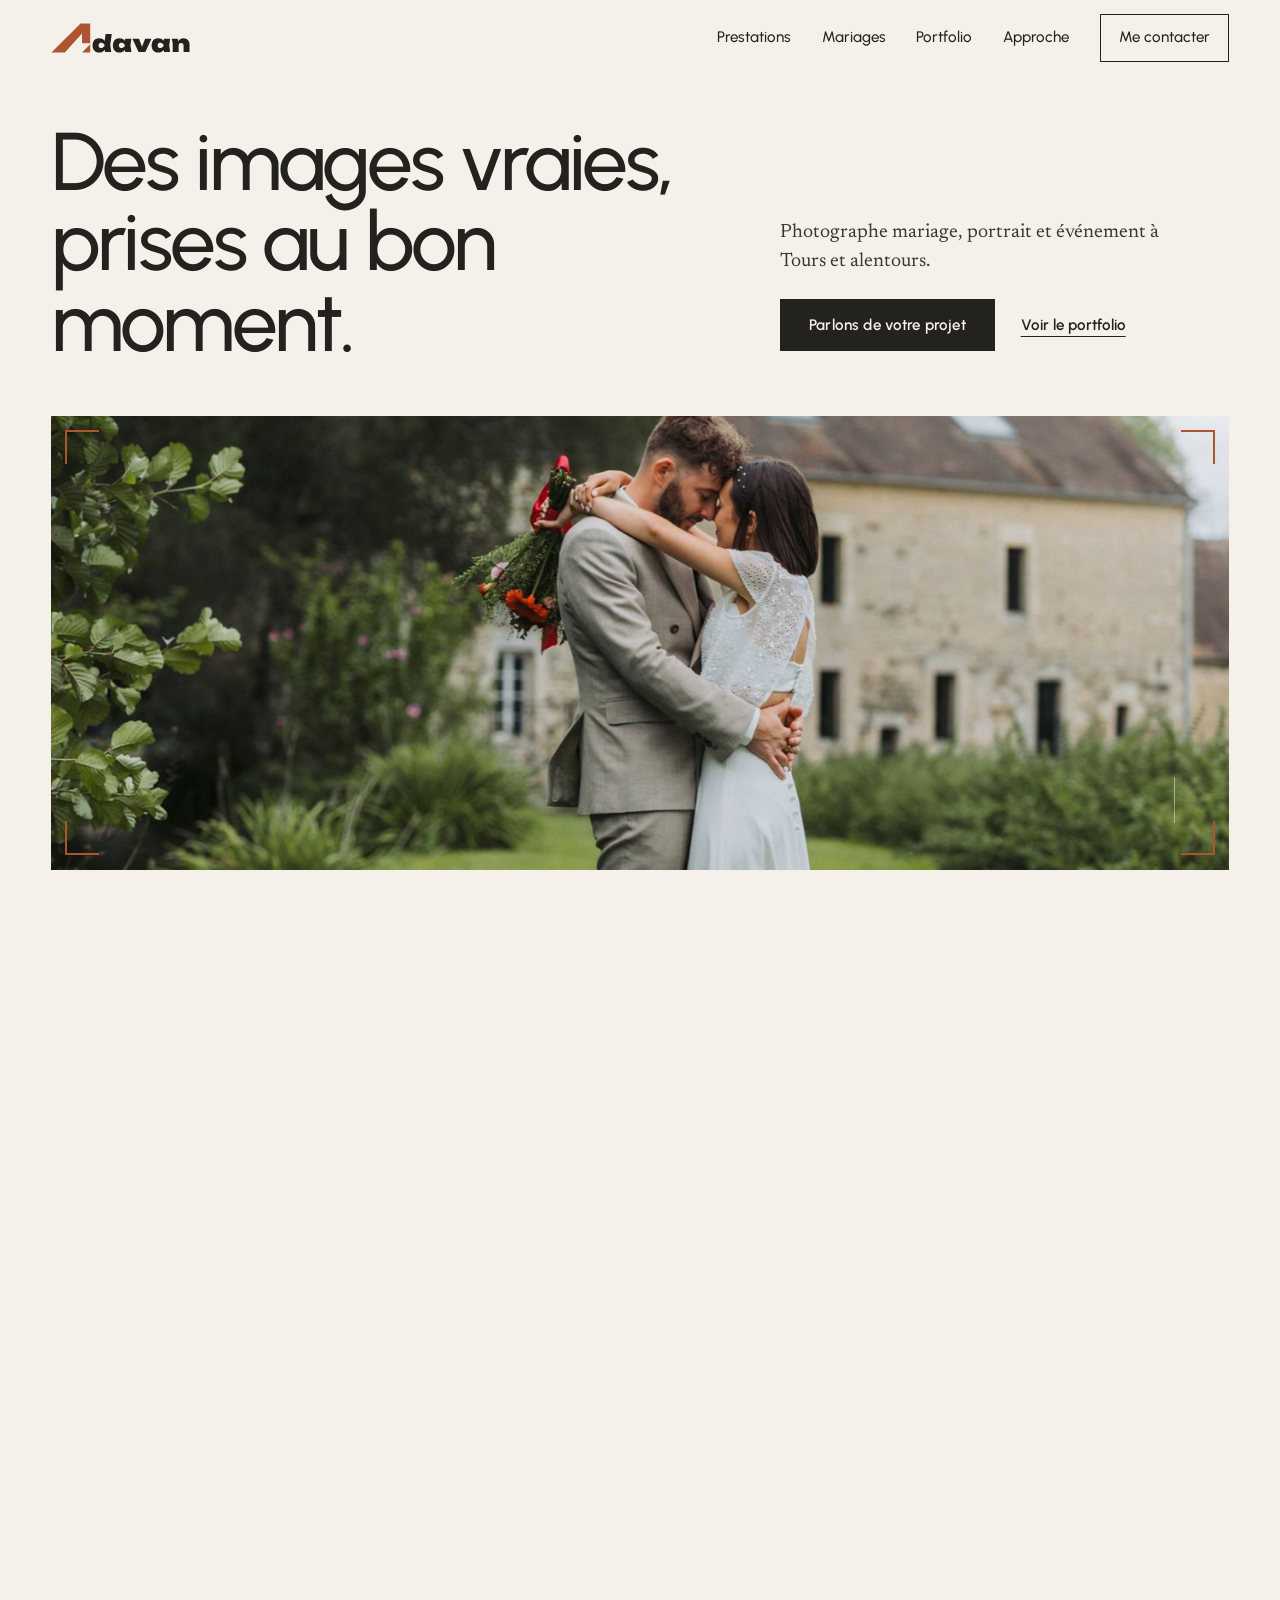
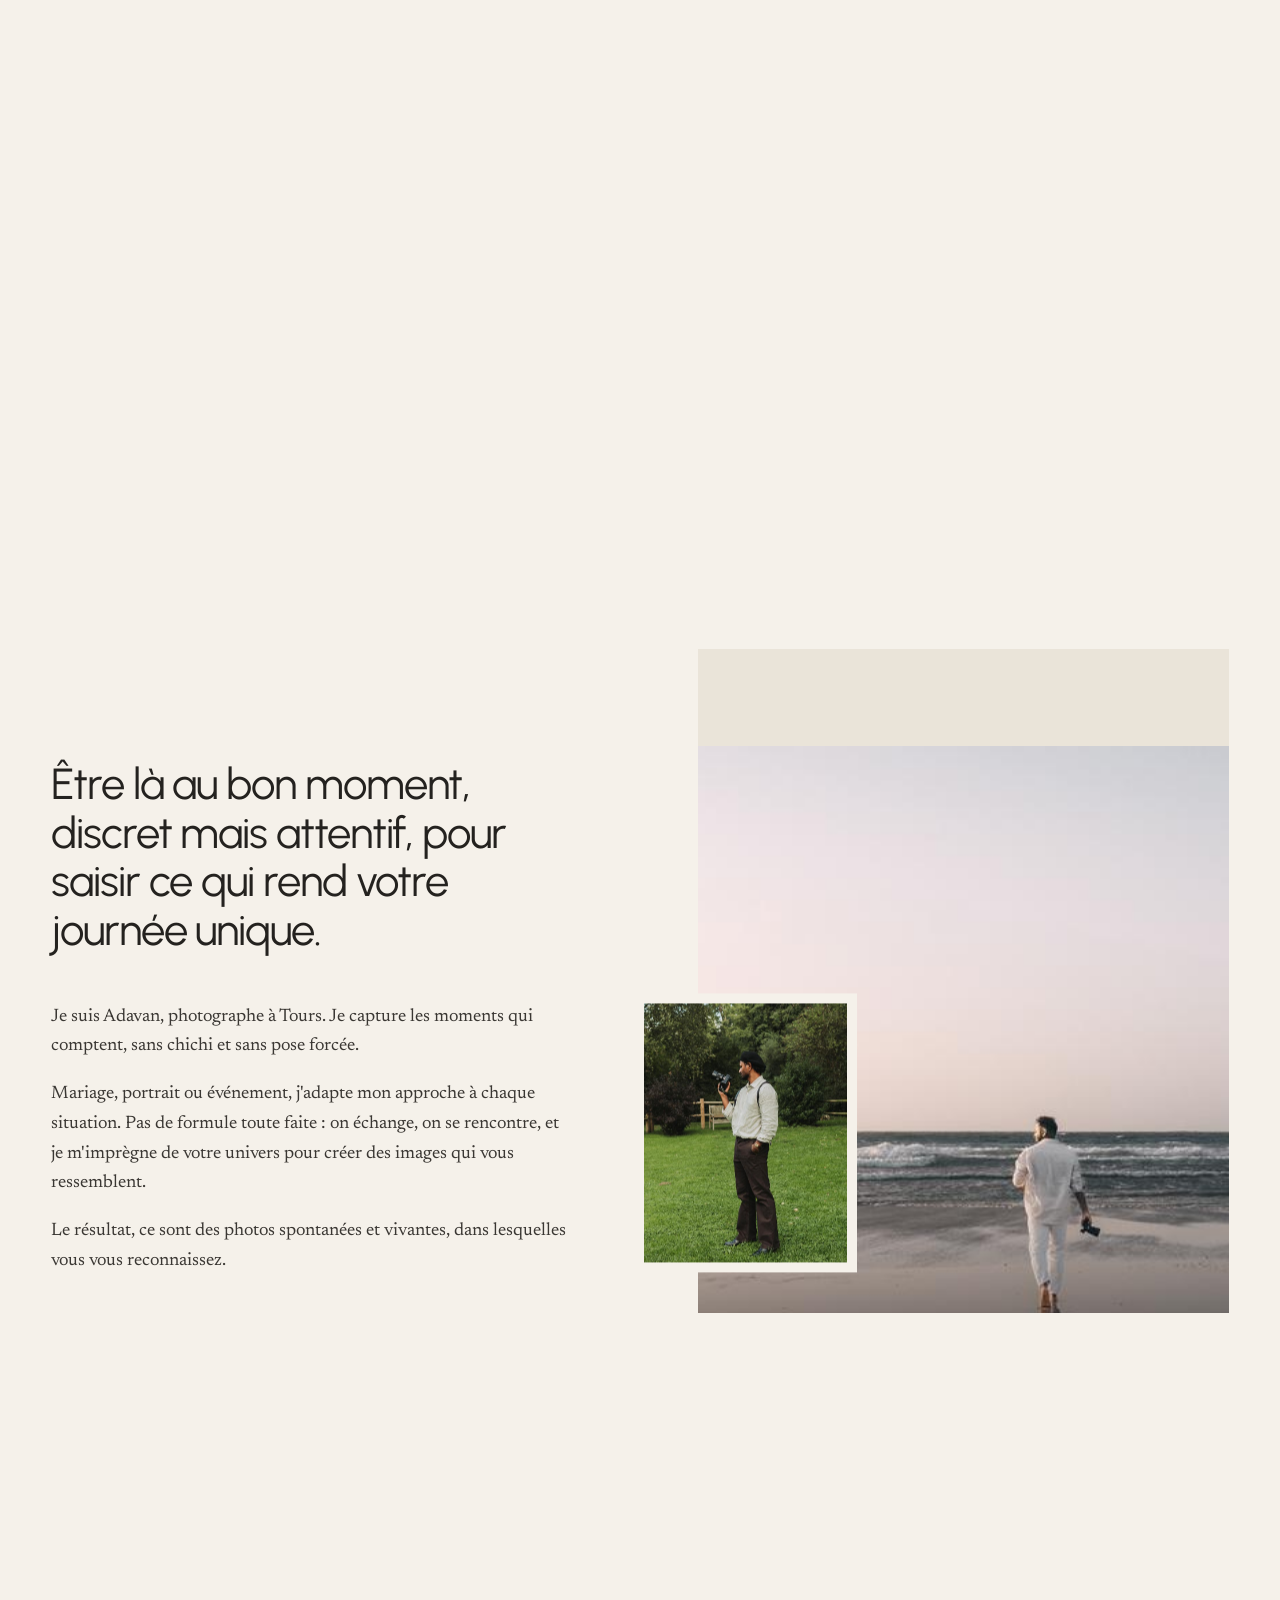
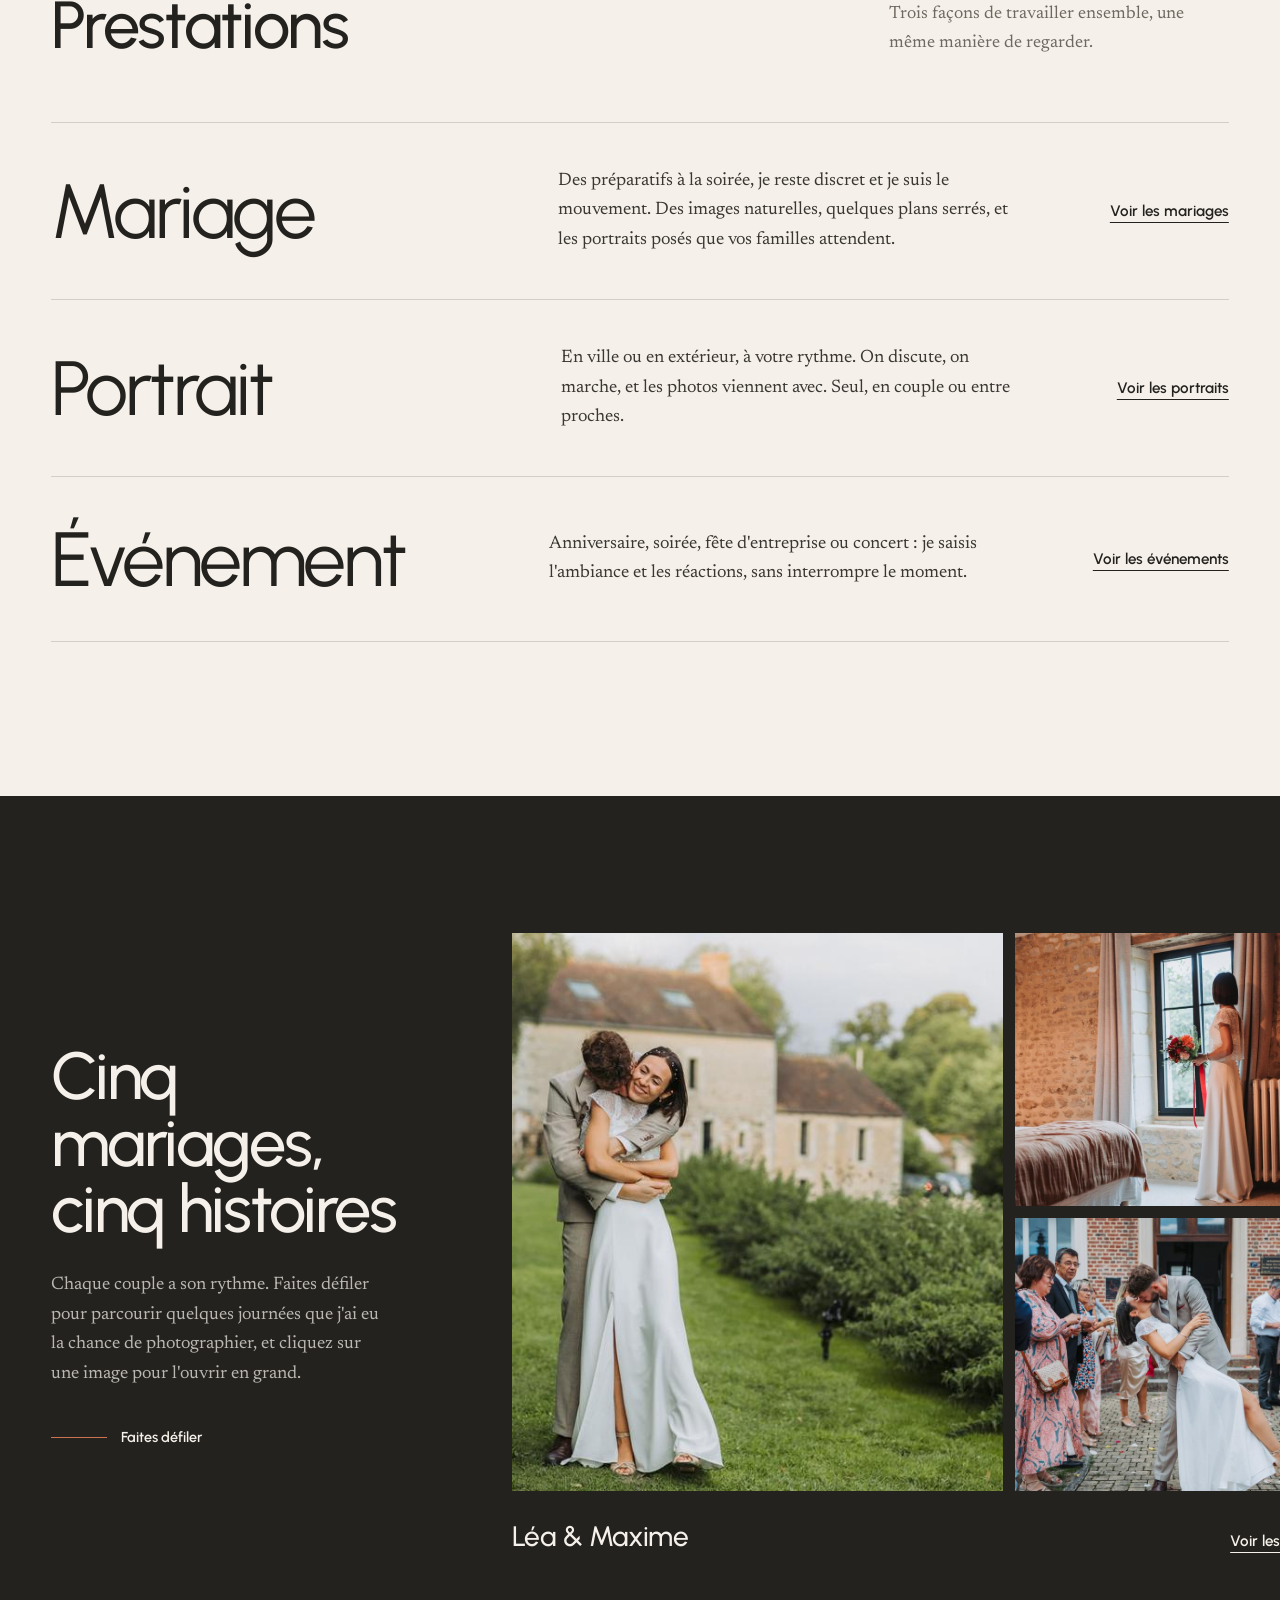
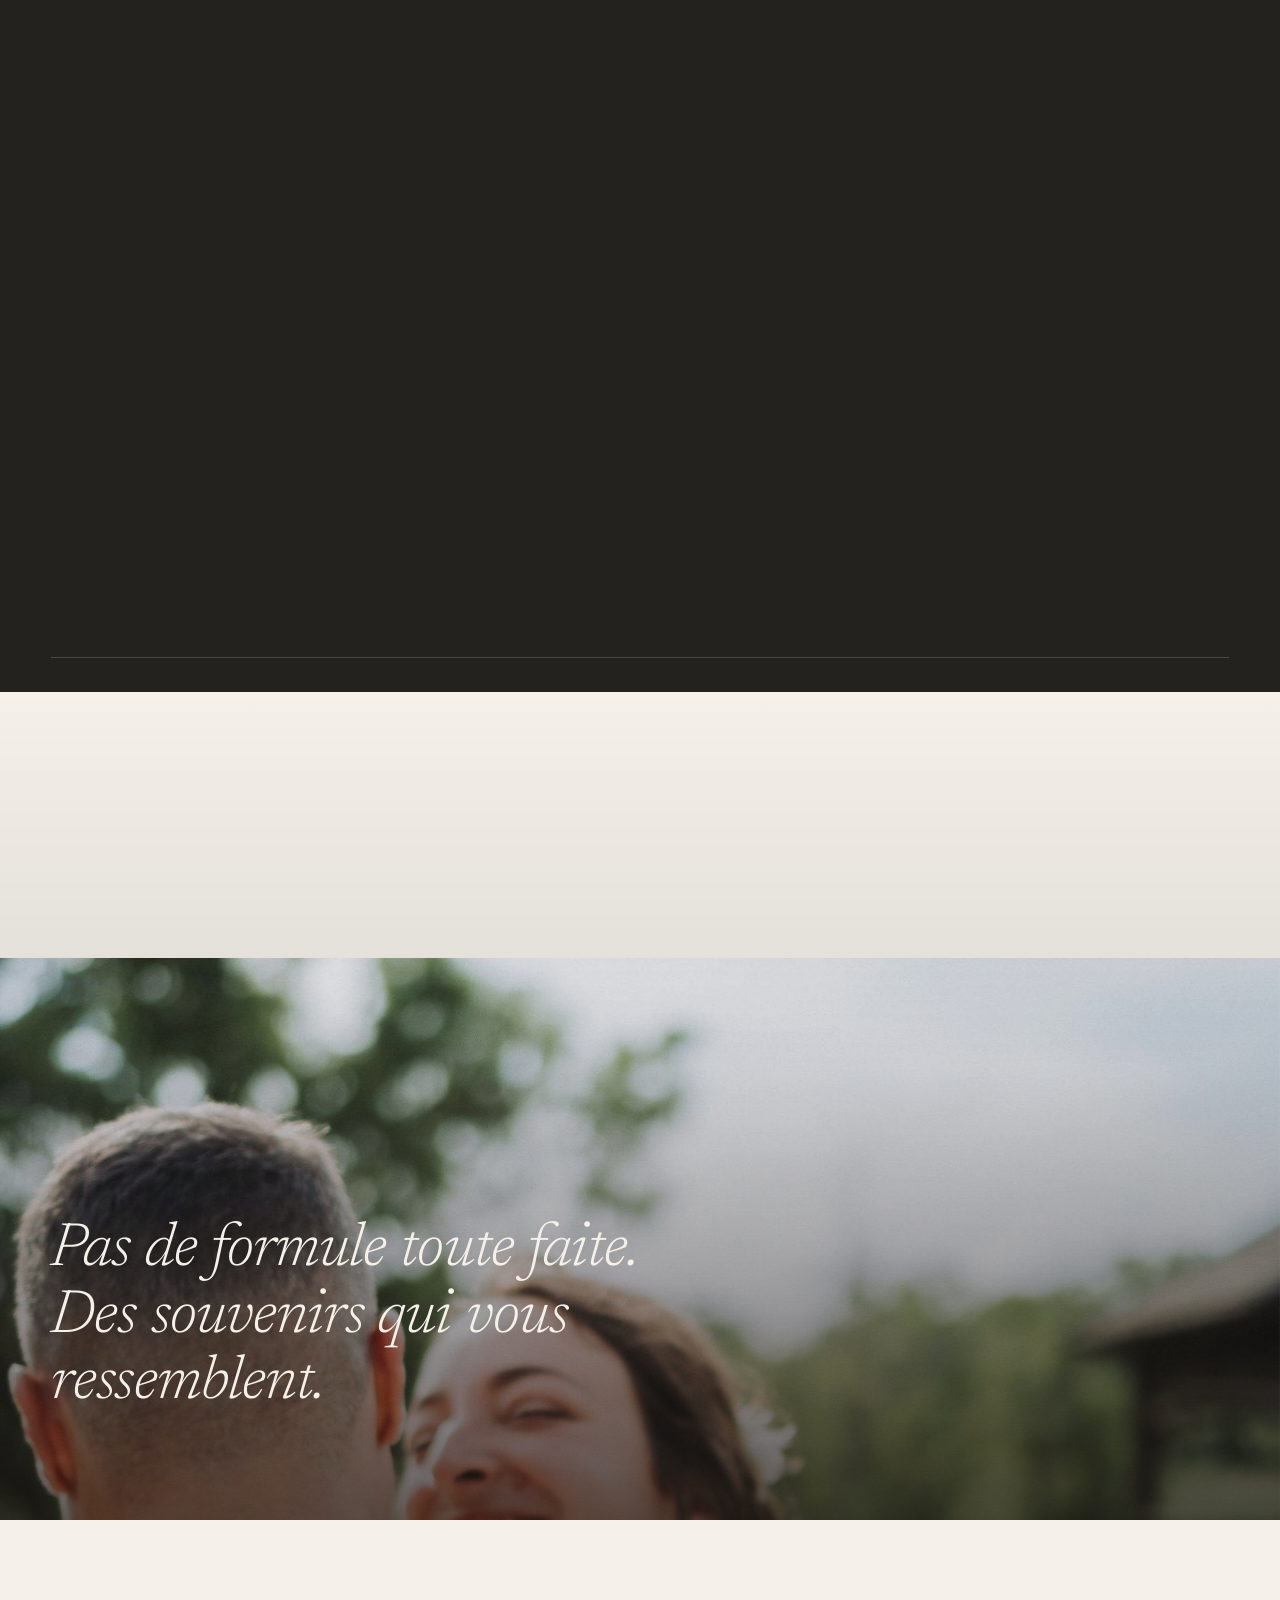
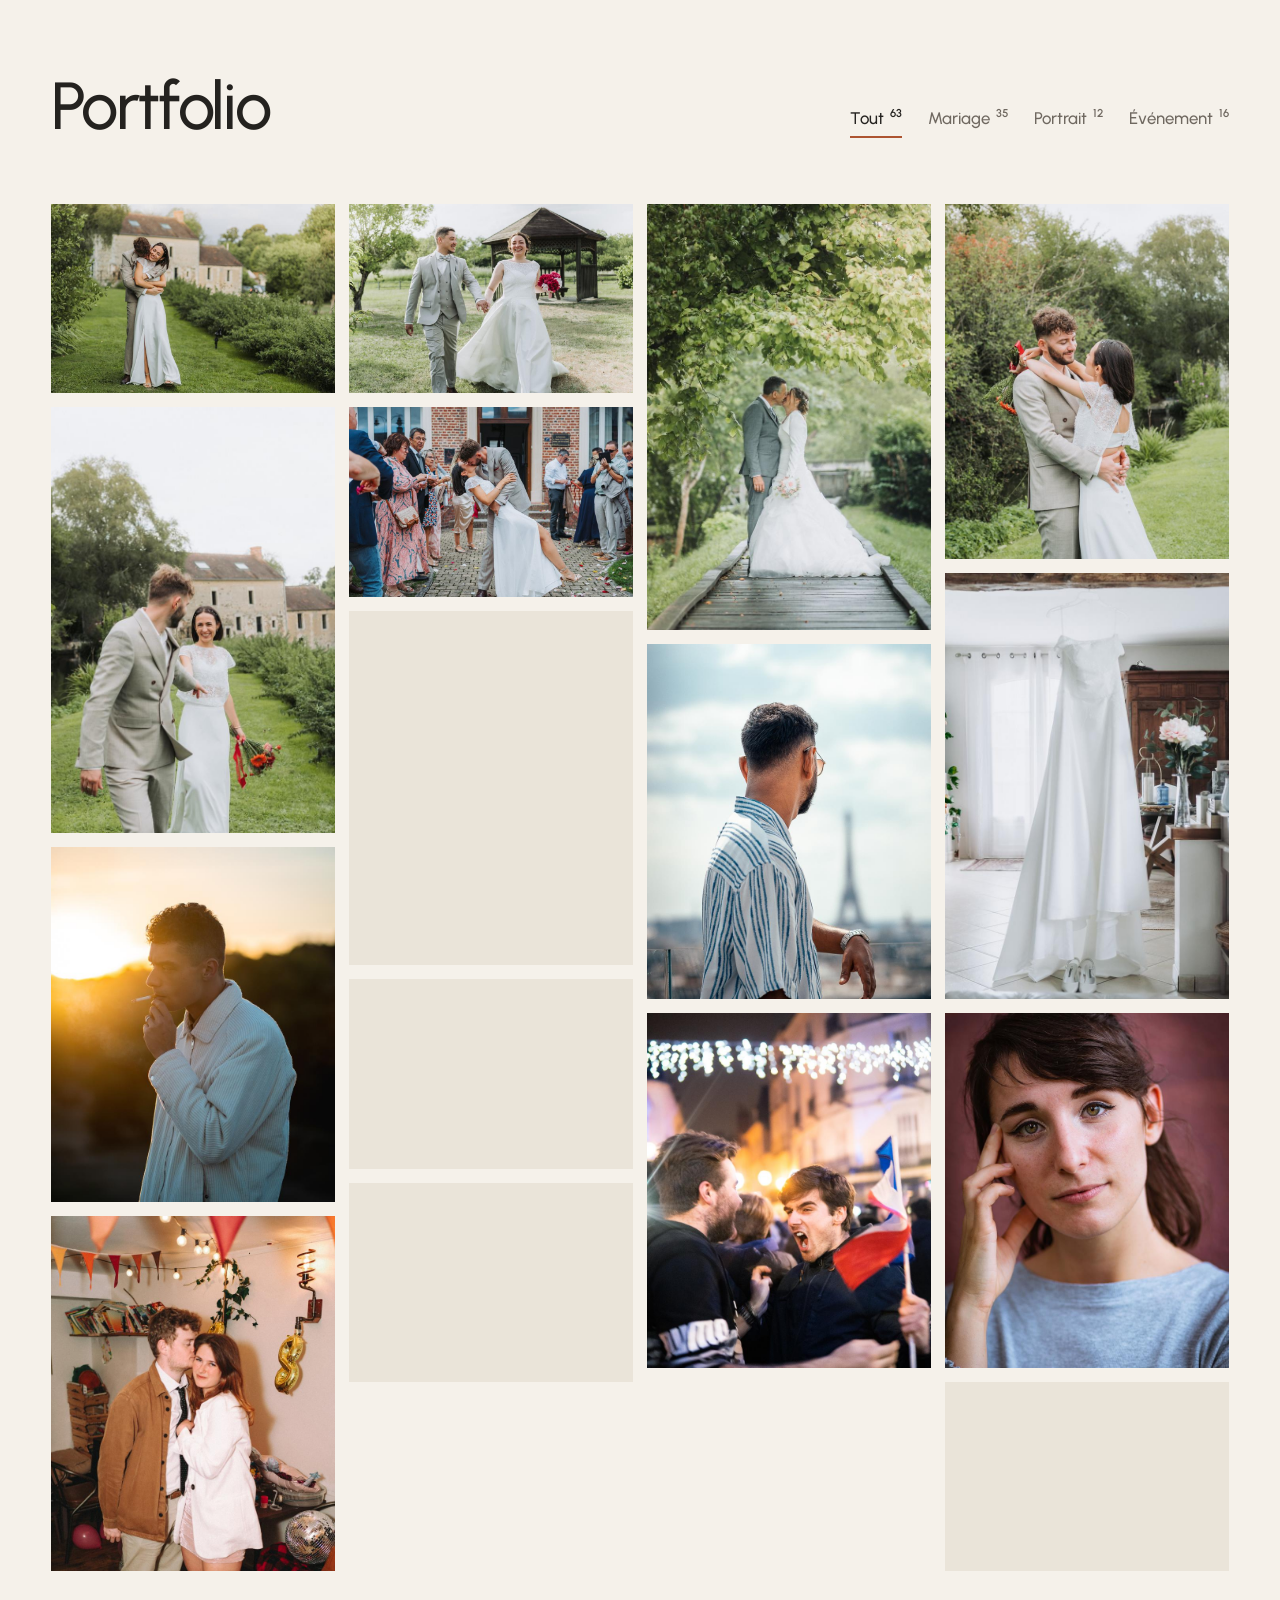
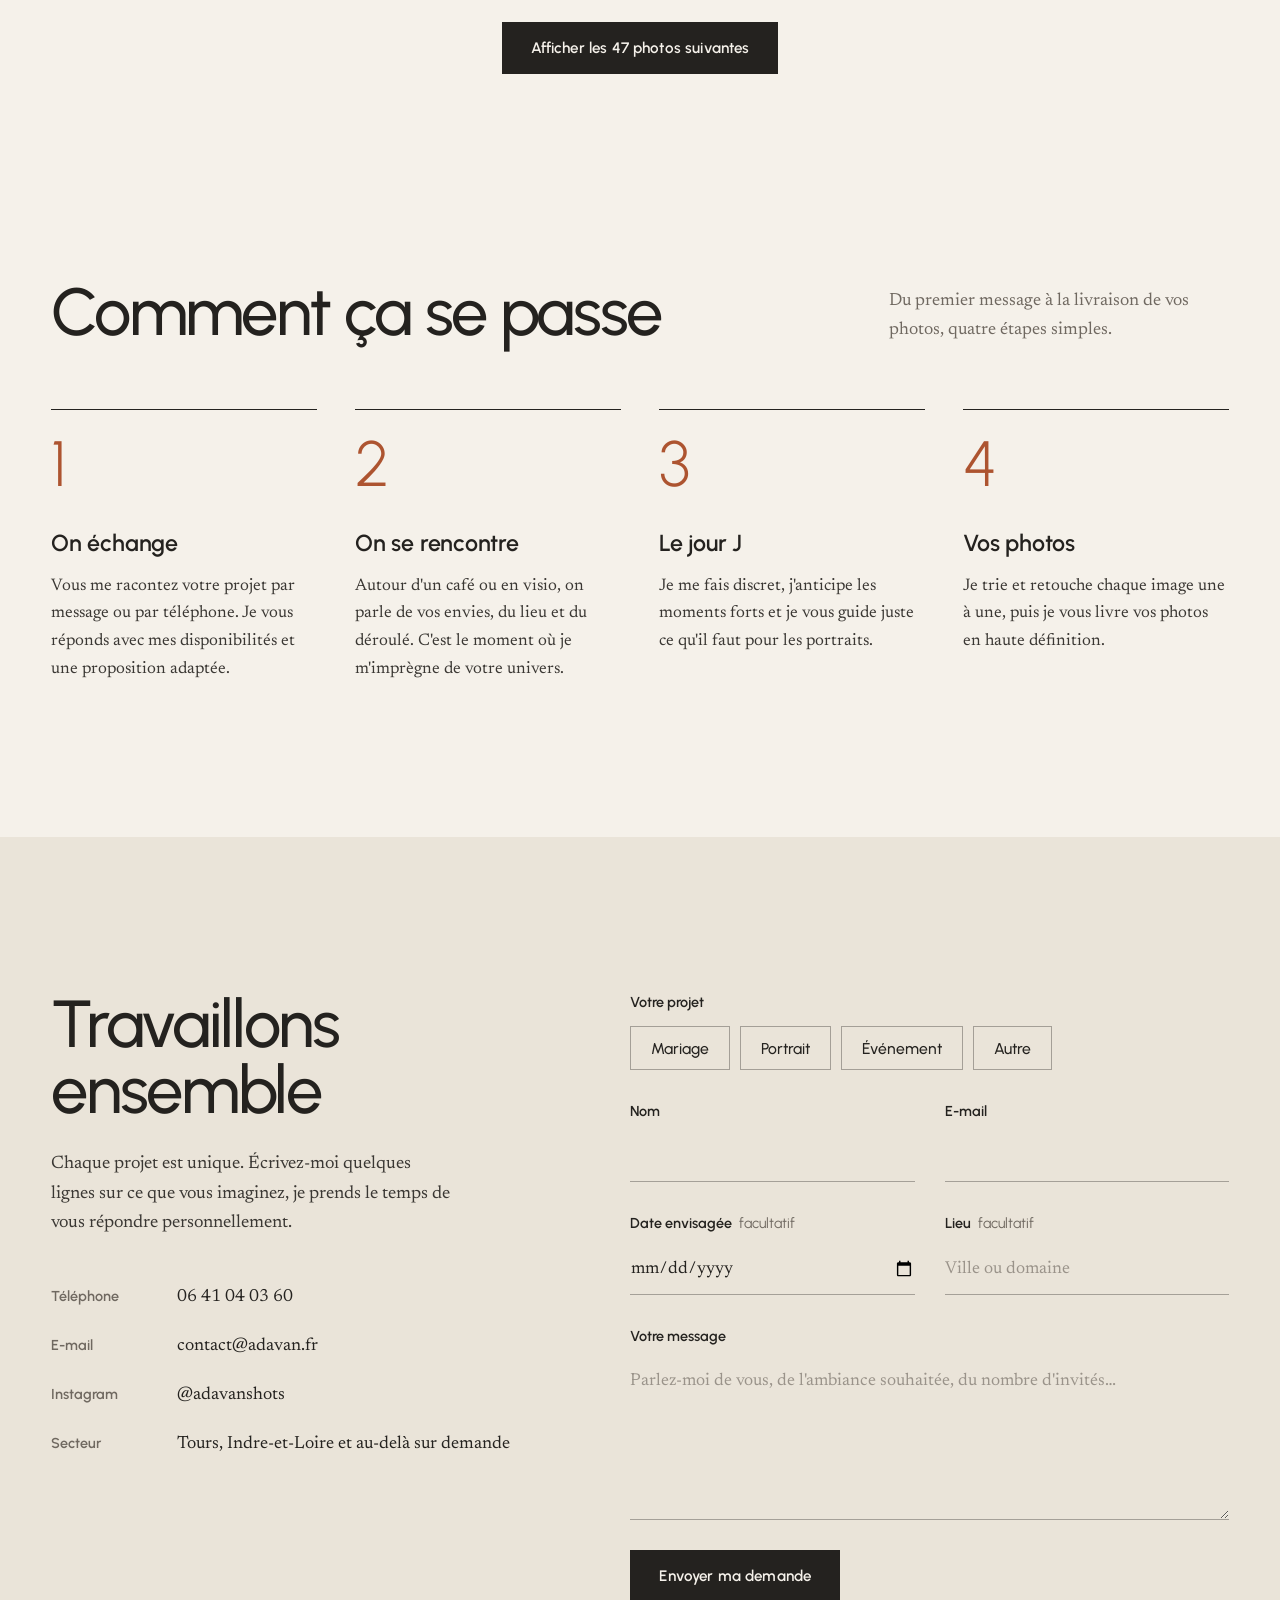
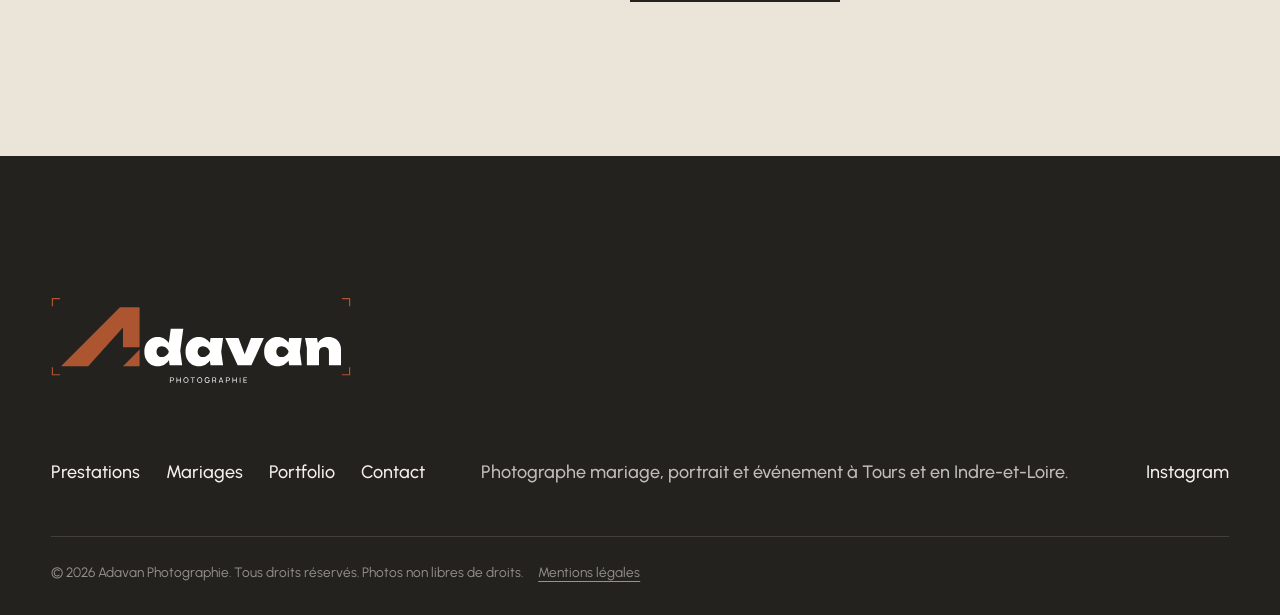
==== commit dc22fab2: "Nouveau site, nouvelle identité" ====
--- a/index.html
+++ b/index.html
@@ -86,10 +86,10 @@
 
         <div class="hero-frame" data-hero-frame>
           <picture>
-            <source media="(max-width: 700px), (orientation: portrait)" srcset="photos/mariages/cc-5-900.jpg 720w, photos/mariages/cc-5-1800.jpg 1440w" sizes="100vw">
-            <img class="hero-img" src="photos/mariages/cc-hero-1800.jpg" srcset="photos/mariages/cc-hero-900.jpg 900w, photos/mariages/cc-hero-1800.jpg 1800w" sizes="100vw" width="1800" height="1200" alt="Les mariés marchent main dans la main dans un parc, devant un kiosque en bois" fetchpriority="high">
+            <source media="(max-width: 700px), (orientation: portrait)" srcset="photos/mariages/lm-14-900.jpg 720w, photos/mariages/lm-14-1800.jpg 1440w" sizes="100vw">
+            <img class="hero-img" src="photos/mariages/lm-11-1800.jpg" srcset="photos/mariages/lm-11-900.jpg 900w, photos/mariages/lm-11-1800.jpg 1800w" sizes="100vw" width="1800" height="1200" alt="Les mariés front contre front dans le jardin d'un vieux moulin en pierre" fetchpriority="high">
           </picture>
-          <p class="hero-caption">Camille &amp; Chakir</p>
+          <p class="hero-caption">Léa &amp; Maxime</p>
         </div>
 
         <div class="viewfinder" aria-hidden="true">
@@ -116,7 +116,7 @@
         <div class="parallax-wrap">
           <img data-parallax="0.12" src="photos/portraits/home-page-banner-900.jpg" srcset="photos/portraits/home-page-banner-900.jpg 900w, photos/portraits/home-page-banner-1800.jpg 1800w" sizes="(max-width: 860px) 100vw, 45vw" width="1620" height="1080" loading="lazy" decoding="async" alt="Silhouette d'une personne au bord de la mer au coucher du soleil">
         </div>
-        <img class="about-inset" src="photos/portraits/6-900.jpg" width="900" height="1125" loading="lazy" decoding="async" alt="Une femme tient un appareil photo argentique devant son visage" data-parallax="-0.08">
+        <img class="about-inset" src="photos/portraits/adavan-900.jpg" width="900" height="900" loading="lazy" decoding="async" alt="Adavan, photographe, son appareil à la main dans un jardin" data-parallax="-0.08">
       </figure>
     </section>
 
@@ -160,10 +160,36 @@
       <div class="stories-sticky">
         <div class="stories-track" data-stories-track>
           <div class="story-intro">
-            <h2 class="section-title">Quatre mariages,<br>quatre histoires</h2>
+            <h2 class="section-title">Cinq mariages,<br>cinq histoires</h2>
             <p>Chaque couple a son rythme. Faites défiler pour parcourir quelques journées que j'ai eu la chance de photographier, et cliquez sur une image pour l'ouvrir en grand.</p>
             <p class="story-hint" aria-hidden="true"><span class="story-hint-line"></span>Faites défiler</p>
           </div>
+          <article class="story" data-story>
+            <div class="story-shots">
+              <button class="story-shot s0" data-full="photos/mariages/lm-01-1800.jpg" data-caption="Mariage de Léa &amp; Maxime" aria-label="Agrandir : Le marié enlace la mariée qui rit, devant un vieux moulin en pierre" data-cursor><img src="photos/mariages/lm-01-900.jpg" srcset="photos/mariages/lm-01-900.jpg 900w, photos/mariages/lm-01-1800.jpg 1800w" sizes="(max-width: 860px) 80vw, 40vw" width="1800" height="1200" loading="lazy" decoding="async" alt="Le marié enlace la mariée qui rit, devant un vieux moulin en pierre"></button>
+              <button class="story-shot s1" data-full="photos/mariages/lm-02-1800.jpg" data-caption="Mariage de Léa &amp; Maxime" aria-label="Agrandir : La mariée regarde par la fenêtre, son bouquet rouge à la main" data-cursor><img src="photos/mariages/lm-02-900.jpg" srcset="photos/mariages/lm-02-900.jpg 900w, photos/mariages/lm-02-1800.jpg 1800w" sizes="(max-width: 860px) 80vw, 40vw" width="1800" height="1266" loading="lazy" decoding="async" alt="La mariée regarde par la fenêtre, son bouquet rouge à la main"></button>
+              <button class="story-shot s2" data-full="photos/mariages/lm-03-1800.jpg" data-caption="Mariage de Léa &amp; Maxime" aria-label="Agrandir : Baiser renversé à la sortie de la mairie, sous les pétales" data-cursor><img src="photos/mariages/lm-03-900.jpg" srcset="photos/mariages/lm-03-900.jpg 900w, photos/mariages/lm-03-1800.jpg 1800w" sizes="(max-width: 860px) 80vw, 40vw" width="1800" height="1200" loading="lazy" decoding="async" alt="Baiser renversé à la sortie de la mairie, sous les pétales"></button>
+              <button class="story-shot s3" data-full="photos/mariages/lm-04-1800.jpg" data-caption="Mariage de Léa &amp; Maxime" aria-label="Agrandir : Le marié ajuste ses manches devant un papier peint à feuilles" data-cursor hidden></button>
+              <button class="story-shot s4" data-full="photos/mariages/lm-05-1800.jpg" data-caption="Mariage de Léa &amp; Maxime" aria-label="Agrandir : Le marié sourit pendant la découverte, ses proches dans le miroir" data-cursor hidden></button>
+              <button class="story-shot s5" data-full="photos/mariages/lm-06-1800.jpg" data-caption="Mariage de Léa &amp; Maxime" aria-label="Agrandir : La mariée tend la main au marié dans l&#x27;encadrement d&#x27;une porte" data-cursor hidden></button>
+              <button class="story-shot s6" data-full="photos/mariages/lm-07-1800.jpg" data-caption="Mariage de Léa &amp; Maxime" aria-label="Agrandir : Les mariés posent devant une cheminée en pierre" data-cursor hidden></button>
+              <button class="story-shot s7" data-full="photos/mariages/lm-08-1800.jpg" data-caption="Mariage de Léa &amp; Maxime" aria-label="Agrandir : Les mariés se tiennent la main, détail du costume et du bouquet" data-cursor hidden></button>
+              <button class="story-shot s8" data-full="photos/mariages/lm-09-1800.jpg" data-caption="Mariage de Léa &amp; Maxime" aria-label="Agrandir : Les mains des mariés se frôlent, alliances visibles" data-cursor hidden></button>
+              <button class="story-shot s9" data-full="photos/mariages/lm-10-1800.jpg" data-caption="Mariage de Léa &amp; Maxime" aria-label="Agrandir : La main de la mariée posée dans celle du marié, bague et montre" data-cursor hidden></button>
+              <button class="story-shot s10" data-full="photos/mariages/lm-11-1800.jpg" data-caption="Mariage de Léa &amp; Maxime" aria-label="Agrandir : Les mariés front contre front dans le jardin du moulin" data-cursor hidden></button>
+              <button class="story-shot s11" data-full="photos/mariages/lm-12-1800.jpg" data-caption="Mariage de Léa &amp; Maxime" aria-label="Agrandir : Les mariés dansent dans l&#x27;allée du jardin" data-cursor hidden></button>
+              <button class="story-shot s12" data-full="photos/mariages/lm-13-1800.jpg" data-caption="Mariage de Léa &amp; Maxime" aria-label="Agrandir : Le marié serre la mariée dans ses bras, devant le moulin" data-cursor hidden></button>
+              <button class="story-shot s13" data-full="photos/mariages/lm-14-1800.jpg" data-caption="Mariage de Léa &amp; Maxime" aria-label="Agrandir : La mariée, les bras autour du cou du marié, se regardent en souriant" data-cursor hidden></button>
+              <button class="story-shot s14" data-full="photos/mariages/lm-15-1800.jpg" data-caption="Mariage de Léa &amp; Maxime" aria-label="Agrandir : Le marié entraîne la mariée par la main, elle rit" data-cursor hidden></button>
+              <button class="story-shot s15" data-full="photos/mariages/lm-16-1800.jpg" data-caption="Mariage de Léa &amp; Maxime" aria-label="Agrandir : Les mariés s&#x27;éloignent main dans la main en se retournant" data-cursor hidden></button>
+              <button class="story-shot s16" data-full="photos/mariages/lm-17-1800.jpg" data-caption="Mariage de Léa &amp; Maxime" aria-label="Agrandir : Le marié embrasse le front de la mariée" data-cursor hidden></button>
+              <button class="story-shot s17" data-full="photos/mariages/lm-18-1800.jpg" data-caption="Mariage de Léa &amp; Maxime" aria-label="Agrandir : Les mariés accoudés à la rambarde d&#x27;un pont en pierre" data-cursor hidden></button>
+            </div>
+            <header class="story-meta">
+              <h3>Léa &amp; Maxime</h3>
+              <button class="btn-text story-open" data-story-open>Voir les photos</button>
+            </header>
+          </article>
           <article class="story" data-story>
             <div class="story-shots">
               <button class="story-shot s0" data-full="photos/mariages/cc-hero-1800.jpg" data-caption="Mariage de Camille &amp; Chakir" aria-label="Agrandir : Les mariés marchent main dans la main devant un kiosque en bois" data-cursor><img src="photos/mariages/cc-hero-900.jpg" srcset="photos/mariages/cc-hero-900.jpg 900w, photos/mariages/cc-hero-1800.jpg 1800w" sizes="(max-width: 860px) 80vw, 40vw" width="1800" height="1200" loading="lazy" decoding="async" alt="Les mariés marchent main dans la main devant un kiosque en bois"></button>
@@ -182,7 +208,7 @@
             </div>
             <header class="story-meta">
               <h3>Camille &amp; Chakir</h3>
-              <button class="btn-text story-open" data-story-open>Voir les 13 photos</button>
+              <button class="btn-text story-open" data-story-open>Voir les photos</button>
             </header>
           </article>
           <article class="story" data-story>
@@ -194,7 +220,7 @@
             </div>
             <header class="story-meta">
               <h3>Alison &amp; Jérôme</h3>
-              <button class="btn-text story-open" data-story-open>Voir les 4 photos</button>
+              <button class="btn-text story-open" data-story-open>Voir les photos</button>
             </header>
           </article>
           <article class="story" data-story>
@@ -207,7 +233,7 @@
             </div>
             <header class="story-meta">
               <h3>Laurène &amp; Quentin</h3>
-              <button class="btn-text story-open" data-story-open>Voir les 5 photos</button>
+              <button class="btn-text story-open" data-story-open>Voir les photos</button>
             </header>
           </article>
           <article class="story" data-story>
@@ -219,7 +245,7 @@
             </div>
             <header class="story-meta">
               <h3>Pauline &amp; Zaafir</h3>
-              <button class="btn-text story-open" data-story-open>Voir les 4 photos</button>
+              <button class="btn-text story-open" data-story-open>Voir les photos</button>
             </header>
           </article>
           <div class="story-outro">
@@ -249,36 +275,116 @@
       <div class="section-head">
         <h2 class="section-title">Portfolio</h2>
         <div class="filters" role="group" aria-label="Filtrer le portfolio">
-          <button class="filter is-active" data-filter="all" aria-pressed="true">Tout <sup>52</sup></button>
-          <button class="filter" data-filter="mariage" aria-pressed="false">Mariage <sup>24</sup></button>
+          <button class="filter is-active" data-filter="all" aria-pressed="true">Tout <sup>63</sup></button>
+          <button class="filter" data-filter="mariage" aria-pressed="false">Mariage <sup>35</sup></button>
           <button class="filter" data-filter="portrait" aria-pressed="false">Portrait <sup>12</sup></button>
           <button class="filter" data-filter="evenement" aria-pressed="false">Événement <sup>16</sup></button>
         </div>
       </div>
       <div class="grid" data-grid>
         <figure class="tile" data-cat="mariage" data-cursor>
+          <button class="tile-btn" data-full="photos/mariages/lm-01-1800.jpg" data-caption="Mariage de Léa &amp; Maxime" aria-label="Agrandir : Le marié enlace la mariée qui rit, devant un vieux moulin en pierre">
+            <img src="photos/mariages/lm-01-900.jpg" srcset="photos/mariages/lm-01-900.jpg 900w, photos/mariages/lm-01-1800.jpg 1800w" sizes="(max-width: 600px) 50vw, (max-width: 1100px) 33vw, 25vw" width="1800" height="1200" loading="lazy" decoding="async" alt="Le marié enlace la mariée qui rit, devant un vieux moulin en pierre">
+          </button>
+        </figure>
+        <figure class="tile" data-cat="mariage" data-cursor>
+          <button class="tile-btn" data-full="photos/mariages/lm-15-1800.jpg" data-caption="Mariage de Léa &amp; Maxime" aria-label="Agrandir : Le marié entraîne la mariée par la main, elle rit">
+            <img src="photos/mariages/lm-15-900.jpg" srcset="photos/mariages/lm-15-900.jpg 600w, photos/mariages/lm-15-1800.jpg 1200w" sizes="(max-width: 600px) 50vw, (max-width: 1100px) 33vw, 25vw" width="1200" height="1800" loading="lazy" decoding="async" alt="Le marié entraîne la mariée par la main, elle rit">
+          </button>
+        </figure>
+        <figure class="tile" data-cat="portrait" data-cursor>
+          <button class="tile-btn" data-full="photos/portraits/7-1800.jpg" data-caption="Séance portrait" aria-label="Agrandir : Homme en contre-jour au coucher du soleil">
+            <img src="photos/portraits/7-900.jpg" srcset="photos/portraits/7-900.jpg 720w, photos/portraits/7-1800.jpg 1080w" sizes="(max-width: 600px) 50vw, (max-width: 1100px) 33vw, 25vw" width="1080" height="1350" loading="lazy" decoding="async" alt="Homme en contre-jour au coucher du soleil">
+          </button>
+        </figure>
+        <figure class="tile" data-cat="evenement" data-cursor>
+          <button class="tile-btn" data-full="photos/events/d-3-1800.jpg" data-caption="Reportage événement" aria-label="Agrandir : Un couple s&#x27;embrasse lors d&#x27;une fête d&#x27;anniversaire">
+            <img src="photos/events/d-3-900.jpg" srcset="photos/events/d-3-900.jpg 720w, photos/events/d-3-1800.jpg 1440w" sizes="(max-width: 600px) 50vw, (max-width: 1100px) 33vw, 25vw" width="1440" height="1800" loading="lazy" decoding="async" alt="Un couple s&#x27;embrasse lors d&#x27;une fête d&#x27;anniversaire">
+          </button>
+        </figure>
+        <figure class="tile" data-cat="mariage" data-cursor>
           <button class="tile-btn" data-full="photos/mariages/cc-hero-1800.jpg" data-caption="Mariage de Camille &amp; Chakir" aria-label="Agrandir : Les mariés marchent main dans la main devant un kiosque en bois">
             <img src="photos/mariages/cc-hero-900.jpg" srcset="photos/mariages/cc-hero-900.jpg 900w, photos/mariages/cc-hero-1800.jpg 1800w" sizes="(max-width: 600px) 50vw, (max-width: 1100px) 33vw, 25vw" width="1800" height="1200" loading="lazy" decoding="async" alt="Les mariés marchent main dans la main devant un kiosque en bois">
           </button>
         </figure>
         <figure class="tile" data-cat="mariage" data-cursor>
+          <button class="tile-btn" data-full="photos/mariages/lm-03-1800.jpg" data-caption="Mariage de Léa &amp; Maxime" aria-label="Agrandir : Baiser renversé à la sortie de la mairie, sous les pétales">
+            <img src="photos/mariages/lm-03-900.jpg" srcset="photos/mariages/lm-03-900.jpg 900w, photos/mariages/lm-03-1800.jpg 1800w" sizes="(max-width: 600px) 50vw, (max-width: 1100px) 33vw, 25vw" width="1800" height="1200" loading="lazy" decoding="async" alt="Baiser renversé à la sortie de la mairie, sous les pétales">
+          </button>
+        </figure>
+        <figure class="tile" data-cat="portrait" data-cursor>
+          <button class="tile-btn" data-full="photos/portraits/8-1800.jpg" data-caption="Séance portrait" aria-label="Agrandir : Jeune femme au volant d&#x27;une voiture ancienne rouge">
+            <img src="photos/portraits/8-900.jpg" srcset="photos/portraits/8-900.jpg 720w, photos/portraits/8-1800.jpg 1080w" sizes="(max-width: 600px) 50vw, (max-width: 1100px) 33vw, 25vw" width="1080" height="1350" loading="lazy" decoding="async" alt="Jeune femme au volant d&#x27;une voiture ancienne rouge">
+          </button>
+        </figure>
+        <figure class="tile" data-cat="evenement" data-cursor>
+          <button class="tile-btn" data-full="photos/events/2-1800.jpg" data-caption="Reportage événement" aria-label="Agrandir : Piste de danse pleine, en noir et blanc">
+            <img src="photos/events/2-900.jpg" srcset="photos/events/2-900.jpg 900w, photos/events/2-1800.jpg 1800w" sizes="(max-width: 600px) 50vw, (max-width: 1100px) 33vw, 25vw" width="1800" height="1200" loading="lazy" decoding="async" alt="Piste de danse pleine, en noir et blanc">
+          </button>
+        </figure>
+        <figure class="tile" data-cat="mariage" data-cursor>
+          <button class="tile-btn" data-full="photos/mariages/lm-02-1800.jpg" data-caption="Mariage de Léa &amp; Maxime" aria-label="Agrandir : La mariée regarde par la fenêtre, son bouquet rouge à la main">
+            <img src="photos/mariages/lm-02-900.jpg" srcset="photos/mariages/lm-02-900.jpg 900w, photos/mariages/lm-02-1800.jpg 1800w" sizes="(max-width: 600px) 50vw, (max-width: 1100px) 33vw, 25vw" width="1800" height="1266" loading="lazy" decoding="async" alt="La mariée regarde par la fenêtre, son bouquet rouge à la main">
+          </button>
+        </figure>
+        <figure class="tile" data-cat="mariage" data-cursor>
+          <button class="tile-btn" data-full="photos/mariages/ja-4-1800.jpg" data-caption="Mariage de Alison &amp; Jérôme" aria-label="Agrandir : Les mariés s&#x27;embrassent sur un ponton sous les arbres">
+            <img src="photos/mariages/ja-4-900.jpg" srcset="photos/mariages/ja-4-900.jpg 600w, photos/mariages/ja-4-1800.jpg 1080w" sizes="(max-width: 600px) 50vw, (max-width: 1100px) 33vw, 25vw" width="1080" height="1620" loading="lazy" decoding="async" alt="Les mariés s&#x27;embrassent sur un ponton sous les arbres">
+          </button>
+        </figure>
+        <figure class="tile" data-cat="portrait" data-cursor>
+          <button class="tile-btn" data-full="photos/portraits/1-1800.jpg" data-caption="Séance portrait" aria-label="Agrandir : Homme de profil devant la tour Eiffel">
+            <img src="photos/portraits/1-900.jpg" srcset="photos/portraits/1-900.jpg 720w, photos/portraits/1-1800.jpg 1080w" sizes="(max-width: 600px) 50vw, (max-width: 1100px) 33vw, 25vw" width="1080" height="1350" loading="lazy" decoding="async" alt="Homme de profil devant la tour Eiffel">
+          </button>
+        </figure>
+        <figure class="tile" data-cat="evenement" data-cursor>
+          <button class="tile-btn" data-full="photos/events/10-1800.jpg" data-caption="Reportage événement" aria-label="Agrandir : Supporters en liesse avec un drapeau français">
+            <img src="photos/events/10-900.jpg" srcset="photos/events/10-900.jpg 720w, photos/events/10-1800.jpg 1080w" sizes="(max-width: 600px) 50vw, (max-width: 1100px) 33vw, 25vw" width="1080" height="1350" loading="lazy" decoding="async" alt="Supporters en liesse avec un drapeau français">
+          </button>
+        </figure>
+        <figure class="tile" data-cat="mariage" data-cursor>
+          <button class="tile-btn" data-full="photos/mariages/lm-14-1800.jpg" data-caption="Mariage de Léa &amp; Maxime" aria-label="Agrandir : La mariée, les bras autour du cou du marié, se regardent en souriant">
+            <img src="photos/mariages/lm-14-900.jpg" srcset="photos/mariages/lm-14-900.jpg 720w, photos/mariages/lm-14-1800.jpg 1440w" sizes="(max-width: 600px) 50vw, (max-width: 1100px) 33vw, 25vw" width="1440" height="1800" loading="lazy" decoding="async" alt="La mariée, les bras autour du cou du marié, se regardent en souriant">
+          </button>
+        </figure>
+        <figure class="tile" data-cat="mariage" data-cursor>
           <button class="tile-btn" data-full="photos/mariages/cc-10-1800.jpg" data-caption="Mariage de Camille &amp; Chakir" aria-label="Agrandir : La robe de mariée suspendue dans une pièce lumineuse">
             <img src="photos/mariages/cc-10-900.jpg" srcset="photos/mariages/cc-10-900.jpg 600w, photos/mariages/cc-10-1800.jpg 1200w" sizes="(max-width: 600px) 50vw, (max-width: 1100px) 33vw, 25vw" width="1200" height="1800" loading="lazy" decoding="async" alt="La robe de mariée suspendue dans une pièce lumineuse">
           </button>
         </figure>
         <figure class="tile" data-cat="portrait" data-cursor>
-          <button class="tile-btn" data-full="photos/portraits/7-1800.jpg" data-caption="Séance portrait" aria-label="Agrandir : Homme en contre-jour au coucher du soleil">
-            <img src="photos/portraits/7-900.jpg" srcset="photos/portraits/7-900.jpg 720w, photos/portraits/7-1800.jpg 1080w" sizes="(max-width: 600px) 50vw, (max-width: 1100px) 33vw, 25vw" width="1080" height="1350" loading="lazy" decoding="async" alt="Homme en contre-jour au coucher du soleil">
-          </button>
-        </figure>
-        <figure class="tile" data-cat="evenement" data-cursor>
-          <button class="tile-btn" data-full="photos/events/d-3-1800.jpg" data-caption="Reportage événement" aria-label="Agrandir : Un couple s&#x27;embrasse lors d&#x27;une fête d&#x27;anniversaire">
-            <img src="photos/events/d-3-900.jpg" srcset="photos/events/d-3-900.jpg 720w, photos/events/d-3-1800.jpg 1440w" sizes="(max-width: 600px) 50vw, (max-width: 1100px) 33vw, 25vw" width="1440" height="1800" loading="lazy" decoding="async" alt="Un couple s&#x27;embrasse lors d&#x27;une fête d&#x27;anniversaire">
-          </button>
-        </figure>
-        <figure class="tile" data-cat="mariage" data-cursor>
-          <button class="tile-btn" data-full="photos/mariages/ja-4-1800.jpg" data-caption="Mariage de Alison &amp; Jérôme" aria-label="Agrandir : Les mariés s&#x27;embrassent sur un ponton sous les arbres">
-            <img src="photos/mariages/ja-4-900.jpg" srcset="photos/mariages/ja-4-900.jpg 600w, photos/mariages/ja-4-1800.jpg 1080w" sizes="(max-width: 600px) 50vw, (max-width: 1100px) 33vw, 25vw" width="1080" height="1620" loading="lazy" decoding="async" alt="Les mariés s&#x27;embrassent sur un ponton sous les arbres">
+          <button class="tile-btn" data-full="photos/portraits/5-1800.jpg" data-caption="Séance portrait" aria-label="Agrandir : Portrait serré d&#x27;une femme, la main sur la tempe">
+            <img src="photos/portraits/5-900.jpg" srcset="photos/portraits/5-900.jpg 720w, photos/portraits/5-1800.jpg 1080w" sizes="(max-width: 600px) 50vw, (max-width: 1100px) 33vw, 25vw" width="1080" height="1350" loading="lazy" decoding="async" alt="Portrait serré d&#x27;une femme, la main sur la tempe">
+          </button>
+        </figure>
+        <figure class="tile" data-cat="evenement" data-cursor>
+          <button class="tile-btn" data-full="photos/events/3-1800.jpg" data-caption="Reportage événement" aria-label="Agrandir : Une femme émue au micro, les mains sur le visage">
+            <img src="photos/events/3-900.jpg" srcset="photos/events/3-900.jpg 900w, photos/events/3-1800.jpg 1800w" sizes="(max-width: 600px) 50vw, (max-width: 1100px) 33vw, 25vw" width="1800" height="1200" loading="lazy" decoding="async" alt="Une femme émue au micro, les mains sur le visage">
+          </button>
+        </figure>
+        <figure class="tile" data-cat="mariage" data-cursor>
+          <button class="tile-btn" data-full="photos/mariages/lm-12-1800.jpg" data-caption="Mariage de Léa &amp; Maxime" aria-label="Agrandir : Les mariés dansent dans l&#x27;allée du jardin">
+            <img src="photos/mariages/lm-12-900.jpg" srcset="photos/mariages/lm-12-900.jpg 900w, photos/mariages/lm-12-1800.jpg 1800w" sizes="(max-width: 600px) 50vw, (max-width: 1100px) 33vw, 25vw" width="1800" height="1200" loading="lazy" decoding="async" alt="Les mariés dansent dans l&#x27;allée du jardin">
+          </button>
+        </figure>
+        <figure class="tile" data-cat="mariage" data-cursor>
+          <button class="tile-btn" data-full="photos/mariages/lq-2-1800.jpg" data-caption="Mariage de Laurène &amp; Quentin" aria-label="Agrandir : Les mariés enlacés au bord d&#x27;un étang">
+            <img src="photos/mariages/lq-2-900.jpg" srcset="photos/mariages/lq-2-900.jpg 720w, photos/mariages/lq-2-1800.jpg 1080w" sizes="(max-width: 600px) 50vw, (max-width: 1100px) 33vw, 25vw" width="1080" height="1350" loading="lazy" decoding="async" alt="Les mariés enlacés au bord d&#x27;un étang">
+          </button>
+        </figure>
+        <figure class="tile" data-cat="portrait" data-cursor>
+          <button class="tile-btn" data-full="photos/portraits/3-1800.jpg" data-caption="Séance portrait" aria-label="Agrandir : Femme en robe orange marchant sur une passerelle à Paris">
+            <img src="photos/portraits/3-900.jpg" srcset="photos/portraits/3-900.jpg 720w, photos/portraits/3-1800.jpg 1080w" sizes="(max-width: 600px) 50vw, (max-width: 1100px) 33vw, 25vw" width="1080" height="1350" loading="lazy" decoding="async" alt="Femme en robe orange marchant sur une passerelle à Paris">
+          </button>
+        </figure>
+        <figure class="tile" data-cat="evenement" data-cursor>
+          <button class="tile-btn" data-full="photos/events/shooting-aymeric-45-1800.jpg" data-caption="Reportage événement" aria-label="Agrandir : Un homme brandit une torche lumineuse dans la nuit">
+            <img src="photos/events/shooting-aymeric-45-900.jpg" srcset="photos/events/shooting-aymeric-45-900.jpg 720w, photos/events/shooting-aymeric-45-1800.jpg 1080w" sizes="(max-width: 600px) 50vw, (max-width: 1100px) 33vw, 25vw" width="1080" height="1350" loading="lazy" decoding="async" alt="Un homme brandit une torche lumineuse dans la nuit">
+          </button>
+        </figure>
+        <figure class="tile" data-cat="mariage" data-cursor>
+          <button class="tile-btn" data-full="photos/mariages/lm-07-1800.jpg" data-caption="Mariage de Léa &amp; Maxime" aria-label="Agrandir : Les mariés posent devant une cheminée en pierre">
+            <img src="photos/mariages/lm-07-900.jpg" srcset="photos/mariages/lm-07-900.jpg 900w, photos/mariages/lm-07-1800.jpg 1800w" sizes="(max-width: 600px) 50vw, (max-width: 1100px) 33vw, 25vw" width="1800" height="1200" loading="lazy" decoding="async" alt="Les mariés posent devant une cheminée en pierre">
           </button>
         </figure>
         <figure class="tile" data-cat="mariage" data-cursor>
@@ -287,18 +393,38 @@
           </button>
         </figure>
         <figure class="tile" data-cat="portrait" data-cursor>
-          <button class="tile-btn" data-full="photos/portraits/8-1800.jpg" data-caption="Séance portrait" aria-label="Agrandir : Jeune femme au volant d&#x27;une voiture ancienne rouge">
-            <img src="photos/portraits/8-900.jpg" srcset="photos/portraits/8-900.jpg 720w, photos/portraits/8-1800.jpg 1080w" sizes="(max-width: 600px) 50vw, (max-width: 1100px) 33vw, 25vw" width="1080" height="1350" loading="lazy" decoding="async" alt="Jeune femme au volant d&#x27;une voiture ancienne rouge">
-          </button>
-        </figure>
-        <figure class="tile" data-cat="evenement" data-cursor>
-          <button class="tile-btn" data-full="photos/events/2-1800.jpg" data-caption="Reportage événement" aria-label="Agrandir : Piste de danse pleine, en noir et blanc">
-            <img src="photos/events/2-900.jpg" srcset="photos/events/2-900.jpg 900w, photos/events/2-1800.jpg 1800w" sizes="(max-width: 600px) 50vw, (max-width: 1100px) 33vw, 25vw" width="1800" height="1200" loading="lazy" decoding="async" alt="Piste de danse pleine, en noir et blanc">
-          </button>
-        </figure>
-        <figure class="tile" data-cat="mariage" data-cursor>
-          <button class="tile-btn" data-full="photos/mariages/lq-2-1800.jpg" data-caption="Mariage de Laurène &amp; Quentin" aria-label="Agrandir : Les mariés enlacés au bord d&#x27;un étang">
-            <img src="photos/mariages/lq-2-900.jpg" srcset="photos/mariages/lq-2-900.jpg 720w, photos/mariages/lq-2-1800.jpg 1080w" sizes="(max-width: 600px) 50vw, (max-width: 1100px) 33vw, 25vw" width="1080" height="1350" loading="lazy" decoding="async" alt="Les mariés enlacés au bord d&#x27;un étang">
+          <button class="tile-btn" data-full="photos/portraits/10-1800.jpg" data-caption="Séance portrait" aria-label="Agrandir : Reflet d&#x27;une jeune femme dans le rétroviseur chromé">
+            <img src="photos/portraits/10-900.jpg" srcset="photos/portraits/10-900.jpg 720w, photos/portraits/10-1800.jpg 1080w" sizes="(max-width: 600px) 50vw, (max-width: 1100px) 33vw, 25vw" width="1080" height="1350" loading="lazy" decoding="async" alt="Reflet d&#x27;une jeune femme dans le rétroviseur chromé">
+          </button>
+        </figure>
+        <figure class="tile" data-cat="evenement" data-cursor>
+          <button class="tile-btn" data-full="photos/events/d-1-1800.jpg" data-caption="Reportage événement" aria-label="Agrandir : Un couple partage un gâteau en riant">
+            <img src="photos/events/d-1-900.jpg" srcset="photos/events/d-1-900.jpg 900w, photos/events/d-1-1800.jpg 1800w" sizes="(max-width: 600px) 50vw, (max-width: 1100px) 33vw, 25vw" width="1800" height="1500" loading="lazy" decoding="async" alt="Un couple partage un gâteau en riant">
+          </button>
+        </figure>
+        <figure class="tile" data-cat="mariage" data-cursor>
+          <button class="tile-btn" data-full="photos/mariages/lm-16-1800.jpg" data-caption="Mariage de Léa &amp; Maxime" aria-label="Agrandir : Les mariés s&#x27;éloignent main dans la main en se retournant">
+            <img src="photos/mariages/lm-16-900.jpg" srcset="photos/mariages/lm-16-900.jpg 600w, photos/mariages/lm-16-1800.jpg 1200w" sizes="(max-width: 600px) 50vw, (max-width: 1100px) 33vw, 25vw" width="1200" height="1800" loading="lazy" decoding="async" alt="Les mariés s&#x27;éloignent main dans la main en se retournant">
+          </button>
+        </figure>
+        <figure class="tile" data-cat="mariage" data-cursor>
+          <button class="tile-btn" data-full="photos/mariages/pz-1-1800.jpg" data-caption="Mariage de Pauline &amp; Zaafir" aria-label="Agrandir : Sortie des mariés sous une pluie de pétales">
+            <img src="photos/mariages/pz-1-900.jpg" srcset="photos/mariages/pz-1-900.jpg 720w, photos/mariages/pz-1-1800.jpg 1080w" sizes="(max-width: 600px) 50vw, (max-width: 1100px) 33vw, 25vw" width="1080" height="1350" loading="lazy" decoding="async" alt="Sortie des mariés sous une pluie de pétales">
+          </button>
+        </figure>
+        <figure class="tile" data-cat="portrait" data-cursor>
+          <button class="tile-btn" data-full="photos/portraits/laura-1-1800.jpg" data-caption="Séance portrait" aria-label="Agrandir : Couple qui rit, enlacé devant un mur végétal">
+            <img src="photos/portraits/laura-1-900.jpg" srcset="photos/portraits/laura-1-900.jpg 720w, photos/portraits/laura-1-1800.jpg 1080w" sizes="(max-width: 600px) 50vw, (max-width: 1100px) 33vw, 25vw" width="1080" height="1350" loading="lazy" decoding="async" alt="Couple qui rit, enlacé devant un mur végétal">
+          </button>
+        </figure>
+        <figure class="tile" data-cat="evenement" data-cursor>
+          <button class="tile-btn" data-full="photos/events/7-1800.jpg" data-caption="Reportage événement" aria-label="Agrandir : Bougies étincelles sur un gâteau, en noir et blanc">
+            <img src="photos/events/7-900.jpg" srcset="photos/events/7-900.jpg 600w, photos/events/7-1800.jpg 720w" sizes="(max-width: 600px) 50vw, (max-width: 1100px) 33vw, 25vw" width="720" height="1080" loading="lazy" decoding="async" alt="Bougies étincelles sur un gâteau, en noir et blanc">
+          </button>
+        </figure>
+        <figure class="tile" data-cat="mariage" data-cursor>
+          <button class="tile-btn" data-full="photos/mariages/lm-05-1800.jpg" data-caption="Mariage de Léa &amp; Maxime" aria-label="Agrandir : Le marié sourit pendant la découverte, ses proches dans le miroir">
+            <img src="photos/mariages/lm-05-900.jpg" srcset="photos/mariages/lm-05-900.jpg 900w, photos/mariages/lm-05-1800.jpg 1800w" sizes="(max-width: 600px) 50vw, (max-width: 1100px) 33vw, 25vw" width="1800" height="1248" loading="lazy" decoding="async" alt="Le marié sourit pendant la découverte, ses proches dans le miroir">
           </button>
         </figure>
         <figure class="tile" data-cat="mariage" data-cursor>
@@ -307,18 +433,38 @@
           </button>
         </figure>
         <figure class="tile" data-cat="portrait" data-cursor>
-          <button class="tile-btn" data-full="photos/portraits/1-1800.jpg" data-caption="Séance portrait" aria-label="Agrandir : Homme de profil devant la tour Eiffel">
-            <img src="photos/portraits/1-900.jpg" srcset="photos/portraits/1-900.jpg 720w, photos/portraits/1-1800.jpg 1080w" sizes="(max-width: 600px) 50vw, (max-width: 1100px) 33vw, 25vw" width="1080" height="1350" loading="lazy" decoding="async" alt="Homme de profil devant la tour Eiffel">
-          </button>
-        </figure>
-        <figure class="tile" data-cat="evenement" data-cursor>
-          <button class="tile-btn" data-full="photos/events/10-1800.jpg" data-caption="Reportage événement" aria-label="Agrandir : Supporters en liesse avec un drapeau français">
-            <img src="photos/events/10-900.jpg" srcset="photos/events/10-900.jpg 720w, photos/events/10-1800.jpg 1080w" sizes="(max-width: 600px) 50vw, (max-width: 1100px) 33vw, 25vw" width="1080" height="1350" loading="lazy" decoding="async" alt="Supporters en liesse avec un drapeau français">
-          </button>
-        </figure>
-        <figure class="tile" data-cat="mariage" data-cursor>
-          <button class="tile-btn" data-full="photos/mariages/pz-1-1800.jpg" data-caption="Mariage de Pauline &amp; Zaafir" aria-label="Agrandir : Sortie des mariés sous une pluie de pétales">
-            <img src="photos/mariages/pz-1-900.jpg" srcset="photos/mariages/pz-1-900.jpg 720w, photos/mariages/pz-1-1800.jpg 1080w" sizes="(max-width: 600px) 50vw, (max-width: 1100px) 33vw, 25vw" width="1080" height="1350" loading="lazy" decoding="async" alt="Sortie des mariés sous une pluie de pétales">
+          <button class="tile-btn" data-full="photos/portraits/4-1800.jpg" data-caption="Séance portrait" aria-label="Agrandir : Femme en blouse orange devant un mur bleu-vert">
+            <img src="photos/portraits/4-900.jpg" srcset="photos/portraits/4-900.jpg 720w, photos/portraits/4-1800.jpg 1080w" sizes="(max-width: 600px) 50vw, (max-width: 1100px) 33vw, 25vw" width="1080" height="1350" loading="lazy" decoding="async" alt="Femme en blouse orange devant un mur bleu-vert">
+          </button>
+        </figure>
+        <figure class="tile" data-cat="evenement" data-cursor>
+          <button class="tile-btn" data-full="photos/events/4-1800.jpg" data-caption="Reportage événement" aria-label="Agrandir : Groupe d&#x27;amis enlacés en soirée">
+            <img src="photos/events/4-900.jpg" srcset="photos/events/4-900.jpg 900w, photos/events/4-1800.jpg 1800w" sizes="(max-width: 600px) 50vw, (max-width: 1100px) 33vw, 25vw" width="1800" height="1200" loading="lazy" decoding="async" alt="Groupe d&#x27;amis enlacés en soirée">
+          </button>
+        </figure>
+        <figure class="tile" data-cat="mariage" data-cursor>
+          <button class="tile-btn" data-full="photos/mariages/lm-10-1800.jpg" data-caption="Mariage de Léa &amp; Maxime" aria-label="Agrandir : La main de la mariée posée dans celle du marié, bague et montre">
+            <img src="photos/mariages/lm-10-900.jpg" srcset="photos/mariages/lm-10-900.jpg 900w, photos/mariages/lm-10-1800.jpg 1800w" sizes="(max-width: 600px) 50vw, (max-width: 1100px) 33vw, 25vw" width="1800" height="1200" loading="lazy" decoding="async" alt="La main de la mariée posée dans celle du marié, bague et montre">
+          </button>
+        </figure>
+        <figure class="tile" data-cat="mariage" data-cursor>
+          <button class="tile-btn" data-full="photos/mariages/lq-4-1800.jpg" data-caption="Mariage de Laurène &amp; Quentin" aria-label="Agrandir : La mariée et ses amies tirent sur des rubans colorés">
+            <img src="photos/mariages/lq-4-900.jpg" srcset="photos/mariages/lq-4-900.jpg 720w, photos/mariages/lq-4-1800.jpg 1080w" sizes="(max-width: 600px) 50vw, (max-width: 1100px) 33vw, 25vw" width="1080" height="1350" loading="lazy" decoding="async" alt="La mariée et ses amies tirent sur des rubans colorés">
+          </button>
+        </figure>
+        <figure class="tile" data-cat="portrait" data-cursor>
+          <button class="tile-btn" data-full="photos/portraits/2-1800.jpg" data-caption="Séance portrait" aria-label="Agrandir : Portrait souriant d&#x27;un jeune homme en veste claire">
+            <img src="photos/portraits/2-900.jpg" srcset="photos/portraits/2-900.jpg 720w, photos/portraits/2-1800.jpg 1080w" sizes="(max-width: 600px) 50vw, (max-width: 1100px) 33vw, 25vw" width="1080" height="1350" loading="lazy" decoding="async" alt="Portrait souriant d&#x27;un jeune homme en veste claire">
+          </button>
+        </figure>
+        <figure class="tile" data-cat="evenement" data-cursor>
+          <button class="tile-btn" data-full="photos/events/8-1800.jpg" data-caption="Reportage événement" aria-label="Agrandir : Une jeune femme rit en lisant une carte d&#x27;anniversaire">
+            <img src="photos/events/8-900.jpg" srcset="photos/events/8-900.jpg 599w, photos/events/8-1800.jpg 719w" sizes="(max-width: 600px) 50vw, (max-width: 1100px) 33vw, 25vw" width="719" height="1080" loading="lazy" decoding="async" alt="Une jeune femme rit en lisant une carte d&#x27;anniversaire">
+          </button>
+        </figure>
+        <figure class="tile" data-cat="mariage" data-cursor>
+          <button class="tile-btn" data-full="photos/mariages/lm-18-1800.jpg" data-caption="Mariage de Léa &amp; Maxime" aria-label="Agrandir : Les mariés accoudés à la rambarde d&#x27;un pont en pierre">
+            <img src="photos/mariages/lm-18-900.jpg" srcset="photos/mariages/lm-18-900.jpg 600w, photos/mariages/lm-18-1800.jpg 1200w" sizes="(max-width: 600px) 50vw, (max-width: 1100px) 33vw, 25vw" width="1200" height="1800" loading="lazy" decoding="async" alt="Les mariés accoudés à la rambarde d&#x27;un pont en pierre">
           </button>
         </figure>
         <figure class="tile" data-cat="mariage" data-cursor>
@@ -327,18 +473,18 @@
           </button>
         </figure>
         <figure class="tile" data-cat="portrait" data-cursor>
-          <button class="tile-btn" data-full="photos/portraits/5-1800.jpg" data-caption="Séance portrait" aria-label="Agrandir : Portrait serré d&#x27;une femme, la main sur la tempe">
-            <img src="photos/portraits/5-900.jpg" srcset="photos/portraits/5-900.jpg 720w, photos/portraits/5-1800.jpg 1080w" sizes="(max-width: 600px) 50vw, (max-width: 1100px) 33vw, 25vw" width="1080" height="1350" loading="lazy" decoding="async" alt="Portrait serré d&#x27;une femme, la main sur la tempe">
-          </button>
-        </figure>
-        <figure class="tile" data-cat="evenement" data-cursor>
-          <button class="tile-btn" data-full="photos/events/3-1800.jpg" data-caption="Reportage événement" aria-label="Agrandir : Une femme émue au micro, les mains sur le visage">
-            <img src="photos/events/3-900.jpg" srcset="photos/events/3-900.jpg 900w, photos/events/3-1800.jpg 1800w" sizes="(max-width: 600px) 50vw, (max-width: 1100px) 33vw, 25vw" width="1800" height="1200" loading="lazy" decoding="async" alt="Une femme émue au micro, les mains sur le visage">
-          </button>
-        </figure>
-        <figure class="tile" data-cat="mariage" data-cursor>
-          <button class="tile-btn" data-full="photos/mariages/lq-4-1800.jpg" data-caption="Mariage de Laurène &amp; Quentin" aria-label="Agrandir : La mariée et ses amies tirent sur des rubans colorés">
-            <img src="photos/mariages/lq-4-900.jpg" srcset="photos/mariages/lq-4-900.jpg 720w, photos/mariages/lq-4-1800.jpg 1080w" sizes="(max-width: 600px) 50vw, (max-width: 1100px) 33vw, 25vw" width="1080" height="1350" loading="lazy" decoding="async" alt="La mariée et ses amies tirent sur des rubans colorés">
+          <button class="tile-btn" data-full="photos/portraits/6-1800.jpg" data-caption="Séance portrait" aria-label="Agrandir : Une femme tient un appareil photo argentique devant son visage">
+            <img src="photos/portraits/6-900.jpg" srcset="photos/portraits/6-900.jpg 720w, photos/portraits/6-1800.jpg 1080w" sizes="(max-width: 600px) 50vw, (max-width: 1100px) 33vw, 25vw" width="1080" height="1350" loading="lazy" decoding="async" alt="Une femme tient un appareil photo argentique devant son visage">
+          </button>
+        </figure>
+        <figure class="tile" data-cat="evenement" data-cursor>
+          <button class="tile-btn" data-full="photos/events/d-2-1800.jpg" data-caption="Reportage événement" aria-label="Agrandir : Les invités applaudissent sous les fanions">
+            <img src="photos/events/d-2-900.jpg" srcset="photos/events/d-2-900.jpg 720w, photos/events/d-2-1800.jpg 1440w" sizes="(max-width: 600px) 50vw, (max-width: 1100px) 33vw, 25vw" width="1440" height="1800" loading="lazy" decoding="async" alt="Les invités applaudissent sous les fanions">
+          </button>
+        </figure>
+        <figure class="tile" data-cat="mariage" data-cursor>
+          <button class="tile-btn" data-full="photos/mariages/ja-2-1800.jpg" data-caption="Mariage de Alison &amp; Jérôme" aria-label="Agrandir : Le marié enlace la mariée par derrière sous une arche en pierre">
+            <img src="photos/mariages/ja-2-900.jpg" srcset="photos/mariages/ja-2-900.jpg 720w, photos/mariages/ja-2-1800.jpg 1080w" sizes="(max-width: 600px) 50vw, (max-width: 1100px) 33vw, 25vw" width="1080" height="1350" loading="lazy" decoding="async" alt="Le marié enlace la mariée par derrière sous une arche en pierre">
           </button>
         </figure>
         <figure class="tile" data-cat="mariage" data-cursor>
@@ -347,18 +493,18 @@
           </button>
         </figure>
         <figure class="tile" data-cat="portrait" data-cursor>
-          <button class="tile-btn" data-full="photos/portraits/3-1800.jpg" data-caption="Séance portrait" aria-label="Agrandir : Femme en robe orange marchant sur une passerelle à Paris">
-            <img src="photos/portraits/3-900.jpg" srcset="photos/portraits/3-900.jpg 720w, photos/portraits/3-1800.jpg 1080w" sizes="(max-width: 600px) 50vw, (max-width: 1100px) 33vw, 25vw" width="1080" height="1350" loading="lazy" decoding="async" alt="Femme en robe orange marchant sur une passerelle à Paris">
-          </button>
-        </figure>
-        <figure class="tile" data-cat="evenement" data-cursor>
-          <button class="tile-btn" data-full="photos/events/shooting-aymeric-45-1800.jpg" data-caption="Reportage événement" aria-label="Agrandir : Un homme brandit une torche lumineuse dans la nuit">
-            <img src="photos/events/shooting-aymeric-45-900.jpg" srcset="photos/events/shooting-aymeric-45-900.jpg 720w, photos/events/shooting-aymeric-45-1800.jpg 1080w" sizes="(max-width: 600px) 50vw, (max-width: 1100px) 33vw, 25vw" width="1080" height="1350" loading="lazy" decoding="async" alt="Un homme brandit une torche lumineuse dans la nuit">
-          </button>
-        </figure>
-        <figure class="tile" data-cat="mariage" data-cursor>
-          <button class="tile-btn" data-full="photos/mariages/ja-2-1800.jpg" data-caption="Mariage de Alison &amp; Jérôme" aria-label="Agrandir : Le marié enlace la mariée par derrière sous une arche en pierre">
-            <img src="photos/mariages/ja-2-900.jpg" srcset="photos/mariages/ja-2-900.jpg 720w, photos/mariages/ja-2-1800.jpg 1080w" sizes="(max-width: 600px) 50vw, (max-width: 1100px) 33vw, 25vw" width="1080" height="1350" loading="lazy" decoding="async" alt="Le marié enlace la mariée par derrière sous une arche en pierre">
+          <button class="tile-btn" data-full="photos/portraits/chloe-r-1-1800.jpg" data-caption="Séance portrait" aria-label="Agrandir : Femme en blouse orange assise, lumière du soir">
+            <img src="photos/portraits/chloe-r-1-900.jpg" srcset="photos/portraits/chloe-r-1-900.jpg 720w, photos/portraits/chloe-r-1-1800.jpg 1080w" sizes="(max-width: 600px) 50vw, (max-width: 1100px) 33vw, 25vw" width="1080" height="1350" loading="lazy" decoding="async" alt="Femme en blouse orange assise, lumière du soir">
+          </button>
+        </figure>
+        <figure class="tile" data-cat="evenement" data-cursor>
+          <button class="tile-btn" data-full="photos/events/5-1800.jpg" data-caption="Reportage événement" aria-label="Agrandir : Trois amis posent ensemble en soirée">
+            <img src="photos/events/5-900.jpg" srcset="photos/events/5-900.jpg 900w, photos/events/5-1800.jpg 1800w" sizes="(max-width: 600px) 50vw, (max-width: 1100px) 33vw, 25vw" width="1800" height="1200" loading="lazy" decoding="async" alt="Trois amis posent ensemble en soirée">
+          </button>
+        </figure>
+        <figure class="tile" data-cat="mariage" data-cursor>
+          <button class="tile-btn" data-full="photos/mariages/pz-3-1800.jpg" data-caption="Mariage de Pauline &amp; Zaafir" aria-label="Agrandir : Les mains de la mariée posées sur la veste du marié">
+            <img src="photos/mariages/pz-3-900.jpg" srcset="photos/mariages/pz-3-900.jpg 720w, photos/mariages/pz-3-1800.jpg 1080w" sizes="(max-width: 600px) 50vw, (max-width: 1100px) 33vw, 25vw" width="1080" height="1350" loading="lazy" decoding="async" alt="Les mains de la mariée posées sur la veste du marié">
           </button>
         </figure>
         <figure class="tile" data-cat="mariage" data-cursor>
@@ -367,18 +513,13 @@
           </button>
         </figure>
         <figure class="tile" data-cat="portrait" data-cursor>
-          <button class="tile-btn" data-full="photos/portraits/10-1800.jpg" data-caption="Séance portrait" aria-label="Agrandir : Reflet d&#x27;une jeune femme dans le rétroviseur chromé">
-            <img src="photos/portraits/10-900.jpg" srcset="photos/portraits/10-900.jpg 720w, photos/portraits/10-1800.jpg 1080w" sizes="(max-width: 600px) 50vw, (max-width: 1100px) 33vw, 25vw" width="1080" height="1350" loading="lazy" decoding="async" alt="Reflet d&#x27;une jeune femme dans le rétroviseur chromé">
-          </button>
-        </figure>
-        <figure class="tile" data-cat="evenement" data-cursor>
-          <button class="tile-btn" data-full="photos/events/d-1-1800.jpg" data-caption="Reportage événement" aria-label="Agrandir : Un couple partage un gâteau en riant">
-            <img src="photos/events/d-1-900.jpg" srcset="photos/events/d-1-900.jpg 900w, photos/events/d-1-1800.jpg 1800w" sizes="(max-width: 600px) 50vw, (max-width: 1100px) 33vw, 25vw" width="1800" height="1500" loading="lazy" decoding="async" alt="Un couple partage un gâteau en riant">
-          </button>
-        </figure>
-        <figure class="tile" data-cat="mariage" data-cursor>
-          <button class="tile-btn" data-full="photos/mariages/pz-3-1800.jpg" data-caption="Mariage de Pauline &amp; Zaafir" aria-label="Agrandir : Les mains de la mariée posées sur la veste du marié">
-            <img src="photos/mariages/pz-3-900.jpg" srcset="photos/mariages/pz-3-900.jpg 720w, photos/mariages/pz-3-1800.jpg 1080w" sizes="(max-width: 600px) 50vw, (max-width: 1100px) 33vw, 25vw" width="1080" height="1350" loading="lazy" decoding="async" alt="Les mains de la mariée posées sur la veste du marié">
+          <button class="tile-btn" data-full="photos/portraits/11-1800.jpg" data-caption="Séance portrait" aria-label="Agrandir : Jeune femme accoudée à une voiture décapotable rouge">
+            <img src="photos/portraits/11-900.jpg" srcset="photos/portraits/11-900.jpg 900w, photos/portraits/11-1800.jpg 1080w" sizes="(max-width: 600px) 50vw, (max-width: 1100px) 33vw, 25vw" width="1080" height="523" loading="lazy" decoding="async" alt="Jeune femme accoudée à une voiture décapotable rouge">
+          </button>
+        </figure>
+        <figure class="tile" data-cat="evenement" data-cursor>
+          <button class="tile-btn" data-full="photos/events/shooting-aymeric-46-1800.jpg" data-caption="Reportage événement" aria-label="Agrandir : Une silhouette agite un drapeau dans l&#x27;obscurité">
+            <img src="photos/events/shooting-aymeric-46-900.jpg" srcset="photos/events/shooting-aymeric-46-900.jpg 600w, photos/events/shooting-aymeric-46-1800.jpg 1080w" sizes="(max-width: 600px) 50vw, (max-width: 1100px) 33vw, 25vw" width="1080" height="1620" loading="lazy" decoding="async" alt="Une silhouette agite un drapeau dans l&#x27;obscurité">
           </button>
         </figure>
         <figure class="tile" data-cat="mariage" data-cursor>
@@ -386,96 +527,66 @@
             <img src="photos/mariages/lq-1-900.jpg" srcset="photos/mariages/lq-1-900.jpg 720w, photos/mariages/lq-1-1800.jpg 1080w" sizes="(max-width: 600px) 50vw, (max-width: 1100px) 33vw, 25vw" width="1080" height="1350" loading="lazy" decoding="async" alt="Les mariés montent un escalier en bois, vus de dos">
           </button>
         </figure>
-        <figure class="tile" data-cat="portrait" data-cursor>
-          <button class="tile-btn" data-full="photos/portraits/laura-1-1800.jpg" data-caption="Séance portrait" aria-label="Agrandir : Couple qui rit, enlacé devant un mur végétal">
-            <img src="photos/portraits/laura-1-900.jpg" srcset="photos/portraits/laura-1-900.jpg 720w, photos/portraits/laura-1-1800.jpg 1080w" sizes="(max-width: 600px) 50vw, (max-width: 1100px) 33vw, 25vw" width="1080" height="1350" loading="lazy" decoding="async" alt="Couple qui rit, enlacé devant un mur végétal">
-          </button>
-        </figure>
-        <figure class="tile" data-cat="evenement" data-cursor>
-          <button class="tile-btn" data-full="photos/events/7-1800.jpg" data-caption="Reportage événement" aria-label="Agrandir : Bougies étincelles sur un gâteau, en noir et blanc">
-            <img src="photos/events/7-900.jpg" srcset="photos/events/7-900.jpg 600w, photos/events/7-1800.jpg 720w" sizes="(max-width: 600px) 50vw, (max-width: 1100px) 33vw, 25vw" width="720" height="1080" loading="lazy" decoding="async" alt="Bougies étincelles sur un gâteau, en noir et blanc">
-          </button>
-        </figure>
         <figure class="tile" data-cat="mariage" data-cursor>
           <button class="tile-btn" data-full="photos/mariages/cc-8-1800.jpg" data-caption="Mariage de Camille &amp; Chakir" aria-label="Agrandir : Les mariés s&#x27;embrassent dans l&#x27;herbe fleurie">
             <img src="photos/mariages/cc-8-900.jpg" srcset="photos/mariages/cc-8-900.jpg 900w, photos/mariages/cc-8-1800.jpg 1800w" sizes="(max-width: 600px) 50vw, (max-width: 1100px) 33vw, 25vw" width="1800" height="1200" loading="lazy" decoding="async" alt="Les mariés s&#x27;embrassent dans l&#x27;herbe fleurie">
           </button>
         </figure>
+        <figure class="tile" data-cat="evenement" data-cursor>
+          <button class="tile-btn" data-full="photos/events/6-1800.jpg" data-caption="Reportage événement" aria-label="Agrandir : Une invitée lève son verre, assise à côté d&#x27;un ami">
+            <img src="photos/events/6-900.jpg" srcset="photos/events/6-900.jpg 900w, photos/events/6-1800.jpg 1800w" sizes="(max-width: 600px) 50vw, (max-width: 1100px) 33vw, 25vw" width="1800" height="1266" loading="lazy" decoding="async" alt="Une invitée lève son verre, assise à côté d&#x27;un ami">
+          </button>
+        </figure>
         <figure class="tile" data-cat="mariage" data-cursor>
           <button class="tile-btn" data-full="photos/mariages/ja-3-1800.jpg" data-caption="Mariage de Alison &amp; Jérôme" aria-label="Agrandir : Les mains des mariés et leurs alliances sur le bouquet">
             <img src="photos/mariages/ja-3-900.jpg" srcset="photos/mariages/ja-3-900.jpg 720w, photos/mariages/ja-3-1800.jpg 1080w" sizes="(max-width: 600px) 50vw, (max-width: 1100px) 33vw, 25vw" width="1080" height="1350" loading="lazy" decoding="async" alt="Les mains des mariés et leurs alliances sur le bouquet">
           </button>
         </figure>
-        <figure class="tile" data-cat="portrait" data-cursor>
-          <button class="tile-btn" data-full="photos/portraits/4-1800.jpg" data-caption="Séance portrait" aria-label="Agrandir : Femme en blouse orange devant un mur bleu-vert">
-            <img src="photos/portraits/4-900.jpg" srcset="photos/portraits/4-900.jpg 720w, photos/portraits/4-1800.jpg 1080w" sizes="(max-width: 600px) 50vw, (max-width: 1100px) 33vw, 25vw" width="1080" height="1350" loading="lazy" decoding="async" alt="Femme en blouse orange devant un mur bleu-vert">
-          </button>
-        </figure>
-        <figure class="tile" data-cat="evenement" data-cursor>
-          <button class="tile-btn" data-full="photos/events/4-1800.jpg" data-caption="Reportage événement" aria-label="Agrandir : Groupe d&#x27;amis enlacés en soirée">
-            <img src="photos/events/4-900.jpg" srcset="photos/events/4-900.jpg 900w, photos/events/4-1800.jpg 1800w" sizes="(max-width: 600px) 50vw, (max-width: 1100px) 33vw, 25vw" width="1800" height="1200" loading="lazy" decoding="async" alt="Groupe d&#x27;amis enlacés en soirée">
-          </button>
-        </figure>
         <figure class="tile" data-cat="mariage" data-cursor>
           <button class="tile-btn" data-full="photos/mariages/pz-2-1800.jpg" data-caption="Mariage de Pauline &amp; Zaafir" aria-label="Agrandir : Le marié et la mariée enlacés dans un jardin">
             <img src="photos/mariages/pz-2-900.jpg" srcset="photos/mariages/pz-2-900.jpg 720w, photos/mariages/pz-2-1800.jpg 1080w" sizes="(max-width: 600px) 50vw, (max-width: 1100px) 33vw, 25vw" width="1080" height="1350" loading="lazy" decoding="async" alt="Le marié et la mariée enlacés dans un jardin">
           </button>
         </figure>
+        <figure class="tile" data-cat="evenement" data-cursor>
+          <button class="tile-btn" data-full="photos/events/9-1800.jpg" data-caption="Reportage événement" aria-label="Agrandir : Portrait d&#x27;un homme souriant en nœud papillon">
+            <img src="photos/events/9-900.jpg" srcset="photos/events/9-900.jpg 683w, photos/events/9-1800.jpg 820w" sizes="(max-width: 600px) 50vw, (max-width: 1100px) 33vw, 25vw" width="820" height="1080" loading="lazy" decoding="async" alt="Portrait d&#x27;un homme souriant en nœud papillon">
+          </button>
+        </figure>
         <figure class="tile" data-cat="mariage" data-cursor>
           <button class="tile-btn" data-full="photos/mariages/cc-11-1800.jpg" data-caption="Mariage de Camille &amp; Chakir" aria-label="Agrandir : La mariée rit, assise près d&#x27;une porte, en noir et blanc">
             <img src="photos/mariages/cc-11-900.jpg" srcset="photos/mariages/cc-11-900.jpg 600w, photos/mariages/cc-11-1800.jpg 1200w" sizes="(max-width: 600px) 50vw, (max-width: 1100px) 33vw, 25vw" width="1200" height="1800" loading="lazy" decoding="async" alt="La mariée rit, assise près d&#x27;une porte, en noir et blanc">
           </button>
         </figure>
-        <figure class="tile" data-cat="portrait" data-cursor>
-          <button class="tile-btn" data-full="photos/portraits/2-1800.jpg" data-caption="Séance portrait" aria-label="Agrandir : Portrait souriant d&#x27;un jeune homme en veste claire">
-            <img src="photos/portraits/2-900.jpg" srcset="photos/portraits/2-900.jpg 720w, photos/portraits/2-1800.jpg 1080w" sizes="(max-width: 600px) 50vw, (max-width: 1100px) 33vw, 25vw" width="1080" height="1350" loading="lazy" decoding="async" alt="Portrait souriant d&#x27;un jeune homme en veste claire">
-          </button>
-        </figure>
-        <figure class="tile" data-cat="evenement" data-cursor>
-          <button class="tile-btn" data-full="photos/events/8-1800.jpg" data-caption="Reportage événement" aria-label="Agrandir : Une jeune femme rit en lisant une carte d&#x27;anniversaire">
-            <img src="photos/events/8-900.jpg" srcset="photos/events/8-900.jpg 599w, photos/events/8-1800.jpg 719w" sizes="(max-width: 600px) 50vw, (max-width: 1100px) 33vw, 25vw" width="719" height="1080" loading="lazy" decoding="async" alt="Une jeune femme rit en lisant une carte d&#x27;anniversaire">
-          </button>
-        </figure>
         <figure class="tile" data-cat="mariage" data-cursor>
           <button class="tile-btn" data-full="photos/mariages/lq-3-1800.jpg" data-caption="Mariage de Laurène &amp; Quentin" aria-label="Agrandir : Les mains de la mariée tenant son bouquet de roses">
             <img src="photos/mariages/lq-3-900.jpg" srcset="photos/mariages/lq-3-900.jpg 720w, photos/mariages/lq-3-1800.jpg 1080w" sizes="(max-width: 600px) 50vw, (max-width: 1100px) 33vw, 25vw" width="1080" height="1350" loading="lazy" decoding="async" alt="Les mains de la mariée tenant son bouquet de roses">
           </button>
         </figure>
+        <figure class="tile" data-cat="evenement" data-cursor>
+          <button class="tile-btn" data-full="photos/events/1-1800.jpg" data-caption="Reportage événement" aria-label="Agrandir : Deux amies font la fête devant le panneau d&#x27;accueil d&#x27;un mariage">
+            <img src="photos/events/1-900.jpg" srcset="photos/events/1-900.jpg 900w, photos/events/1-1800.jpg 1800w" sizes="(max-width: 600px) 50vw, (max-width: 1100px) 33vw, 25vw" width="1800" height="1200" loading="lazy" decoding="async" alt="Deux amies font la fête devant le panneau d&#x27;accueil d&#x27;un mariage">
+          </button>
+        </figure>
         <figure class="tile" data-cat="mariage" data-cursor>
           <button class="tile-btn" data-full="photos/mariages/cc-13-1800.jpg" data-caption="Mariage de Camille &amp; Chakir" aria-label="Agrandir : Panneau d&#x27;accueil fleuri devant le domaine de réception">
             <img src="photos/mariages/cc-13-900.jpg" srcset="photos/mariages/cc-13-900.jpg 900w, photos/mariages/cc-13-1800.jpg 1800w" sizes="(max-width: 600px) 50vw, (max-width: 1100px) 33vw, 25vw" width="1800" height="1200" loading="lazy" decoding="async" alt="Panneau d&#x27;accueil fleuri devant le domaine de réception">
           </button>
         </figure>
-        <figure class="tile" data-cat="portrait" data-cursor>
-          <button class="tile-btn" data-full="photos/portraits/6-1800.jpg" data-caption="Séance portrait" aria-label="Agrandir : Une femme tient un appareil photo argentique devant son visage">
-            <img src="photos/portraits/6-900.jpg" srcset="photos/portraits/6-900.jpg 720w, photos/portraits/6-1800.jpg 1080w" sizes="(max-width: 600px) 50vw, (max-width: 1100px) 33vw, 25vw" width="1080" height="1350" loading="lazy" decoding="async" alt="Une femme tient un appareil photo argentique devant son visage">
-          </button>
-        </figure>
-        <figure class="tile" data-cat="evenement" data-cursor>
-          <button class="tile-btn" data-full="photos/events/d-2-1800.jpg" data-caption="Reportage événement" aria-label="Agrandir : Les invités applaudissent sous les fanions">
-            <img src="photos/events/d-2-900.jpg" srcset="photos/events/d-2-900.jpg 720w, photos/events/d-2-1800.jpg 1440w" sizes="(max-width: 600px) 50vw, (max-width: 1100px) 33vw, 25vw" width="1440" height="1800" loading="lazy" decoding="async" alt="Les invités applaudissent sous les fanions">
-          </button>
-        </figure>
         <figure class="tile" data-cat="mariage" data-cursor>
           <button class="tile-btn" data-full="photos/mariages/pz-4-1800.jpg" data-caption="Mariage de Pauline &amp; Zaafir" aria-label="Agrandir : La mariée lance son bouquet devant ses amies">
             <img src="photos/mariages/pz-4-900.jpg" srcset="photos/mariages/pz-4-900.jpg 900w, photos/mariages/pz-4-1800.jpg 1350w" sizes="(max-width: 600px) 50vw, (max-width: 1100px) 33vw, 25vw" width="1350" height="1080" loading="lazy" decoding="async" alt="La mariée lance son bouquet devant ses amies">
           </button>
         </figure>
+        <figure class="tile" data-cat="evenement" data-cursor>
+          <button class="tile-btn" data-full="photos/events/d-4-1800.jpg" data-caption="Reportage événement" aria-label="Agrandir : Un couple enlacé devant les ballons d&#x27;anniversaire">
+            <img src="photos/events/d-4-900.jpg" srcset="photos/events/d-4-900.jpg 900w, photos/events/d-4-1800.jpg 1800w" sizes="(max-width: 600px) 50vw, (max-width: 1100px) 33vw, 25vw" width="1800" height="1200" loading="lazy" decoding="async" alt="Un couple enlacé devant les ballons d&#x27;anniversaire">
+          </button>
+        </figure>
         <figure class="tile" data-cat="mariage" data-cursor>
           <button class="tile-btn" data-full="photos/mariages/ja-1-1800.jpg" data-caption="Mariage de Alison &amp; Jérôme" aria-label="Agrandir : Détail du bouquet de la mariée et du tatouage sur son bras">
             <img src="photos/mariages/ja-1-900.jpg" srcset="photos/mariages/ja-1-900.jpg 720w, photos/mariages/ja-1-1800.jpg 1080w" sizes="(max-width: 600px) 50vw, (max-width: 1100px) 33vw, 25vw" width="1080" height="1350" loading="lazy" decoding="async" alt="Détail du bouquet de la mariée et du tatouage sur son bras">
           </button>
         </figure>
-        <figure class="tile" data-cat="portrait" data-cursor>
-          <button class="tile-btn" data-full="photos/portraits/chloe-r-1-1800.jpg" data-caption="Séance portrait" aria-label="Agrandir : Femme en blouse orange assise, lumière du soir">
-            <img src="photos/portraits/chloe-r-1-900.jpg" srcset="photos/portraits/chloe-r-1-900.jpg 720w, photos/portraits/chloe-r-1-1800.jpg 1080w" sizes="(max-width: 600px) 50vw, (max-width: 1100px) 33vw, 25vw" width="1080" height="1350" loading="lazy" decoding="async" alt="Femme en blouse orange assise, lumière du soir">
-          </button>
-        </figure>
-        <figure class="tile" data-cat="evenement" data-cursor>
-          <button class="tile-btn" data-full="photos/events/5-1800.jpg" data-caption="Reportage événement" aria-label="Agrandir : Trois amis posent ensemble en soirée">
-            <img src="photos/events/5-900.jpg" srcset="photos/events/5-900.jpg 900w, photos/events/5-1800.jpg 1800w" sizes="(max-width: 600px) 50vw, (max-width: 1100px) 33vw, 25vw" width="1800" height="1200" loading="lazy" decoding="async" alt="Trois amis posent ensemble en soirée">
-          </button>
-        </figure>
         <figure class="tile" data-cat="mariage" data-cursor>
           <button class="tile-btn" data-full="photos/mariages/lq-5-1800.jpg" data-caption="Mariage de Laurène &amp; Quentin" aria-label="Agrandir : La mariée devant un escalier en bois dans la verdure">
             <img src="photos/mariages/lq-5-900.jpg" srcset="photos/mariages/lq-5-900.jpg 720w, photos/mariages/lq-5-1800.jpg 1080w" sizes="(max-width: 600px) 50vw, (max-width: 1100px) 33vw, 25vw" width="1080" height="1350" loading="lazy" decoding="async" alt="La mariée devant un escalier en bois dans la verdure">
@@ -484,36 +595,6 @@
         <figure class="tile" data-cat="mariage" data-cursor>
           <button class="tile-btn" data-full="photos/mariages/cc-9-1800.jpg" data-caption="Mariage de Camille &amp; Chakir" aria-label="Agrandir : Le marié de dos, enlacé par la mariée">
             <img src="photos/mariages/cc-9-900.jpg" srcset="photos/mariages/cc-9-900.jpg 900w, photos/mariages/cc-9-1800.jpg 1800w" sizes="(max-width: 600px) 50vw, (max-width: 1100px) 33vw, 25vw" width="1800" height="1200" loading="lazy" decoding="async" alt="Le marié de dos, enlacé par la mariée">
-          </button>
-        </figure>
-        <figure class="tile" data-cat="portrait" data-cursor>
-          <button class="tile-btn" data-full="photos/portraits/11-1800.jpg" data-caption="Séance portrait" aria-label="Agrandir : Jeune femme accoudée à une voiture décapotable rouge">
-            <img src="photos/portraits/11-900.jpg" srcset="photos/portraits/11-900.jpg 900w, photos/portraits/11-1800.jpg 1080w" sizes="(max-width: 600px) 50vw, (max-width: 1100px) 33vw, 25vw" width="1080" height="523" loading="lazy" decoding="async" alt="Jeune femme accoudée à une voiture décapotable rouge">
-          </button>
-        </figure>
-        <figure class="tile" data-cat="evenement" data-cursor>
-          <button class="tile-btn" data-full="photos/events/shooting-aymeric-46-1800.jpg" data-caption="Reportage événement" aria-label="Agrandir : Une silhouette agite un drapeau dans l&#x27;obscurité">
-            <img src="photos/events/shooting-aymeric-46-900.jpg" srcset="photos/events/shooting-aymeric-46-900.jpg 600w, photos/events/shooting-aymeric-46-1800.jpg 1080w" sizes="(max-width: 600px) 50vw, (max-width: 1100px) 33vw, 25vw" width="1080" height="1620" loading="lazy" decoding="async" alt="Une silhouette agite un drapeau dans l&#x27;obscurité">
-          </button>
-        </figure>
-        <figure class="tile" data-cat="evenement" data-cursor>
-          <button class="tile-btn" data-full="photos/events/6-1800.jpg" data-caption="Reportage événement" aria-label="Agrandir : Une invitée lève son verre, assise à côté d&#x27;un ami">
-            <img src="photos/events/6-900.jpg" srcset="photos/events/6-900.jpg 900w, photos/events/6-1800.jpg 1800w" sizes="(max-width: 600px) 50vw, (max-width: 1100px) 33vw, 25vw" width="1800" height="1266" loading="lazy" decoding="async" alt="Une invitée lève son verre, assise à côté d&#x27;un ami">
-          </button>
-        </figure>
-        <figure class="tile" data-cat="evenement" data-cursor>
-          <button class="tile-btn" data-full="photos/events/9-1800.jpg" data-caption="Reportage événement" aria-label="Agrandir : Portrait d&#x27;un homme souriant en nœud papillon">
-            <img src="photos/events/9-900.jpg" srcset="photos/events/9-900.jpg 683w, photos/events/9-1800.jpg 820w" sizes="(max-width: 600px) 50vw, (max-width: 1100px) 33vw, 25vw" width="820" height="1080" loading="lazy" decoding="async" alt="Portrait d&#x27;un homme souriant en nœud papillon">
-          </button>
-        </figure>
-        <figure class="tile" data-cat="evenement" data-cursor>
-          <button class="tile-btn" data-full="photos/events/1-1800.jpg" data-caption="Reportage événement" aria-label="Agrandir : Deux amies font la fête devant le panneau d&#x27;accueil d&#x27;un mariage">
-            <img src="photos/events/1-900.jpg" srcset="photos/events/1-900.jpg 900w, photos/events/1-1800.jpg 1800w" sizes="(max-width: 600px) 50vw, (max-width: 1100px) 33vw, 25vw" width="1800" height="1200" loading="lazy" decoding="async" alt="Deux amies font la fête devant le panneau d&#x27;accueil d&#x27;un mariage">
-          </button>
-        </figure>
-        <figure class="tile" data-cat="evenement" data-cursor>
-          <button class="tile-btn" data-full="photos/events/d-4-1800.jpg" data-caption="Reportage événement" aria-label="Agrandir : Un couple enlacé devant les ballons d&#x27;anniversaire">
-            <img src="photos/events/d-4-900.jpg" srcset="photos/events/d-4-900.jpg 900w, photos/events/d-4-1800.jpg 1800w" sizes="(max-width: 600px) 50vw, (max-width: 1100px) 33vw, 25vw" width="1800" height="1200" loading="lazy" decoding="async" alt="Un couple enlacé devant les ballons d&#x27;anniversaire">
           </button>
         </figure>
       </div>
--- a/assets/css/style.css
+++ b/assets/css/style.css
@@ -310,7 +310,7 @@
 .about-media .parallax-wrap img { object-position: 38% 50%; }
 .about-inset {
   position: absolute; left: -12%; bottom: 0; width: 42%;
-  aspect-ratio: 4 / 5; object-fit: cover;
+  aspect-ratio: 4 / 5; object-fit: cover; object-position: 56% 50%;
   border: 10px solid var(--ivory);
   will-change: transform;
 }
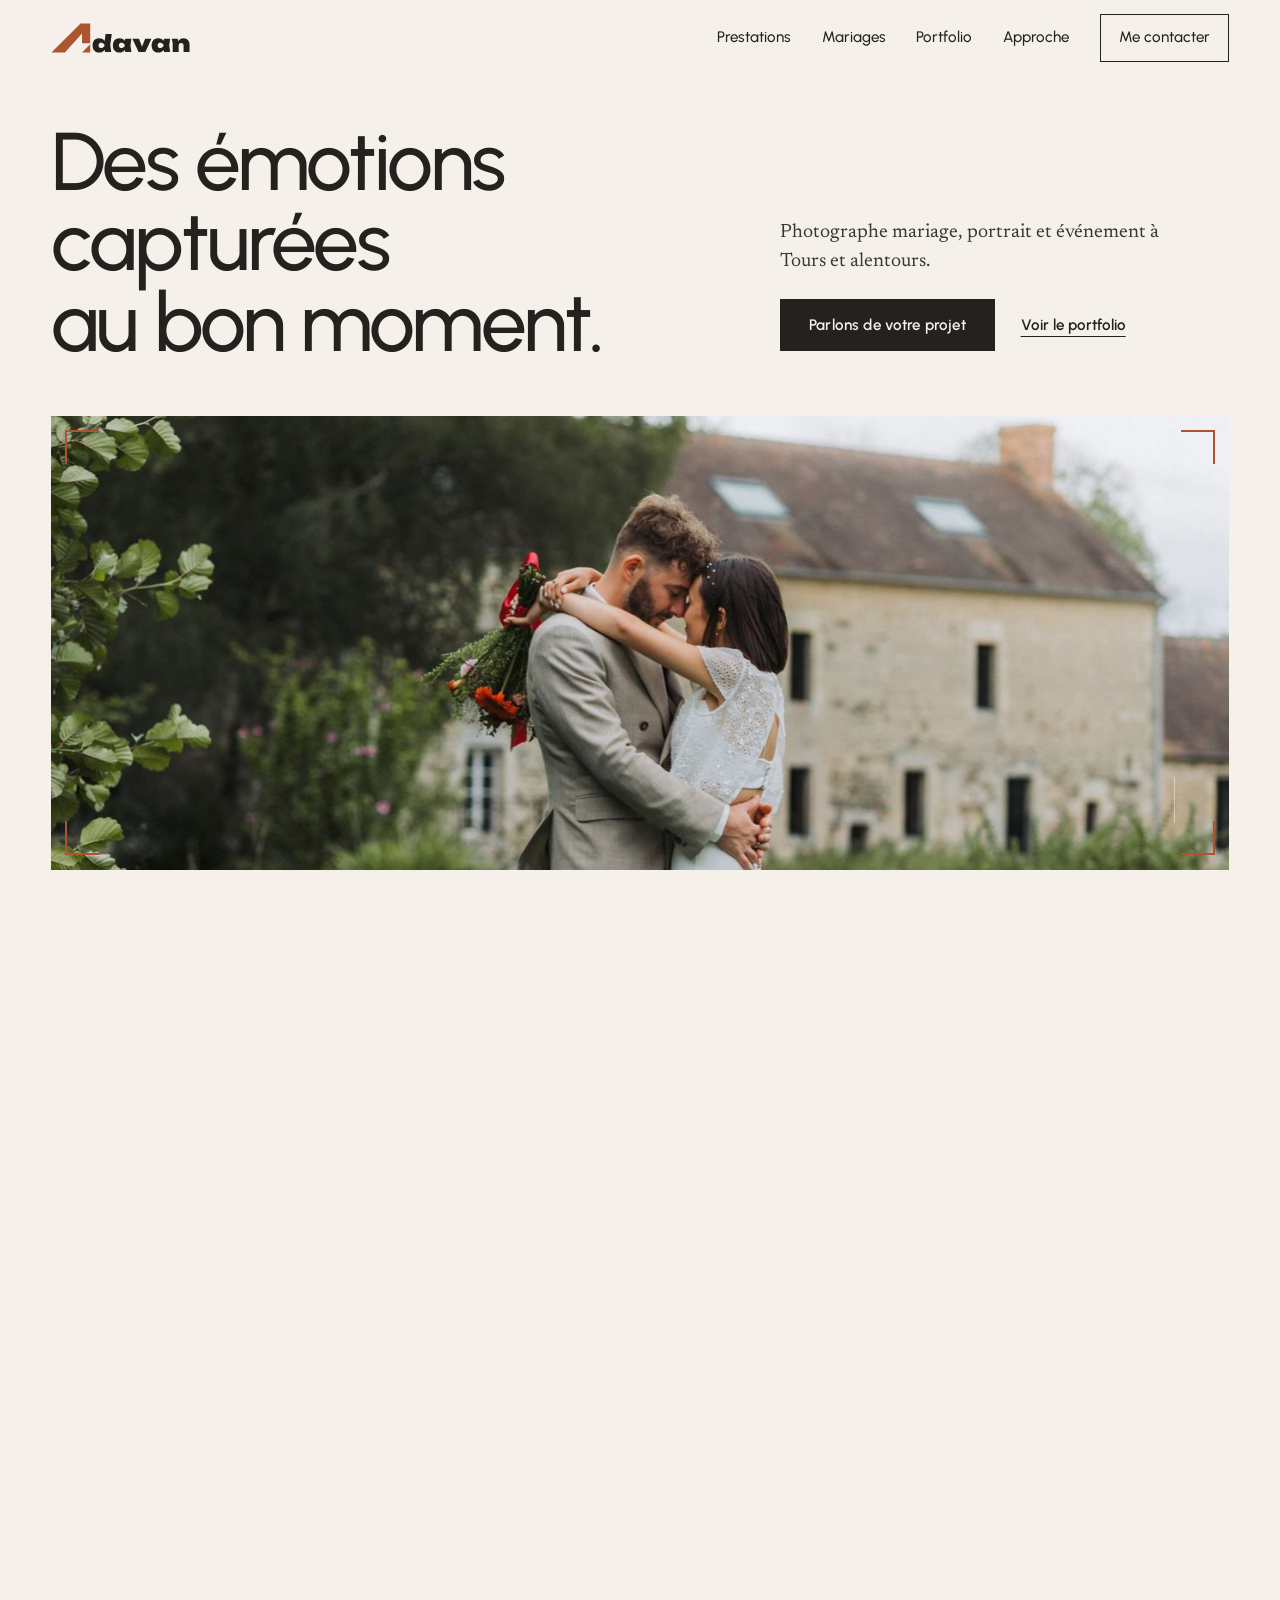
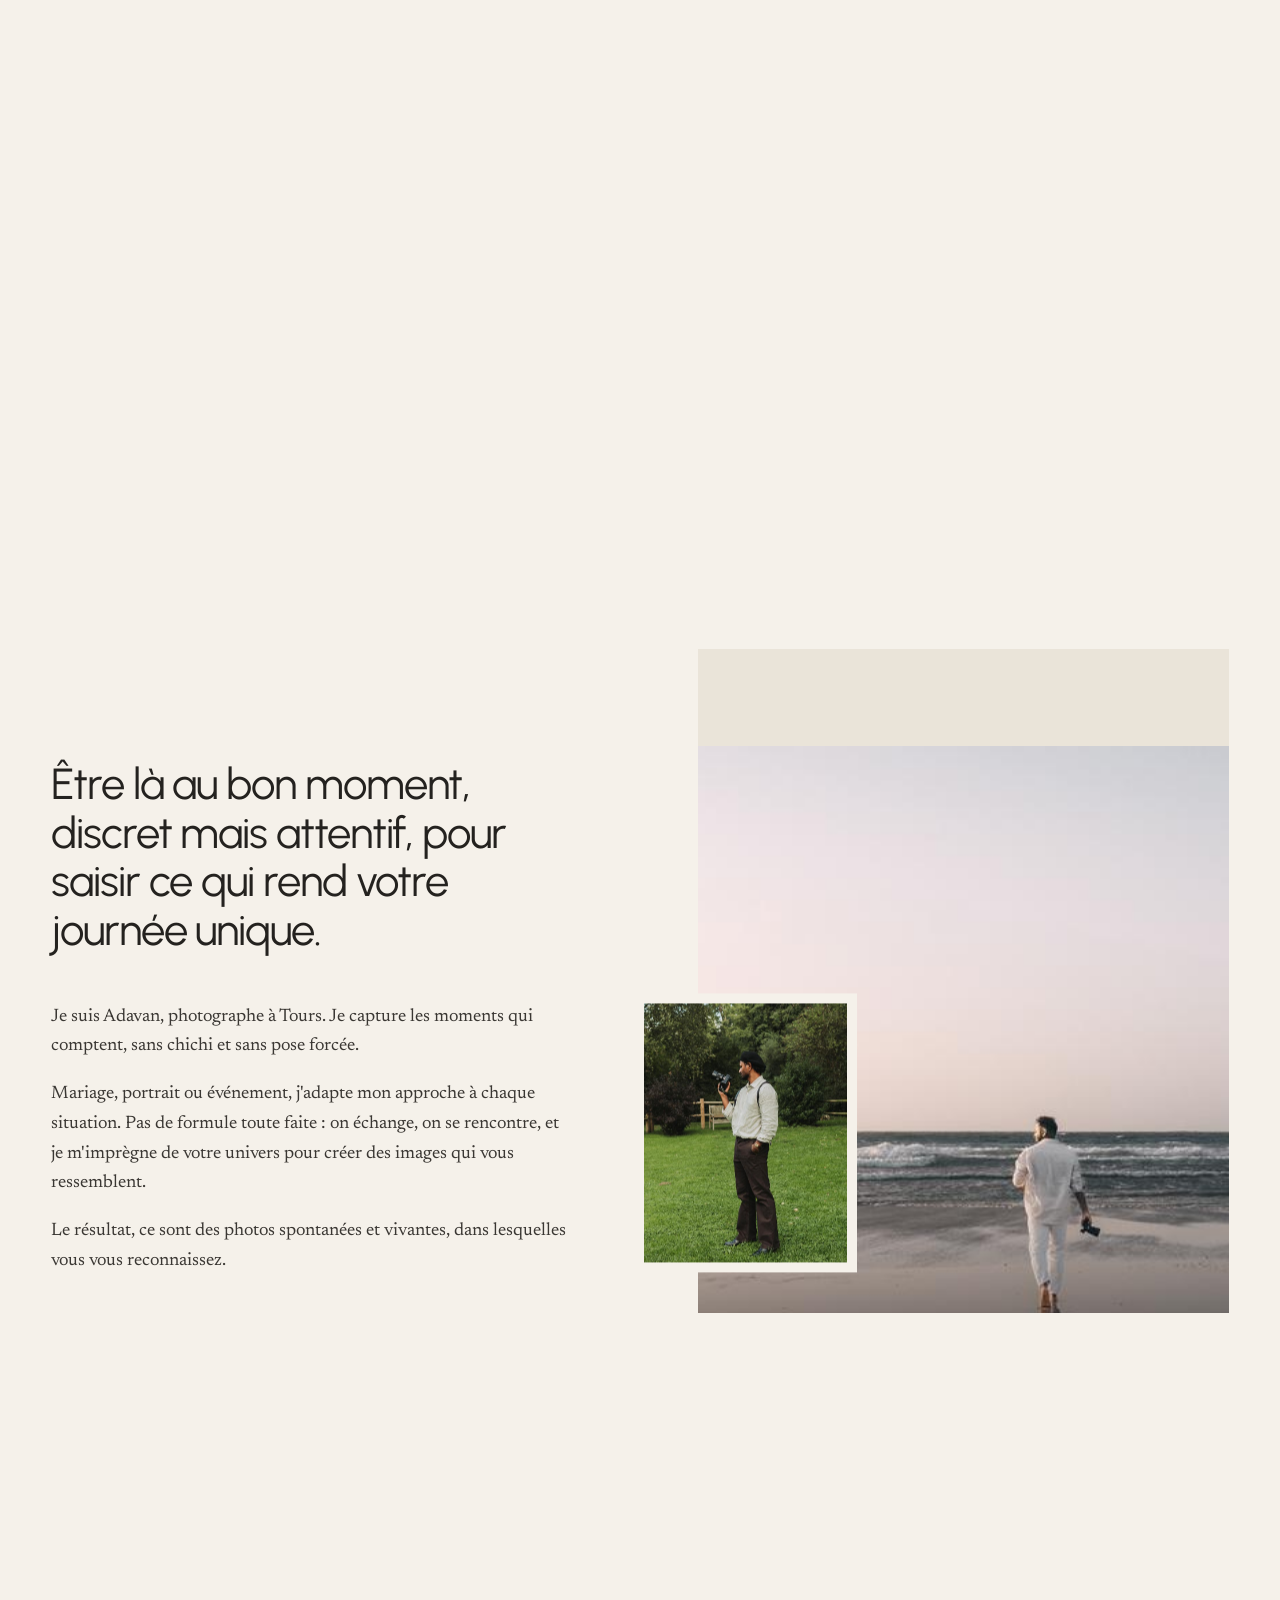
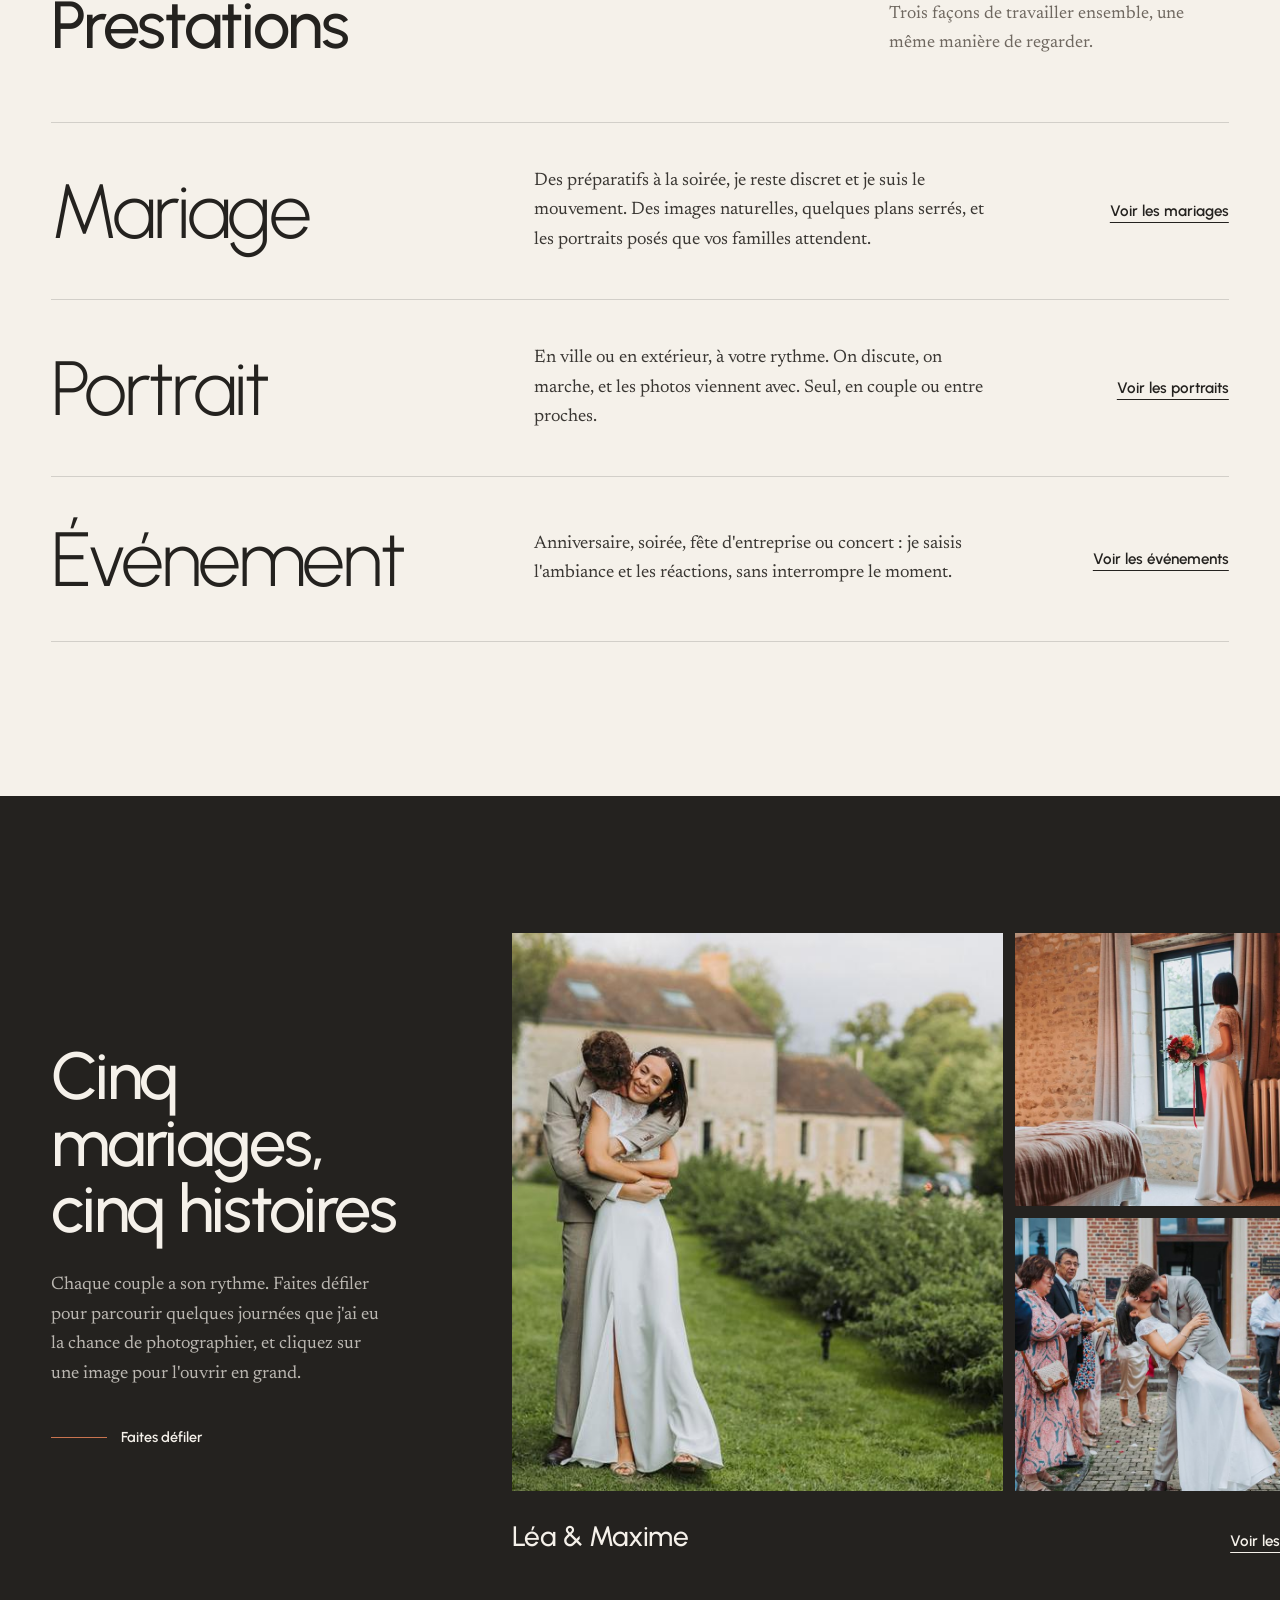
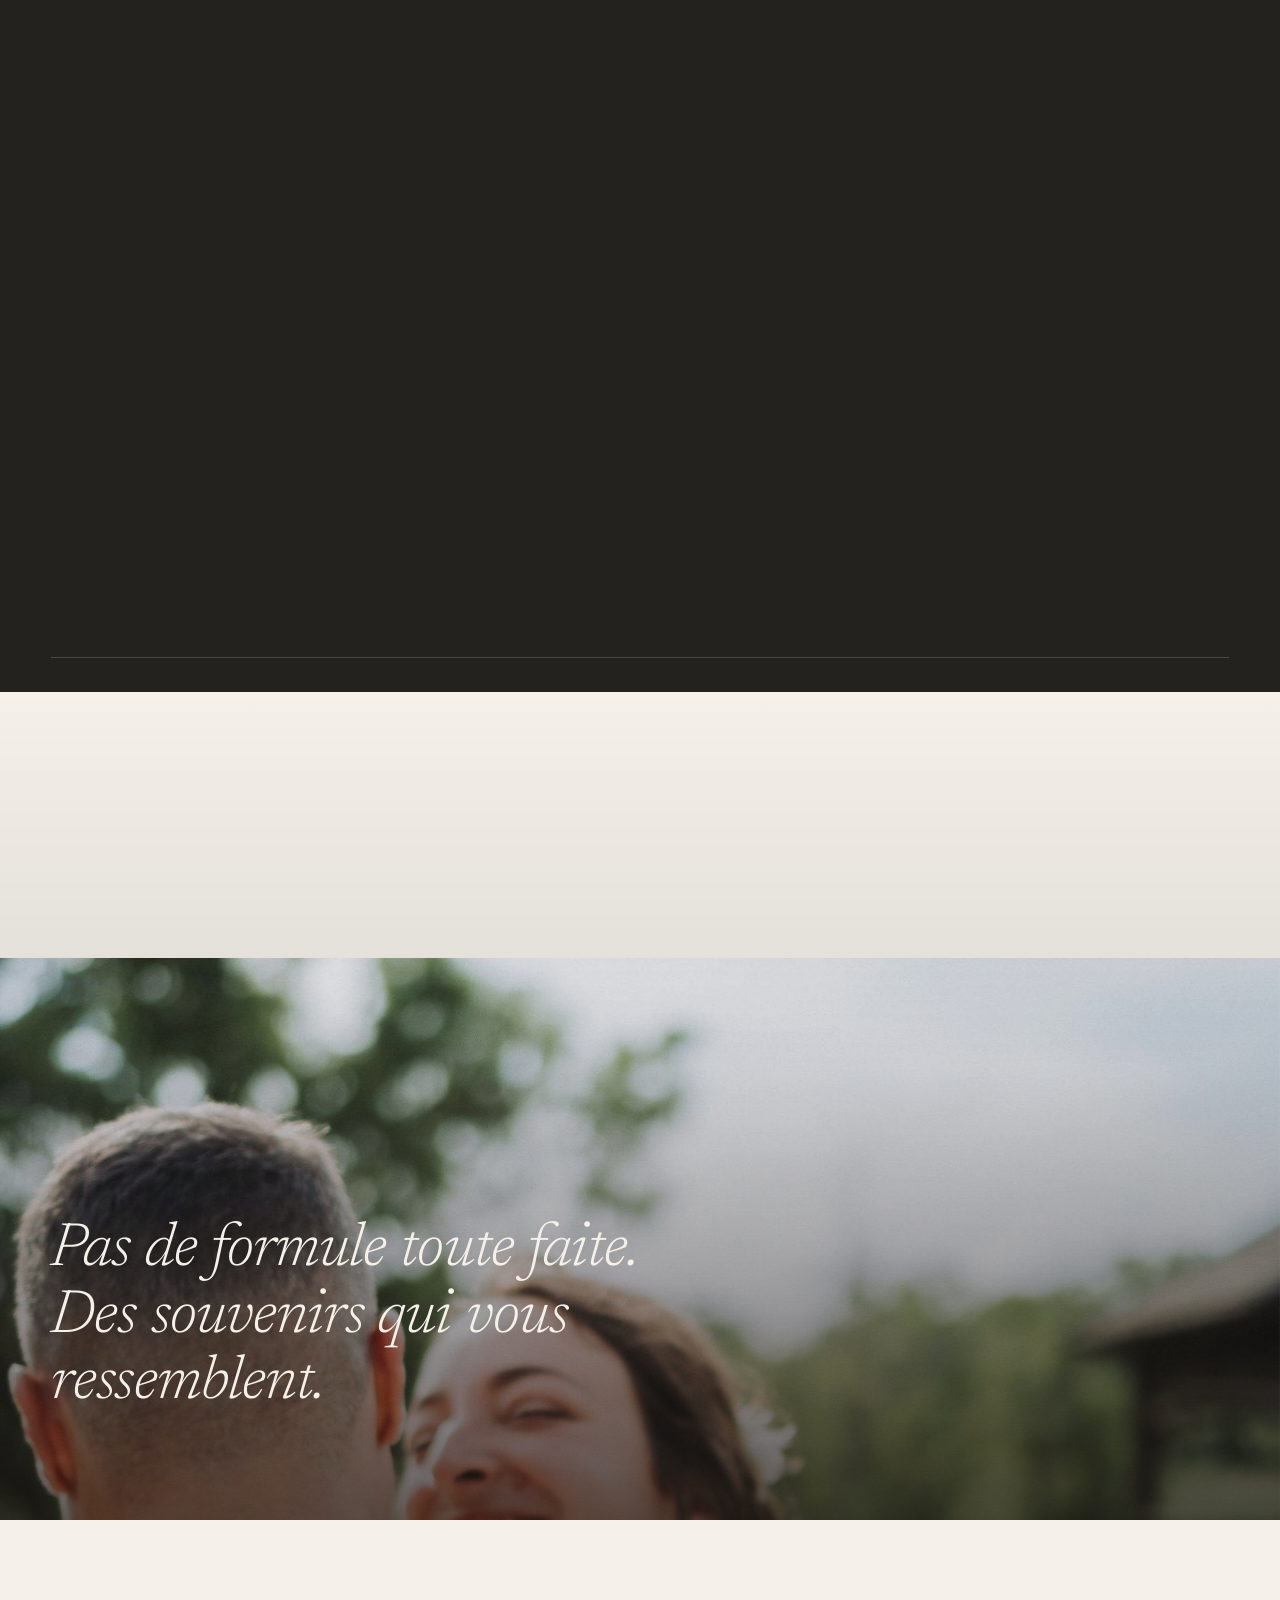
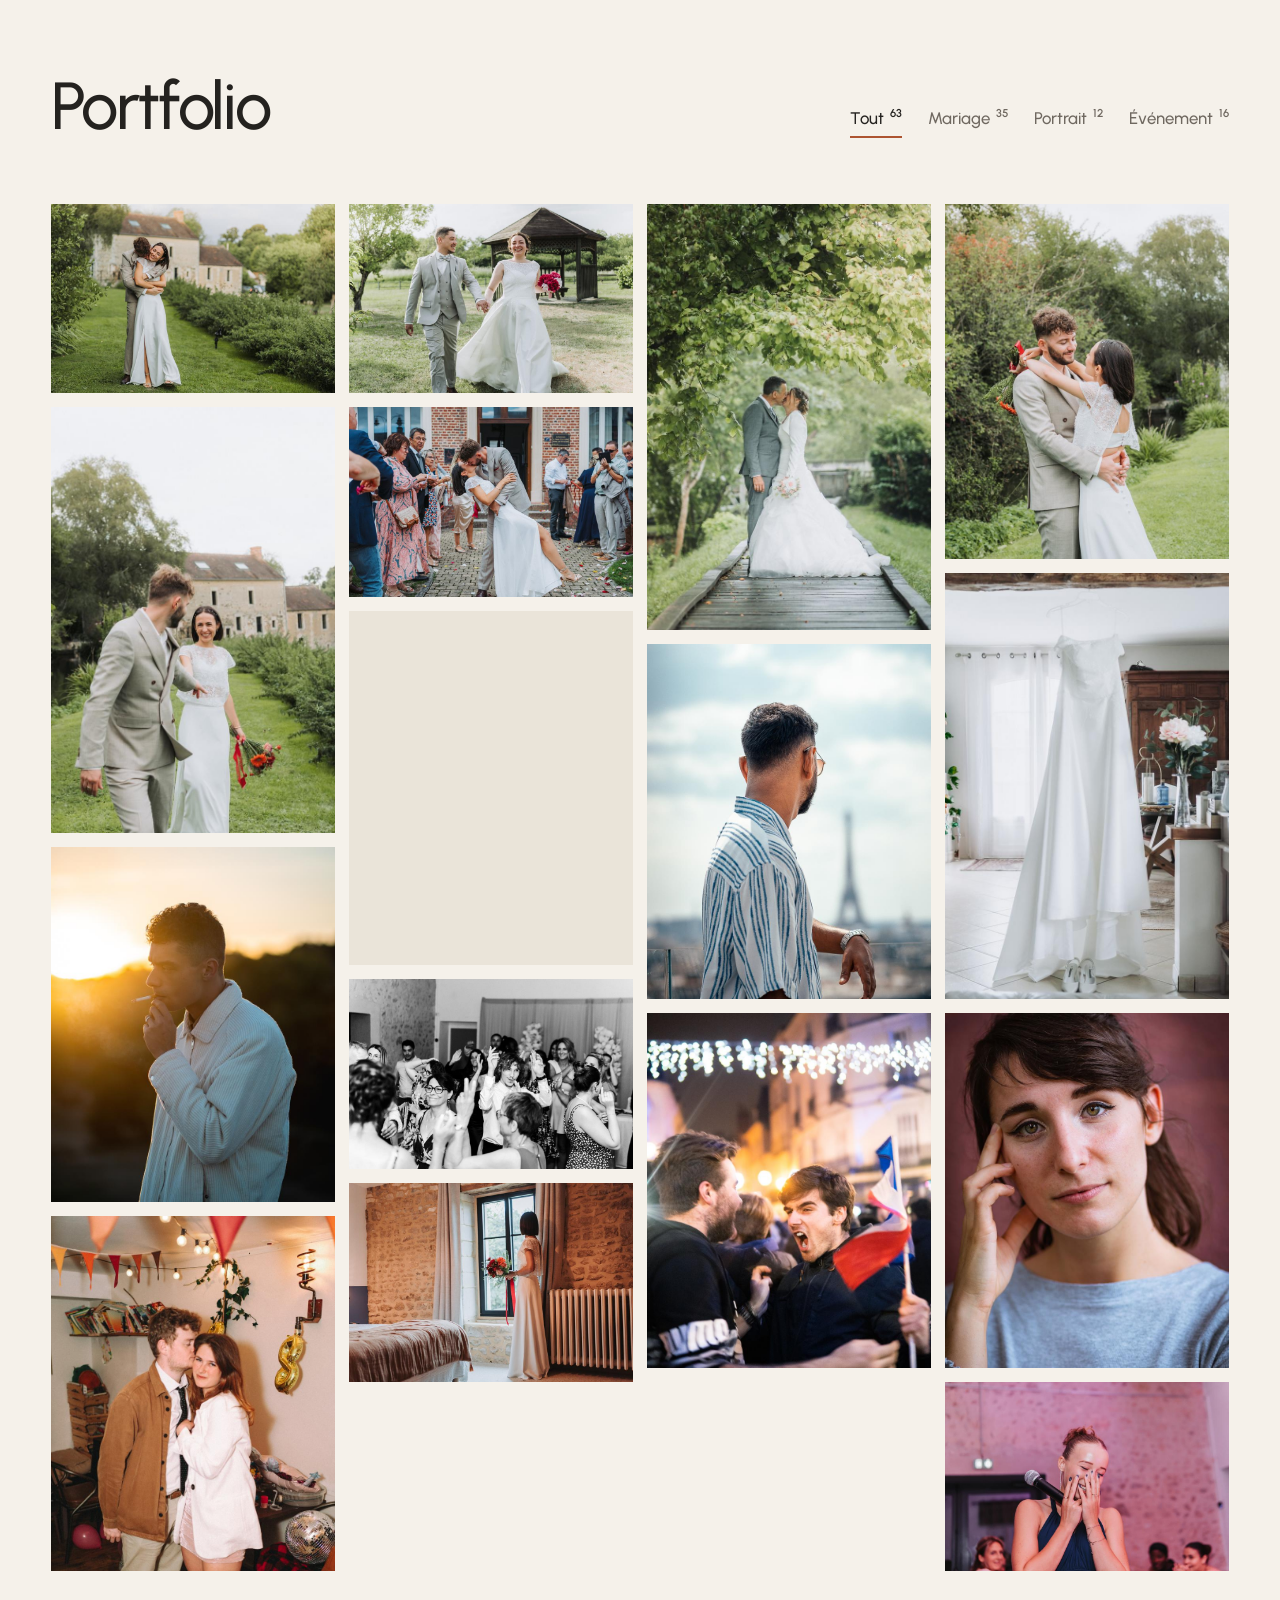
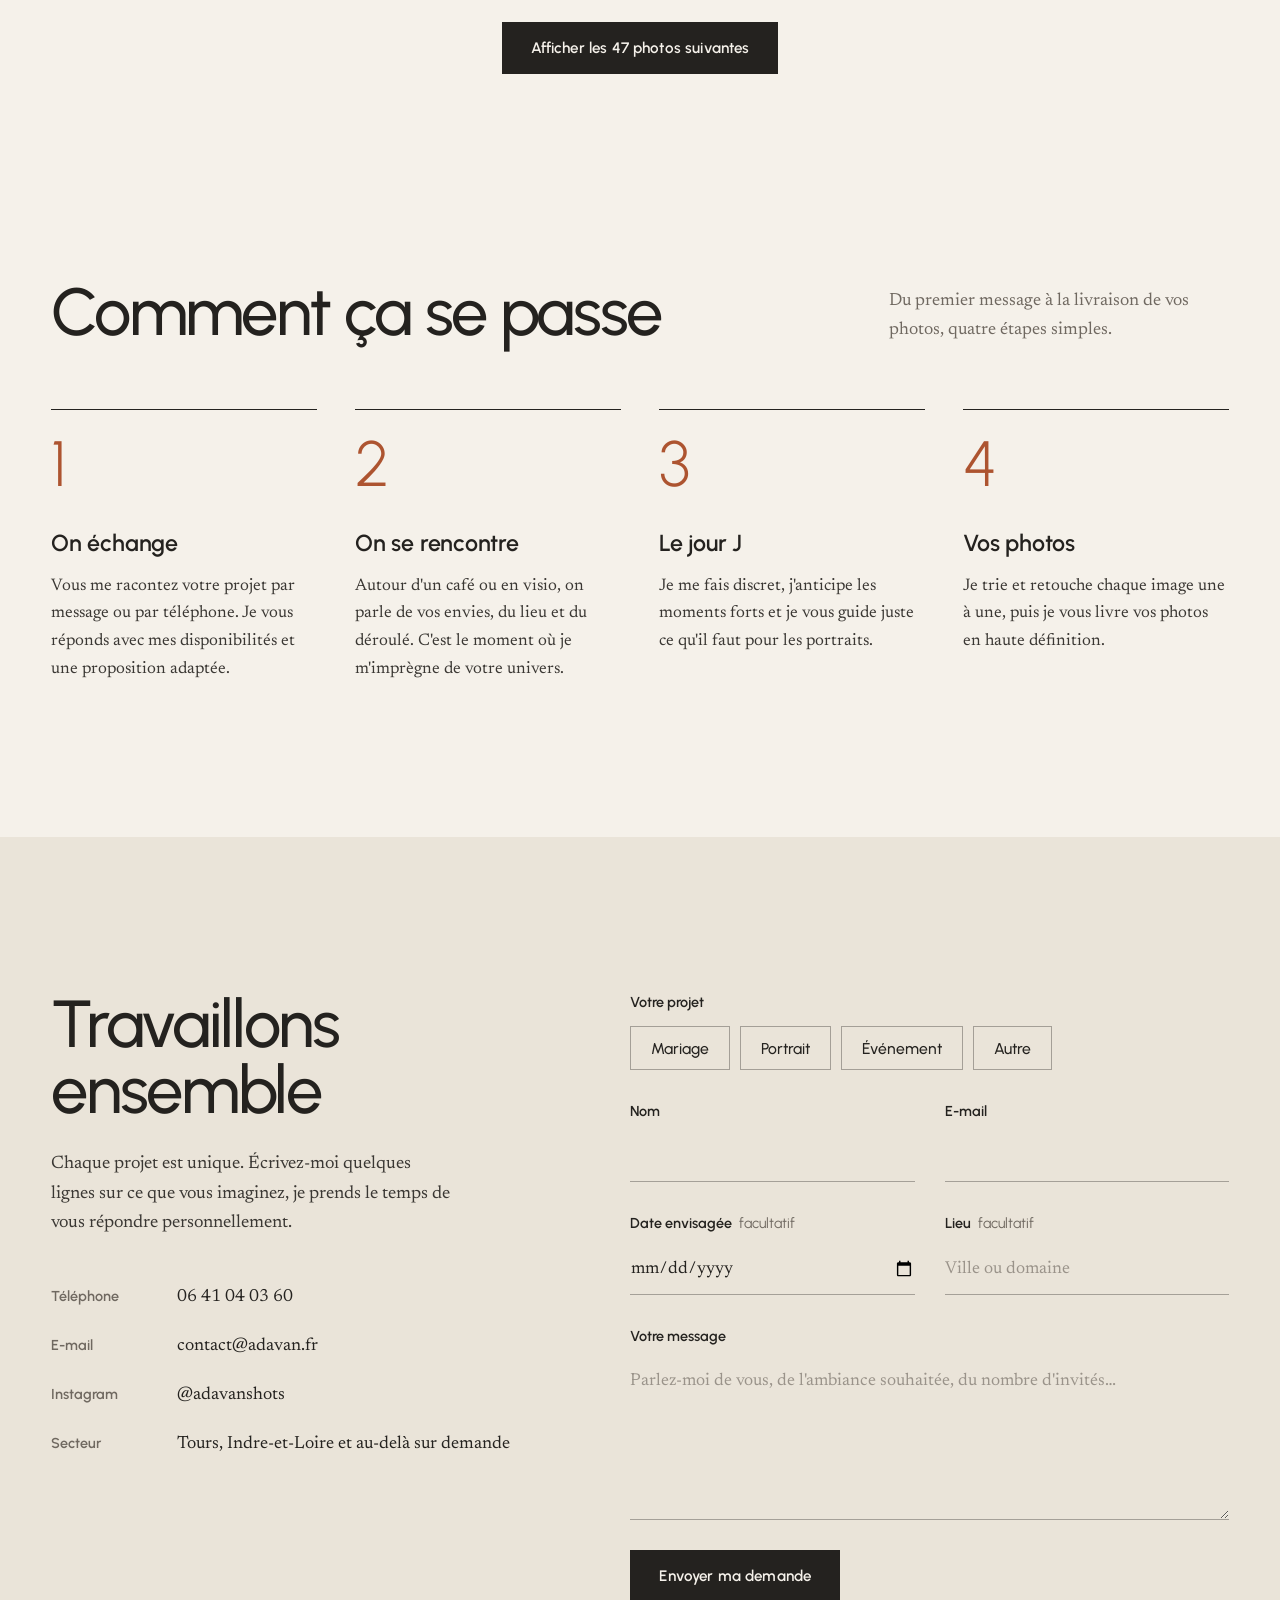
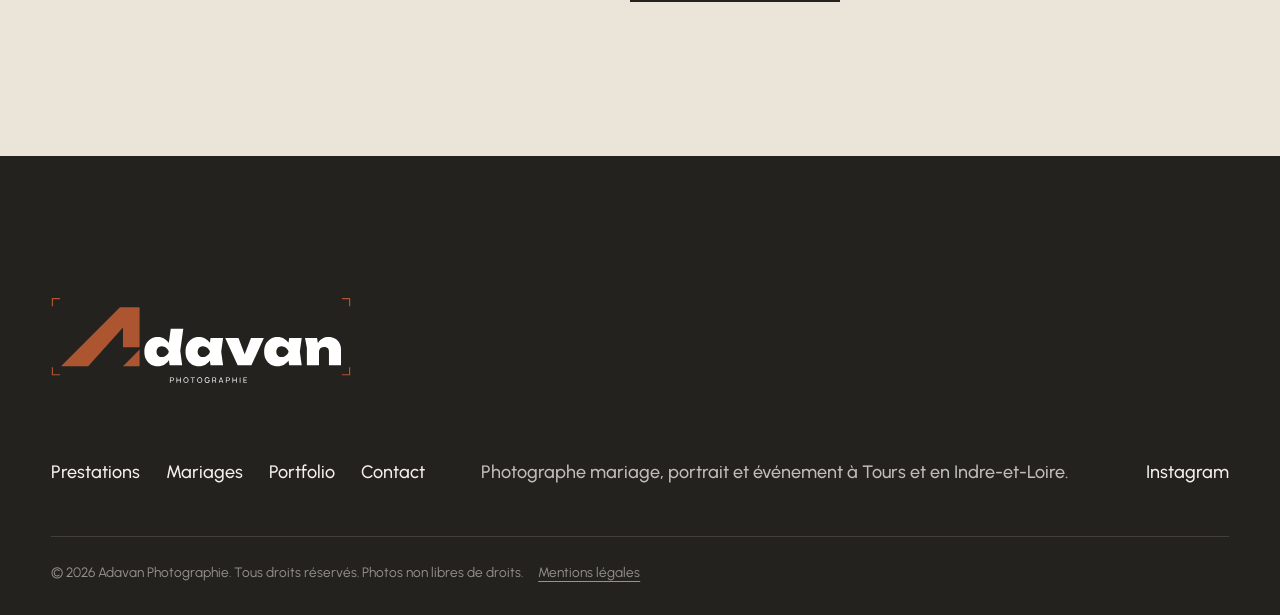
==== commit 64ba955b: "Nouveau site, nouvelle identité" ====
--- a/index.html
+++ b/index.html
@@ -74,7 +74,7 @@
     <section class="hero" id="top" data-hero>
       <div class="hero-sticky">
         <div class="hero-intro">
-          <h1 class="hero-title">Des images vraies,<br>prises au bon moment.</h1>
+          <h1 class="hero-title">Des émotions<br>capturées<br>au bon moment.</h1>
           <div class="hero-side">
             <p class="hero-lede">Photographe mariage, portrait et événement à Tours et alentours.</p>
             <div class="hero-actions">
@@ -87,7 +87,7 @@
         <div class="hero-frame" data-hero-frame>
           <picture>
             <source media="(max-width: 700px), (orientation: portrait)" srcset="photos/mariages/lm-14-900.jpg 720w, photos/mariages/lm-14-1800.jpg 1440w" sizes="100vw">
-            <img class="hero-img" src="photos/mariages/lm-11-1800.jpg" srcset="photos/mariages/lm-11-900.jpg 900w, photos/mariages/lm-11-1800.jpg 1800w" sizes="100vw" width="1800" height="1200" alt="Les mariés front contre front dans le jardin d'un vieux moulin en pierre" fetchpriority="high">
+            <img class="hero-img" data-focus="0.52 0.24" data-focus-portrait="0.42 0.33" src="photos/mariages/lm-11-1800.jpg" srcset="photos/mariages/lm-11-900.jpg 900w, photos/mariages/lm-11-1800.jpg 1800w" sizes="100vw" width="1800" height="1200" alt="Les mariés front contre front dans le jardin d'un vieux moulin en pierre" fetchpriority="high">
           </picture>
           <p class="hero-caption">Léa &amp; Maxime</p>
         </div>
@@ -707,6 +707,12 @@
     <p class="footer-legal">© <span data-year>2026</span> Adavan Photographie. Tous droits réservés. Photos non libres de droits. <a href="mentions-legales.html">Mentions légales</a></p>
   </footer>
 
+  <!-- Retour en haut -->
+  <button class="to-top" data-to-top aria-label="Revenir en haut de la page" hidden>
+    <svg class="to-top-ring" viewBox="0 0 52 52" aria-hidden="true"><rect x="1" y="1" width="50" height="50" pathLength="100" data-to-top-ring/></svg>
+    <svg class="to-top-arrow" viewBox="0 0 24 24" aria-hidden="true"><path d="M12 19V5M5 12l7-7 7 7"/></svg>
+  </button>
+
   <!-- Visionneuse -->
   <div class="lightbox" data-lightbox role="dialog" aria-modal="true" aria-label="Visionneuse photo" hidden>
     <div class="lb-stage">
--- a/assets/css/style.css
+++ b/assets/css/style.css
@@ -229,9 +229,9 @@
 .hero-img {
   position: absolute; inset: 0; width: 100%; height: 100%;
   object-fit: cover; object-position: 50% 45%;
-  /* --shift recentre la photo dans le cadre de départ */
-  transform: translate3d(0, var(--shift, 0px), 0) scale(calc(1.14 - var(--p) * 0.14));
-}
+}
+/* cadrage piloté en JS (point focal) */
+.hero-img.is-framed { inset: auto; left: 0; top: 0; max-width: none; object-fit: fill; will-change: transform; }
 .hero-frame::after {
   content: ""; position: absolute; inset: auto 0 0; height: 35%;
   background: linear-gradient(to top, rgba(20, 18, 16, 0.5), transparent);
@@ -329,17 +329,18 @@
 .service-list { list-style: none; margin: 0; padding: 0; border-bottom: 1px solid rgba(36, 34, 31, .16); }
 .service { border-top: 1px solid rgba(36, 34, 31, .16); position: relative; }
 .service-link {
-  display: grid; grid-template-columns: minmax(0, 1fr) minmax(0, 1.1fr) auto;
+  display: grid; grid-template-columns: minmax(0, 1fr) minmax(0, 1.1fr) 10.5rem;
   gap: 16px 48px; align-items: center;
   padding: clamp(26px, 3.4vw, 46px) 0;
   text-decoration: none;
 }
 .service-name {
-  font-size: clamp(2.4rem, 6vw, 5.4rem); font-weight: 400; letter-spacing: -0.04em; line-height: 1;
+  font-size: clamp(2.4rem, 6vw, 5.4rem); font-weight: 300; letter-spacing: -0.04em; line-height: 1;
   transition: transform .6s var(--ease-out), color .4s var(--ease);
 }
 .service-desc { color: var(--ink-2); max-width: 46ch; }
 .service-more {
+  justify-self: end;
   font-family: var(--display); font-weight: 600; font-size: 0.95rem; white-space: nowrap;
   text-decoration: underline; text-decoration-thickness: 1px; text-underline-offset: 6px;
 }
@@ -357,6 +358,7 @@
 
 @media (max-width: 960px) {
   .service-link { grid-template-columns: 1fr; padding-bottom: 20px; }
+  .service-more { justify-self: start; }
   .service-thumb {
     display: block; width: 100%; aspect-ratio: 16 / 10; object-fit: cover; margin-bottom: 30px;
   }
@@ -651,6 +653,29 @@
 }
 @media (max-width: 760px) { .footer-cols { grid-template-columns: 1fr; } }
 
+/* ---------- Bouton retour en haut ---------- */
+.to-top {
+  position: fixed; z-index: 90;
+  right: max(var(--gutter), 16px);
+  bottom: calc(max(var(--gutter), 16px) + env(safe-area-inset-bottom, 0px));
+  width: 52px; height: 52px; display: grid; place-items: center;
+  background: var(--ink); color: var(--ivory);
+  box-shadow: 0 0 0 1px rgba(245, 241, 234, .22);
+  opacity: 0; transform: translateY(14px);
+  transition: opacity .35s var(--ease), transform .45s var(--ease-out), background-color .3s var(--ease);
+}
+.to-top[hidden] { display: none; }
+.to-top.is-on { opacity: 1; transform: none; }
+.to-top:hover { background: var(--clay); }
+.to-top-arrow { width: 20px; height: 20px; fill: none; stroke: currentColor; stroke-width: 1.6; transition: transform .35s var(--ease-out); }
+.to-top:hover .to-top-arrow { transform: translateY(-3px); }
+/* contour terracotta qui se remplit avec la lecture de la page */
+.to-top-ring { position: absolute; inset: 0; width: 100%; height: 100%; fill: none; }
+.to-top-ring rect { stroke: var(--clay-light); stroke-width: 2; stroke-dasharray: 100; stroke-dashoffset: 100; }
+.to-top:hover .to-top-ring rect { stroke: var(--ivory); }
+body.is-locked .to-top { opacity: 0; pointer-events: none; }
+@media (max-width: 600px) { .to-top { width: 46px; height: 46px; } }
+
 /* ==========================================================================
    Visionneuse
    ========================================================================== */
